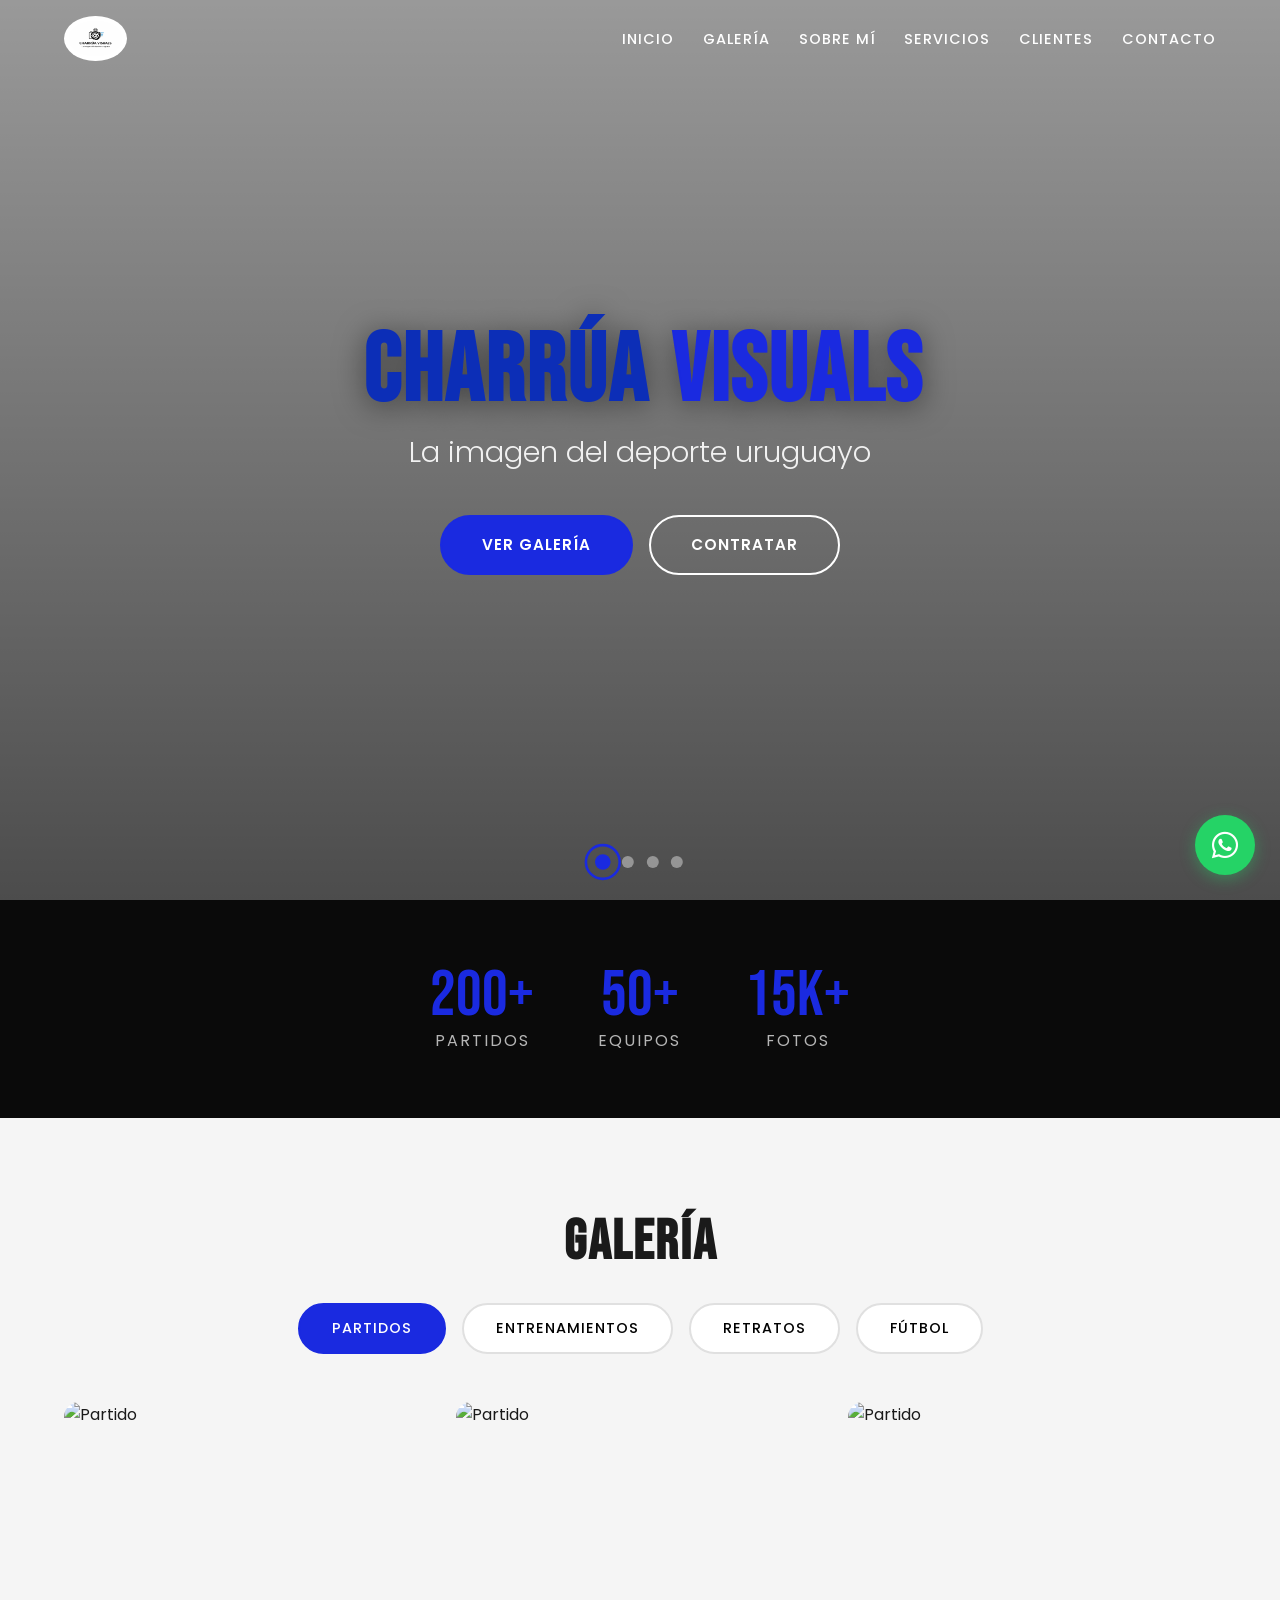
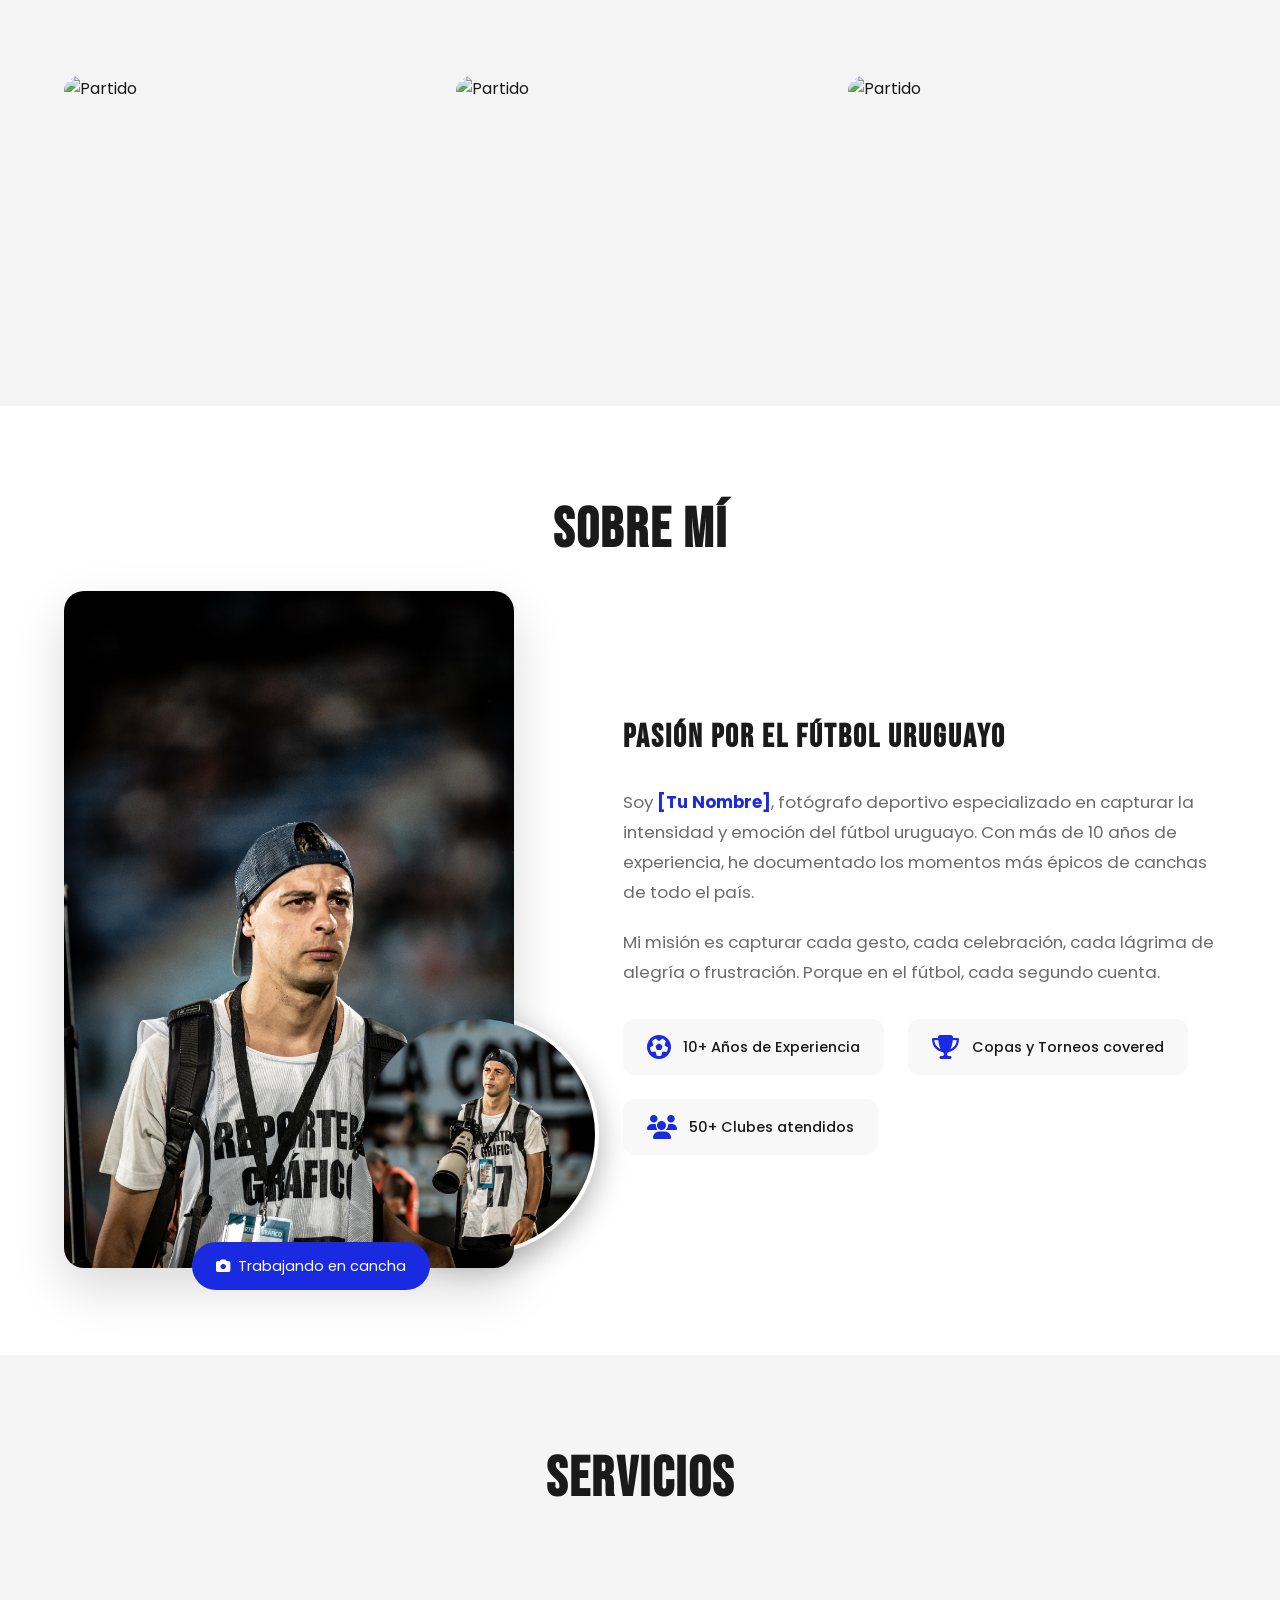
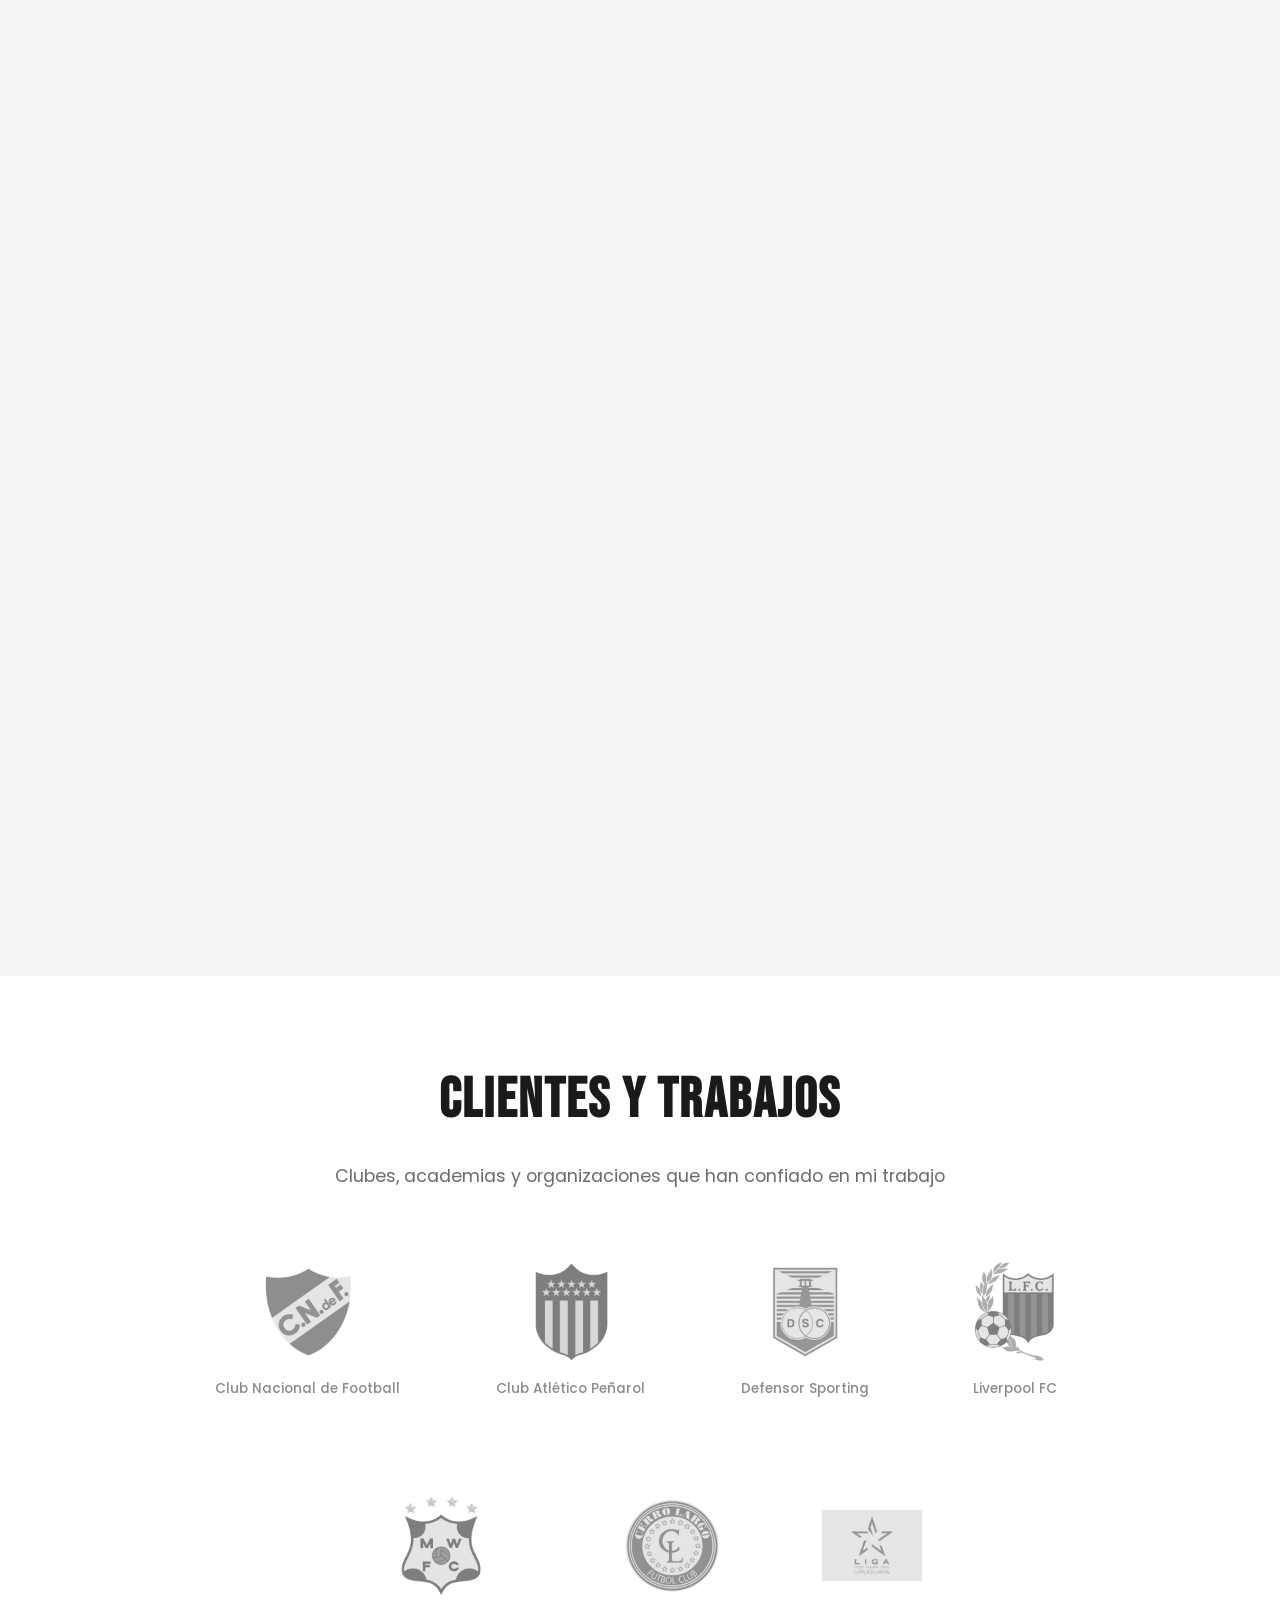
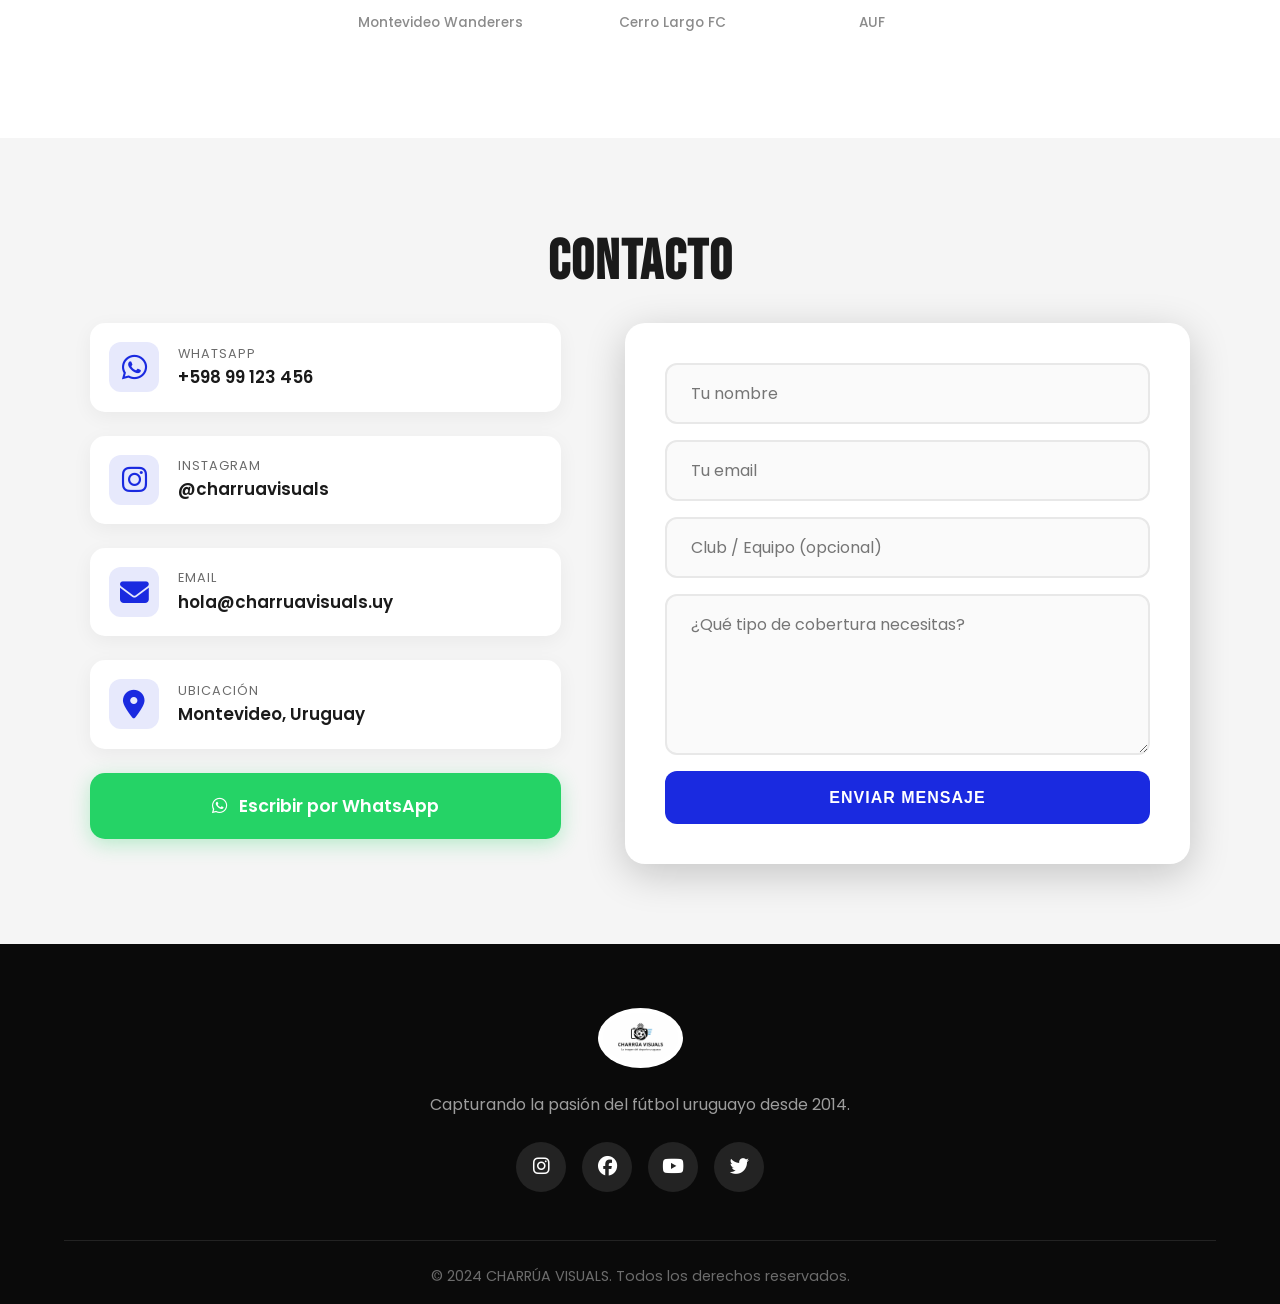
==== index.html @ 2d2169cc "verssiion 2 responsive" ====
<!DOCTYPE html>
<html lang="es">
<head>
    <meta charset="UTF-8">
    <meta name="viewport" content="width=device-width, initial-scale=1.0">
    <title>CHARRÚA VISUALS - Fotografía Deportiva</title>
    <link rel="stylesheet" href="styles.css">
    <link rel="preconnect" href="https://fonts.googleapis.com">
    <link rel="preconnect" href="https://fonts.gstatic.com" crossorigin>
    <link href="https://fonts.googleapis.com/css2?family=Bebas+Neue&family=Montserrat:wght@300;400;500;600;700&family=Poppins:wght@300;400;500;600&display=swap" rel="stylesheet">
    <link rel="stylesheet" href="https://cdnjs.cloudflare.com/ajax/libs/font-awesome/6.4.0/css/all.min.css">
</head>
<body>
    <!-- WhatsApp Flotante -->
    <a href="https://wa.me/59899123456" class="whatsapp-float" target="_blank" aria-label="WhatsApp">
        <i class="fab fa-whatsapp"></i>
    </a>

    <!-- Navigation -->
    <nav class="navbar">
        <div class="logo">
            <img src="logo.jpeg" alt="CHARRÚA VISUALS" class="logo-img">
        </div>
        <ul class="nav-links">
            <li><a href="#inicio">Inicio</a></li>
            <li><a href="#galeria">Galería</a></li>
            <li><a href="#sobre-mi">Sobre Mí</a></li>
            <li><a href="#servicios">Servicios</a></li>
            <li><a href="#clientes">Clientes</a></li>
            <li><a href="#contacto">Contacto</a></li>
        </ul>
        <div class="menu-toggle" id="mobile-menu">
            <span></span>
            <span></span>
            <span></span>
        </div>
    </nav>

    <!-- Hero Section con Slider -->
    <section id="inicio" class="hero">
        <div class="hero-slider">
            <div class="slide active" style="background-image: url('IMG_2617.JPG.jpeg');"></div>
            <div class="slide" style="background-image: url('IMG_2613.JPG.jpeg');"></div>
            <div class="slide" style="background-image: url('IMG_2611.JPG.jpeg');"></div>
            <div class="slide" style="background-image: url('IMG_2622.JPG.jpeg');"></div>
        </div>
        <div class="hero-overlay"></div>
        <div class="hero-content">
            <h1><span class="highlight">CHARRÚA</span> VISUALS</h1>
            <p class="hero-tagline">La imagen del deporte uruguayo</p>
            <div class="hero-buttons">
                <a href="#galeria" class="cta-button primary">Ver Galería</a>
                <a href="#contacto" class="cta-button secondary">Contratar</a>
            </div>
        </div>
        <div class="slider-controls">
            <button class="slider-dot active" data-slide="0"></button>
            <button class="slider-dot" data-slide="1"></button>
            <button class="slider-dot" data-slide="2"></button>
            <button class="slider-dot" data-slide="3"></button>
        </div>
    </section>

    <!-- Stats Section -->
    <section class="stats">
        <div class="stat-item">
            <span class="stat-number">200+</span>
            <span class="stat-label">Partidos</span>
        </div>
        <div class="stat-item">
            <span class="stat-number">50+</span>
            <span class="stat-label">Equipos</span>
        </div>
        <div class="stat-item">
            <span class="stat-number">15K+</span>
            <span class="stat-label">Fotos</span>
        </div>
    </section>

    <!-- Galería Section -->
    <section id="galeria" class="galeria">
        <h2 class="section-title">Galería</h2>
        
        <!-- Tabs de categorías -->
        <div class="gallery-tabs">
            <button class="tab-btn active" data-category="partidos">Partidos</button>
            <button class="tab-btn" data-category="entrenamientos">Entrenamientos</button>
            <button class="tab-btn" data-category="retratos">Retratos</button>
            <button class="tab-btn" data-category="futbol">Fútbol</button>
        </div>

        <!-- Galería Partidos -->
        <div class="gallery-content active" id="partidos">
            <div class="gallery-grid">
                <div class="gallery-item" data-index="0" data-category="partidos">
                    <img src="IMG_2625.JPG.jpeg" alt="Partido">
                    <div class="gallery-watermark">© CHARRÚA VISUALS</div>
                </div>
                <div class="gallery-item" data-index="1" data-category="partidos">
                    <img src="IMG_2624.JPG.jpeg" alt="Partido">
                    <div class="gallery-watermark">© CHARRÚA VISUALS</div>
                </div>
                <div class="gallery-item" data-index="2" data-category="partidos">
                    <img src="IMG_2623.JPG.jpeg" alt="Partido">
                    <div class="gallery-watermark">© CHARRÚA VISUALS</div>
                </div>
                <div class="gallery-item" data-index="3" data-category="partidos">
                    <img src="IMG_2622.JPG.jpeg" alt="Partido">
                    <div class="gallery-watermark">© CHARRÚA VISUALS</div>
                </div>
                <div class="gallery-item" data-index="4" data-category="partidos">
                    <img src="IMG_2621.JPG.jpeg" alt="Partido">
                    <div class="gallery-watermark">© CHARRÚA VISUALS</div>
                </div>
                <div class="gallery-item" data-index="5" data-category="partidos">
                    <img src="IMG_2620.JPG.jpeg" alt="Partido">
                    <div class="gallery-watermark">© CHARRÚA VISUALS</div>
                </div>
            </div>
        </div>

        <!-- Galería Entrenamientos -->
        <div class="gallery-content" id="entrenamientos">
            <div class="gallery-grid">
                <div class="gallery-item" data-index="0" data-category="entrenamientos">
                    <img src="IMG_2619.JPG.jpeg" alt="Entrenamiento">
                    <div class="gallery-watermark">© CHARRÚA VISUALS</div>
                </div>
                <div class="gallery-item" data-index="1" data-category="entrenamientos">
                    <img src="IMG_2618.JPG.jpeg" alt="Entrenamiento">
                    <div class="gallery-watermark">© CHARRÚA VISUALS</div>
                </div>
                <div class="gallery-item" data-index="2" data-category="entrenamientos">
                    <img src="IMG_2617.JPG.jpeg" alt="Entrenamiento">
                    <div class="gallery-watermark">© CHARRÚA VISUALS</div>
                </div>
                <div class="gallery-item" data-index="3" data-category="entrenamientos">
                    <img src="IMG_2616.JPG.jpeg" alt="Entrenamiento">
                    <div class="gallery-watermark">© CHARRÚA VISUALS</div>
                </div>
            </div>
        </div>

        <!-- Galería Retratos -->
        <div class="gallery-content" id="retratos">
            <div class="gallery-grid">
                <div class="gallery-item" data-index="0" data-category="retratos">
                    <img src="yo.jpeg" alt="Retrato">
                    <div class="gallery-watermark">© CHARRÚA VISUALS</div>
                </div>
                <div class="gallery-item" data-index="1" data-category="retratos">
                    <img src="yo1.jpeg" alt="Retrato">
                    <div class="gallery-watermark">© CHARRÚA VISUALS</div>
                </div>
                <div class="gallery-item" data-index="2" data-category="retratos">
                    <img src="yo2.jpeg" alt="Retrato">
                    <div class="gallery-watermark">© CHARRÚA VISUALS</div>
                </div>
            </div>
        </div>

        <!-- Galería Fútbol General -->
        <div class="gallery-content" id="futbol">
            <div class="gallery-grid">
                <div class="gallery-item" data-index="0" data-category="futbol">
                    <img src="IMG_2615.JPG.jpeg" alt="Fútbol">
                    <div class="gallery-watermark">© CHARRÚA VISUALS</div>
                </div>
                <div class="gallery-item" data-index="1" data-category="futbol">
                    <img src="IMG_2614.JPG.jpeg" alt="Fútbol">
                    <div class="gallery-watermark">© CHARRÚA VISUALS</div>
                </div>
                <div class="gallery-item" data-index="2" data-category="futbol">
                    <img src="IMG_2613.JPG.jpeg" alt="Fútbol">
                    <div class="gallery-watermark">© CHARRÚA VISUALS</div>
                </div>
                <div class="gallery-item" data-index="3" data-category="futbol">
                    <img src="IMG_2612.JPG.jpeg" alt="Fútbol">
                    <div class="gallery-watermark">© CHARRÚA VISUALS</div>
                </div>
            </div>
        </div>
    </section>

    <!-- Lightbox -->
    <div class="lightbox" id="lightbox">
        <button class="lightbox-close" id="lightbox-close-btn">&times;</button>
        <button class="lightbox-prev" id="lightbox-prev-btn">&#10094;</button>
        <div class="lightbox-image-container">
            <img src="" alt="Foto ampliada" id="lightbox-img">
            <div class="lightbox-watermark">© CHARRÚA VISUALS</div>
        </div>
        <button class="lightbox-next" id="lightbox-next-btn">&#10095;</button>
    </div>

    <!-- Sobre Mí Section -->
    <section id="sobre-mi" class="sobre-mi">
        <h2 class="section-title">Sobre Mí</h2>
        <div class="sobre-mi-container">
            <div class="sobre-mi-foto">
                <img src="yo.jpeg" alt="Fotógrafo deportivo">
                <img src="yo1.jpeg" alt="Fotógrafo trabajando" class="foto-secundaria">
                <div class="foto-trabajo">
                    <i class="fas fa-camera"></i>
                    <span>Trabajando en cancha</span>
                </div>
            </div>
            <div class="sobre-mi-texto">
                <h3>Pasión por el Fútbol Uruguayo</h3>
                <p>Soy <strong>[Tu Nombre]</strong>, fotógrafo deportivo especializado en capturar la intensidad y emoción del fútbol uruguayo. Con más de 10 años de experiencia, he documentado los momentos más épicos de canchas de todo el país.</p>
                <p>Mi misión es capturar cada gesto, cada celebración, cada lágrima de alegría o frustración. Porque en el fútbol, cada segundo cuenta.</p>
                
                <div class="experiencia-items">
                    <div class="experiencia-item">
                        <i class="fas fa-futbol"></i>
                        <span>10+ Años de Experiencia</span>
                    </div>
                    <div class="experiencia-item">
                        <i class="fas fa-trophy"></i>
                        <span>Copas y Torneos covered</span>
                    </div>
                    <div class="experiencia-item">
                        <i class="fas fa-users"></i>
                        <span>50+ Clubes atendidos</span>
                    </div>
                </div>
            </div>
        </div>
    </section>

    <!-- Servicios Section -->
    <section id="servicios" class="servicios">
        <h2 class="section-title">Servicios</h2>
        <div class="servicios-grid">
            <div class="servicio-card">
                <div class="servicio-img">
                    <img src="IMG_2625.JPG.jpeg" alt="Partidos">
                </div>
                <div class="servicio-content">
                    <i class="fas fa-futbol"></i>
                    <h3>Fotografía de Partidos</h3>
                    <p>Cobertura completa de partidos con alta velocidad de obturación. Capturamos la acción, los goles y las celebraciones.</p>
                </div>
            </div>
            <div class="servicio-card">
                <div class="servicio-img">
                    <img src="yo.jpeg" alt="Sesiones">
                </div>
                <div class="servicio-content">
                    <i class="fas fa-user"></i>
                    <h3>Sesiones para Jugadores</h3>
                    <p>Fotos profesionales para redes sociales, book de jugador, perfiles de representantes y material de marketing.</p>
                </div>
            </div>
            <div class="servicio-card">
                <div class="servicio-img">
                    <img src="IMG_2620.JPG.jpeg" alt="Clubes">
                </div>
                <div class="servicio-content">
                    <i class="fas fa-newspaper"></i>
                    <h3>Contenido para Clubes</h3>
                    <p>Material para prensa, redes sociales, webs oficiales y campañas de los clubes. Diferentes formatos y paquetes.</p>
                </div>
            </div>
            <div class="servicio-card">
                <div class="servicio-img">
                    <img src="IMG_2618.JPG.jpeg" alt="Eventos">
                </div>
                <div class="servicio-content">
                    <i class="fas fa-calendar-alt"></i>
                    <h3>Eventos Deportivos</h3>
                    <p>Cobertura de torneos juveniles, academias, ligas amateur y eventos especiales. Packages adaptados.</p>
                </div>
            </div>
        </div>
    </section>

    <!-- Clientes Section -->
    <section id="clientes" class="clientes">
        <h2 class="section-title">Clientes y Trabajos</h2>
        <p class="clientes-subtitle">Clubes, academias y organizaciones que han confiado en mi trabajo</p>
        <div class="clientes-grid">
            <div class="cliente-item">
                <img src="nacional.png" alt="Nacional">
                <span>Club Nacional de Football</span>
            </div>
            <div class="cliente-item">
                <img src="peñarol.png" alt="Peñarol">
                <span>Club Atlético Peñarol</span>
            </div>
            <div class="cliente-item">
                <img src="defensor.png" alt="Defensor">
                <span>Defensor Sporting</span>
            </div>
            <div class="cliente-item">
                <img src="liverpool.png" alt="Liverpool">
                <span>Liverpool FC</span>
            </div>
            <div class="cliente-item">
                <img src="wanders.png" alt="Wanders">
                <span>Montevideo Wanderers</span>
            </div>
            <div class="cliente-item">
                <img src="cerrolargo.png" alt="Cerro Largo">
                <span>Cerro Largo FC</span>
            </div>
            <div class="cliente-item">
                <img src="auf.png" alt="AUF">
                <span>AUF</span>
            </div>
        </div>
    </section>

    <!-- Contacto Section -->
    <section id="contacto" class="contacto">
        <h2 class="section-title">Contacto</h2>
        <div class="contacto-container">
            <div class="contacto-info">
                <div class="contacto-item">
                    <i class="fab fa-whatsapp"></i>
                    <div>
                        <p class="contacto-label">WhatsApp</p>
                        <p>+598 99 123 456</p>
                    </div>
                </div>
                <div class="contacto-item">
                    <i class="fab fa-instagram"></i>
                    <div>
                        <p class="contacto-label">Instagram</p>
                        <p>@charruavisuals</p>
                    </div>
                </div>
                <div class="contacto-item">
                    <i class="fas fa-envelope"></i>
                    <div>
                        <p class="contacto-label">Email</p>
                        <p>hola@charruavisuals.uy</p>
                    </div>
                </div>
                <div class="contacto-item">
                    <i class="fas fa-map-marker-alt"></i>
                    <div>
                        <p class="contacto-label">Ubicación</p>
                        <p>Montevideo, Uruguay</p>
                    </div>
                </div>
                <a href="https://wa.me/59899123456" class="cta-button-whatsapp">
                    <i class="fab fa-whatsapp"></i> Escribir por WhatsApp
                </a>
            </div>
            <form class="contacto-form">
                <input type="text" name="nombre" id="nombre" placeholder="Tu nombre" required>
                <input type="email" name="email" id="email" placeholder="Tu email" required>
                <input type="text" name="club" id="club" placeholder="Club / Equipo (opcional)">
                <textarea name="mensaje" id="mensaje" placeholder="¿Qué tipo de cobertura necesitas?" rows="5" required></textarea>
                <button type="submit" class="submit-button">Enviar Mensaje</button>
            </form>
        </div>
    </section>

    <!-- Footer -->
    <footer class="footer">
        <div class="footer-content">
            <div class="footer-logo">
                <img src="logo.jpeg" alt="CHARRÚA VISUALS" class="logo-img">
            </div>
            <p>Capturando la pasión del fútbol uruguayo desde 2014.</p>
            <div class="social-links">
                <a href="#"><i class="fab fa-instagram"></i></a>
                <a href="#"><i class="fab fa-facebook"></i></a>
                <a href="#"><i class="fab fa-youtube"></i></a>
                <a href="#"><i class="fab fa-twitter"></i></a>
            </div>
        </div>
        <div class="footer-bottom">
            <p>&copy; 2024 CHARRÚA VISUALS. Todos los derechos reservados.</p>
        </div>
    </footer>

    <script>
        // Deshabilitar clic derecho en imágenes
        document.addEventListener('contextmenu', function(e) {
            if (e.target.tagName === 'IMG') {
                e.preventDefault();
                return false;
            }
        }, false);

        // Prevenir drag and drop de imágenes
        document.addEventListener('dragstart', function(e) {
            if (e.target.tagName === 'IMG') {
                e.preventDefault();
                return false;
            }
        }, false);

        // Deshabilitar menú contextual en lightbox
        const lightboxImg = document.getElementById('lightbox-img');
        if (lightboxImg) {
            lightboxImg.addEventListener('contextmenu', function(e) {
                e.preventDefault();
                return false;
            });
            lightboxImg.addEventListener('dragstart', function(e) {
                e.preventDefault();
                return false;
            });
        }
        // Mobile Menu Toggle
        const mobileMenu = document.getElementById('mobile-menu');
        const navLinks = document.querySelector('.nav-links');

        mobileMenu.addEventListener('click', () => {
            navLinks.classList.toggle('active');
            mobileMenu.classList.toggle('active');
        });

        // Close menu when clicking a link
        document.querySelectorAll('.nav-links a').forEach(link => {
            link.addEventListener('click', () => {
                navLinks.classList.remove('active');
                mobileMenu.classList.remove('active');
            });
        });

        // Smooth scroll for anchor links
        document.querySelectorAll('a[href^="#"]').forEach(anchor => {
            anchor.addEventListener('click', function(e) {
                e.preventDefault();
                const target = document.querySelector(this.getAttribute('href'));
                if (target) {
                    target.scrollIntoView({
                        behavior: 'smooth',
                        block: 'start'
                    });
                }
            });
        });

        // Navbar background on scroll
        const navbar = document.querySelector('.navbar');
        window.addEventListener('scroll', () => {
            if (window.scrollY > 50) {
                navbar.classList.add('scrolled');
            } else {
                navbar.classList.remove('scrolled');
            }
        });

        // Hero Slider
        let currentSlide = 0;
        const slides = document.querySelectorAll('.slide');
        const dots = document.querySelectorAll('.slider-dot');

        function showSlide(n) {
            slides.forEach(slide => slide.classList.remove('active'));
            dots.forEach(dot => dot.classList.remove('active'));
            
            currentSlide = (n + slides.length) % slides.length;
            slides[currentSlide].classList.add('active');
            dots[currentSlide].classList.add('active');
        }

        // Define nextSlide before using it in setInterval
        function nextSlide() {
            showSlide(currentSlide + 1);
        }

        // Manual slide control
        dots.forEach((dot, index) => {
            dot.addEventListener('click', () => showSlide(index));
        });

        // Auto-advance slider every 5 seconds
        // Using setInterval with function reference (CSP compliant)
        let sliderInterval;
        function startSliderInterval() {
            sliderInterval = setInterval(nextSlide, 5000);
        }
        function stopSliderInterval() {
            clearInterval(sliderInterval);
        }
        startSliderInterval();

        // Gallery Tabs
        const tabBtns = document.querySelectorAll('.tab-btn');
        const galleryContents = document.querySelectorAll('.gallery-content');

        tabBtns.forEach(btn => {
            btn.addEventListener('click', () => {
                tabBtns.forEach(b => b.classList.remove('active'));
                galleryContents.forEach(g => g.classList.remove('active'));
                
                btn.classList.add('active');
                const category = btn.dataset.category;
                document.getElementById(category).classList.add('active');
            });
        });

        // Gallery - Event delegation for lightbox (CSP compliant)
        document.querySelectorAll('.gallery-content').forEach(galleryContent => {
            galleryContent.addEventListener('click', (e) => {
                const galleryItem = e.target.closest('.gallery-item');
                if (galleryItem) {
                    const index = parseInt(galleryItem.dataset.index, 10);
                    const category = galleryItem.dataset.category;
                    openLightbox(index, category);
                }
            });
        });

        // Lightbox button event listeners (CSP compliant)
        document.getElementById('lightbox-close-btn').addEventListener('click', closeLightbox);
        document.getElementById('lightbox-prev-btn').addEventListener('click', () => changeSlide(-1));
        document.getElementById('lightbox-next-btn').addEventListener('click', () => changeSlide(1));
        let lightboxIndex = 0;
        let lightboxCategory = 'partidos';

        function openLightbox(index, category) {
            lightboxIndex = index;
            lightboxCategory = category;
            const images = document.querySelectorAll(`#${category} .gallery-item img`);
            const lightbox = document.getElementById('lightbox');
            const lightboxImg = document.getElementById('lightbox-img');
            
            lightboxImg.src = images[index].src;
            lightbox.classList.add('active');
            document.body.style.overflow = 'hidden';
        }

        function closeLightbox() {
            document.getElementById('lightbox').classList.remove('active');
            document.body.style.overflow = 'auto';
        }

        function changeSlide(direction) {
            const images = document.querySelectorAll(`#${lightboxCategory} .gallery-item img`);
            lightboxIndex = (lightboxIndex + direction + images.length) % images.length;
            document.getElementById('lightbox-img').src = images[lightboxIndex].src;
        }

        // Close lightbox on escape key
        document.addEventListener('keydown', (e) => {
            if (e.key === 'Escape') closeLightbox();
            if (e.key === 'ArrowLeft') changeSlide(-1);
            if (e.key === 'ArrowRight') changeSlide(1);
        });

        // Intersection Observer for animations with stagger effect
        const observerOptions = {
            threshold: 0.1,
            rootMargin: '0px 0px -50px 0px'
        };

        const observer = new IntersectionObserver((entries) => {
            entries.forEach(entry => {
                if (entry.isIntersecting) {
                    // Add stagger effect based on parent container
                    const parent = entry.target.closest('.gallery-grid, .servicios-grid, .clientes-grid, .sobre-mi-container');
                    if (parent) {
                        const siblings = parent.querySelectorAll('.gallery-item, .servicio-card, .cliente-item');
                        siblings.forEach((sibling, index) => {
                            const delay = index * 0.1;
                            sibling.style.transitionDelay = `${delay}s`;
                        });
                    }
                    entry.target.classList.add('visible');
                }
            });
        }, observerOptions);

        document.querySelectorAll('.servicio-card, .gallery-item, .cliente-item, .sobre-mi-container').forEach(card => {
            observer.observe(card);
        });

        // Add entrance animations for stats
        const statItems = document.querySelectorAll('.stat-item');
        statItems.forEach((item, index) => {
            item.style.opacity = '0';
            item.style.transform = 'translateY(20px)';
            item.style.transition = 'all 0.6s cubic-bezier(0.4, 0, 0.2, 1)';
            item.style.transitionDelay = `${index * 0.15}s`;
        });

        const statsObserver = new IntersectionObserver((entries) => {
            entries.forEach(entry => {
                if (entry.isIntersecting) {
                    statItems.forEach((item, index) => {
                        setTimeout(() => {
                            item.style.opacity = '1';
                            item.style.transform = 'translateY(0)';
                        }, index * 150);
                    });
                    statsObserver.unobserve(entry.target);
                }
            });
        }, { threshold: 0.5 });

        statsObserver.observe(document.querySelector('.stats'));
    </script>
</body>
</html>
---- styles.css ----
/* Reset y Variables */
:root {
    --primary-color: #0a0a0a;
    --secondary-color: #1a1a1a;
    --accent-color: #1a2ae0;
    --accent-hover: #5FB6DB;
    --text-light: #ffffff;
    --text-dark: #1a1a1a;
    --text-gray: #6b6b6b;
    --gradient-dark: linear-gradient(135deg, #0a0a0a 0%, #1a1a1a 100%);
    --card-shadow: 0 10px 40px rgba(0, 0, 0, 0.2);
    /* Transiciones modernas con cubic-bezier */
    --transition-fast: all 0.2s cubic-bezier(0.4, 0, 0.2, 1);
    --transition: all 0.3s cubic-bezier(0.4, 0, 0.2, 1);
    --transition-slow: all 0.5s cubic-bezier(0.4, 0, 0.2, 1);
    --transition-bounce: all 0.4s cubic-bezier(0.34, 1.56, 0.64, 1);
}

* {
    margin: 0;
    padding: 0;
    box-sizing: border-box;
}

html {
    scroll-behavior: smooth;
}

body {
    font-family: 'Poppins', sans-serif;
    line-height: 1.6;
    color: var(--text-dark);
    overflow-x: hidden;
}

h1, h2, h3 {
    font-family: 'Bebas Neue', sans-serif;
    letter-spacing: 2px;
}

/* WhatsApp Float Button */
.whatsapp-float {
    position: fixed;
    bottom: 25px;
    right: 25px;
    width: 60px;
    height: 60px;
    background: #25d366;
    border-radius: 50%;
    display: flex;
    align-items: center;
    justify-content: center;
    color: white;
    font-size: 30px;
    z-index: 1000;
    box-shadow: 0 4px 15px rgba(37, 211, 102, 0.4);
    transition: var(--transition);
    text-decoration: none;
}

.whatsapp-float:hover {
    transform: scale(1.1) translateY(-3px);
    box-shadow: 0 6px 20px rgba(37, 211, 102, 0.6);
}

/* Navigation */
.navbar {
    position: fixed;
    top: 0;
    left: 0;
    right: 0;
    display: flex;
    justify-content: space-between;
    align-items: center;
    padding: 1rem 5%;
    background: transparent;
    z-index: 1000;
    transition: var(--transition);
}

.navbar.scrolled {
    background: rgba(10, 10, 10, 0.95);
    backdrop-filter: blur(15px);
    box-shadow: 0 2px 30px rgba(0, 0, 0, 0.3);
}

.logo {
    display: flex;
    align-items: center;
    gap: 0.5rem;
}

.logo-img {
    height: 45px;
    width: auto;
    object-fit: contain;
    border-radius: 50%;
    background: white;
    padding: 5px;
    transition: var(--transition-bounce);
}

.navbar.scrolled .logo-img {
    height: 40px;
    transform: scale(0.95);
}

.logo-img:hover {
    transform: scale(1.1) rotate(5deg);
}

.logo-icon {
    font-size: 1.6rem;
}

.logo span {
    font-family: 'Bebas Neue', sans-serif;
    font-size: 1.5rem;
    color: var(--text-light);
    letter-spacing: 2px;
}

.nav-links {
    display: flex;
    list-style: none;
    gap: 1.8rem;
}

.nav-links a {
    color: var(--text-light);
    text-decoration: none;
    font-weight: 500;
    font-size: 0.9rem;
    position: relative;
    transition: var(--transition);
    text-transform: uppercase;
    letter-spacing: 1px;
    padding: 8px 0;
}

.nav-links a::before {
    content: '';
    position: absolute;
    bottom: 0;
    left: 50%;
    width: 0;
    height: 2px;
    background: linear-gradient(90deg, var(--accent-color), var(--accent-hover));
    transition: var(--transition-bounce);
    transform: translateX(-50%);
    border-radius: 2px;
}

.nav-links a::after {
    content: '';
    position: absolute;
    bottom: -5px;
    left: 0;
    width: 0;
    height: 2px;
    background: var(--accent-color);
    transition: var(--transition);
}

.nav-links a:hover::before {
    width: 100%;
}

.nav-links a:hover {
    color: var(--accent-hover);
    text-shadow: 0 0 20px rgba(95, 182, 219, 0.5);
}

/* Mobile Menu Toggle */
.menu-toggle {
    display: none;
    flex-direction: column;
    gap: 5px;
    cursor: pointer;
    z-index: 1001;
}

.menu-toggle span {
    width: 26px;
    height: 2.5px;
    background: var(--text-light);
    transition: var(--transition);
    border-radius: 2px;
}

.menu-toggle.active span:nth-child(1) {
    transform: rotate(45deg) translate(5px, 5px);
}

.menu-toggle.active span:nth-child(2) {
    opacity: 0;
}

.menu-toggle.active span:nth-child(3) {
    transform: rotate(-45deg) translate(5px, -5px);
}

/* Hero Section con Slider */
.hero {
    height: 100vh;
    position: relative;
    display: flex;
    align-items: center;
    justify-content: center;
    overflow: hidden;
}

.hero-slider {
    position: absolute;
    top: 0;
    left: 0;
    width: 100%;
    height: 100%;
}

.slide {
    position: absolute;
    top: 0;
    left: 0;
    width: 100%;
    height: 100%;
    background-size: cover;
    background-position: center 30%;
    opacity: 0;
    transition: opacity 1s ease;
}

.slide.active {
    opacity: 1;
}

.hero-overlay {
    position: absolute;
    top: 0;
    left: 0;
    width: 100%;
    height: 100%;
    background: linear-gradient(180deg, rgba(0,0,0,0.4) 0%, rgba(0,0,0,0.7) 100%);
}

.hero-content {
    position: relative;
    z-index: 10;
    text-align: center;
    padding: 0 5%;
}

.hero-content h1 {
    font-size: clamp(3rem, 10vw, 6rem);
    color: var(--accent-color);
    line-height: 1;
    margin-bottom: 0.5rem;
    text-shadow: 0 4px 30px rgba(0, 0, 0, 0.5);
    animation: fadeInUp 1s cubic-bezier(0.4, 0, 0.2, 1) forwards;
    opacity: 0;
}

.hero-content h1 .highlight {
    color: #0c2eb7;
    padding: 0 5px;
    border-radius: 5px;
    display: inline-block;
    animation: fadeInUp 1s cubic-bezier(0.4, 0, 0.2, 1) 0.3s forwards;
    opacity: 0;
}

.hero-tagline {
    font-size: clamp(1.2rem, 3vw, 1.8rem);
    color: rgba(255, 255, 255, 0.9);
    margin-bottom: 2.5rem;
    font-weight: 300;
    animation: fadeInUp 1s cubic-bezier(0.4, 0, 0.2, 1) 0.5s forwards;
    opacity: 0;
}

@keyframes fadeInUp {
    from {
        opacity: 0;
        transform: translateY(40px);
    }
    to {
        opacity: 1;
        transform: translateY(0);
    }
}

@keyframes fadeInLeft {
    from {
        opacity: 0;
        transform: translateX(-40px);
    }
    to {
        opacity: 1;
        transform: translateX(0);
    }
}

@keyframes fadeInRight {
    from {
        opacity: 0;
        transform: translateX(40px);
    }
    to {
        opacity: 1;
        transform: translateX(0);
    }
}

@keyframes scaleIn {
    from {
        opacity: 0;
        transform: scale(0.8);
    }
    to {
        opacity: 1;
        transform: scale(1);
    }
}

@keyframes shimmer {
    0% {
        background-position: -200% 0;
    }
    100% {
        background-position: 200% 0;
    }
}

@keyframes pulse {
    0%, 100% {
        transform: scale(1);
    }
    50% {
        transform: scale(1.05);
    }
}

@keyframes float {
    0%, 100% {
        transform: translateY(0);
    }
    50% {
        transform: translateY(-10px);
    }
}

.hero-buttons {
    display: flex;
    gap: 1rem;
    justify-content: center;
    flex-wrap: wrap;
    animation: fadeInUp 1s cubic-bezier(0.4, 0, 0.2, 1) 0.7s forwards;
    opacity: 0;
}

.cta-button {
    display: inline-block;
    padding: 1rem 2.5rem;
    text-decoration: none;
    border-radius: 50px;
    font-weight: 600;
    font-size: 0.95rem;
    text-transform: uppercase;
    letter-spacing: 1px;
    transition: var(--transition);
}

.cta-button.primary {
    background: var(--accent-color);
    color: var(--text-light);
    border: 2px solid var(--accent-color);
    position: relative;
    overflow: hidden;
    z-index: 1;
}

.cta-button.primary::before {
    content: '';
    position: absolute;
    top: 0;
    left: -100%;
    width: 100%;
    height: 100%;
    background: linear-gradient(90deg, transparent, rgba(255,255,255,0.2), transparent);
    transition: var(--transition-slow);
    z-index: -1;
}

.cta-button.primary:hover::before {
    left: 100%;
}

.cta-button.primary:hover {
    background: transparent;
    transform: translateY(-3px);
    box-shadow: 0 10px 30px rgba(26, 42, 224, 0.4);
}

.cta-button.secondary {
    background: transparent;
    color: var(--text-light);
    border: 2px solid var(--text-light);
    position: relative;
    overflow: hidden;
    z-index: 1;
}

.cta-button.secondary::before {
    content: '';
    position: absolute;
    top: 0;
    left: 0;
    width: 100%;
    height: 100%;
    background: var(--text-light);
    transform: scaleX(0);
    transform-origin: left;
    transition: var(--transition-bounce);
    z-index: -1;
}

.cta-button.secondary:hover::before {
    transform: scaleX(1);
}

.cta-button.secondary:hover {
    background: var(--text-light);
    color: var(--text-dark);
    transform: translateY(-3px);
}

.slider-controls {
    position: absolute;
    bottom: 2rem;
    left: 50%;
    transform: translateX(-50%);
    display: flex;
    gap: 0.8rem;
    z-index: 10;
}

.slider-dot {
    width: 12px;
    height: 12px;
    border-radius: 50%;
    background: rgba(255, 255, 255, 0.4);
    border: none;
    cursor: pointer;
    transition: var(--transition-bounce);
    position: relative;
}

.slider-dot::before {
    content: '';
    position: absolute;
    top: 50%;
    left: 50%;
    width: 24px;
    height: 24px;
    border: 2px solid var(--accent-color);
    border-radius: 50%;
    transform: translate(-50%, -50%) scale(0);
    transition: var(--transition-bounce);
}

.slider-dot.active,
.slider-dot:hover {
    background: var(--accent-color);
    transform: scale(1.3);
}

.slider-dot.active::before,
.slider-dot:hover::before {
    transform: translate(-50%, -50%) scale(1);
}

/* Stats Section */
.stats {
    display: flex;
    justify-content: center;
    padding: 4rem 5%;
    background: var(--primary-color);
    flex-wrap: wrap;
    gap: 4rem;
}

.stat-item {
    text-align: center;
    color: var(--text-light);
}

.stat-number {
    display: block;
    font-family: 'Bebas Neue', sans-serif;
    font-size: 4rem;
    color: var(--accent-color);
    line-height: 1;
}

.stat-label {
    font-size: 1rem;
    opacity: 0.7;
    text-transform: uppercase;
    letter-spacing: 2px;
}

/* Section Titles */
.section-title {
    text-align: center;
    font-size: clamp(2.5rem, 5vw, 3.5rem);
    color: var(--text-dark);
    margin-bottom: 1rem;
    position: relative;
    display: inline-block;
    left: 50%;
    transform: translateX(-50%);
}

.section-title::before {
    content: '';
    position: absolute;
    bottom: -10px;
    left: 50%;
    width: 0;
    height: 4px;
    background: linear-gradient(90deg, var(--accent-color), var(--accent-hover));
    transition: var(--transition-bounce);
    transform: translateX(-50%);
    border-radius: 2px;
}

.section-title.animate::before {
    width: 80px;
}

/* Galería Section */
.galeria {
    padding: 5rem 5%;
    background: #f5f5f5;
}

.gallery-tabs {
    display: flex;
    justify-content: center;
    gap: 1rem;
    margin-bottom: 3rem;
    flex-wrap: wrap;
}

.tab-btn {
    padding: 0.8rem 2rem;
    background: white;
    border: 2px solid #e0e0e0;
    border-radius: 50px;
    font-family: 'Poppins', sans-serif;
    font-size: 0.9rem;
    font-weight: 500;
    cursor: pointer;
    transition: var(--transition);
    text-transform: uppercase;
    letter-spacing: 1px;
    position: relative;
    overflow: hidden;
}

.tab-btn::before {
    content: '';
    position: absolute;
    top: 0;
    left: 0;
    width: 100%;
    height: 100%;
    background: var(--accent-color);
    transform: translateY(100%);
    transition: var(--transition-bounce);
    z-index: -1;
}

.tab-btn:hover {
    border-color: var(--accent-color);
    color: var(--accent-color);
    transform: translateY(-2px);
    box-shadow: 0 5px 20px rgba(26, 42, 224, 0.2);
}

.tab-btn.active {
    background: var(--accent-color);
    border-color: var(--accent-color);
    color: white;
}

.tab-btn.active::before {
    transform: translateY(0);
}

.gallery-content {
    display: none;
    animation: fadeIn 0.5s ease;
}

.gallery-content.active {
    display: block;
}

@keyframes fadeIn {
    from { opacity: 0; }
    to { opacity: 1; }
}

.gallery-grid {
    display: grid;
    grid-template-columns: repeat(auto-fill, minmax(280px, 1fr));
    gap: 1.5rem;
    max-width: 1400px;
    margin: 0 auto;
}

.gallery-item {
    position: relative;
    height: 250px;
    border-radius: 15px;
    overflow: hidden;
    cursor: pointer;
    transition: var(--transition);
    opacity: 0;
    transform: translateY(30px);
}

.gallery-item.visible {
    opacity: 1;
    transform: translateY(0);
}

.gallery-item:hover {
    transform: translateY(-8px);
    box-shadow: 0 20px 50px rgba(0, 0, 0, 0.3);
}

.gallery-item img {
    width: 100%;
    height: 100%;
    object-fit: cover;
    transition: var(--transition-slow);
    user-select: none;
    -webkit-user-drag: none;
}

.gallery-item:hover img {
    transform: scale(1.15) rotate(2deg);
    filter: brightness(1.1) saturate(1.1);
}

.gallery-watermark {
    position: absolute;
    bottom: 10px;
    right: 10px;
    font-size: 0.7rem;
    color: rgba(255, 255, 255, 0.6);
    background: rgba(0, 0, 0, 0.5);
    padding: 4px 8px;
    border-radius: 4px;
    opacity: 0;
    transform: translateY(10px);
    transition: var(--transition);
}

.gallery-item:hover .gallery-watermark {
    opacity: 1;
    transform: translateY(0);
}

/* Lightbox */
.lightbox {
    position: fixed;
    top: 0;
    left: 0;
    width: 100%;
    height: 100%;
    background: rgba(0, 0, 0, 0.95);
    z-index: 2000;
    display: none;
    align-items: center;
    justify-content: center;
    opacity: 0;
    transition: opacity 0.3s ease;
}

.lightbox.active {
    display: flex;
    opacity: 1;
}

.lightbox-image-container {
    position: relative;
    display: flex;
    align-items: center;
    justify-content: center;
}

.lightbox img {
    max-width: 90%;
    max-height: 85vh;
    object-fit: contain;
    border-radius: 10px;
}

.lightbox-watermark {
    position: absolute;
    bottom: 15px;
    right: 15px;
    color: rgba(255, 255, 255, 0.7);
    font-size: 0.85rem;
    font-weight: 500;
    background: rgba(0, 0, 0, 0.4);
    padding: 6px 10px;
    border-radius: 4px;
    pointer-events: none;
}

.lightbox-close {
    position: absolute;
    top: 20px;
    right: 30px;
    background: none;
    border: none;
    color: white;
    font-size: 40px;
    cursor: pointer;
    transition: var(--transition-bounce);
    z-index: 2001;
    width: 50px;
    height: 50px;
    display: flex;
    align-items: center;
    justify-content: center;
    border-radius: 50%;
}

.lightbox-close:hover {
    color: var(--accent-color);
    transform: scale(1.2) rotate(90deg);
    background: rgba(255, 255, 255, 0.1);
}

.lightbox-prev,
.lightbox-next {
    position: absolute;
    top: 50%;
    transform: translateY(-50%);
    background: rgba(255, 255, 255, 0.1);
    border: none;
    color: white;
    font-size: 30px;
    padding: 15px 20px;
    cursor: pointer;
    transition: var(--transition);
    border-radius: 50%;
    backdrop-filter: blur(5px);
}

.lightbox-prev:hover,
.lightbox-next:hover {
    background: var(--accent-color);
    transform: translateY(-50%) scale(1.1);
    box-shadow: 0 10px 30px rgba(26, 42, 224, 0.4);
}

.lightbox-prev {
    left: 20px;
}

.lightbox-next {
    right: 20px;
}

/* Sobre Mí Section */
.sobre-mi {
    padding: 5rem 5%;
    background: white;
}

.sobre-mi-container {
    display: grid;
    grid-template-columns: 1fr 1.2fr;
    gap: 4rem;
    max-width: 1200px;
    margin: 0 auto;
    align-items: center;
}

.sobre-mi-foto {
    position: relative;
}

.sobre-mi-foto img:first-child {
    width: 100%;
    max-width: 450px;
    border-radius: 20px;
    box-shadow: 0 20px 50px rgba(0, 0, 0, 0.15);
    transition: var(--transition-bounce);
}

.sobre-mi-foto:hover img:first-child {
    transform: translateY(-5px) rotate(-1deg);
    box-shadow: 0 30px 60px rgba(0, 0, 0, 0.2);
}

.foto-secundaria {
    position: absolute;
    bottom: 20px;
    right: -40px;
    width: 240px;
    height: 240px;
    object-fit: cover;
    border-radius: 50%;
    border: 4px solid transparent;
    box-shadow: 0 10px 30px rgba(0, 0, 0, 0.3);
    transition: var(--transition-bounce);
}

.sobre-mi-foto:hover .foto-secundaria {
    transform: translateY(-10px) rotate(5deg) scale(1.05);
    border-color: var(--accent-color);
    box-shadow: 0 20px 40px rgba(26, 42, 224, 0.3);
}

.foto-trabajo {
    position: absolute;
    bottom: -15px;
    left: 50%;
    transform: translateX(-50%);
    background: var(--accent-color);
    color: white;
    padding: 0.8rem 1.5rem;
    border-radius: 50px;
    display: flex;
    align-items: center;
    gap: 0.5rem;
    font-size: 0.9rem;
    white-space: nowrap;
    transition: var(--transition-bounce);
}

.foto-trabajo i {
    transition: var(--transition-bounce);
}

.sobre-mi-foto:hover .foto-trabajo {
    transform: translateX(-50%) translateY(-5px);
    box-shadow: 0 10px 25px rgba(26, 42, 224, 0.4);
}

.sobre-mi-foto:hover .foto-trabajo i {
    animation: pulse 1s infinite;
}

.sobre-mi-texto h3 {
    font-size: 2rem;
    color: var(--text-dark);
    margin-bottom: 1.5rem;
}

.sobre-mi-texto p {
    color: var(--text-gray);
    font-size: 1.05rem;
    margin-bottom: 1.2rem;
    line-height: 1.8;
}

.sobre-mi-texto strong {
    color: var(--accent-color);
}

.experiencia-items {
    display: flex;
    gap: 1.5rem;
    margin-top: 2rem;
    flex-wrap: wrap;
}

.experiencia-item {
    display: flex;
    align-items: center;
    gap: 0.8rem;
    background: #f8f8f8;
    padding: 1rem 1.5rem;
    border-radius: 12px;
    transition: var(--transition);
    position: relative;
    overflow: hidden;
}

.experiencia-item::before {
    content: '';
    position: absolute;
    top: 0;
    left: 0;
    width: 4px;
    height: 100%;
    background: linear-gradient(180deg, var(--accent-color), var(--accent-hover));
    transform: scaleY(0);
    transition: var(--transition-bounce);
}

.experiencia-item:hover::before {
    transform: scaleY(1);
}

.experiencia-item:hover {
    background: var(--accent-color);
    transform: translateX(5px);
    box-shadow: 0 8px 25px rgba(26, 42, 224, 0.3);
}

.experiencia-item i {
    font-size: 1.5rem;
    color: var(--accent-color);
    transition: var(--transition-bounce);
}

.experiencia-item:hover i {
    color: white;
    transform: scale(1.2) rotate(10deg);
}

.experiencia-item span {
    font-weight: 500;
    font-size: 0.9rem;
    transition: var(--transition);
}

.experiencia-item:hover span {
    color: white;
}

/* Servicios Section */
.servicios {
    padding: 5rem 5%;
    background: #f5f5f5;
}

.servicios-grid {
    display: grid;
    grid-template-columns: repeat(auto-fit, minmax(300px, 1fr));
    gap: 2rem;
    max-width: 1300px;
    margin: 0 auto;
}

.servicio-card {
    background: white;
    border-radius: 20px;
    overflow: hidden;
    box-shadow: var(--card-shadow);
    transition: var(--transition);
    opacity: 0;
    transform: translateY(40px);
    position: relative;
}

.servicio-card.visible {
    opacity: 1;
    transform: translateY(0);
}

.servicio-card:hover {
    transform: translateY(-15px);
    box-shadow: 0 30px 60px rgba(0, 0, 0, 0.25);
}

.servicio-img {
    height: 200px;
    overflow: hidden;
    position: relative;
}

.servicio-img::after {
    content: '';
    position: absolute;
    top: 0;
    left: 0;
    width: 100%;
    height: 100%;
    background: linear-gradient(180deg, transparent 50%, rgba(0,0,0,0.3) 100%);
    opacity: 0;
    transition: var(--transition);
}

.servicio-card:hover .servicio-img::after {
    opacity: 1;
}

.servicio-img img {
    width: 100%;
    height: 100%;
    object-fit: cover;
    transition: var(--transition-slow);
}

.servicio-card:hover .servicio-img img {
    transform: scale(1.15) rotate(1deg);
    filter: brightness(1.05);
}

.servicio-content {
    padding: 2rem;
    text-align: center;
    position: relative;
}

.servicio-content::before {
    content: '';
    position: absolute;
    top: 0;
    left: 50%;
    transform: translateX(-50%);
    width: 0;
    height: 3px;
    background: linear-gradient(90deg, var(--accent-color), var(--accent-hover));
    transition: var(--transition);
    border-radius: 2px;
}

.servicio-card:hover .servicio-content::before {
    width: 60px;
}

.servicio-content i {
    font-size: 2.5rem;
    color: var(--accent-color);
    margin-bottom: 1rem;
    transition: var(--transition-bounce);
    display: inline-block;
}

.servicio-card:hover .servicio-content i {
    transform: scale(1.2) rotate(5deg);
    color: var(--accent-hover);
}

.servicio-content h3 {
    font-size: 1.5rem;
    color: var(--text-dark);
    margin-bottom: 0.8rem;
}

.servicio-content p {
    color: var(--text-gray);
    font-size: 0.95rem;
    line-height: 1.7;
}

/* Clientes Section */
.clientes {
    padding: 5rem 5%;
    background: white;
}

.clientes-subtitle {
    text-align: center;
    color: var(--text-gray);
    margin-bottom: 3rem;
    font-size: 1.1rem;
}

.clientes-grid {
    display: flex;
    justify-content: center;
    align-items: center;
    flex-wrap: wrap;
    gap: 3rem;
    max-width: 1200px;
    margin: 0 auto;
}

.cliente-item {
    display: flex;
    flex-direction: column;
    align-items: center;
    gap: 1rem;
    transition: var(--transition);
    opacity: 0.5;
    padding: 1.5rem;
    border-radius: 15px;
    position: relative;
}

.cliente-item::before {
    content: '';
    position: absolute;
    top: 0;
    left: 0;
    width: 100%;
    height: 100%;
    background: linear-gradient(135deg, rgba(26, 42, 224, 0.05), rgba(95, 182, 219, 0.05));
    border-radius: 15px;
    opacity: 0;
    transition: var(--transition);
}

.cliente-item:hover::before {
    opacity: 1;
}

.cliente-item:hover {
    opacity: 1;
    transform: translateY(-8px) scale(1.02);
}

.cliente-item img {
    width: 100px;
    height: 100px;
    object-fit: contain;
    filter: grayscale(100%) brightness(0.8);
    transition: var(--transition-slow);
}

.cliente-item:hover img {
    filter: grayscale(0%);
    transform: scale(1.1);
}

.cliente-item span {
    color: var(--text-dark);
    font-weight: 500;
    font-size: 0.85rem;
    text-align: center;
}

/* Contacto Section */
.contacto {
    padding: 5rem 5%;
    background: #f5f5f5;
}

.contacto-container {
    display: grid;
    grid-template-columns: 1fr 1.2fr;
    gap: 4rem;
    max-width: 1100px;
    margin: 0 auto;
    align-items: start;
}

.contacto-info {
    display: flex;
    flex-direction: column;
    gap: 1.5rem;
}

.contacto-item {
    display: flex;
    align-items: center;
    gap: 1.2rem;
    background: white;
    padding: 1.2rem;
    border-radius: 15px;
    box-shadow: 0 5px 20px rgba(0, 0, 0, 0.05);
    transition: var(--transition);
    position: relative;
    overflow: hidden;
}

.contacto-item::before {
    content: '';
    position: absolute;
    left: 0;
    top: 0;
    height: 100%;
    width: 4px;
    background: linear-gradient(180deg, var(--accent-color), var(--accent-hover));
    transform: scaleY(0);
    transition: var(--transition-bounce);
}

.contacto-item:hover::before {
    transform: scaleY(1);
}

.contacto-item:hover {
    transform: translateX(10px);
    box-shadow: 0 8px 30px rgba(0, 0, 0, 0.1);
}

.contacto-item i {
    font-size: 1.8rem;
    color: var(--accent-color);
    width: 50px;
    height: 50px;
    display: flex;
    align-items: center;
    justify-content: center;
    background: rgba(26, 42, 224, 0.1);
    border-radius: 12px;
    transition: var(--transition-bounce);
}

.contacto-item:hover i {
    transform: scale(1.1) rotate(5deg);
    background: var(--accent-color);
    color: white;
}

.contacto-label {
    font-size: 0.8rem;
    color: var(--text-gray);
    text-transform: uppercase;
    letter-spacing: 1px;
}

.contacto-item p:last-child {
    font-weight: 600;
    color: var(--text-dark);
    font-size: 1.05rem;
}

.cta-button-whatsapp {
    display: flex;
    align-items: center;
    justify-content: center;
    gap: 0.8rem;
    padding: 1.2rem 2rem;
    background: #25d366;
    color: white;
    text-decoration: none;
    border-radius: 15px;
    font-weight: 600;
    font-size: 1.1rem;
    transition: var(--transition);
    box-shadow: 0 5px 20px rgba(37, 211, 102, 0.3);
    position: relative;
    overflow: hidden;
}

.cta-button-whatsapp::before {
    content: '';
    position: absolute;
    top: 50%;
    left: 50%;
    width: 0;
    height: 0;
    background: rgba(255, 255, 255, 0.2);
    border-radius: 50%;
    transform: translate(-50%, -50%);
    transition: width 0.6s, height 0.6s;
}

.cta-button-whatsapp:hover::before {
    width: 300px;
    height: 300px;
}

.cta-button-whatsapp:hover {
    transform: translateY(-5px);
    box-shadow: 0 12px 40px rgba(37, 211, 102, 0.5);
}

.cta-button-whatsapp i {
    transition: var(--transition-bounce);
}

.cta-button-whatsapp:hover i {
    transform: scale(1.2);
}

.contacto-form {
    display: flex;
    flex-direction: column;
    gap: 1rem;
    background: white;
    padding: 2.5rem;
    border-radius: 20px;
    box-shadow: var(--card-shadow);
}

.contacto-form input,
.contacto-form textarea {
    padding: 1rem 1.5rem;
    border: 2px solid #e8e8e8;
    border-radius: 12px;
    font-family: 'Poppins', sans-serif;
    font-size: 1rem;
    transition: var(--transition);
    background: #fafafa;
    position: relative;
}

.contacto-form input:focus,
.contacto-form textarea:focus {
    outline: none;
    border-color: var(--accent-color);
    background: white;
    box-shadow: 0 5px 20px rgba(26, 42, 224, 0.15);
    transform: translateY(-2px);
}

.submit-button {
    padding: 1.1rem 2rem;
    background: var(--accent-color);
    color: white;
    border: none;
    border-radius: 12px;
    font-size: 1rem;
    font-weight: 600;
    text-transform: uppercase;
    letter-spacing: 1px;
    cursor: pointer;
    transition: var(--transition);
    position: relative;
    overflow: hidden;
}

.submit-button::before {
    content: '';
    position: absolute;
    top: 0;
    left: -100%;
    width: 100%;
    height: 100%;
    background: linear-gradient(90deg, transparent, rgba(255,255,255,0.3), transparent);
    transition: var(--transition-slow);
}

.submit-button:hover::before {
    left: 100%;
}

.submit-button:hover {
    background: var(--accent-hover);
    transform: translateY(-3px);
    box-shadow: 0 15px 40px rgba(26, 42, 224, 0.4);
}

.submit-button:active {
    transform: translateY(-1px) scale(0.98);
}

/* Footer */
.footer {
    background: var(--primary-color);
    padding: 4rem 5% 1rem;
    text-align: center;
}

.footer-content {
    max-width: 600px;
    margin: 0 auto;
}

.footer-logo {
    display: flex;
    justify-content: center;
    align-items: center;
    gap: 0.5rem;
    margin-bottom: 1.5rem;
}

.footer-logo .logo-img {
    height: 60px;
    width: auto;
    object-fit: contain;
    border-radius: 50%;
    background: white;
    padding: 5px;
}

.footer-logo .logo-icon {
    font-size: 2rem;
}

.footer-logo span {
    font-family: 'Bebas Neue', sans-serif;
    font-size: 2rem;
    color: var(--text-light);
    letter-spacing: 3px;
}

.footer-content p {
    color: rgba(255, 255, 255, 0.6);
    margin-bottom: 1.5rem;
}

.social-links {
    display: flex;
    justify-content: center;
    gap: 1rem;
}

.social-links a {
    width: 50px;
    height: 50px;
    display: flex;
    align-items: center;
    justify-content: center;
    background: rgba(255, 255, 255, 0.1);
    border-radius: 50%;
    color: var(--text-light);
    font-size: 1.2rem;
    transition: var(--transition);
    text-decoration: none;
    position: relative;
    overflow: hidden;
}

.social-links a::before {
    content: '';
    position: absolute;
    top: 0;
    left: 0;
    width: 100%;
    height: 100%;
    background: var(--accent-color);
    transform: scale(0);
    border-radius: 50%;
    transition: var(--transition-bounce);
    z-index: -1;
}

.social-links a:hover::before {
    transform: scale(1);
}

.social-links a:hover {
    background: var(--accent-color);
    transform: translateY(-8px) rotate(10deg);
    box-shadow: 0 10px 25px rgba(26, 42, 224, 0.4);
}

.footer-bottom {
    margin-top: 3rem;
    padding-top: 1.5rem;
    border-top: 1px solid rgba(255, 255, 255, 0.1);
}

.footer-bottom p {
    color: rgba(255, 255, 255, 0.4);
    font-size: 0.9rem;
}

/* Responsive Design */
@media (max-width: 968px) {
    .sobre-mi-container {
        grid-template-columns: 1fr;
        gap: 3rem;
    }

    .sobre-mi-foto {
        display: flex;
        justify-content: center;
    }

    .foto-secundaria {
        right: 0px;
        bottom: 0px;
        width: 180px;
        height: 180px;
    }

    .contacto-container {
        grid-template-columns: 1fr;
        gap: 3rem;
    }
}

@media (max-width: 768px) {
    .menu-toggle {
        display: flex;
    }

    .nav-links {
        position: fixed;
        top: 0;
        right: -100%;
        width: 80%;
        height: 100vh;
        background: var(--secondary-color);
        flex-direction: column;
        justify-content: center;
        align-items: center;
        transition: var(--transition);
    }

    .nav-links.active {
        right: 0;
    }

    .nav-links li {
        margin: 1rem 0;
    }

    .stats {
        gap: 2.5rem;
    }

    .stat-number {
        font-size: 3rem;
    }

    .section-title {
        font-size: 2.2rem;
    }

    .gallery-tabs {
        gap: 0.5rem;
    }

    .tab-btn {
        padding: 0.6rem 1.2rem;
        font-size: 0.8rem;
    }

    .experiencia-items {
        flex-direction: column;
    }

    .clientes-grid {
        gap: 2rem;
    }

    .cliente-item img {
        width: 70px;
        height: 70px;
    }

    .whatsapp-float {
        width: 55px;
        height: 55px;
        font-size: 26px;
    }

    /* Ajuste para ver rostros en móvil */
    .slide {
        background-position: center 20% !important;
    }
}

@media (max-width: 480px) {
    .navbar {
        padding: 0.8rem 4%;
    }

    .logo span {
        font-size: 1.2rem;
    }

    .hero-content h1 {
        font-size: 2.5rem;
    }

    .hero-tagline {
        font-size: 1rem;
    }

    .cta-button {
        padding: 0.8rem 1.8rem;
        font-size: 0.85rem;
    }

    .hero-buttons {
        flex-direction: column;
        align-items: center;
    }

    .stats {
        flex-direction: column;
        align-items: center;
    }

    .gallery-grid {
        grid-template-columns: 1fr 1fr;
        gap: 10px;
    }

    .gallery-item {
        height: 180px;
    }

    .servicios-grid {
        grid-template-columns: 1fr;
    }

    .contacto-form {
        padding: 1.5rem;
    }

    .lightbox-prev,
    .lightbox-next {
        padding: 10px 15px;
        font-size: 24px;
    }

    /* Ajuste de fotos en Sobre Mí para móviles pequeños */
    .sobre-mi-foto img:first-child {
        max-width: 300px;
    }

    .foto-secundaria {
        width: 140px;
        height: 140px;
    }
}

/* Animations */
@media (prefers-reduced-motion: no-preference) {
    .gallery-item,
    .servicio-card {
        transition: opacity 0.6s ease, transform 0.6s ease;
    }
}

@supports (-webkit-touch-callout: smooth) {
    html {
        -webkit-overflow-scrolling: touch;
    }
}
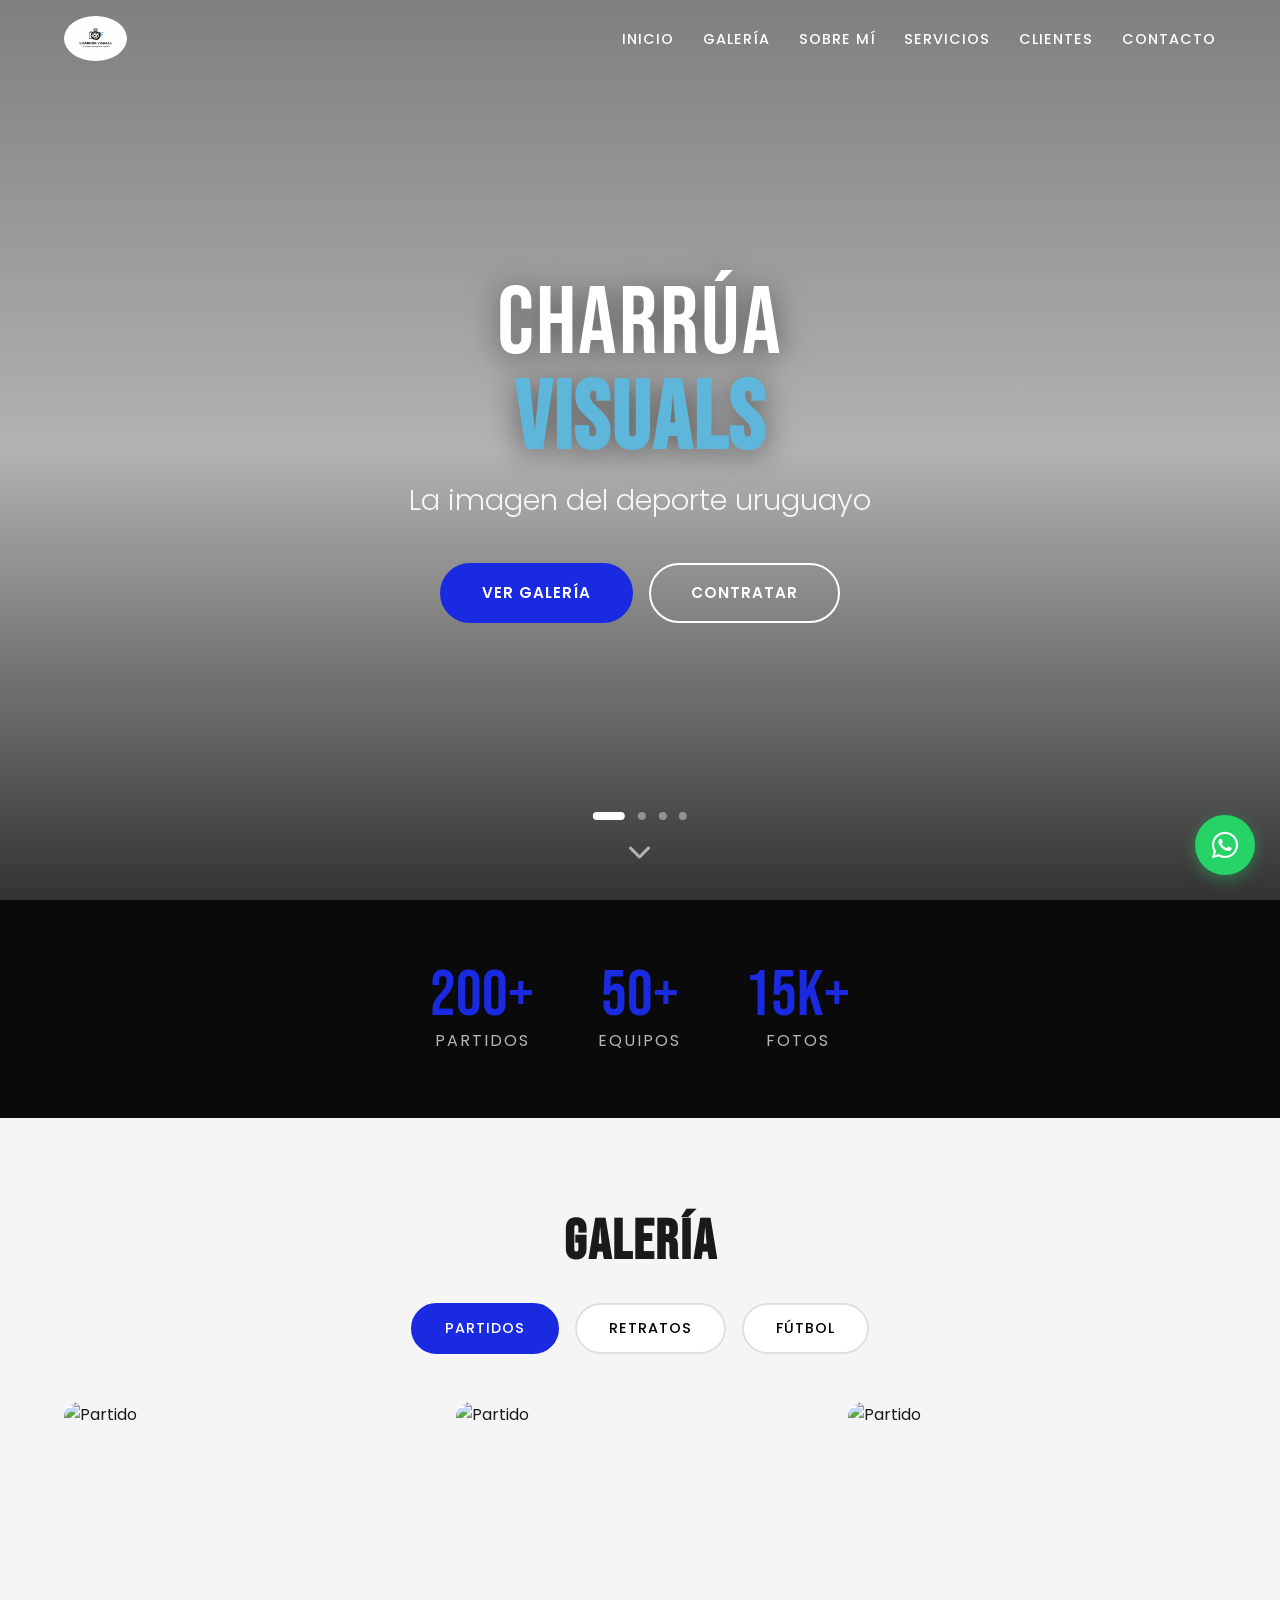
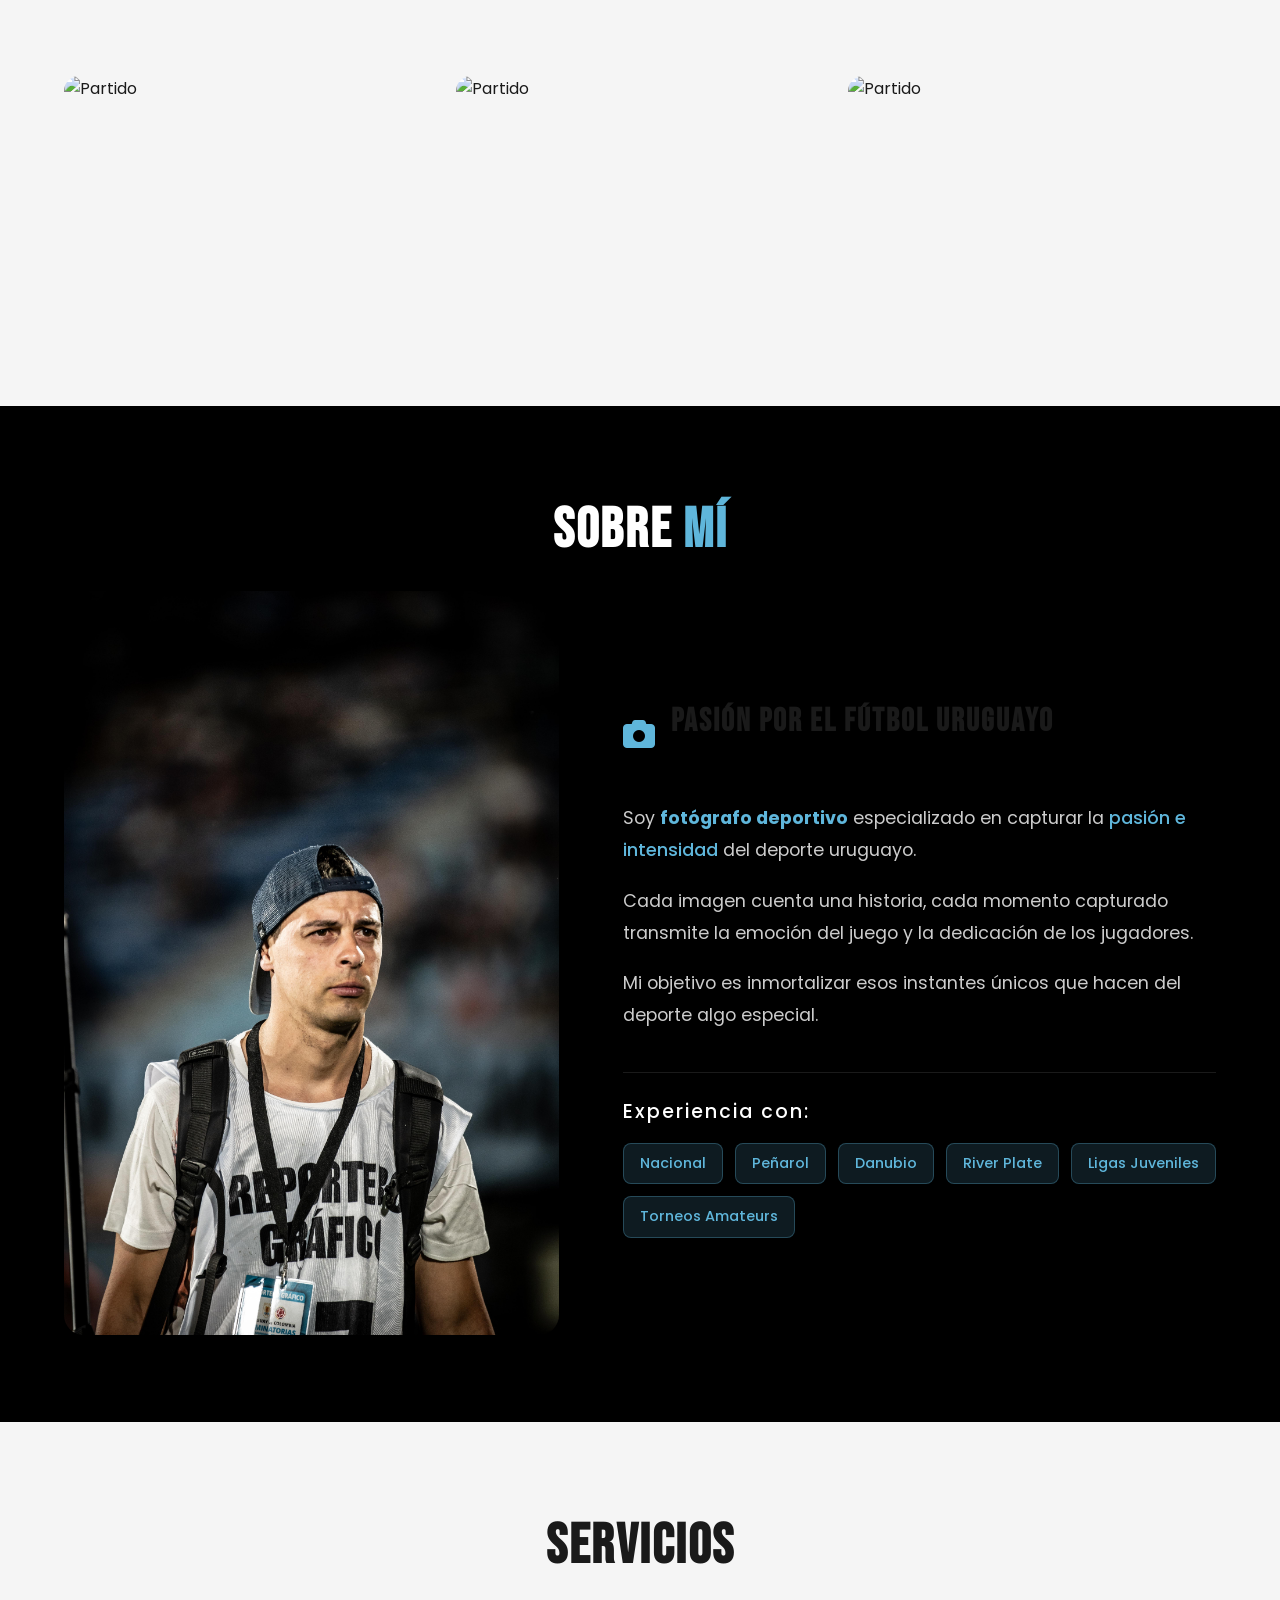
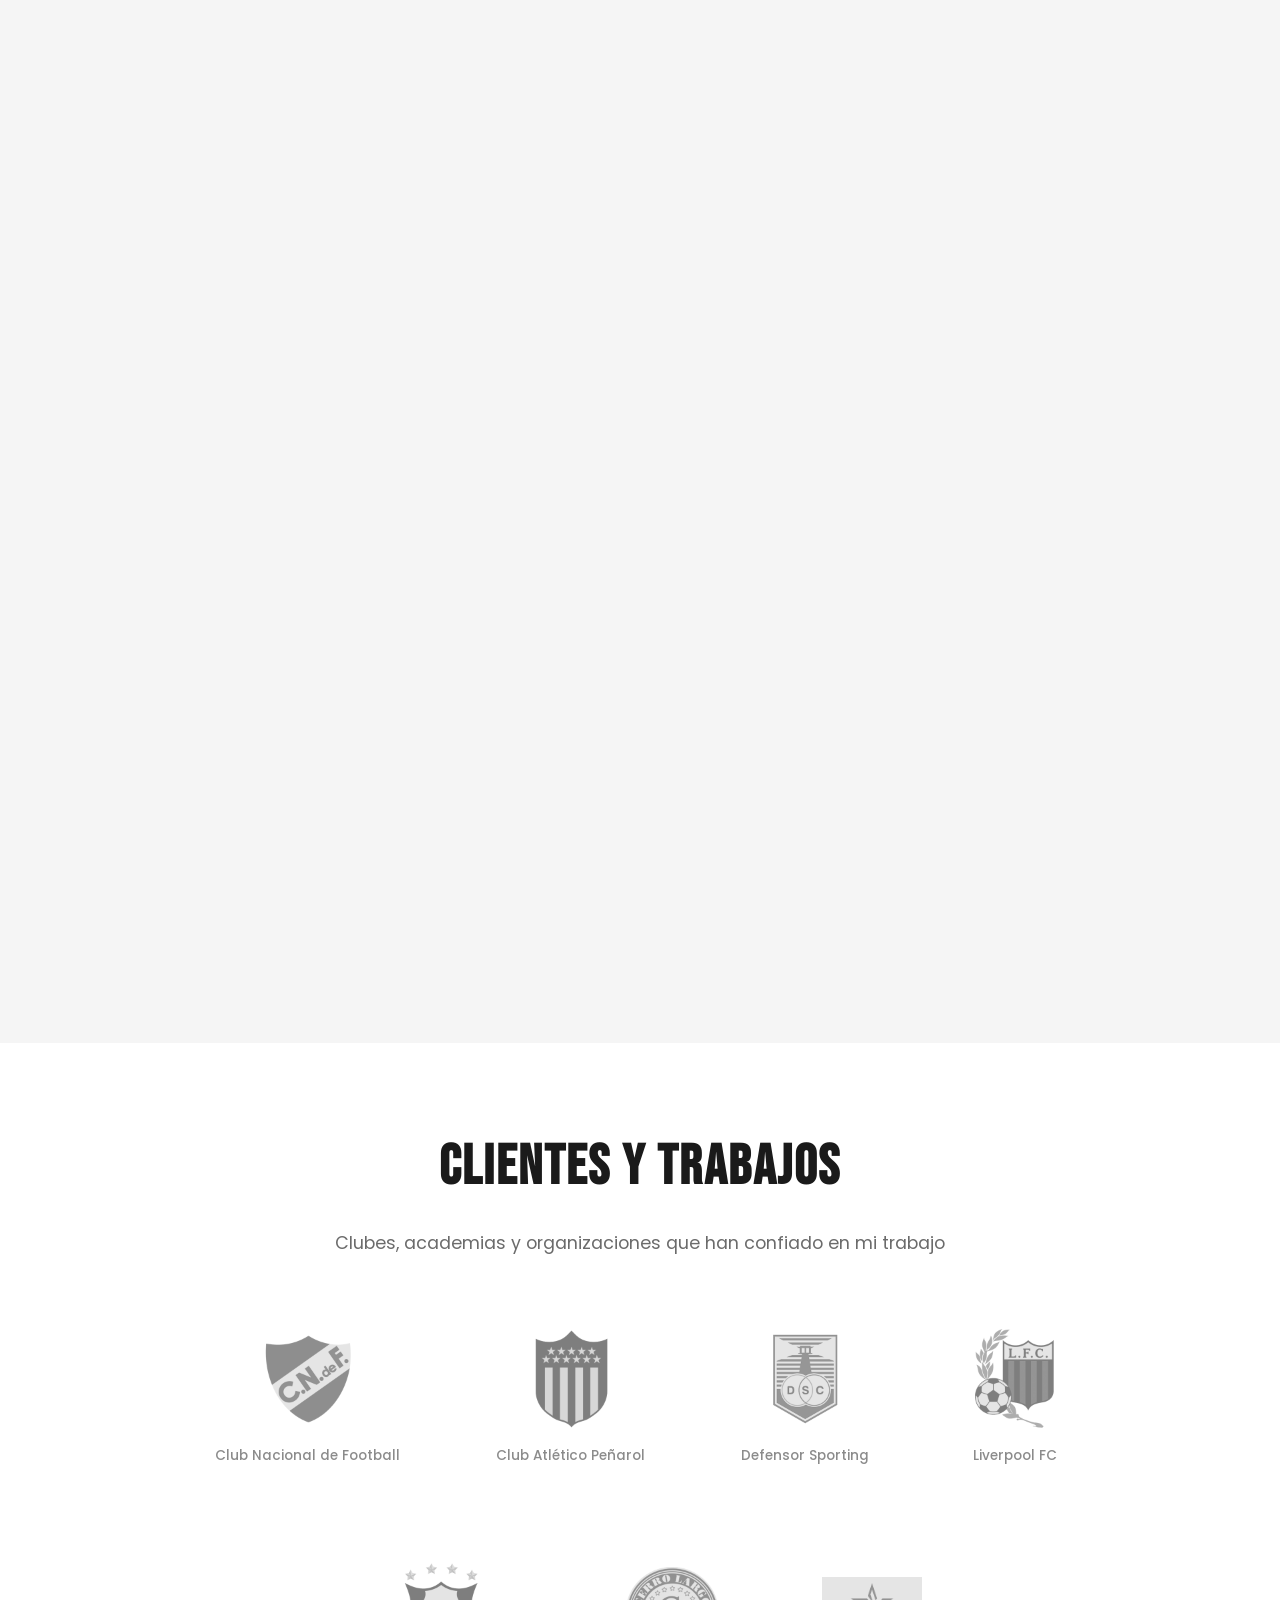
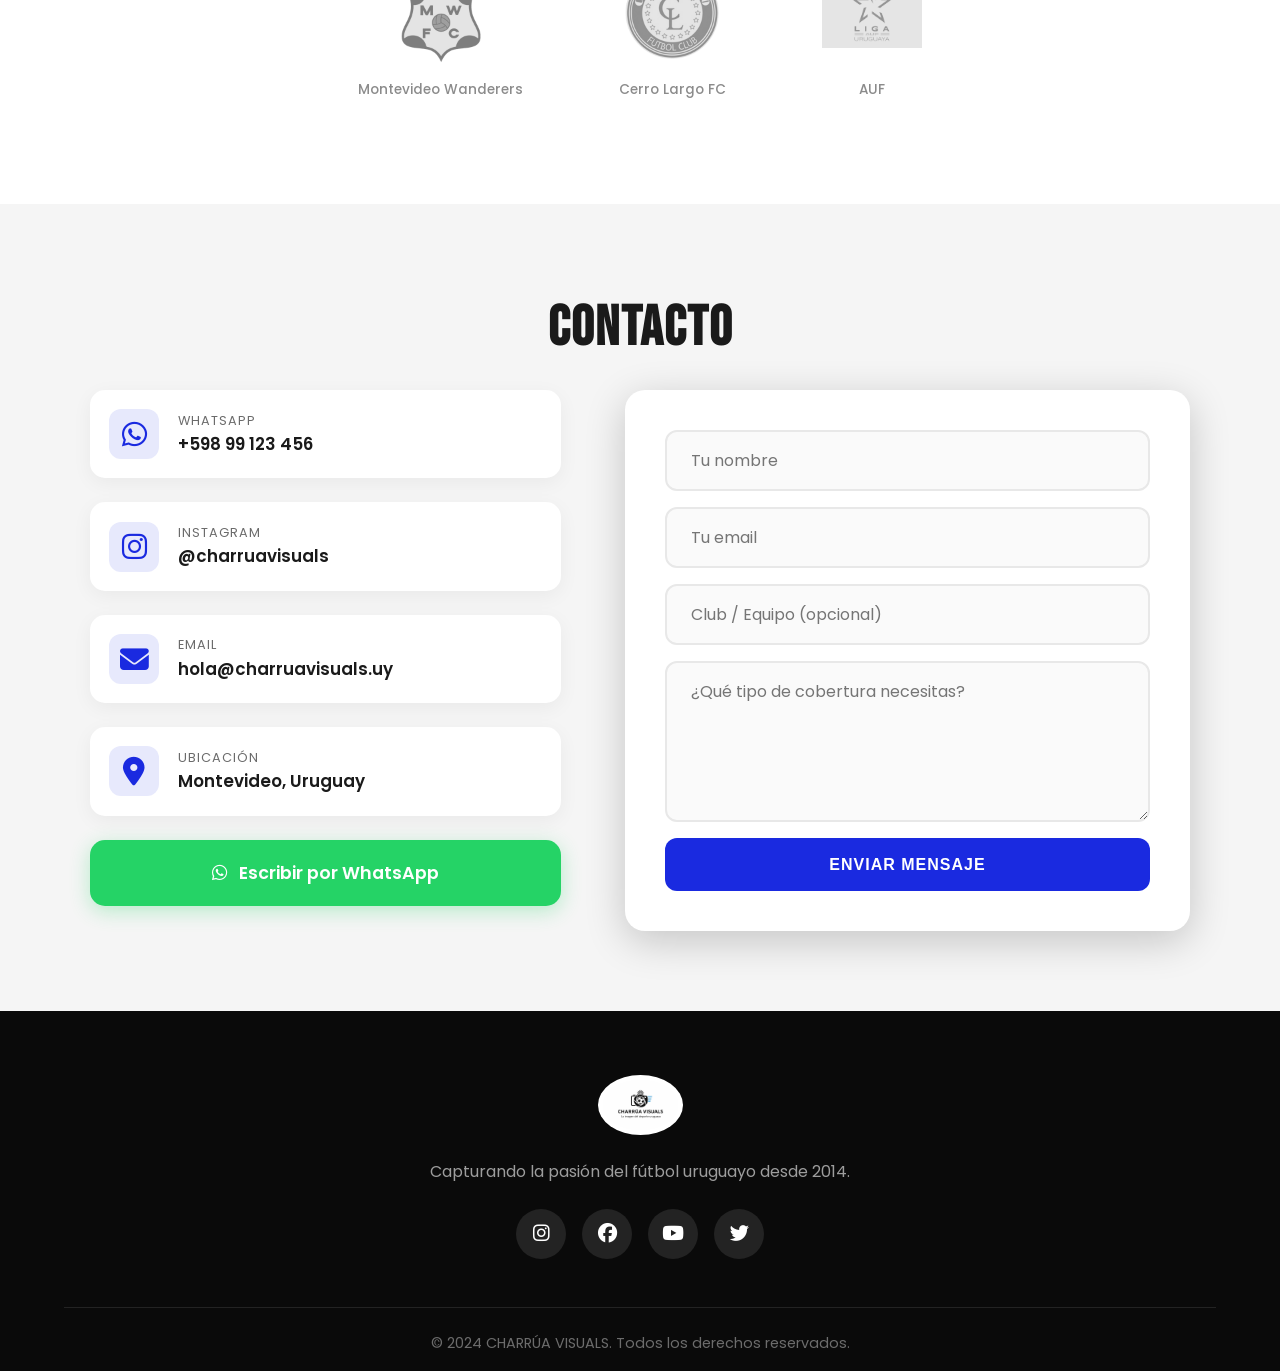
==== commit 3a1fad09: "responsive" ====
--- a/index.html
+++ b/index.html
@@ -38,21 +38,45 @@
 
     <!-- Hero Section con Slider -->
     <section id="inicio" class="hero">
+        <!-- Image Slider -->
         <div class="hero-slider">
-            <div class="slide active" style="background-image: url('IMG_2617.JPG.jpeg');"></div>
-            <div class="slide" style="background-image: url('IMG_2613.JPG.jpeg');"></div>
-            <div class="slide" style="background-image: url('IMG_2611.JPG.jpeg');"></div>
-            <div class="slide" style="background-image: url('IMG_2622.JPG.jpeg');"></div>
+            <div class="slide active" data-index="0">
+                <div class="slide-image" style="background-image: url('IMG_2617.JPG.jpeg');"></div>
+            </div>
+            <div class="slide" data-index="1">
+                <div class="slide-image" style="background-image: url('IMG_2613.JPG.jpeg');"></div>
+            </div>
+            <div class="slide" data-index="2">
+                <div class="slide-image" style="background-image: url('IMG_2611.JPG.jpeg');"></div>
+            </div>
+            <div class="slide" data-index="3">
+                <div class="slide-image" style="background-image: url('IMG_2622.JPG.jpeg');"></div>
+            </div>
         </div>
         <div class="hero-overlay"></div>
+
+        <!-- Content -->
         <div class="hero-content">
-            <h1><span class="highlight">CHARRÚA</span> VISUALS</h1>
+            <h1 class="hero-title">
+                <span class="hero-title-light">CHARRÚA</span>
+                <br>
+                <span class="hero-title-accent">VISUALS</span>
+            </h1>
             <p class="hero-tagline">La imagen del deporte uruguayo</p>
             <div class="hero-buttons">
                 <a href="#galeria" class="cta-button primary">Ver Galería</a>
                 <a href="#contacto" class="cta-button secondary">Contratar</a>
             </div>
         </div>
+
+        <!-- Scroll Indicator -->
+        <div class="scroll-indicator">
+            <div class="scroll-arrow">
+                <i class="fas fa-chevron-down"></i>
+            </div>
+        </div>
+
+        <!-- Slider Indicators -->
         <div class="slider-controls">
             <button class="slider-dot active" data-slide="0"></button>
             <button class="slider-dot" data-slide="1"></button>
@@ -84,7 +108,7 @@
         <!-- Tabs de categorías -->
         <div class="gallery-tabs">
             <button class="tab-btn active" data-category="partidos">Partidos</button>
-            <button class="tab-btn" data-category="entrenamientos">Entrenamientos</button>
+            
             <button class="tab-btn" data-category="retratos">Retratos</button>
             <button class="tab-btn" data-category="futbol">Fútbol</button>
         </div>
@@ -195,33 +219,29 @@
 
     <!-- Sobre Mí Section -->
     <section id="sobre-mi" class="sobre-mi">
-        <h2 class="section-title">Sobre Mí</h2>
+        <h2 class="section-title">Sobre <span class="section-title-accent">Mí</span></h2>
         <div class="sobre-mi-container">
             <div class="sobre-mi-foto">
                 <img src="yo.jpeg" alt="Fotógrafo deportivo">
-                <img src="yo1.jpeg" alt="Fotógrafo trabajando" class="foto-secundaria">
-                <div class="foto-trabajo">
+            </div>
+            <div class="sobre-mi-texto">
+                <div class="sobre-mi-header">
                     <i class="fas fa-camera"></i>
-                    <span>Trabajando en cancha</span>
-                </div>
-            </div>
-            <div class="sobre-mi-texto">
-                <h3>Pasión por el Fútbol Uruguayo</h3>
-                <p>Soy <strong>[Tu Nombre]</strong>, fotógrafo deportivo especializado en capturar la intensidad y emoción del fútbol uruguayo. Con más de 10 años de experiencia, he documentado los momentos más épicos de canchas de todo el país.</p>
-                <p>Mi misión es capturar cada gesto, cada celebración, cada lágrima de alegría o frustración. Porque en el fútbol, cada segundo cuenta.</p>
+                    <h3>Pasión por el Fútbol Uruguayo</h3>
+                </div>
+                <p>Soy <strong>fotógrafo deportivo</strong> especializado en capturar la <span class="text-accent">pasión e intensidad</span> del deporte uruguayo.</p>
+                <p>Cada imagen cuenta una historia, cada momento capturado transmite la emoción del juego y la dedicación de los jugadores.</p>
+                <p>Mi objetivo es inmortalizar esos instantes únicos que hacen del deporte algo especial.</p>
                 
-                <div class="experiencia-items">
-                    <div class="experiencia-item">
-                        <i class="fas fa-futbol"></i>
-                        <span>10+ Años de Experiencia</span>
-                    </div>
-                    <div class="experiencia-item">
-                        <i class="fas fa-trophy"></i>
-                        <span>Copas y Torneos covered</span>
-                    </div>
-                    <div class="experiencia-item">
-                        <i class="fas fa-users"></i>
-                        <span>50+ Clubes atendidos</span>
+                <div class="experiencia-section">
+                    <h3>Experiencia con:</h3>
+                    <div class="experiencia-tags">
+                        <span class="experiencia-tag">Nacional</span>
+                        <span class="experiencia-tag">Peñarol</span>
+                        <span class="experiencia-tag">Danubio</span>
+                        <span class="experiencia-tag">River Plate</span>
+                        <span class="experiencia-tag">Ligas Juveniles</span>
+                        <span class="experiencia-tag">Torneos Amateurs</span>
                     </div>
                 </div>
             </div>
@@ -406,6 +426,26 @@
                 return false;
             });
         }
+        // Prevenir menú contextual en imágenes del hero (solo long press, no scroll)
+        const heroSection = document.querySelector('.hero');
+        if (heroSection) {
+            heroSection.addEventListener('contextmenu', (e) => e.preventDefault());
+            // Permitir scroll pero prevenir menú contextual con touchstart prolongado
+            let touchTimer;
+            heroSection.addEventListener('touchstart', (e) => {
+                if (e.touches.length > 1) return true;
+                touchTimer = setTimeout(() => {
+                    e.preventDefault();
+                }, 500);
+            }, { passive: true });
+            heroSection.addEventListener('touchend', (e) => {
+                clearTimeout(touchTimer);
+            }, { passive: true });
+            heroSection.addEventListener('touchmove', (e) => {
+                clearTimeout(touchTimer);
+            }, { passive: true });
+        }
+
         // Mobile Menu Toggle
         const mobileMenu = document.getElementById('mobile-menu');
         const navLinks = document.querySelector('.nav-links');
@@ -449,14 +489,22 @@
 
         // Hero Slider
         let currentSlide = 0;
-        const slides = document.querySelectorAll('.slide');
+        const slides = document.querySelectorAll('.hero-slider .slide');
         const dots = document.querySelectorAll('.slider-dot');
 
         function showSlide(n) {
-            slides.forEach(slide => slide.classList.remove('active'));
+            // Remove active from all slides
+            slides.forEach(slide => {
+                slide.classList.remove('active');
+            });
+            
+            // Remove active from all dots
             dots.forEach(dot => dot.classList.remove('active'));
             
+            // Calculate new index
             currentSlide = (n + slides.length) % slides.length;
+            
+            // Activate new slide
             slides[currentSlide].classList.add('active');
             dots[currentSlide].classList.add('active');
         }
@@ -516,6 +564,13 @@
         let lightboxIndex = 0;
         let lightboxCategory = 'partidos';
 
+        // Prevenir menú contextual en lightbox (iOS y Android)
+        function preventDefaultTouch(e) {
+            if (e.touches.length > 1) return true;
+            e.preventDefault();
+            return false;
+        }
+
         function openLightbox(index, category) {
             lightboxIndex = index;
             lightboxCategory = category;
@@ -526,6 +581,34 @@
             lightboxImg.src = images[index].src;
             lightbox.classList.add('active');
             document.body.style.overflow = 'hidden';
+            
+            // Protección para iOS y Android
+            // Bloquear arrastre
+            lightboxImg.ondragstart = function() { return false; };
+            lightboxImg.ondrag = function() { return false; };
+            lightboxImg.ondragend = function() { return false; };
+            
+            // Bloquear menú contextual (Android + Desktop)
+            lightboxImg.oncontextmenu = function() { return false; };
+            lightboxImg.addEventListener('contextmenu', (e) => e.preventDefault());
+            
+            // Bloquear gestos táctiles (iOS + Android)
+            lightboxImg.addEventListener('touchstart', preventDefaultTouch, { passive: false });
+            lightboxImg.addEventListener('touchmove', preventDefaultTouch, { passive: false });
+            lightboxImg.addEventListener('touchend', preventDefaultTouch, { passive: false });
+            
+            // Bloquear presión larga (iOS + Android)
+            lightboxImg.addEventListener('longpress', (e) => e.preventDefault());
+            lightboxImg.addEventListener('gesturestart', (e) => e.preventDefault());
+            lightboxImg.addEventListener('gesturechange', (e) => e.preventDefault());
+            lightboxImg.addEventListener('gestureend', (e) => e.preventDefault());
+            
+            // Estilos inline para mayor protección
+            lightboxImg.style.userSelect = 'none';
+            lightboxImg.style.webkitUserSelect = 'none';
+            lightboxImg.style.webkitTouchCallout = 'none';
+            lightboxImg.style.MozUserSelect = 'none';
+            lightboxImg.style.msUserSelect = 'none';
         }
 
         function closeLightbox() {
--- a/styles.css
+++ b/styles.css
@@ -38,6 +38,22 @@
     letter-spacing: 2px;
 }
 
+/* Prevenir descarga de imágenes - CSS Global */
+img {
+    user-select: none;
+    -webkit-user-drag: none;
+    -webkit-touch-callout: none;
+}
+
+/* Para navegadores que soportan prefijos */
+img {
+    -webkit-user-select: none;
+    -khtml-user-select: none;
+    -moz-user-select: none;
+    -o-user-select: none;
+    user-select: none;
+}
+
 /* WhatsApp Float Button */
 .whatsapp-float {
     position: fixed;
@@ -208,39 +224,70 @@
     align-items: center;
     justify-content: center;
     overflow: hidden;
-}
-
-.hero-slider {
+    user-select: none;
+    -webkit-user-select: none;
+}
+
+.hero::after {
+    content: '';
     position: absolute;
     top: 0;
     left: 0;
     width: 100%;
     height: 100%;
-}
-
-.slide {
+    z-index: 5;
+    /* Permitir scroll mientras se previene menú contextual */
+    pointer-events: none;
+}
+
+.hero-slider {
     position: absolute;
     top: 0;
     left: 0;
     width: 100%;
     height: 100%;
-    background-size: cover;
-    background-position: center 30%;
-    opacity: 0;
-    transition: opacity 1s ease;
-}
-
-.slide.active {
-    opacity: 1;
-}
-
-.hero-overlay {
+}
+
+/* Slide container */
+.hero-slider .slide {
     position: absolute;
     top: 0;
     left: 0;
     width: 100%;
     height: 100%;
-    background: linear-gradient(180deg, rgba(0,0,0,0.4) 0%, rgba(0,0,0,0.7) 100%);
+    opacity: 0;
+    transition: opacity 1.2s ease-in-out;
+    /* Protección para prevenir guardado de imagen */
+    -webkit-touch-callout: none;
+    user-select: none;
+    -webkit-user-select: none;
+}
+
+.hero-slider .slide.active {
+    opacity: 1;
+}
+
+/* Imagen del slide */
+.slide-image {
+    width: 100%;
+    height: 100%;
+    background-size: cover;
+    background-position: center 30%;
+    transform: scale(1.1);
+    transition: transform 1.2s ease-in-out;
+}
+
+.hero-slider .slide.active .slide-image {
+    transform: scale(1);
+}
+
+.hero-overlay {
+    position: absolute;
+    top: 0;
+    left: 0;
+    width: 100%;
+    height: 100%;
+    background: linear-gradient(180deg, rgba(0,0,0,0.5) 0%, rgba(0,0,0,0.3) 50%, rgba(0,0,0,0.8) 100%);
 }
 
 .hero-content {
@@ -248,6 +295,35 @@
     z-index: 10;
     text-align: center;
     padding: 0 5%;
+    pointer-events: none;
+}
+
+.hero-content * {
+    pointer-events: auto;
+}
+
+/* New Title Styles */
+.hero-title {
+    font-size: clamp(3.5rem, 12vw, 8rem);
+    line-height: 1;
+    margin-bottom: 1.5rem;
+}
+
+.hero-title-light {
+    color: white;
+    font-weight: 300;
+    display: inline-block;
+    animation: fadeInUp 0.8s cubic-bezier(0.4, 0, 0.2, 1) forwards;
+    opacity: 0;
+    text-shadow: 0 4px 30px rgba(0, 0, 0, 0.5);
+}
+
+.hero-title-accent {
+    color: #5FB6DB;
+    display: inline-block;
+    animation: fadeInUp 0.8s cubic-bezier(0.4, 0, 0.2, 1) 0.2s forwards;
+    opacity: 0;
+    text-shadow: 0 4px 30px rgba(0, 0, 0, 0.5);
 }
 
 .hero-content h1 {
@@ -286,6 +362,33 @@
     to {
         opacity: 1;
         transform: translateY(0);
+    }
+}
+
+/* Scroll Indicator */
+.scroll-indicator {
+    position: absolute;
+    bottom: 2rem;
+    left: 50%;
+    transform: translateX(-50%);
+    z-index: 15;
+}
+
+.scroll-arrow {
+    color: rgba(255, 255, 255, 0.6);
+    animation: scrollBounce 1.5s infinite;
+}
+
+.scroll-arrow i {
+    font-size: 1.5rem;
+}
+
+@keyframes scrollBounce {
+    0%, 100% {
+        transform: translateY(0);
+    }
+    50% {
+        transform: translateY(10px);
     }
 }
 
@@ -436,47 +539,30 @@
 
 .slider-controls {
     position: absolute;
-    bottom: 2rem;
+    bottom: 5rem;
     left: 50%;
     transform: translateX(-50%);
     display: flex;
     gap: 0.8rem;
-    z-index: 10;
+    z-index: 15;
 }
 
 .slider-dot {
-    width: 12px;
-    height: 12px;
+    width: 8px;
+    height: 8px;
     border-radius: 50%;
     background: rgba(255, 255, 255, 0.4);
     border: none;
     cursor: pointer;
-    transition: var(--transition-bounce);
-    position: relative;
-}
-
-.slider-dot::before {
-    content: '';
-    position: absolute;
-    top: 50%;
-    left: 50%;
-    width: 24px;
-    height: 24px;
-    border: 2px solid var(--accent-color);
-    border-radius: 50%;
-    transform: translate(-50%, -50%) scale(0);
-    transition: var(--transition-bounce);
+    transition: all 0.4s cubic-bezier(0.34, 1.56, 0.64, 1);
+    padding: 0;
 }
 
 .slider-dot.active,
 .slider-dot:hover {
-    background: var(--accent-color);
-    transform: scale(1.3);
-}
-
-.slider-dot.active::before,
-.slider-dot:hover::before {
-    transform: translate(-50%, -50%) scale(1);
+    background: white;
+    width: 32px;
+    border-radius: 4px;
 }
 
 /* Stats Section */
@@ -519,6 +605,10 @@
     display: inline-block;
     left: 50%;
     transform: translateX(-50%);
+}
+
+.section-title-accent {
+    color: #5FB6DB;
 }
 
 .section-title::before {
@@ -688,6 +778,10 @@
     justify-content: center;
     opacity: 0;
     transition: opacity 0.3s ease;
+    /* Protección iOS */
+    -webkit-touch-callout: none;
+    user-select: none;
+    -webkit-user-select: none;
 }
 
 .lightbox.active {
@@ -700,6 +794,9 @@
     display: flex;
     align-items: center;
     justify-content: center;
+    -webkit-touch-callout: none;
+    user-select: none;
+    -webkit-user-select: none;
 }
 
 .lightbox img {
@@ -707,6 +804,18 @@
     max-height: 85vh;
     object-fit: contain;
     border-radius: 10px;
+    /* Protección iOS */
+    -webkit-touch-callout: none;
+    -webkit-user-select: none;
+    user-select: none;
+    pointer-events: auto;
+}
+
+/* Para iOS: evitar menú contextual largo */
+.lightbox-image-container {
+    -webkit-touch-callout: none;
+    user-select: none;
+    -webkit-user-select: none;
 }
 
 .lightbox-watermark {
@@ -781,7 +890,11 @@
 /* Sobre Mí Section */
 .sobre-mi {
     padding: 5rem 5%;
-    background: white;
+    background: #000000;
+}
+
+.sobre-mi .section-title {
+    color: white;
 }
 
 .sobre-mi-container {
@@ -799,64 +912,37 @@
 
 .sobre-mi-foto img:first-child {
     width: 100%;
-    max-width: 450px;
+    max-width: 500px;
     border-radius: 20px;
-    box-shadow: 0 20px 50px rgba(0, 0, 0, 0.15);
+    box-shadow: 0 20px 50px rgba(0, 0, 0, 0.4);
     transition: var(--transition-bounce);
 }
 
 .sobre-mi-foto:hover img:first-child {
     transform: translateY(-5px) rotate(-1deg);
-    box-shadow: 0 30px 60px rgba(0, 0, 0, 0.2);
-}
-
-.foto-secundaria {
-    position: absolute;
-    bottom: 20px;
-    right: -40px;
-    width: 240px;
-    height: 240px;
-    object-fit: cover;
-    border-radius: 50%;
-    border: 4px solid transparent;
-    box-shadow: 0 10px 30px rgba(0, 0, 0, 0.3);
-    transition: var(--transition-bounce);
-}
-
-.sobre-mi-foto:hover .foto-secundaria {
-    transform: translateY(-10px) rotate(5deg) scale(1.05);
-    border-color: var(--accent-color);
-    box-shadow: 0 20px 40px rgba(26, 42, 224, 0.3);
-}
-
-.foto-trabajo {
-    position: absolute;
-    bottom: -15px;
-    left: 50%;
-    transform: translateX(-50%);
-    background: var(--accent-color);
+    box-shadow: 0 30px 60px rgba(0, 0, 0, 0.5);
+}
+
+.sobre-mi-texto {
+    color: rgba(255, 255, 255, 0.8);
+}
+
+.sobre-mi-header {
+    display: flex;
+    align-items: center;
+    gap: 1rem;
+    margin-bottom: 2rem;
+}
+
+.sobre-mi-header i {
+    font-size: 2rem;
+    color: #5FB6DB;
+}
+
+.sobre-mi-header h3 {
+    font-size: 2rem;
     color: white;
-    padding: 0.8rem 1.5rem;
-    border-radius: 50px;
-    display: flex;
-    align-items: center;
-    gap: 0.5rem;
-    font-size: 0.9rem;
-    white-space: nowrap;
-    transition: var(--transition-bounce);
-}
-
-.foto-trabajo i {
-    transition: var(--transition-bounce);
-}
-
-.sobre-mi-foto:hover .foto-trabajo {
-    transform: translateX(-50%) translateY(-5px);
-    box-shadow: 0 10px 25px rgba(26, 42, 224, 0.4);
-}
-
-.sobre-mi-foto:hover .foto-trabajo i {
-    animation: pulse 1s infinite;
+    margin: 0;
 }
 
 .sobre-mi-texto h3 {
@@ -866,14 +952,55 @@
 }
 
 .sobre-mi-texto p {
-    color: var(--text-gray);
-    font-size: 1.05rem;
+    color: rgba(255, 255, 255, 0.8);
+    font-size: 1.1rem;
     margin-bottom: 1.2rem;
     line-height: 1.8;
 }
 
 .sobre-mi-texto strong {
-    color: var(--accent-color);
+    color: #5FB6DB;
+}
+
+.sobre-mi-texto .text-accent {
+    color: #5FB6DB;
+    font-weight: 500;
+}
+
+.experiencia-section {
+    margin-top: 2.5rem;
+    padding-top: 1.5rem;
+    border-top: 1px solid rgba(255, 255, 255, 0.1);
+}
+
+.experiencia-section h3 {
+    font-size: 1.2rem;
+    color: white;
+    margin-bottom: 1rem;
+    font-family: 'Poppins', sans-serif;
+    font-weight: 500;
+}
+
+.experiencia-tags {
+    display: flex;
+    flex-wrap: wrap;
+    gap: 0.75rem;
+}
+
+.experiencia-tag {
+    padding: 0.5rem 1rem;
+    background: rgba(95, 182, 219, 0.15);
+    border: 1px solid rgba(95, 182, 219, 0.3);
+    border-radius: 8px;
+    color: #5FB6DB;
+    font-size: 0.9rem;
+    font-weight: 500;
+    transition: var(--transition);
+}
+
+.experiencia-tag:hover {
+    background: rgba(95, 182, 219, 0.25);
+    transform: translateY(-2px);
 }
 
 .experiencia-items {
@@ -1454,11 +1581,8 @@
         justify-content: center;
     }
 
-    .foto-secundaria {
-        right: 0px;
-        bottom: 0px;
-        width: 180px;
-        height: 180px;
+    .sobre-mi-foto img:first-child {
+        max-width: 400px;
     }
 
     .contacto-container {
@@ -1584,8 +1708,43 @@
         grid-template-columns: 1fr;
     }
 
+    /* Formulario de contacto responsive */
+    .contacto-container {
+        gap: 2rem;
+    }
+
     .contacto-form {
         padding: 1.5rem;
+    }
+
+    .contacto-form input,
+    .contacto-form textarea {
+        padding: 0.8rem 1rem;
+        font-size: 0.9rem;
+    }
+
+    .contacto-item {
+        padding: 1rem;
+    }
+
+    .contacto-item i {
+        width: 40px;
+        height: 40px;
+        font-size: 1.4rem;
+    }
+
+    .contacto-item p:last-child {
+        font-size: 0.95rem;
+    }
+
+    .cta-button-whatsapp {
+        padding: 1rem 1.5rem;
+        font-size: 1rem;
+    }
+
+    .submit-button {
+        padding: 0.9rem 1.5rem;
+        font-size: 0.9rem;
     }
 
     .lightbox-prev,
@@ -1613,6 +1772,31 @@
     }
 }
 
+/* Sobre Mí animations */
+.sobre-mi-foto,
+.sobre-mi-texto {
+    opacity: 0;
+    transition: opacity 0.8s ease, transform 0.8s ease;
+}
+
+.sobre-mi-foto {
+    transform: translateX(-30px);
+}
+
+.sobre-mi-texto {
+    transform: translateX(30px);
+}
+
+.sobre-mi-container.visible .sobre-mi-foto,
+.sobre-mi-container.visible .sobre-mi-texto {
+    opacity: 1;
+    transform: translateX(0);
+}
+
+.sobre-mi-container.visible .sobre-mi-texto {
+    transition-delay: 0.2s;
+}
+
 @supports (-webkit-touch-callout: smooth) {
     html {
         -webkit-overflow-scrolling: touch;
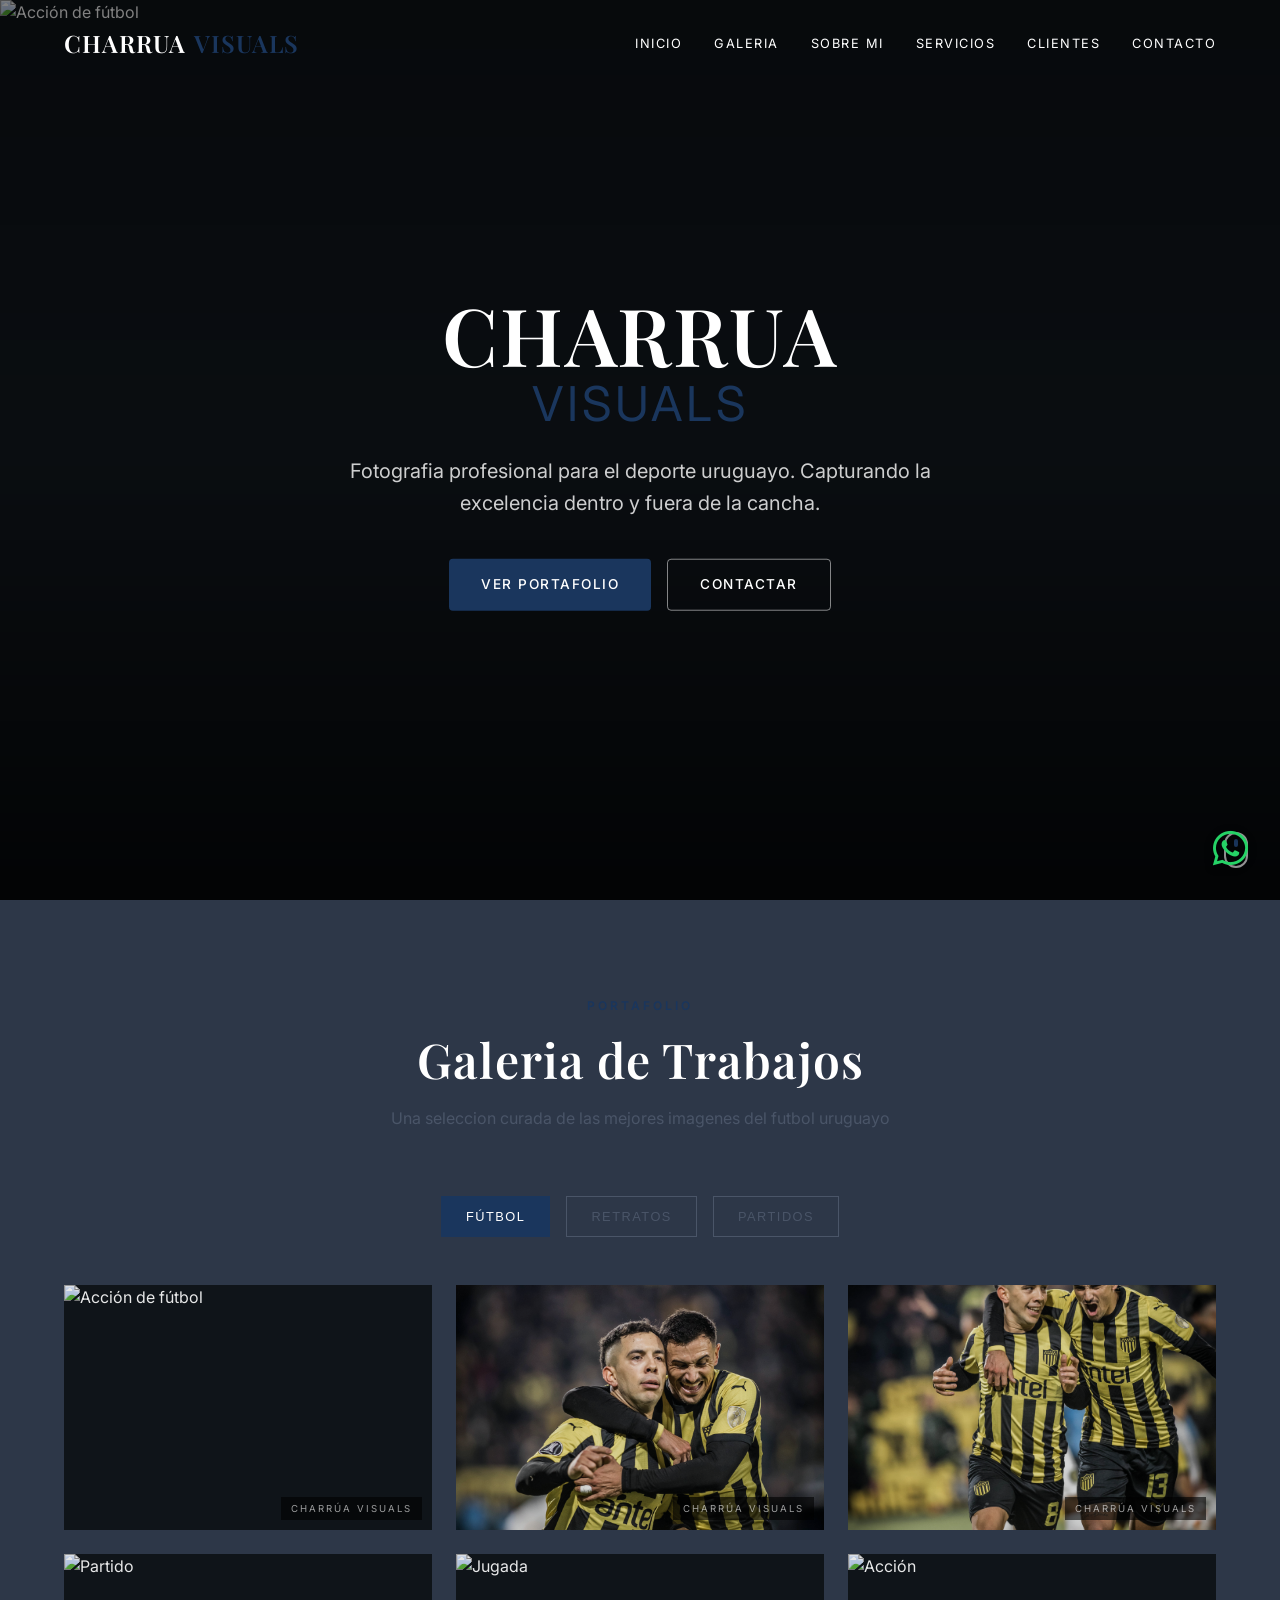
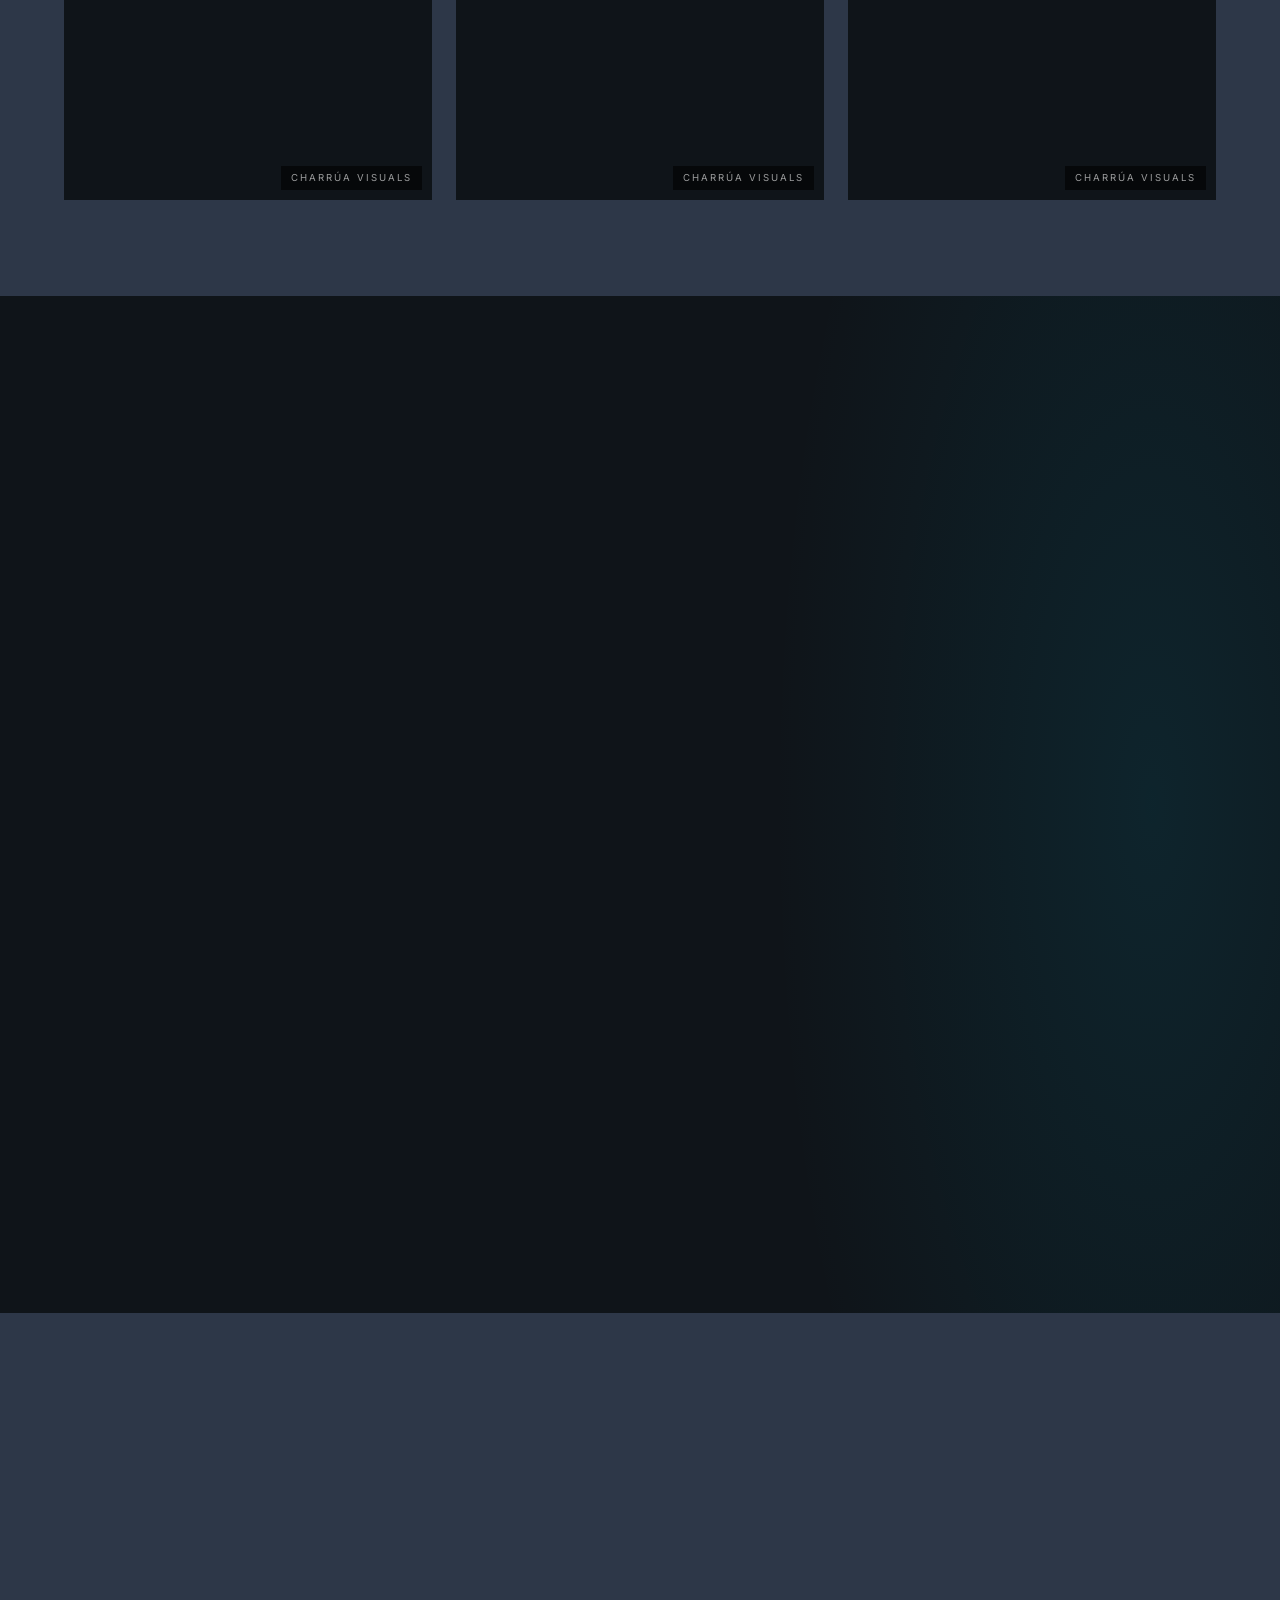
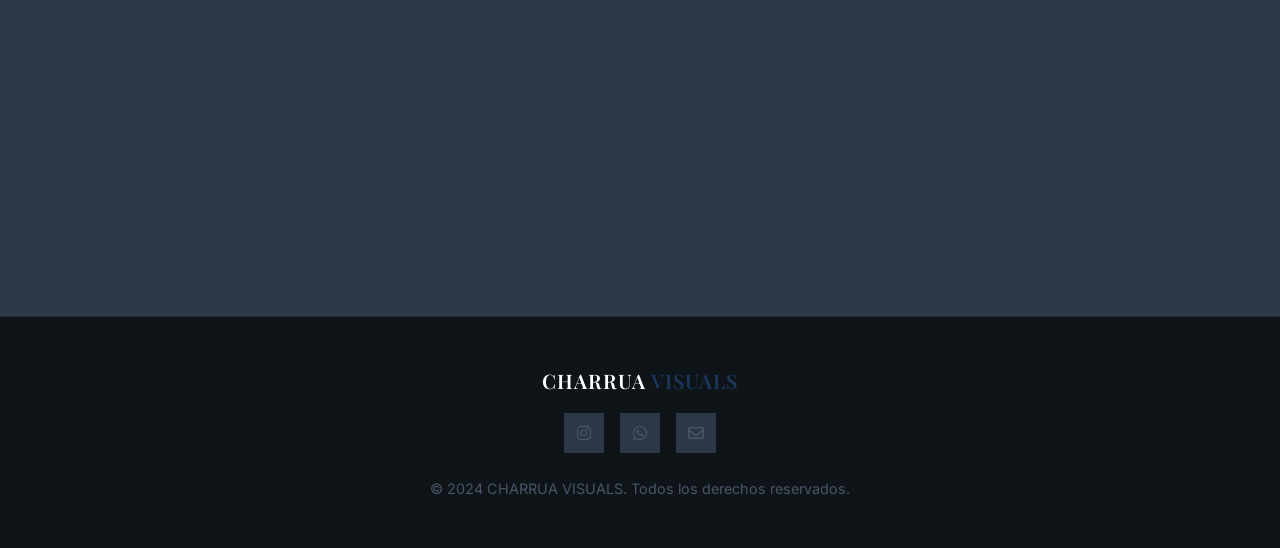
==== commit 7548fea3: "version corporativa" ====
--- a/index.html
+++ b/index.html
@@ -3,402 +3,337 @@
 <head>
     <meta charset="UTF-8">
     <meta name="viewport" content="width=device-width, initial-scale=1.0">
-    <title>CHARRÚA VISUALS - Fotografía Deportiva</title>
-    <link rel="stylesheet" href="styles.css">
+    <title>CHARRUA VISUALS - Fotografia Profesional Uruguaya</title>
     <link rel="preconnect" href="https://fonts.googleapis.com">
     <link rel="preconnect" href="https://fonts.gstatic.com" crossorigin>
-    <link href="https://fonts.googleapis.com/css2?family=Bebas+Neue&family=Montserrat:wght@300;400;500;600;700&family=Poppins:wght@300;400;500;600&display=swap" rel="stylesheet">
-    <link rel="stylesheet" href="https://cdnjs.cloudflare.com/ajax/libs/font-awesome/6.4.0/css/all.min.css">
+    <link href="https://fonts.googleapis.com/css2?family=Playfair+Display:wght@400;500;600;700&family=Inter:wght@300;400;500;600;700&display=swap" rel="stylesheet">
+    <link rel="stylesheet" href="https://cdnjs.cloudflare.com/ajax/libs/font-awesome/6.5.1/css/all.min.css">
+    <link rel="stylesheet" href="style.css">
 </head>
 <body>
-    <!-- WhatsApp Flotante -->
-    <a href="https://wa.me/59899123456" class="whatsapp-float" target="_blank" aria-label="WhatsApp">
-        <i class="fab fa-whatsapp"></i>
-    </a>
-
     <!-- Navigation -->
-    <nav class="navbar">
-        <div class="logo">
-            <img src="logo.jpeg" alt="CHARRÚA VISUALS" class="logo-img">
-        </div>
+    <nav class="nav">
+        <a href="#inicio" class="nav-logo">CHARRUA <span>VISUALS</span></a>
         <ul class="nav-links">
             <li><a href="#inicio">Inicio</a></li>
-            <li><a href="#galeria">Galería</a></li>
-            <li><a href="#sobre-mi">Sobre Mí</a></li>
+            <li><a href="#galeria">Galeria</a></li>
+            <li><a href="#sobre-mi">Sobre Mi</a></li>
             <li><a href="#servicios">Servicios</a></li>
             <li><a href="#clientes">Clientes</a></li>
             <li><a href="#contacto">Contacto</a></li>
         </ul>
-        <div class="menu-toggle" id="mobile-menu">
+        <div class="nav-toggle">
             <span></span>
             <span></span>
             <span></span>
         </div>
     </nav>
 
-    <!-- Hero Section con Slider -->
-    <section id="inicio" class="hero">
-        <!-- Image Slider -->
+    <!-- Hero Section -->
+    <section class="hero" id="inicio">
         <div class="hero-slider">
-            <div class="slide active" data-index="0">
-                <div class="slide-image" style="background-image: url('IMG_2617.JPG.jpeg');"></div>
-            </div>
-            <div class="slide" data-index="1">
-                <div class="slide-image" style="background-image: url('IMG_2613.JPG.jpeg');"></div>
-            </div>
-            <div class="slide" data-index="2">
-                <div class="slide-image" style="background-image: url('IMG_2611.JPG.jpeg');"></div>
-            </div>
-            <div class="slide" data-index="3">
-                <div class="slide-image" style="background-image: url('IMG_2622.JPG.jpeg');"></div>
+            <div class="hero-slide active">
+                <img src="IMG_2617.jpg" alt="Acción de fútbol" loading="eager">
             </div>
         </div>
         <div class="hero-overlay"></div>
-
-        <!-- Content -->
         <div class="hero-content">
-            <h1 class="hero-title">
-                <span class="hero-title-light">CHARRÚA</span>
-                <br>
-                <span class="hero-title-accent">VISUALS</span>
-            </h1>
-            <p class="hero-tagline">La imagen del deporte uruguayo</p>
+            <h1 class="hero-title">CHARRUA <span>VISUALS</span></h1>
+            <p class="hero-subtitle">Fotografia profesional para el deporte uruguayo. Capturando la excelencia dentro y fuera de la cancha.</p>
             <div class="hero-buttons">
-                <a href="#galeria" class="cta-button primary">Ver Galería</a>
-                <a href="#contacto" class="cta-button secondary">Contratar</a>
-            </div>
-        </div>
-
-        <!-- Scroll Indicator -->
+                <a href="#galeria" class="btn btn-primary">Ver Portafolio</a>
+                <a href="#contacto" class="btn btn-outline">Contactar</a>
+            </div>
+        </div>
         <div class="scroll-indicator">
-            <div class="scroll-arrow">
-                <i class="fas fa-chevron-down"></i>
-            </div>
-        </div>
-
-        <!-- Slider Indicators -->
-        <div class="slider-controls">
-            <button class="slider-dot active" data-slide="0"></button>
-            <button class="slider-dot" data-slide="1"></button>
-            <button class="slider-dot" data-slide="2"></button>
-            <button class="slider-dot" data-slide="3"></button>
+            <span></span>
         </div>
     </section>
 
-    <!-- Stats Section -->
-    <section class="stats">
-        <div class="stat-item">
-            <span class="stat-number">200+</span>
-            <span class="stat-label">Partidos</span>
-        </div>
-        <div class="stat-item">
-            <span class="stat-number">50+</span>
-            <span class="stat-label">Equipos</span>
-        </div>
-        <div class="stat-item">
-            <span class="stat-number">15K+</span>
-            <span class="stat-label">Fotos</span>
+    <!-- Gallery Section -->
+    <section class="gallery" id="galeria">
+        <div class="section-header reveal">
+            <span class="section-label">Portafolio</span>
+            <h2 class="section-title">Galeria de Trabajos</h2>
+            <p class="section-subtitle">Una seleccion curada de las mejores imagenes del futbol uruguayo</p>
+        </div>
+        
+        <div class="gallery-tabs reveal">
+            <button class="gallery-tab active" data-category="futbol">Fútbol</button>
+            <button class="gallery-tab" data-category="retratos">Retratos</button>
+            <button class="gallery-tab" data-category="partidos">Partidos</button>
+        </div>
+
+        <!-- Fútbol -->
+        <div class="gallery-content active" data-category="futbol">
+            <div class="gallery-item" data-src="IMG_2611.jpg">
+                <img src="IMG_2611.jpg" alt="Acción de fútbol" loading="lazy">
+                <span class="watermark">CHARRÚA VISUALS</span>
+            </div>
+            <div class="gallery-item" data-src="IMG_2612.jpg">
+                <img src="IMG_2612.jpg" alt="Gol" loading="lazy">
+                <span class="watermark">CHARRÚA VISUALS</span>
+            </div>
+            <div class="gallery-item" data-src="IMG_2613.jpg">
+                <img src="IMG_2613.jpg" alt="Celebración" loading="lazy">
+                <span class="watermark">CHARRÚA VISUALS</span>
+            </div>
+            <div class="gallery-item" data-src="IMG_2614.jpg">
+                <img src="IMG_2614.jpg" alt="Partido" loading="lazy">
+                <span class="watermark">CHARRÚA VISUALS</span>
+            </div>
+            <div class="gallery-item" data-src="IMG_2615.jpg">
+                <img src="IMG_2615.jpg" alt="Jugada" loading="lazy">
+                <span class="watermark">CHARRÚA VISUALS</span>
+            </div>
+            <div class="gallery-item" data-src="IMG_2616.jpg">
+                <img src="IMG_2616.jpg" alt="Acción" loading="lazy">
+                <span class="watermark">CHARRÚA VISUALS</span>
+            </div>
+        </div>
+
+        <!-- Entrenamientos -->
+        <div class="gallery-content" data-category="entrenamientos">
+            <div class="gallery-item" data-src="IMG_2617.jpg">
+                <img src="IMG_2617.jpg" alt="Entrenamiento" loading="lazy">
+                <span class="watermark">CHARRÚA VISUALS</span>
+            </div>
+            <div class="gallery-item" data-src="IMG_2618.jpg">
+                <img src="IMG_2618.jpg" alt="Práctica" loading="lazy">
+                <span class="watermark">CHARRÚA VISUALS</span>
+            </div>
+            <div class="gallery-item" data-src="IMG_2619.jpg">
+                <img src="IMG_2619.jpg" alt="Ejercicio" loading="lazy">
+                <span class="watermark">CHARRÚA VISUALS</span>
+            </div>
+            <div class="gallery-item" data-src="IMG_2620.jpg">
+                <img src="IMG_2620.jpg" alt="Entreno" loading="lazy">
+                <span class="watermark">CHARRÚA VISUALS</span>
+            </div>
+        </div>
+
+        <!-- Retratos -->
+        <div class="gallery-content" data-category="retratos">
+            <div class="gallery-item" data-src="IMG_2621.jpg">
+                <img src="IMG_2621.jpg" alt="Retrato jugador" loading="lazy">
+                <span class="watermark">CHARRÚA VISUALS</span>
+            </div>
+            <div class="gallery-item" data-src="IMG_2622.jpg">
+                <img src="IMG_2622.jpg" alt="Foto profesional" loading="lazy">
+                <span class="watermark">CHARRÚA VISUALS</span>
+            </div>
+            <div class="gallery-item" data-src="IMG_2623.jpg">
+                <img src="IMG_2623.jpg" alt="Retrato" loading="lazy">
+                <span class="watermark">CHARRÚA VISUALS</span>
+            </div>
+            <div class="gallery-item" data-src="IMG_2624.jpg">
+                <img src="IMG_2624.jpg" alt="Jugador" loading="lazy">
+                <span class="watermark">CHARRÚA VISUALS</span>
+            </div>
+            <div class="gallery-item" data-src="IMG_2625.jpg">
+                <img src="IMG_2625.jpg" alt="Perfil" loading="lazy">
+                <span class="watermark">CHARRÚA VISUALS</span>
+            </div>
+        </div>
+
+        <!-- Partidos -->
+        <div class="gallery-content" data-category="partidos">
+            <div class="gallery-item" data-src="IMG_2611.jpg">
+                <img src="IMG_2611.jpg" alt="Partido completo" loading="lazy">
+                <span class="watermark">CHARRÚA VISUALS</span>
+            </div>
+            <div class="gallery-item" data-src="IMG_2614.jpg">
+                <img src="IMG_2614.jpg" alt="Partido" loading="lazy">
+                <span class="watermark">CHARRÚA VISUALS</span>
+            </div>
+            <div class="gallery-item" data-src="IMG_2615.jpg">
+                <img src="IMG_2615.jpg" alt="Encuentro" loading="lazy">
+                <span class="watermark">CHARRÚA VISUALS</span>
+            </div>
+            <div class="gallery-item" data-src="IMG_2616.jpg">
+                <img src="IMG_2616.jpg" alt="Partido" loading="lazy">
+                <span class="watermark">CHARRÚA VISUALS</span>
+            </div>
+            <div class="gallery-item" data-src="IMG_2618.jpg">
+                <img src="IMG_2618.jpg" alt="Partido" loading="lazy">
+                <span class="watermark">CHARRÚA VISUALS</span>
+            </div>
         </div>
     </section>
 
-    <!-- Galería Section -->
-    <section id="galeria" class="galeria">
-        <h2 class="section-title">Galería</h2>
-        
-        <!-- Tabs de categorías -->
-        <div class="gallery-tabs">
-            <button class="tab-btn active" data-category="partidos">Partidos</button>
-            
-            <button class="tab-btn" data-category="retratos">Retratos</button>
-            <button class="tab-btn" data-category="futbol">Fútbol</button>
-        </div>
-
-        <!-- Galería Partidos -->
-        <div class="gallery-content active" id="partidos">
-            <div class="gallery-grid">
-                <div class="gallery-item" data-index="0" data-category="partidos">
-                    <img src="IMG_2625.JPG.jpeg" alt="Partido">
-                    <div class="gallery-watermark">© CHARRÚA VISUALS</div>
+    <!-- About Section -->
+    <section class="about" id="sobre-mi">
+        <div class="about-container">
+            <div class="about-image reveal">
+                <img src="yo.jpeg" alt="Fotógrafo deportivo" loading="lazy">
+            </div>
+            <div class="about-content reveal">
+                <h3>Sobre Mi</h3>
+                <h2>Profesionalismo en cada captura</h2>
+                <p>Con mas de 8 anos de experiencia en fotografia deportiva, me especializo en documentar la intensidad y emocion del futbol uruguayo. Desde encuentros decisive hasta sesiones profesionales, mi compromiso es entregar imagenes que narran historias.</p>
+                <p>He tenido el privilegio de trabajar con los principales clubes y entidades del pais, construyendo un portafolio solido que refleja la pasion de nuestro deporte.</p>
+                <div class="about-stats">
+                    <div class="stat">
+                        <div class="stat-number">500+</div>
+                        <div class="stat-label">Partidos</div>
+                    </div>
+                    <div class="stat">
+                        <div class="stat-number">50+</div>
+                        <div class="stat-label">Clubes</div>
+                    </div>
+                    <div class="stat">
+                        <div class="stat-number">8+</div>
+                        <div class="stat-label">Años</div>
+                    </div>
                 </div>
-                <div class="gallery-item" data-index="1" data-category="partidos">
-                    <img src="IMG_2624.JPG.jpeg" alt="Partido">
-                    <div class="gallery-watermark">© CHARRÚA VISUALS</div>
+            </div>
+        </div>
+    </section>
+
+    <!-- Services Section -->
+    <section class="services" id="servicios">
+        <div class="section-header reveal">
+            <span class="section-label">Servicios</span>
+            <h2 class="section-title">Servicios Profesional</h2>
+            <p class="section-subtitle">Soluciones fotograficas integrales para el mundo del futbol</p>
+        </div>
+
+        <div class="services-grid">
+            <div class="service-card reveal">
+                <div class="service-icon">&#9917;</div>
+                <h3>Fotografia de Partidos</h3>
+                <p>Cobertura completa de partidos con captura de todos los momentos clave, goles y jugadas decisive.</p>
+            </div>
+            <div class="service-card reveal">
+                <div class="service-icon">&#128247;</div>
+                <h3>Sesiones para Jugadores</h3>
+                <p>Fotos profesionales para redes sociales, portafolios personales o presentaciones a clubes.</p>
+            </div>
+            <div class="service-card reveal">
+                <div class="service-icon">&#127909;</div>
+                <h3>Cobertura de Torneos</h3>
+                <p>Documentacion completa de torneos juveniles, amateur y profesional en todo el pais.</p>
+            </div>
+            <div class="service-card reveal">
+                <div class="service-icon">&#128444;</div>
+                <h3>Galeria Premium</h3>
+                <p>Edicion profesional de imagenes con entrega en alta resolucion para uso comercial.</p>
+            </div>
+        </div>
+    </section>
+
+    <!-- Clients Section -->
+    <section class="clients" id="clientes">
+        <div class="section-header reveal">
+            <span class="section-label">Colaboraciones</span>
+            <h2 class="section-title">Clientes y Clubes</h2>
+            <p class="section-subtitle">Instituciones y clubes que han confiado en mis servicios</p>
+        </div>
+
+        <div class="clients-grid reveal">
+            <div class="client-logo">
+                <img src="nacional.png" alt="Club Nacional" loading="lazy">
+            </div>
+            <div class="client-logo">
+                <img src="peñarol.png" alt="Club Atlético Peñarol" loading="lazy">
+            </div>
+            <div class="client-logo">
+                <img src="defensor.png" alt="Defensor Sporting" loading="lazy">
+            </div>
+            <div class="client-logo">
+                <img src="liverpool.png" alt="Liverpool FC" loading="lazy">
+            </div>
+            <div class="client-logo">
+                <img src="cerrolargo.png" alt="Cerro Largo" loading="lazy">
+            </div>
+            <div class="client-logo">
+                <img src="auf.png" alt="AUF" loading="lazy">
+            </div>
+        </div>
+    </section>
+
+    <!-- Contact Section -->
+    <section class="contact" id="contacto">
+        <div class="contact-container">
+            <div class="contact-info reveal">
+                <h3>Contacto</h3>
+                <h2>Hablemos de su proyecto</h2>
+                <p>¿Necesita cobertura fotografica para su club, sesion profesional para su equipo o contenido para redes sociales? Escribame y cotizamos juntos.</p>
+                
+                <div class="contact-methods">
+                    <a href="https://wa.me/59800000000" class="contact-method" target="_blank">
+                        <div class="contact-method-icon"><i class="fab fa-whatsapp"></i></div>
+                        <div class="contact-method-text">
+                            <span>WhatsApp</span>
+                            +598 XX XXX XXX
+                        </div>
+                    </a>
+                    <a href="https://instagram.com" class="contact-method" target="_blank">
+                        <div class="contact-method-icon"><i class="fab fa-instagram"></i></div>
+                        <div class="contact-method-text">
+                            <span>Instagram</span>
+                            @charruavisuals
+                        </div>
+                    </a>
+                    <a href="mailto:contacto@charruavisuals.com" class="contact-method">
+                        <div class="contact-method-icon"><i class="far fa-envelope"></i></div>
+                        <div class="contact-method-text">
+                            <span>Email</span>
+                            contacto@charruavisuals.com
+                        </div>
+                    </a>
                 </div>
-                <div class="gallery-item" data-index="2" data-category="partidos">
-                    <img src="IMG_2623.JPG.jpeg" alt="Partido">
-                    <div class="gallery-watermark">© CHARRÚA VISUALS</div>
-                </div>
-                <div class="gallery-item" data-index="3" data-category="partidos">
-                    <img src="IMG_2622.JPG.jpeg" alt="Partido">
-                    <div class="gallery-watermark">© CHARRÚA VISUALS</div>
-                </div>
-                <div class="gallery-item" data-index="4" data-category="partidos">
-                    <img src="IMG_2621.JPG.jpeg" alt="Partido">
-                    <div class="gallery-watermark">© CHARRÚA VISUALS</div>
-                </div>
-                <div class="gallery-item" data-index="5" data-category="partidos">
-                    <img src="IMG_2620.JPG.jpeg" alt="Partido">
-                    <div class="gallery-watermark">© CHARRÚA VISUALS</div>
-                </div>
-            </div>
-        </div>
-
-        <!-- Galería Entrenamientos -->
-        <div class="gallery-content" id="entrenamientos">
-            <div class="gallery-grid">
-                <div class="gallery-item" data-index="0" data-category="entrenamientos">
-                    <img src="IMG_2619.JPG.jpeg" alt="Entrenamiento">
-                    <div class="gallery-watermark">© CHARRÚA VISUALS</div>
-                </div>
-                <div class="gallery-item" data-index="1" data-category="entrenamientos">
-                    <img src="IMG_2618.JPG.jpeg" alt="Entrenamiento">
-                    <div class="gallery-watermark">© CHARRÚA VISUALS</div>
-                </div>
-                <div class="gallery-item" data-index="2" data-category="entrenamientos">
-                    <img src="IMG_2617.JPG.jpeg" alt="Entrenamiento">
-                    <div class="gallery-watermark">© CHARRÚA VISUALS</div>
-                </div>
-                <div class="gallery-item" data-index="3" data-category="entrenamientos">
-                    <img src="IMG_2616.JPG.jpeg" alt="Entrenamiento">
-                    <div class="gallery-watermark">© CHARRÚA VISUALS</div>
-                </div>
-            </div>
-        </div>
-
-        <!-- Galería Retratos -->
-        <div class="gallery-content" id="retratos">
-            <div class="gallery-grid">
-                <div class="gallery-item" data-index="0" data-category="retratos">
-                    <img src="yo.jpeg" alt="Retrato">
-                    <div class="gallery-watermark">© CHARRÚA VISUALS</div>
-                </div>
-                <div class="gallery-item" data-index="1" data-category="retratos">
-                    <img src="yo1.jpeg" alt="Retrato">
-                    <div class="gallery-watermark">© CHARRÚA VISUALS</div>
-                </div>
-                <div class="gallery-item" data-index="2" data-category="retratos">
-                    <img src="yo2.jpeg" alt="Retrato">
-                    <div class="gallery-watermark">© CHARRÚA VISUALS</div>
-                </div>
-            </div>
-        </div>
-
-        <!-- Galería Fútbol General -->
-        <div class="gallery-content" id="futbol">
-            <div class="gallery-grid">
-                <div class="gallery-item" data-index="0" data-category="futbol">
-                    <img src="IMG_2615.JPG.jpeg" alt="Fútbol">
-                    <div class="gallery-watermark">© CHARRÚA VISUALS</div>
-                </div>
-                <div class="gallery-item" data-index="1" data-category="futbol">
-                    <img src="IMG_2614.JPG.jpeg" alt="Fútbol">
-                    <div class="gallery-watermark">© CHARRÚA VISUALS</div>
-                </div>
-                <div class="gallery-item" data-index="2" data-category="futbol">
-                    <img src="IMG_2613.JPG.jpeg" alt="Fútbol">
-                    <div class="gallery-watermark">© CHARRÚA VISUALS</div>
-                </div>
-                <div class="gallery-item" data-index="3" data-category="futbol">
-                    <img src="IMG_2612.JPG.jpeg" alt="Fútbol">
-                    <div class="gallery-watermark">© CHARRÚA VISUALS</div>
-                </div>
+            </div>
+
+            <div class="contact-form reveal">
+                <form id="contactForm">
+                    <div class="form-group">
+                        <label for="name">Nombre completo</label>
+                        <input type="text" id="name" name="name" placeholder="Tu nombre" required>
+                    </div>
+                    <div class="form-group">
+                        <label for="email">Email</label>
+                        <input type="email" id="email" name="email" placeholder="tu@email.com" required>
+                    </div>
+                    <div class="form-group">
+                        <label for="message">Mensaje</label>
+                        <textarea id="message" name="message" placeholder="¿Qué tipo de sesión necesitas?" required></textarea>
+                    </div>
+                    <button type="submit" class="btn btn-primary">Enviar Mensaje</button>
+                </form>
             </div>
         </div>
     </section>
+
+    <!-- Footer -->
+    <footer>
+        <div class="footer-logo">CHARRUA <span>VISUALS</span></div>
+        <div class="footer-social">
+            <a href="https://instagram.com" target="_blank" title="Instagram"><i class="fab fa-instagram"></i></a>
+            <a href="https://wa.me/59800000000" target="_blank" title="WhatsApp"><i class="fab fa-whatsapp"></i></a>
+            <a href="mailto:contacto@charruavisuals.com" title="Email"><i class="far fa-envelope"></i></a>
+        </div>
+        <p class="footer-text">&copy; 2024 CHARRUA VISUALS. Todos los derechos reservados.</p>
+    </footer>
+
+    <!-- WhatsApp Float -->
+    <a href="https://wa.me/59800000000" class="whatsapp-float" target="_blank" title="Escribenos por WhatsApp">
+        <i class="fab fa-whatsapp"></i>
+    </a>
 
     <!-- Lightbox -->
     <div class="lightbox" id="lightbox">
-        <button class="lightbox-close" id="lightbox-close-btn">&times;</button>
-        <button class="lightbox-prev" id="lightbox-prev-btn">&#10094;</button>
-        <div class="lightbox-image-container">
-            <img src="" alt="Foto ampliada" id="lightbox-img">
-            <div class="lightbox-watermark">© CHARRÚA VISUALS</div>
-        </div>
-        <button class="lightbox-next" id="lightbox-next-btn">&#10095;</button>
+        <button class="lightbox-close" id="lightboxClose">✕</button>
+        <button class="lightbox-nav lightbox-prev" id="lightboxPrev">❮</button>
+        <button class="lightbox-nav lightbox-next" id="lightboxNext">❯</button>
+        <div class="lightbox-content">
+            <img src="" alt="Galería" id="lightboxImg">
+            <div class="lightbox-watermark">CHARRÚA VISUALS</div>
+        </div>
     </div>
 
-    <!-- Sobre Mí Section -->
-    <section id="sobre-mi" class="sobre-mi">
-        <h2 class="section-title">Sobre <span class="section-title-accent">Mí</span></h2>
-        <div class="sobre-mi-container">
-            <div class="sobre-mi-foto">
-                <img src="yo.jpeg" alt="Fotógrafo deportivo">
-            </div>
-            <div class="sobre-mi-texto">
-                <div class="sobre-mi-header">
-                    <i class="fas fa-camera"></i>
-                    <h3>Pasión por el Fútbol Uruguayo</h3>
-                </div>
-                <p>Soy <strong>fotógrafo deportivo</strong> especializado en capturar la <span class="text-accent">pasión e intensidad</span> del deporte uruguayo.</p>
-                <p>Cada imagen cuenta una historia, cada momento capturado transmite la emoción del juego y la dedicación de los jugadores.</p>
-                <p>Mi objetivo es inmortalizar esos instantes únicos que hacen del deporte algo especial.</p>
-                
-                <div class="experiencia-section">
-                    <h3>Experiencia con:</h3>
-                    <div class="experiencia-tags">
-                        <span class="experiencia-tag">Nacional</span>
-                        <span class="experiencia-tag">Peñarol</span>
-                        <span class="experiencia-tag">Danubio</span>
-                        <span class="experiencia-tag">River Plate</span>
-                        <span class="experiencia-tag">Ligas Juveniles</span>
-                        <span class="experiencia-tag">Torneos Amateurs</span>
-                    </div>
-                </div>
-            </div>
-        </div>
-    </section>
-
-    <!-- Servicios Section -->
-    <section id="servicios" class="servicios">
-        <h2 class="section-title">Servicios</h2>
-        <div class="servicios-grid">
-            <div class="servicio-card">
-                <div class="servicio-img">
-                    <img src="IMG_2625.JPG.jpeg" alt="Partidos">
-                </div>
-                <div class="servicio-content">
-                    <i class="fas fa-futbol"></i>
-                    <h3>Fotografía de Partidos</h3>
-                    <p>Cobertura completa de partidos con alta velocidad de obturación. Capturamos la acción, los goles y las celebraciones.</p>
-                </div>
-            </div>
-            <div class="servicio-card">
-                <div class="servicio-img">
-                    <img src="yo.jpeg" alt="Sesiones">
-                </div>
-                <div class="servicio-content">
-                    <i class="fas fa-user"></i>
-                    <h3>Sesiones para Jugadores</h3>
-                    <p>Fotos profesionales para redes sociales, book de jugador, perfiles de representantes y material de marketing.</p>
-                </div>
-            </div>
-            <div class="servicio-card">
-                <div class="servicio-img">
-                    <img src="IMG_2620.JPG.jpeg" alt="Clubes">
-                </div>
-                <div class="servicio-content">
-                    <i class="fas fa-newspaper"></i>
-                    <h3>Contenido para Clubes</h3>
-                    <p>Material para prensa, redes sociales, webs oficiales y campañas de los clubes. Diferentes formatos y paquetes.</p>
-                </div>
-            </div>
-            <div class="servicio-card">
-                <div class="servicio-img">
-                    <img src="IMG_2618.JPG.jpeg" alt="Eventos">
-                </div>
-                <div class="servicio-content">
-                    <i class="fas fa-calendar-alt"></i>
-                    <h3>Eventos Deportivos</h3>
-                    <p>Cobertura de torneos juveniles, academias, ligas amateur y eventos especiales. Packages adaptados.</p>
-                </div>
-            </div>
-        </div>
-    </section>
-
-    <!-- Clientes Section -->
-    <section id="clientes" class="clientes">
-        <h2 class="section-title">Clientes y Trabajos</h2>
-        <p class="clientes-subtitle">Clubes, academias y organizaciones que han confiado en mi trabajo</p>
-        <div class="clientes-grid">
-            <div class="cliente-item">
-                <img src="nacional.png" alt="Nacional">
-                <span>Club Nacional de Football</span>
-            </div>
-            <div class="cliente-item">
-                <img src="peñarol.png" alt="Peñarol">
-                <span>Club Atlético Peñarol</span>
-            </div>
-            <div class="cliente-item">
-                <img src="defensor.png" alt="Defensor">
-                <span>Defensor Sporting</span>
-            </div>
-            <div class="cliente-item">
-                <img src="liverpool.png" alt="Liverpool">
-                <span>Liverpool FC</span>
-            </div>
-            <div class="cliente-item">
-                <img src="wanders.png" alt="Wanders">
-                <span>Montevideo Wanderers</span>
-            </div>
-            <div class="cliente-item">
-                <img src="cerrolargo.png" alt="Cerro Largo">
-                <span>Cerro Largo FC</span>
-            </div>
-            <div class="cliente-item">
-                <img src="auf.png" alt="AUF">
-                <span>AUF</span>
-            </div>
-        </div>
-    </section>
-
-    <!-- Contacto Section -->
-    <section id="contacto" class="contacto">
-        <h2 class="section-title">Contacto</h2>
-        <div class="contacto-container">
-            <div class="contacto-info">
-                <div class="contacto-item">
-                    <i class="fab fa-whatsapp"></i>
-                    <div>
-                        <p class="contacto-label">WhatsApp</p>
-                        <p>+598 99 123 456</p>
-                    </div>
-                </div>
-                <div class="contacto-item">
-                    <i class="fab fa-instagram"></i>
-                    <div>
-                        <p class="contacto-label">Instagram</p>
-                        <p>@charruavisuals</p>
-                    </div>
-                </div>
-                <div class="contacto-item">
-                    <i class="fas fa-envelope"></i>
-                    <div>
-                        <p class="contacto-label">Email</p>
-                        <p>hola@charruavisuals.uy</p>
-                    </div>
-                </div>
-                <div class="contacto-item">
-                    <i class="fas fa-map-marker-alt"></i>
-                    <div>
-                        <p class="contacto-label">Ubicación</p>
-                        <p>Montevideo, Uruguay</p>
-                    </div>
-                </div>
-                <a href="https://wa.me/59899123456" class="cta-button-whatsapp">
-                    <i class="fab fa-whatsapp"></i> Escribir por WhatsApp
-                </a>
-            </div>
-            <form class="contacto-form">
-                <input type="text" name="nombre" id="nombre" placeholder="Tu nombre" required>
-                <input type="email" name="email" id="email" placeholder="Tu email" required>
-                <input type="text" name="club" id="club" placeholder="Club / Equipo (opcional)">
-                <textarea name="mensaje" id="mensaje" placeholder="¿Qué tipo de cobertura necesitas?" rows="5" required></textarea>
-                <button type="submit" class="submit-button">Enviar Mensaje</button>
-            </form>
-        </div>
-    </section>
-
-    <!-- Footer -->
-    <footer class="footer">
-        <div class="footer-content">
-            <div class="footer-logo">
-                <img src="logo.jpeg" alt="CHARRÚA VISUALS" class="logo-img">
-            </div>
-            <p>Capturando la pasión del fútbol uruguayo desde 2014.</p>
-            <div class="social-links">
-                <a href="#"><i class="fab fa-instagram"></i></a>
-                <a href="#"><i class="fab fa-facebook"></i></a>
-                <a href="#"><i class="fab fa-youtube"></i></a>
-                <a href="#"><i class="fab fa-twitter"></i></a>
-            </div>
-        </div>
-        <div class="footer-bottom">
-            <p>&copy; 2024 CHARRÚA VISUALS. Todos los derechos reservados.</p>
-        </div>
-    </footer>
-
     <script>
-        // Deshabilitar clic derecho en imágenes
+        // Prevent image download - Disable right click
         document.addEventListener('contextmenu', function(e) {
             if (e.target.tagName === 'IMG') {
                 e.preventDefault();
@@ -406,7 +341,7 @@
             }
         }, false);
 
-        // Prevenir drag and drop de imágenes
+        // Disable dragging images
         document.addEventListener('dragstart', function(e) {
             if (e.target.tagName === 'IMG') {
                 e.preventDefault();
@@ -414,53 +349,144 @@
             }
         }, false);
 
-        // Deshabilitar menú contextual en lightbox
-        const lightboxImg = document.getElementById('lightbox-img');
-        if (lightboxImg) {
-            lightboxImg.addEventListener('contextmenu', function(e) {
+        // Disable keyboard shortcuts for saving images
+        document.addEventListener('keydown', function(e) {
+            // Disable Ctrl+S, Ctrl+U, Ctrl+Shift+I, F12
+            if ((e.ctrlKey && (e.key === 's' || e.key === 'u' || e.key === 'i')) ||
+                (e.ctrlKey && e.shiftKey && e.key === 'I') ||
+                e.key === 'F12') {
                 e.preventDefault();
                 return false;
+            }
+        });
+
+        // Navigation
+        const nav = document.querySelector('.nav');
+        const navToggle = document.querySelector('.nav-toggle');
+        const navLinks = document.querySelector('.nav-links');
+
+        window.addEventListener('scroll', () => {
+            if (window.scrollY > 100) {
+                nav.classList.add('scrolled');
+            } else {
+                nav.classList.remove('scrolled');
+            }
+        });
+
+        navToggle.addEventListener('click', () => {
+            navToggle.classList.toggle('active');
+            navLinks.classList.toggle('active');
+        });
+
+        // Close mobile menu when clicking a link
+        document.querySelectorAll('.nav-links a').forEach(link => {
+            link.addEventListener('click', () => {
+                navToggle.classList.remove('active');
+                navLinks.classList.remove('active');
             });
-            lightboxImg.addEventListener('dragstart', function(e) {
-                e.preventDefault();
-                return false;
+        });
+
+        // Gallery Tabs
+        const tabs = document.querySelectorAll('.gallery-tab');
+        const galleryContents = document.querySelectorAll('.gallery-content');
+
+        tabs.forEach(tab => {
+            tab.addEventListener('click', () => {
+                tabs.forEach(t => t.classList.remove('active'));
+                tab.classList.add('active');
+                
+                const category = tab.dataset.category;
+                galleryContents.forEach(content => {
+                    content.classList.remove('active');
+                    if (content.dataset.category === category) {
+                        content.classList.add('active');
+                    }
+                });
+            });
+        });
+
+        // Lightbox
+        const lightbox = document.getElementById('lightbox');
+        const lightboxImg = document.getElementById('lightboxImg');
+        const lightboxClose = document.getElementById('lightboxClose');
+        const lightboxPrev = document.getElementById('lightboxPrev');
+        const lightboxNext = document.getElementById('lightboxNext');
+        let currentGalleryImages = [];
+        let currentImageIndex = 0;
+
+        document.querySelectorAll('.gallery-content').forEach(gallery => {
+            gallery.querySelectorAll('.gallery-item').forEach(item => {
+                item.addEventListener('click', () => {
+                    const src = item.dataset.src;
+                    currentGalleryImages = Array.from(gallery.querySelectorAll('.gallery-item')).map(i => i.dataset.src);
+                    currentImageIndex = currentGalleryImages.indexOf(src);
+                    
+                    lightboxImg.src = src;
+                    lightbox.classList.add('active');
+                    document.body.style.overflow = 'hidden';
+                });
+            });
+        });
+
+        function closeLightbox() {
+            lightbox.classList.remove('active');
+            document.body.style.overflow = 'auto';
+        }
+
+        function navigateLightbox(direction) {
+            currentImageIndex += direction;
+            if (currentImageIndex < 0) currentImageIndex = currentGalleryImages.length - 1;
+            if (currentImageIndex >= currentGalleryImages.length) currentImageIndex = 0;
+            
+            lightboxImg.src = currentGalleryImages[currentImageIndex];
+        }
+
+        lightboxClose.addEventListener('click', closeLightbox);
+        lightboxPrev.addEventListener('click', () => navigateLightbox(-1));
+        lightboxNext.addEventListener('click', () => navigateLightbox(1));
+
+        lightbox.addEventListener('click', (e) => {
+            if (e.target === lightbox) closeLightbox();
+        });
+
+        // Keyboard navigation for lightbox
+        document.addEventListener('keydown', (e) => {
+            if (!lightbox.classList.contains('active')) return;
+            if (e.key === 'Escape') closeLightbox();
+            if (e.key === 'ArrowLeft') navigateLightbox(-1);
+            if (e.key === 'ArrowRight') navigateLightbox(1);
+        });
+
+        // Scroll Reveal
+        const revealElements = document.querySelectorAll('.reveal');
+
+        function checkReveal() {
+            const triggerBottom = window.innerHeight * 0.85;
+            
+            revealElements.forEach(element => {
+                const elementTop = element.getBoundingClientRect().top;
+                
+                if (elementTop < triggerBottom) {
+                    element.classList.add('active');
+                }
             });
         }
-        // Prevenir menú contextual en imágenes del hero (solo long press, no scroll)
-        const heroSection = document.querySelector('.hero');
-        if (heroSection) {
-            heroSection.addEventListener('contextmenu', (e) => e.preventDefault());
-            // Permitir scroll pero prevenir menú contextual con touchstart prolongado
-            let touchTimer;
-            heroSection.addEventListener('touchstart', (e) => {
-                if (e.touches.length > 1) return true;
-                touchTimer = setTimeout(() => {
-                    e.preventDefault();
-                }, 500);
-            }, { passive: true });
-            heroSection.addEventListener('touchend', (e) => {
-                clearTimeout(touchTimer);
-            }, { passive: true });
-            heroSection.addEventListener('touchmove', (e) => {
-                clearTimeout(touchTimer);
-            }, { passive: true });
-        }
-
-        // Mobile Menu Toggle
-        const mobileMenu = document.getElementById('mobile-menu');
-        const navLinks = document.querySelector('.nav-links');
-
-        mobileMenu.addEventListener('click', () => {
-            navLinks.classList.toggle('active');
-            mobileMenu.classList.toggle('active');
-        });
-
-        // Close menu when clicking a link
-        document.querySelectorAll('.nav-links a').forEach(link => {
-            link.addEventListener('click', () => {
-                navLinks.classList.remove('active');
-                mobileMenu.classList.remove('active');
-            });
+
+        window.addEventListener('scroll', checkReveal);
+        checkReveal();
+
+        // Form Submission
+        document.getElementById('contactForm').addEventListener('submit', (e) => {
+            e.preventDefault();
+            
+            const name = document.getElementById('name').value;
+            const email = document.getElementById('email').value;
+            const message = document.getElementById('message').value;
+            
+            // Simple validation feedback
+            alert(`Gracias ${name}! Tu mensaje ha sido enviado. Te contactare pronto a ${email}.`);
+            
+            e.target.reset();
         });
 
         // Smooth scroll for anchor links
@@ -476,210 +502,6 @@
                 }
             });
         });
-
-        // Navbar background on scroll
-        const navbar = document.querySelector('.navbar');
-        window.addEventListener('scroll', () => {
-            if (window.scrollY > 50) {
-                navbar.classList.add('scrolled');
-            } else {
-                navbar.classList.remove('scrolled');
-            }
-        });
-
-        // Hero Slider
-        let currentSlide = 0;
-        const slides = document.querySelectorAll('.hero-slider .slide');
-        const dots = document.querySelectorAll('.slider-dot');
-
-        function showSlide(n) {
-            // Remove active from all slides
-            slides.forEach(slide => {
-                slide.classList.remove('active');
-            });
-            
-            // Remove active from all dots
-            dots.forEach(dot => dot.classList.remove('active'));
-            
-            // Calculate new index
-            currentSlide = (n + slides.length) % slides.length;
-            
-            // Activate new slide
-            slides[currentSlide].classList.add('active');
-            dots[currentSlide].classList.add('active');
-        }
-
-        // Define nextSlide before using it in setInterval
-        function nextSlide() {
-            showSlide(currentSlide + 1);
-        }
-
-        // Manual slide control
-        dots.forEach((dot, index) => {
-            dot.addEventListener('click', () => showSlide(index));
-        });
-
-        // Auto-advance slider every 5 seconds
-        // Using setInterval with function reference (CSP compliant)
-        let sliderInterval;
-        function startSliderInterval() {
-            sliderInterval = setInterval(nextSlide, 5000);
-        }
-        function stopSliderInterval() {
-            clearInterval(sliderInterval);
-        }
-        startSliderInterval();
-
-        // Gallery Tabs
-        const tabBtns = document.querySelectorAll('.tab-btn');
-        const galleryContents = document.querySelectorAll('.gallery-content');
-
-        tabBtns.forEach(btn => {
-            btn.addEventListener('click', () => {
-                tabBtns.forEach(b => b.classList.remove('active'));
-                galleryContents.forEach(g => g.classList.remove('active'));
-                
-                btn.classList.add('active');
-                const category = btn.dataset.category;
-                document.getElementById(category).classList.add('active');
-            });
-        });
-
-        // Gallery - Event delegation for lightbox (CSP compliant)
-        document.querySelectorAll('.gallery-content').forEach(galleryContent => {
-            galleryContent.addEventListener('click', (e) => {
-                const galleryItem = e.target.closest('.gallery-item');
-                if (galleryItem) {
-                    const index = parseInt(galleryItem.dataset.index, 10);
-                    const category = galleryItem.dataset.category;
-                    openLightbox(index, category);
-                }
-            });
-        });
-
-        // Lightbox button event listeners (CSP compliant)
-        document.getElementById('lightbox-close-btn').addEventListener('click', closeLightbox);
-        document.getElementById('lightbox-prev-btn').addEventListener('click', () => changeSlide(-1));
-        document.getElementById('lightbox-next-btn').addEventListener('click', () => changeSlide(1));
-        let lightboxIndex = 0;
-        let lightboxCategory = 'partidos';
-
-        // Prevenir menú contextual en lightbox (iOS y Android)
-        function preventDefaultTouch(e) {
-            if (e.touches.length > 1) return true;
-            e.preventDefault();
-            return false;
-        }
-
-        function openLightbox(index, category) {
-            lightboxIndex = index;
-            lightboxCategory = category;
-            const images = document.querySelectorAll(`#${category} .gallery-item img`);
-            const lightbox = document.getElementById('lightbox');
-            const lightboxImg = document.getElementById('lightbox-img');
-            
-            lightboxImg.src = images[index].src;
-            lightbox.classList.add('active');
-            document.body.style.overflow = 'hidden';
-            
-            // Protección para iOS y Android
-            // Bloquear arrastre
-            lightboxImg.ondragstart = function() { return false; };
-            lightboxImg.ondrag = function() { return false; };
-            lightboxImg.ondragend = function() { return false; };
-            
-            // Bloquear menú contextual (Android + Desktop)
-            lightboxImg.oncontextmenu = function() { return false; };
-            lightboxImg.addEventListener('contextmenu', (e) => e.preventDefault());
-            
-            // Bloquear gestos táctiles (iOS + Android)
-            lightboxImg.addEventListener('touchstart', preventDefaultTouch, { passive: false });
-            lightboxImg.addEventListener('touchmove', preventDefaultTouch, { passive: false });
-            lightboxImg.addEventListener('touchend', preventDefaultTouch, { passive: false });
-            
-            // Bloquear presión larga (iOS + Android)
-            lightboxImg.addEventListener('longpress', (e) => e.preventDefault());
-            lightboxImg.addEventListener('gesturestart', (e) => e.preventDefault());
-            lightboxImg.addEventListener('gesturechange', (e) => e.preventDefault());
-            lightboxImg.addEventListener('gestureend', (e) => e.preventDefault());
-            
-            // Estilos inline para mayor protección
-            lightboxImg.style.userSelect = 'none';
-            lightboxImg.style.webkitUserSelect = 'none';
-            lightboxImg.style.webkitTouchCallout = 'none';
-            lightboxImg.style.MozUserSelect = 'none';
-            lightboxImg.style.msUserSelect = 'none';
-        }
-
-        function closeLightbox() {
-            document.getElementById('lightbox').classList.remove('active');
-            document.body.style.overflow = 'auto';
-        }
-
-        function changeSlide(direction) {
-            const images = document.querySelectorAll(`#${lightboxCategory} .gallery-item img`);
-            lightboxIndex = (lightboxIndex + direction + images.length) % images.length;
-            document.getElementById('lightbox-img').src = images[lightboxIndex].src;
-        }
-
-        // Close lightbox on escape key
-        document.addEventListener('keydown', (e) => {
-            if (e.key === 'Escape') closeLightbox();
-            if (e.key === 'ArrowLeft') changeSlide(-1);
-            if (e.key === 'ArrowRight') changeSlide(1);
-        });
-
-        // Intersection Observer for animations with stagger effect
-        const observerOptions = {
-            threshold: 0.1,
-            rootMargin: '0px 0px -50px 0px'
-        };
-
-        const observer = new IntersectionObserver((entries) => {
-            entries.forEach(entry => {
-                if (entry.isIntersecting) {
-                    // Add stagger effect based on parent container
-                    const parent = entry.target.closest('.gallery-grid, .servicios-grid, .clientes-grid, .sobre-mi-container');
-                    if (parent) {
-                        const siblings = parent.querySelectorAll('.gallery-item, .servicio-card, .cliente-item');
-                        siblings.forEach((sibling, index) => {
-                            const delay = index * 0.1;
-                            sibling.style.transitionDelay = `${delay}s`;
-                        });
-                    }
-                    entry.target.classList.add('visible');
-                }
-            });
-        }, observerOptions);
-
-        document.querySelectorAll('.servicio-card, .gallery-item, .cliente-item, .sobre-mi-container').forEach(card => {
-            observer.observe(card);
-        });
-
-        // Add entrance animations for stats
-        const statItems = document.querySelectorAll('.stat-item');
-        statItems.forEach((item, index) => {
-            item.style.opacity = '0';
-            item.style.transform = 'translateY(20px)';
-            item.style.transition = 'all 0.6s cubic-bezier(0.4, 0, 0.2, 1)';
-            item.style.transitionDelay = `${index * 0.15}s`;
-        });
-
-        const statsObserver = new IntersectionObserver((entries) => {
-            entries.forEach(entry => {
-                if (entry.isIntersecting) {
-                    statItems.forEach((item, index) => {
-                        setTimeout(() => {
-                            item.style.opacity = '1';
-                            item.style.transform = 'translateY(0)';
-                        }, index * 150);
-                    });
-                    statsObserver.unobserve(entry.target);
-                }
-            });
-        }, { threshold: 0.5 });
-
-        statsObserver.observe(document.querySelector('.stats'));
     </script>
 </body>
 </html>
--- a/style.css
+++ b/style.css
@@ -0,0 +1,1225 @@
+:root {
+            --primary: #1a365d;
+            --primary-dark: #0d1f3c;
+            --secondary: #2d3748;
+            --dark: #0f1419;
+            --light: #ffffff;
+            --gray: #4a5568;
+            --gray-light: #e2e8f0;
+            --accent: #00B4D8;
+            --gradient: linear-gradient(135deg, #1a365d 0%, #2d4a7c 100%);
+            --gradient-dark: linear-gradient(180deg, rgba(15,20,25,0) 0%, rgba(15,20,25,0.95) 100%);
+            --shadow: 0 4px 20px rgba(0,0,0,0.15);
+            --shadow-lg: 0 10px 40px rgba(0,0,0,0.2);
+            --transition: all 0.3s ease;
+        }
+
+        * {
+            margin: 0;
+            padding: 0;
+            box-sizing: border-box;
+        }
+
+        html {
+            scroll-behavior: smooth;
+        }
+
+        body {
+            font-family: 'Inter', sans-serif;
+            background: var(--dark);
+            color: var(--light);
+            overflow-x: hidden;
+            line-height: 1.6;
+        }
+
+        /* Custom Scrollbar */
+        ::-webkit-scrollbar {
+            width: 8px;
+        }
+
+        ::-webkit-scrollbar-track {
+            background: var(--dark);
+        }
+
+        ::-webkit-scrollbar-thumb {
+            background: var(--primary);
+            border-radius: 4px;
+        }
+
+        /* Prevent image download */
+        img {
+            -webkit-user-select: none;
+            -moz-user-select: none;
+            -ms-user-select: none;
+            user-select: none;
+            pointer-events: none;
+            -webkit-user-drag: none;
+            -khtml-user-drag: none;
+            -moz-user-drag: none;
+            -o-user-drag: none;
+            user-drag: none;
+        }
+
+        .gallery-item img,
+        .hero-slide img,
+        .about-image img,
+        .client-logo img {
+            pointer-events: auto;
+            cursor: pointer;
+        }
+
+        /* Disable context menu */
+        body {
+            -webkit-touch-callout: none;
+            -webkit-user-select: none;
+            user-select: none;
+        }
+
+        /* Navigation */
+        .nav {
+            position: fixed;
+            top: 0;
+            left: 0;
+            right: 0;
+            z-index: 1000;
+            padding: 1.5rem 5%;
+            display: flex;
+            justify-content: space-between;
+            align-items: center;
+            transition: var(--transition);
+        }
+
+        .nav.scrolled {
+            background: rgba(10, 10, 10, 0.95);
+            backdrop-filter: blur(20px);
+            padding: 1rem 5%;
+            box-shadow: var(--shadow);
+        }
+
+        .nav-logo {
+            font-family: 'Playfair Display', serif;
+            font-size: 1.5rem;
+            font-weight: 600;
+            color: var(--light);
+            text-decoration: none;
+            letter-spacing: 1px;
+            display: flex;
+            align-items: center;
+            gap: 0.5rem;
+        }
+
+        .nav-logo span {
+            color: var(--primary);
+        }
+
+        .nav-links {
+            display: flex;
+            gap: 2rem;
+            list-style: none;
+        }
+
+        .nav-links a {
+            color: var(--light);
+            text-decoration: none;
+            font-weight: 400;
+            font-size: 0.8rem;
+            text-transform: uppercase;
+            letter-spacing: 1.5px;
+            position: relative;
+            transition: var(--transition);
+        }
+
+        .nav-links a::after {
+            content: '';
+            position: absolute;
+            bottom: -5px;
+            left: 0;
+            width: 0;
+            height: 2px;
+            background: var(--primary);
+            transition: var(--transition);
+        }
+
+        .nav-links a:hover::after {
+            width: 100%;
+        }
+
+        .nav-toggle {
+            display: none;
+            flex-direction: column;
+            gap: 5px;
+            cursor: pointer;
+            z-index: 1001;
+        }
+
+        .nav-toggle span {
+            width: 25px;
+            height: 2px;
+            background: var(--light);
+            transition: var(--transition);
+        }
+
+        /* Hero Section */
+        .hero {
+            height: 100vh;
+            position: relative;
+            display: flex;
+            align-items: center;
+            justify-content: center;
+            overflow: hidden;
+            user-select: none;
+            -webkit-user-select: none;
+        }
+
+        .hero-slider {
+            position: absolute;
+            top: 0;
+            left: 0;
+            width: 100%;
+            height: 100%;
+        }
+
+        .hero-slider::after {
+            content: '';
+            position: absolute;
+            top: 0;
+            left: 0;
+            width: 100%;
+            height: 100%;
+            pointer-events: none;
+            z-index: 5;
+        }
+
+        .hero-slide {
+            position: absolute;
+            top: 0;
+            left: 0;
+            width: 100%;
+            height: 100%;
+            opacity: 0;
+            transition: ease 1s;
+        }
+
+        .hero-slide.active {
+            opacity: 1;
+        }
+
+        .hero-slide img {
+            width: 100%;
+            height: 100%;
+            object-fit: cover;  
+            object-position: center center;
+            animation: zoomOut 2.5s ease-out forwards;
+        }
+
+        @keyframes zoomOut {
+            0% {
+                transform: scale(1.05);
+            }
+            100% {
+                transform: scale(1);
+            }
+        }
+
+        .hero-overlay {
+            position: absolute;
+            top: 0;
+            left: 0;
+            width: 100%;
+            height: 100%;
+            background: linear-gradient(180deg, rgba(0, 0, 0, 0.5) 0%, rgba(0, 0, 0, 0.3) 50%, rgba(0, 0, 0, 0.8) 100%);
+        }
+
+        .hero-content {
+            position: absolute;
+            top: 50%;
+            left: 50%;
+            transform: translate(-50%, -50%);
+            text-align: center;
+            z-index: 10;
+            width: 90%;
+            max-width: 900px;
+        }
+
+        .hero-title {
+            font-family: 'Playfair Display', serif;
+            font-size: clamp(2.5rem, 8vw, 5rem);
+            font-weight: 600;
+            line-height: 1.1;
+            letter-spacing: 2px;
+            margin-bottom: 1.5rem;
+            opacity: 0;
+            transform: translateY(30px);
+            animation: fadeInUp 1s ease forwards 0.5s;
+        }
+
+        .hero-title span {
+            color: var(--primary);
+            display: block;
+            font-size: 0.6em;
+            font-family: 'Inter', sans-serif;
+            font-weight: 400;
+            letter-spacing: 4px;
+            text-transform: uppercase;
+        }
+
+        .hero-subtitle {
+            font-size: clamp(1rem, 2vw, 1.25rem);
+            color: rgba(255, 255, 255, 0.8);
+            margin-bottom: 2.5rem;
+            font-weight: 400;
+            max-width: 600px;
+            margin-left: auto;
+            margin-right: auto;
+            opacity: 0;
+            transform: translateY(30px);
+            animation: fadeInUp 1s ease forwards 0.7s;
+        }
+
+        .hero-buttons {
+            display: flex;
+            gap: 1rem;
+            justify-content: center;
+            flex-wrap: wrap;
+            opacity: 0;
+            transform: translateY(30px);
+            animation: fadeInUp 1s ease forwards 0.9s;
+        }
+
+        .btn {
+            padding: 0.875rem 2rem;
+            border: none;
+            border-radius: 4px;
+            font-size: 0.85rem;
+            font-weight: 500;
+            text-transform: uppercase;
+            letter-spacing: 1.5px;
+            cursor: pointer;
+            transition: var(--transition);
+            text-decoration: none;
+            display: inline-flex;
+            align-items: center;
+            gap: 0.5rem;
+        }
+
+        .btn-primary {
+            background: var(--primary);
+            color: var(--light);
+        }
+
+        .btn-primary:hover {
+            background: var(--primary-dark);
+            transform: translateY(-2px);
+            box-shadow: var(--shadow);
+        }
+
+        .btn-outline {
+            background: transparent;
+            color: var(--light);
+            border: 1px solid rgba(255, 255, 255, 0.5);
+        }
+
+        .btn-outline:hover {
+            background: var(--light);
+            color: var(--dark);
+            transform: translateY(-2px);
+        }
+
+        .hero-nav {
+            position: absolute;
+            bottom: 2rem;
+            left: 50%;
+            transform: translateX(-50%);
+            display: flex;
+            gap: 1rem;
+            z-index: 20;
+        }
+
+        .hero-dot {
+            width: 12px;
+            height: 12px;
+            border-radius: 50%;
+            background: rgba(255, 255, 255, 0.4);
+            cursor: pointer;
+            transition: var(--transition);
+            border: 2px solid rgba(255, 255, 255, 0.3);
+        }
+
+        .hero-dot.active {
+            background: var(--primary);
+            transform: scale(1.3);
+            border-color: var(--primary);
+        }
+
+        .scroll-indicator {
+            position: absolute;
+            bottom: 2rem;
+            right: 2rem;
+            z-index: 20;
+            animation: bounce 2s infinite;
+        }
+
+        .scroll-indicator span {
+            display: block;
+            width: 24px;
+            height: 36px;
+            border: 2px solid rgba(255, 255, 255, 0.6);
+            border-radius: 12px;
+            position: relative;
+        }
+
+        .scroll-indicator span::before {
+            content: '';
+            position: absolute;
+            top: 5px;
+            left: 50%;
+            transform: translateX(-50%);
+            width: 4px;
+            height: 8px;
+            background: var(--primary);
+            border-radius: 2px;
+            animation: scrollDot 2s infinite;
+        }
+
+        /* Sections */
+        section {
+            padding: 6rem 5%;
+        }
+
+        .section-header {
+            text-align: center;
+            margin-bottom: 4rem;
+        }
+
+        .section-label {
+            font-size: 0.75rem;
+            color: var(--primary);
+            text-transform: uppercase;
+            letter-spacing: 3px;
+            font-weight: 600;
+            margin-bottom: 1rem;
+            display: block;
+        }
+
+        .section-title {
+            font-family: 'Playfair Display', serif;
+            font-size: clamp(2rem, 5vw, 3rem);
+            font-weight: 600;
+            letter-spacing: 1px;
+            line-height: 1.2;
+            color: var(--light);
+        }
+
+        .section-subtitle {
+            color: var(--gray);
+            max-width: 600px;
+            margin: 1rem auto 0;
+            font-size: 1rem;
+            line-height: 1.7;
+        }
+
+        /* Gallery Section */
+        .gallery {
+            background: var(--secondary);
+        }
+
+        .gallery-tabs {
+            display: flex;
+            justify-content: center;
+            gap: 1rem;
+            margin-bottom: 3rem;
+            flex-wrap: wrap;
+        }
+
+        .gallery-tab {
+            padding: 0.75rem 1.5rem;
+            background: transparent;
+            border: 1px solid var(--gray);
+            color: var(--gray);
+            border-radius: 0;
+            font-size: 0.8rem;
+            font-weight: 500;
+            text-transform: uppercase;
+            letter-spacing: 1.5px;
+            cursor: pointer;
+            transition: var(--transition);
+        }
+
+        .gallery-tab.active,
+        .gallery-tab:hover {
+            background: var(--primary);
+            border-color: var(--primary);
+            color: var(--light);
+        }
+
+        .gallery-grid {
+            display: grid;
+            grid-template-columns: repeat(auto-fill, minmax(280px, 1fr));
+            gap: 1.5rem;
+        }
+
+        .gallery-item {
+            position: relative;
+            aspect-ratio: 3/2;
+            overflow: hidden;
+            border-radius: 0;
+            cursor: pointer;
+            background: var(--dark);
+        }
+
+        .gallery-item img {
+            width: 100%;
+            height: 100%;
+            object-fit: cover;
+            transition: transform 0.6s ease;
+            opacity: 0.9;
+        }
+
+        .gallery-item::before {
+            content: '';
+            position: absolute;
+            top: 0;
+            left: 0;
+            width: 100%;
+            height: 100%;
+            background: linear-gradient(180deg, transparent 50%, rgba(10,10,10,0.9) 100%);
+            z-index: 1;
+            opacity: 0;
+            transition: var(--transition);
+        }
+
+        .gallery-item::after {
+            content: 'Ver';
+            position: absolute;
+            top: 50%;
+            left: 50%;
+            transform: translate(-50%, -50%) scale(0);
+            font-size: 0.75rem;
+            text-transform: uppercase;
+            letter-spacing: 2px;
+            color: var(--light);
+            border: 1px solid var(--light);
+            padding: 0.5rem 1.5rem;
+            z-index: 2;
+            transition: var(--transition);
+        }
+
+        .gallery-item:hover img {
+            transform: scale(1.1);
+        }
+
+        .gallery-item:hover::before,
+        .gallery-item:hover::after {
+            opacity: 1;
+        }
+
+        .gallery-item:hover::after {
+            transform: translate(-50%, -50%) scale(1);
+        }
+
+        .gallery-item .watermark {
+            position: absolute;
+            bottom: 10px;
+            right: 10px;
+            font-size: 0.6rem;
+            color: rgba(255,255,255,0.6);
+            z-index: 2;
+            font-family: 'Inter', sans-serif;
+            letter-spacing: 2px;
+            text-transform: uppercase;
+            background: rgba(0,0,0,0.6);
+            padding: 4px 10px;
+        }
+
+        .gallery-content {
+            display: none;
+        }
+
+        .gallery-content.active {
+            display: grid;
+            grid-template-columns: repeat(auto-fill, minmax(280px, 1fr));
+            gap: 1.5rem;
+            animation: fadeIn 0.5s ease;
+        }
+
+        /* About Section */
+        .about {
+            background: var(--dark);
+            position: relative;
+            overflow: hidden;
+        }
+
+        .about::before {
+            content: '';
+            position: absolute;
+            top: -50%;
+            right: -20%;
+            width: 60%;
+            height: 200%;
+            background: radial-gradient(ellipse, rgba(0, 180, 216, 0.1) 0%, transparent 70%);
+            pointer-events: none;
+        }
+
+        .about-container {
+            display: grid;
+            grid-template-columns: 1fr 1fr;
+            gap: 4rem;
+            align-items: center;
+            max-width: 1200px;
+            margin: 0 auto;
+        }
+
+        .about-image {
+            position: relative;
+        }
+
+        .about-image img {
+            width: 100%;
+            border-radius: 0;
+            box-shadow: var(--shadow);
+        }
+
+        .about-image::before {
+            content: '';
+            position: absolute;
+            top: 15px;
+            left: 15px;
+            width: 100%;
+            height: 100%;
+            border: 2px solid var(--primary);
+            border-radius: 0;
+            z-index: -1;
+        }
+
+        .about-content h3 {
+            font-family: 'Playfair Display', serif;
+            font-size: 1rem;
+            font-weight: 500;
+            letter-spacing: 3px;
+            text-transform: uppercase;
+            margin-bottom: 1rem;
+            color: var(--primary);
+        }
+
+        .about-content h2 {
+            font-family: 'Playfair Display', serif;
+            font-size: 2rem;
+            font-weight: 600;
+            margin-bottom: 1.5rem;
+            line-height: 1.3;
+            color: var(--light);
+        }
+
+        .about-content p {
+            color: var(--gray);
+            margin-bottom: 1.5rem;
+            line-height: 1.8;
+        }
+
+        .about-stats {
+            display: flex;
+            gap: 2rem;
+            margin-top: 2rem;
+        }
+
+        .stat {
+            text-align: center;
+        }
+
+        .stat-number {
+            font-family: 'Playfair Display', serif;
+            font-size: 2.5rem;
+            color: var(--primary);
+            font-weight: 600;
+            line-height: 1;
+        }
+
+        .stat-label {
+            font-size: 0.75rem;
+            color: var(--gray);
+            text-transform: uppercase;
+            letter-spacing: 2px;
+            margin-top: 0.5rem;
+        }
+
+        /* Services Section */
+        .services {
+            background: var(--secondary);
+        }
+
+        .services-grid {
+            display: grid;
+            grid-template-columns: repeat(auto-fit, minmax(300px, 1fr));
+            gap: 2rem;
+            max-width: 1200px;
+            margin: 0 auto;
+        }
+
+        .service-card {
+            background: var(--dark);
+            padding: 2.5rem 2rem;
+            border-radius: 0;
+            text-align: left;
+            transition: var(--transition);
+            position: relative;
+            overflow: hidden;
+            border: 1px solid rgba(255,255,255,0.05);
+        }
+
+        .service-card::before {
+            content: '';
+            position: absolute;
+            top: 0;
+            left: 0;
+            width: 3px;
+            height: 100%;
+            background: var(--primary);
+            transform: scaleY(0);
+            transition: var(--transition);
+        }
+
+        .service-card:hover {
+            transform: translateY(-5px);
+            border-color: rgba(255,255,255,0.1);
+        }
+
+        .service-card:hover::before {
+            transform: scaleY(1);
+        }
+
+        .service-icon {
+            width: 50px;
+            height: 50px;
+            margin-bottom: 1.5rem;
+            background: transparent;
+            border: 1px solid var(--primary);
+            border-radius: 0;
+            display: flex;
+            align-items: center;
+            justify-content: center;
+            font-size: 1.5rem;
+            color: var(--primary);
+            transition: var(--transition);
+        }
+
+        .service-card:hover .service-icon {
+            background: var(--primary);
+            color: var(--light);
+        }
+
+        .service-card h3 {
+            font-family: 'Playfair Display', serif;
+            font-size: 1.25rem;
+            font-weight: 600;
+            margin-bottom: 1rem;
+            letter-spacing: 0.5px;
+            color: var(--light);
+        }
+
+        .service-card p {
+            color: var(--gray);
+            font-size: 0.9rem;
+            line-height: 1.7;
+        }
+
+        /* Clients Section */
+        .clients {
+            background: var(--dark);
+        }
+
+        .clients-grid {
+            display: flex;
+            justify-content: center;
+            align-items: center;
+            flex-wrap: wrap;
+            gap: 3rem;
+            max-width: 1000px;
+            margin: 0 auto;
+        }
+
+        .client-logo {
+            width: 100px;
+            height: 80px;
+            display: flex;
+            align-items: center;
+            justify-content: center;
+            opacity: 0.6;
+            filter: grayscale(100%);
+            transition: var(--transition);
+        }
+
+        .client-logo:hover {
+            opacity: 1;
+            filter: grayscale(0%);
+        }
+
+        .client-logo img {
+            max-width: 100%;
+            max-height: 100%;
+            object-fit: contain;
+        }
+
+        /* Contact Section */
+        .contact {
+            background: var(--secondary);
+            position: relative;
+        }
+
+        .contact-container {
+            display: grid;
+            grid-template-columns: 1fr 1fr;
+            gap: 4rem;
+            max-width: 1200px;
+            margin: 0 auto;
+        }
+
+        .contact-info h3 {
+            font-family: 'Playfair Display', serif;
+            font-size: 1rem;
+            font-weight: 500;
+            letter-spacing: 3px;
+            text-transform: uppercase;
+            margin-bottom: 1rem;
+            color: var(--primary);
+        }
+
+        .contact-info h2 {
+            font-family: 'Playfair Display', serif;
+            font-size: 2rem;
+            font-weight: 600;
+            margin-bottom: 1.5rem;
+            color: var(--light);
+        }
+
+        .contact-info p {
+            color: var(--gray);
+            margin-bottom: 2rem;
+            line-height: 1.8;
+        }
+
+        .contact-methods {
+            display: flex;
+            flex-direction: column;
+            gap: 1.5rem;
+        }
+
+        .contact-method {
+            display: flex;
+            align-items: center;
+            gap: 1rem;
+            padding: 1rem;
+            background: var(--dark);
+            border-radius: 10px;
+            transition: var(--transition);
+            text-decoration: none;
+            color: var(--light);
+        }
+
+        .contact-method:hover {
+            background: var(--primary);
+            transform: translateX(10px);
+        }
+
+        .contact-method-icon {
+            width: 50px;
+            height: 50px;
+            background: rgba(26, 54, 93, 0.3);
+            border-radius: 0;
+            display: flex;
+            align-items: center;
+            justify-content: center;
+            font-size: 1.25rem;
+            color: var(--primary);
+            transition: var(--transition);
+        }
+
+        .contact-method:hover .contact-method-icon {
+            background: var(--primary);
+            color: var(--light);
+        }
+
+        .contact-method-text span {
+            display: block;
+            font-size: 0.85rem;
+            color: var(--gray);
+            margin-bottom: 0.3rem;
+        }
+
+        .contact-form {
+            background: var(--dark);
+            padding: 2.5rem;
+            border-radius: 0;
+            border: 1px solid rgba(255,255,255,0.05);
+        }
+
+        .form-group {
+            margin-bottom: 1.5rem;
+        }
+
+        .form-group label {
+            display: block;
+            margin-bottom: 0.5rem;
+            font-size: 0.9rem;
+            font-weight: 500;
+            color: var(--gray);
+        }
+
+        .form-group input,
+        .form-group textarea {
+            width: 100%;
+            padding: 1rem 1.5rem;
+            background: var(--secondary);
+            border: 2px solid transparent;
+            border-radius: 10px;
+            color: var(--light);
+            font-size: 1rem;
+            font-family: 'Inter', sans-serif;
+            transition: var(--transition);
+        }
+
+        .form-group input:focus,
+        .form-group textarea:focus {
+            outline: none;
+            border-color: var(--primary);
+            background: var(--dark);
+        }
+
+        .form-group textarea {
+            min-height: 150px;
+            resize: vertical;
+        }
+
+        .contact-form .btn {
+            width: 100%;
+            justify-content: center;
+        }
+
+        /* WhatsApp Float */
+        /* WhatsApp Float */
+        .whatsapp-float {
+            position: fixed;
+            bottom: 2rem;
+            right: 2rem;
+            left: auto;
+            z-index: 1000;
+            width: auto;
+            height: auto;
+            background: transparent;
+            border-radius: 0;
+            display: flex;
+            align-items: center;
+            justify-content: center;
+            font-size: 2.5rem;
+            text-decoration: none;
+            box-shadow: none;
+            transition: var(--transition);
+        }
+
+        .whatsapp-float:hover {
+            transform: scale(1.1);
+        }
+
+        .whatsapp-float i {
+            color: #25D366;
+            filter: drop-shadow(0 2px 4px rgba(0,0,0,0.3));
+        }
+
+        /* Lightbox */
+        .lightbox {
+            position: fixed;
+            top: 0;
+            left: 0;
+            width: 100%;
+            height: 100%;
+            background: rgba(0, 0, 0, 0.95);
+            z-index: 2000;
+            display: none;
+            align-items: center;
+            justify-content: center;
+            opacity: 0;
+            transition: opacity 0.3s ease;
+        }
+
+        .lightbox.active {
+            display: flex;
+            opacity: 1;
+        }
+
+        .lightbox-content {
+            max-width: 90%;
+            max-height: 90%;
+            position: relative;
+        }
+
+        .lightbox-content img {
+            max-width: 100%;
+            max-height: 85vh;
+            object-fit: contain;
+            border-radius: 10px;
+            pointer-events: none;
+            -webkit-user-drag: none;
+        }
+
+        .lightbox-close {
+            position: absolute;
+            top: 2rem;
+            right: 2rem;
+            width: 50px;
+            height: 50px;
+            background: rgba(255, 255, 255, 0.1);
+            border: none;
+            border-radius: 50%;
+            color: var(--light);
+            font-size: 1.5rem;
+            cursor: pointer;
+            transition: var(--transition);
+        }
+
+        .lightbox-close:hover {
+            background: var(--primary);
+            transform: rotate(90deg);
+        }
+
+        .lightbox-nav {
+            position: absolute;
+            top: 50%;
+            transform: translateY(-50%);
+            width: 50px;
+            height: 50px;
+            background: rgba(255, 255, 255, 0.1);
+            border: none;
+            border-radius: 50%;
+            color: var(--light);
+            font-size: 1.5rem;
+            cursor: pointer;
+            transition: var(--transition);
+        }
+
+        .lightbox-nav:hover {
+            background: var(--primary);
+        }
+
+        .lightbox-prev {
+            left: 2rem;
+        }
+
+        .lightbox-next {
+            right: 2rem;
+        }
+
+        .lightbox-watermark {
+            position: absolute;
+            bottom: 1rem;
+            left: 50%;
+            transform: translateX(-50%);
+            font-family: 'Inter', sans-serif;
+            font-size: 0.75rem;
+            color: rgba(255, 255, 255, 0.6);
+            letter-spacing: 2px;
+            text-transform: uppercase;
+            background: rgba(0, 0, 0, 0.8);
+            padding: 6px 16px;
+            border-radius: 0;
+            z-index: 10;
+        }
+
+        /* Footer */
+        footer {
+            background: var(--dark);
+            padding: 3rem 5%;
+            text-align: center;
+            border-top: 1px solid rgba(255, 255, 255, 0.1);
+        }
+
+        .footer-logo {
+            font-family: 'Playfair Display', serif;
+            font-size: 1.25rem;
+            font-weight: 600;
+            letter-spacing: 1px;
+            margin-bottom: 1rem;
+            color: var(--light);
+        }
+
+        .footer-logo span {
+            color: var(--primary);
+        }
+
+        .footer-social {
+            display: flex;
+            justify-content: center;
+            gap: 1rem;
+            margin-bottom: 1.5rem;
+        }
+
+        .footer-social a {
+            width: 40px;
+            height: 40px;
+            background: var(--secondary);
+            border-radius: 0;
+            display: flex;
+            align-items: center;
+            justify-content: center;
+            text-decoration: none;
+            font-size: 1rem;
+            color: var(--gray);
+            transition: var(--transition);
+        }
+
+        .footer-social a:hover {
+            background: var(--primary);
+            color: var(--light);
+        }
+
+        .footer-text {
+            color: var(--gray);
+            font-size: 0.9rem;
+        }
+
+        /* Animations */
+        @keyframes fadeInUp {
+            to {
+                opacity: 1;
+                transform: translateY(0);
+            }
+        }
+
+        @keyframes fadeIn {
+            from {
+                opacity: 0;
+            }
+            to {
+                opacity: 1;
+            }
+        }
+
+        @keyframes bounce {
+            0%, 100% {
+                transform: translateY(0);
+            }
+            50% {
+                transform: translateY(10px);
+            }
+        }
+
+        @keyframes scrollDot {
+            0% {
+                opacity: 1;
+                transform: translateX(-50%) translateY(0);
+            }
+            100% {
+                opacity: 0;
+                transform: translateX(-50%) translateY(15px);
+            }
+        }
+
+        @keyframes pulse {
+            0% {
+                box-shadow: 0 0 0 0 rgba(37, 211, 102, 0.7);
+            }
+            70% {
+                box-shadow: 0 0 0 15px rgba(37, 211, 102, 0);
+            }
+            100% {
+                box-shadow: 0 0 0 0 rgba(37, 211, 102, 0);
+            }
+        }
+
+        /* Responsive */
+        @media (max-width: 968px) {
+            .about-container,
+            .contact-container {
+                grid-template-columns: 1fr;
+                gap: 3rem;
+            }
+
+            .about-image {
+                order: -1;
+            }
+        }
+
+        @media (max-width: 768px) {
+            .nav-links {
+                position: fixed;
+                top: 0;
+                right: -100%;
+                width: 80%;
+                height: 100vh;
+                background: var(--dark);
+                flex-direction: column;
+                justify-content: center;
+                align-items: center;
+                transition: var(--transition);
+            }
+
+            .nav-links.active {
+                right: 0;
+            }
+
+            .nav-toggle {
+                display: flex;
+            }
+
+            .nav-toggle.active span:nth-child(1) {
+                transform: rotate(45deg) translate(5px, 5px);
+            }
+
+            .nav-toggle.active span:nth-child(2) {
+                opacity: 0;
+            }
+
+            .nav-toggle.active span:nth-child(3) {
+                transform: rotate(-45deg) translate(5px, -5px);
+            }
+
+            section {
+                padding: 4rem 5%;
+            }
+
+            .about-stats {
+                justify-content: center;
+            }
+
+            .whatsapp-float {
+                bottom: 1rem;
+                right: 1rem;
+            }
+        }
+
+        @media (max-width: 480px) {
+            .hero-buttons {
+                flex-direction: column;
+            }
+
+            .btn {
+                width: 100%;
+                justify-content: center;
+            }
+
+            .gallery-tabs {
+                gap: 0.5rem;
+            }
+
+            .gallery-tab {
+                padding: 0.6rem 1rem;
+                font-size: 0.75rem;
+            }
+
+            .about-stats {
+                flex-direction: column;
+                gap: 1rem;
+            }
+
+            .services-grid {
+                grid-template-columns: 1fr;
+            }
+        }
+
+        /* Scroll Reveal */
+        .reveal {
+            opacity: 0;
+            transition: all 0.8s ease;
+        }
+
+        .reveal.active {
+            opacity: 1;
+        }
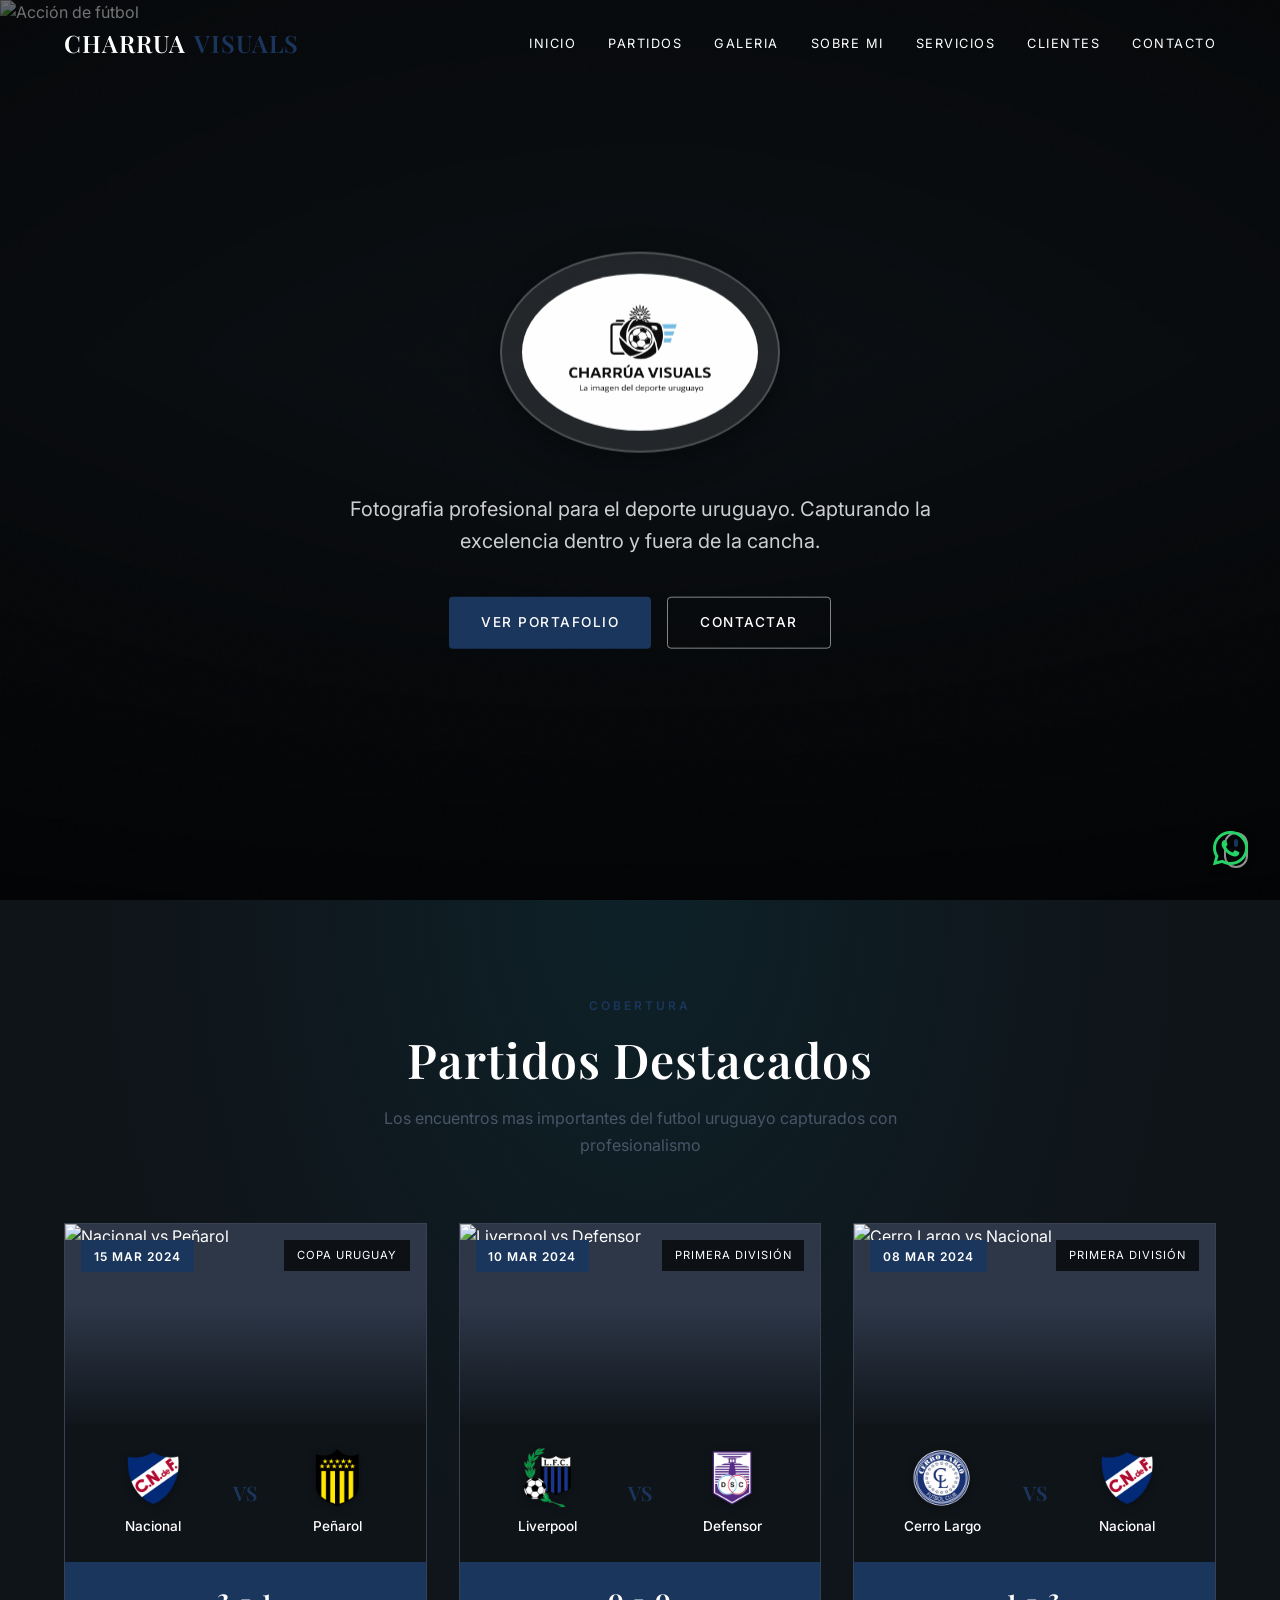
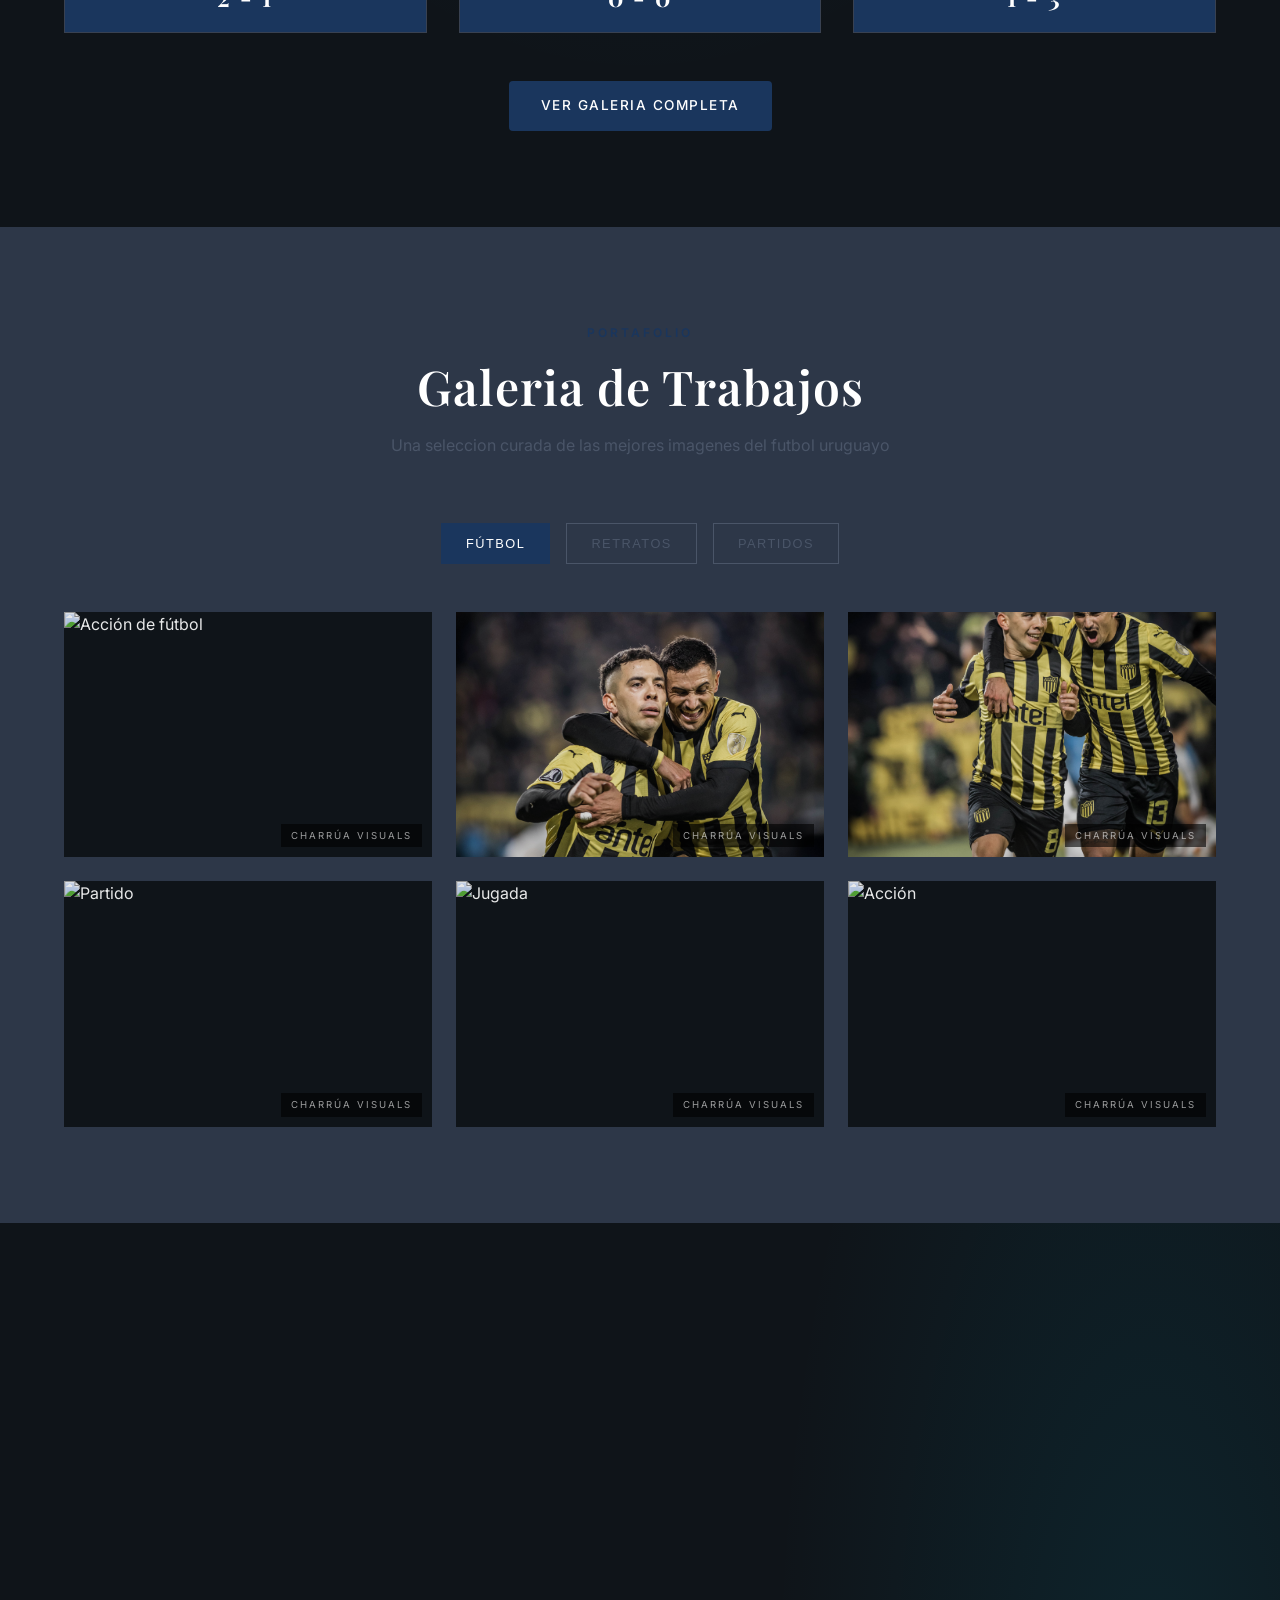
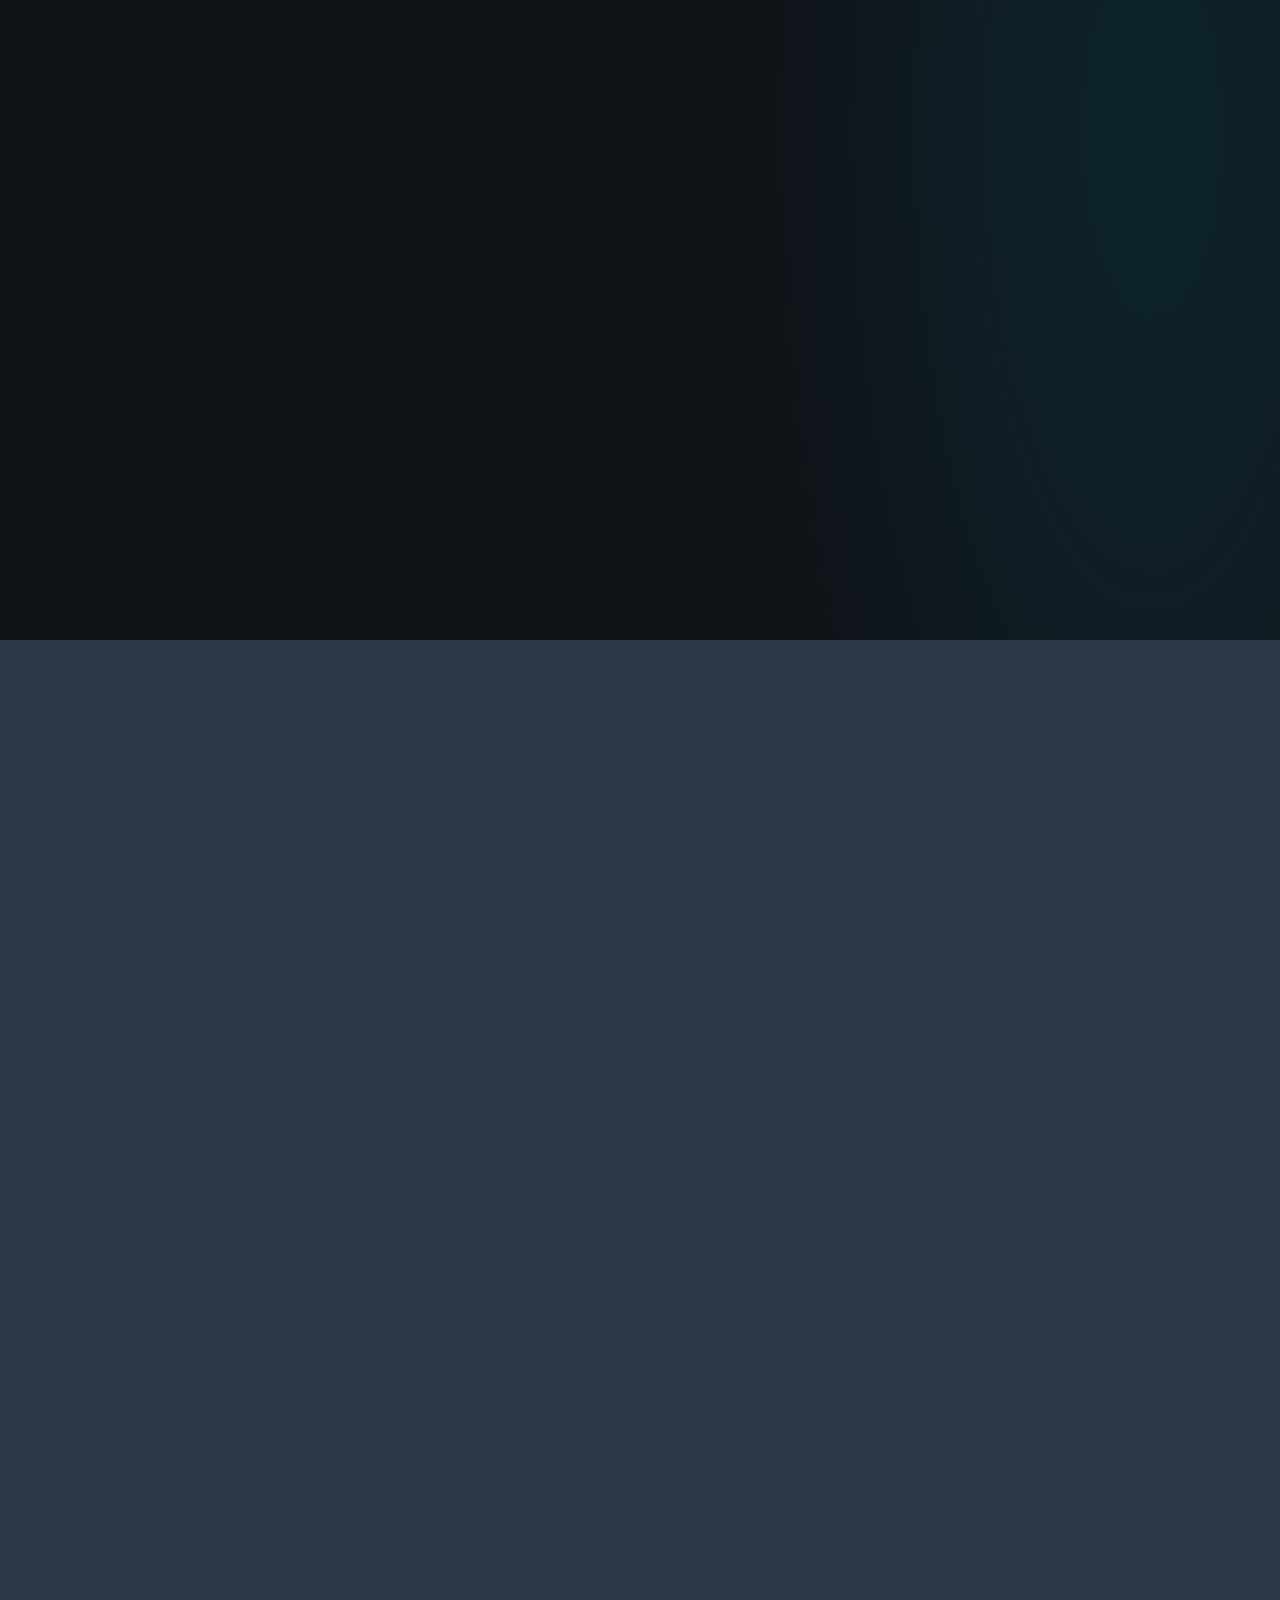
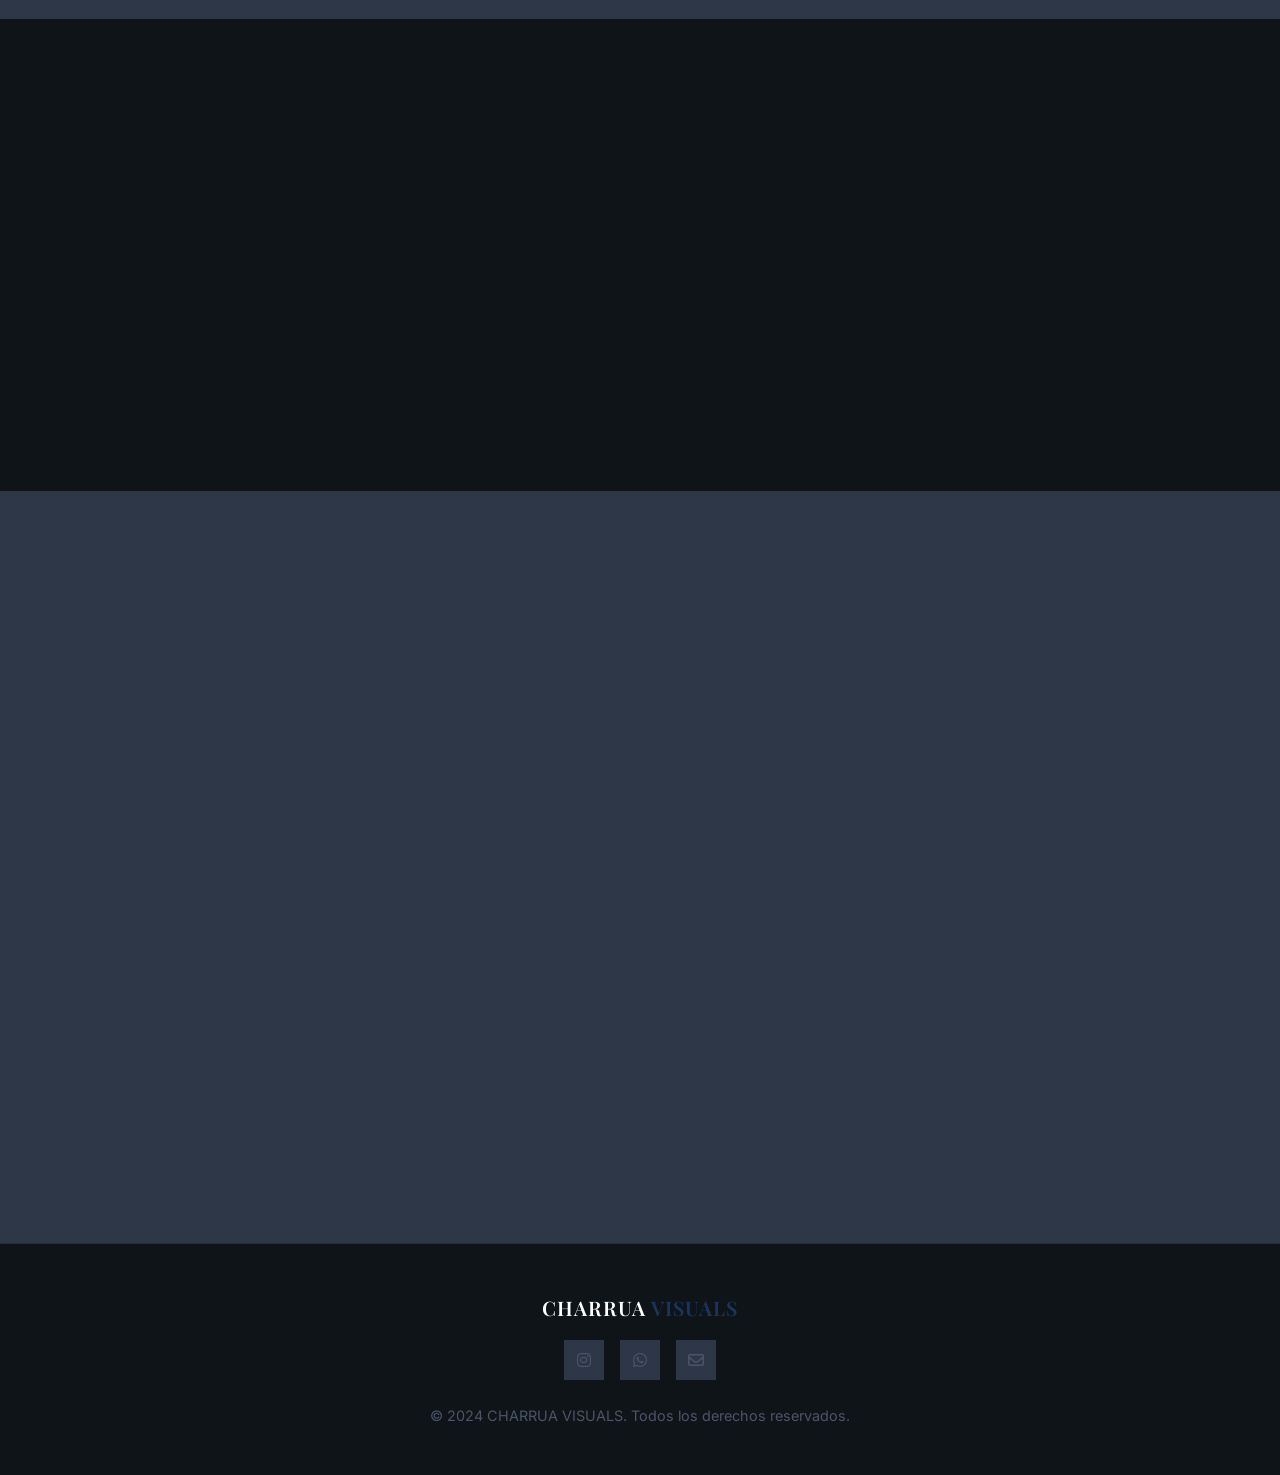
==== commit a35064b4: "version corporativa 1.0" ====
--- a/index.html
+++ b/index.html
@@ -16,6 +16,7 @@
         <a href="#inicio" class="nav-logo">CHARRUA <span>VISUALS</span></a>
         <ul class="nav-links">
             <li><a href="#inicio">Inicio</a></li>
+            <li><a href="#partidos">Partidos</a></li>
             <li><a href="#galeria">Galeria</a></li>
             <li><a href="#sobre-mi">Sobre Mi</a></li>
             <li><a href="#servicios">Servicios</a></li>
@@ -38,7 +39,9 @@
         </div>
         <div class="hero-overlay"></div>
         <div class="hero-content">
-            <h1 class="hero-title">CHARRUA <span>VISUALS</span></h1>
+            <div class="hero-logo">
+                <img src="logo.jpeg" alt="CHARRUA VISUALS" loading="eager">
+            </div>
             <p class="hero-subtitle">Fotografia profesional para el deporte uruguayo. Capturando la excelencia dentro y fuera de la cancha.</p>
             <div class="hero-buttons">
                 <a href="#galeria" class="btn btn-primary">Ver Portafolio</a>
@@ -47,6 +50,90 @@
         </div>
         <div class="scroll-indicator">
             <span></span>
+        </div>
+    </section>
+
+    <!-- Featured Matches Section -->
+    <section class="featured-matches" id="partidos">
+        <div class="section-header reveal">
+            <span class="section-label">Cobertura</span>
+            <h2 class="section-title">Partidos Destacados</h2>
+            <p class="section-subtitle">Los encuentros mas importantes del futbol uruguayo capturados con profesionalismo</p>
+        </div>
+        
+        <div class="matches-grid">
+            <div class="match-card reveal">
+                <div class="match-image">
+                    <img src="IMG_2611.jpg" alt="Nacional vs Peñarol" loading="lazy">
+                    <div class="match-overlay"></div>
+                    <span class="match-date">15 Mar 2024</span>
+                    <span class="match-competition">Copa Uruguay</span>
+                </div>
+                <div class="match-teams">
+                    <div class="team">
+                        <img src="nacional.png" alt="Nacional">
+                        <span class="team-name">Nacional</span>
+                    </div>
+                    <div class="match-vs">VS</div>
+                    <div class="team">
+                        <img src="peñarol.png" alt="Peñarol">
+                        <span class="team-name">Peñarol</span>
+                    </div>
+                </div>
+                <div class="match-score">
+                    <span>2 - 1</span>
+                </div>
+            </div>
+            
+            <div class="match-card reveal">
+                <div class="match-image">
+                    <img src="IMG_2614.jpg" alt="Liverpool vs Defensor" loading="lazy">
+                    <div class="match-overlay"></div>
+                    <span class="match-date">10 Mar 2024</span>
+                    <span class="match-competition">Primera División</span>
+                </div>
+                <div class="match-teams">
+                    <div class="team">
+                        <img src="liverpool.png" alt="Liverpool">
+                        <span class="team-name">Liverpool</span>
+                    </div>
+                    <div class="match-vs">VS</div>
+                    <div class="team">
+                        <img src="defensor.png" alt="Defensor">
+                        <span class="team-name">Defensor</span>
+                    </div>
+                </div>
+                <div class="match-score">
+                    <span>0 - 0</span>
+                </div>
+            </div>
+            
+            <div class="match-card reveal">
+                <div class="match-image">
+                    <img src="IMG_2616.jpg" alt="Cerro Largo vs Nacional" loading="lazy">
+                    <div class="match-overlay"></div>
+                    <span class="match-date">08 Mar 2024</span>
+                    <span class="match-competition">Primera División</span>
+                </div>
+                <div class="match-teams">
+                    <div class="team">
+                        <img src="cerrolargo.png" alt="Cerro Largo">
+                        <span class="team-name">Cerro Largo</span>
+                    </div>
+                    <div class="match-vs">VS</div>
+                    <div class="team">
+                        <img src="nacional.png" alt="Nacional">
+                        <span class="team-name">Nacional</span>
+                    </div>
+                </div>
+                <div class="match-score">
+                    <span>1 - 3</span>
+                </div>
+            </div>
+        </div>
+        
+        <div class="matches-cta reveal">
+            <a href="#galeria" class="btn btn-primary">Ver Galeria Completa</a>
         </div>
     </section>
 
@@ -475,6 +562,16 @@
         window.addEventListener('scroll', checkReveal);
         checkReveal();
 
+        // Parallax Effect
+        const heroSlide = document.querySelector('.hero-slide');
+        
+        window.addEventListener('scroll', () => {
+            const scrolled = window.pageYOffset;
+            if (heroSlide && scrolled < window.innerHeight) {
+                heroSlide.style.transform = `translateY(${scrolled * 0.4}px)`;
+            }
+        });
+
         // Form Submission
         document.getElementById('contactForm').addEventListener('submit', (e) => {
             e.preventDefault();
--- a/style.css
+++ b/style.css
@@ -227,7 +227,36 @@
             left: 0;
             width: 100%;
             height: 100%;
-            background: linear-gradient(180deg, rgba(0, 0, 0, 0.5) 0%, rgba(0, 0, 0, 0.3) 50%, rgba(0, 0, 0, 0.8) 100%);
+            background: linear-gradient(180deg, rgba(0, 0, 0, 0.3) 0%, rgba(0, 0, 0, 0.2) 40%, rgba(0, 0, 0, 0.7) 100%);
+            z-index: 5;
+        }
+
+        /* Vignette Effect */
+        .hero::after {
+            content: '';
+            position: absolute;
+            top: 0;
+            left: 0;
+            width: 100%;
+            height: 100%;
+            background: radial-gradient(ellipse at center, transparent 0%, rgba(0, 0, 0, 0.4) 100%);
+            pointer-events: none;
+            z-index: 6;
+        }
+
+        /* Film Grain Effect */
+        .hero::before {
+            content: '';
+            position: absolute;
+            top: 0;
+            left: 0;
+            width: 100%;
+            height: 100%;
+            background-image: url("data:image/svg+xml,%3Csvg viewBox='0 0 200 200' xmlns='http://www.w3.org/2000/svg'%3E%3Cfilter id='noise'%3E%3CfeTurbulence type='fractalNoise' baseFrequency='0.9' numOctaves='4' stitchTiles='stitch'/%3E%3C/filter%3E%3Crect width='100%25' height='100%25' filter='url(%23noise)'/%3E%3C/svg%3E");
+            opacity: 0.03;
+            pointer-events: none;
+            z-index: 7;
+            mix-blend-mode: overlay;
         }
 
         .hero-content {
@@ -239,6 +268,39 @@
             z-index: 10;
             width: 90%;
             max-width: 900px;
+        }
+
+        .hero-logo {
+            margin-bottom: 2rem;
+            opacity: 0;
+            transform: translateY(30px);
+            animation: fadeInUp 1s ease forwards 0.5s;
+        }
+
+        .hero-logo img {
+            max-width: 280px;
+            width: 100%;
+            height: auto;
+            border-radius: 50%;
+            background: rgba(255, 255, 255, 0.1);
+            padding: 20px;
+            backdrop-filter: blur(10px);
+            border: 2px solid rgba(255, 255, 255, 0.2);
+            box-shadow: 0 8px 32px rgba(0, 0, 0, 0.4);
+        }
+
+        @media (max-width: 768px) {
+            .hero-logo img {
+                max-width: 200px;
+                padding: 15px;
+            }
+        }
+
+        @media (max-width: 480px) {
+            .hero-logo img {
+                max-width: 160px;
+                padding: 12px;
+            }
         }
 
         .hero-title {
@@ -467,25 +529,31 @@
             background: var(--dark);
         }
 
+        .gallery-item::before {
+            content: '';
+            position: absolute;
+            top: 0;
+            left: 0;
+            width: 100%;
+            height: 100%;
+            background: linear-gradient(135deg, rgba(26, 54, 93, 0.3) 0%, rgba(0, 0, 0, 0.6) 100%);
+            z-index: 1;
+            opacity: 0;
+            transition: var(--transition);
+        }
+
         .gallery-item img {
             width: 100%;
             height: 100%;
             object-fit: cover;
-            transition: transform 0.6s ease;
+            transition: transform 0.6s ease, filter 0.6s ease;
             opacity: 0.9;
-        }
-
-        .gallery-item::before {
-            content: '';
-            position: absolute;
-            top: 0;
-            left: 0;
-            width: 100%;
-            height: 100%;
-            background: linear-gradient(180deg, transparent 50%, rgba(10,10,10,0.9) 100%);
-            z-index: 1;
-            opacity: 0;
-            transition: var(--transition);
+            filter: contrast(1) saturate(1);
+        }
+
+        .gallery-item:hover img {
+            transform: scale(1.1);
+            filter: contrast(1.1) saturate(1.2) brightness(1.1);
         }
 
         .gallery-item::after {
@@ -502,10 +570,8 @@
             padding: 0.5rem 1.5rem;
             z-index: 2;
             transition: var(--transition);
-        }
-
-        .gallery-item:hover img {
-            transform: scale(1.1);
+            backdrop-filter: blur(4px);
+            background: rgba(26, 54, 93, 0.8);
         }
 
         .gallery-item:hover::before,
@@ -1217,9 +1283,263 @@
         /* Scroll Reveal */
         .reveal {
             opacity: 0;
-            transition: all 0.8s ease;
+            transform: translateY(50px);
+            transition: all 0.8s cubic-bezier(0.5, 0, 0, 1);
         }
 
         .reveal.active {
             opacity: 1;
+            transform: translateY(0);
+        }
+
+        .reveal-left {
+            opacity: 0;
+            transform: translateX(-50px);
+            transition: all 0.8s cubic-bezier(0.5, 0, 0, 1);
+        }
+
+        .reveal-left.active {
+            opacity: 1;
+            transform: translateX(0);
+        }
+
+        .reveal-right {
+            opacity: 0;
+            transform: translateX(50px);
+            transition: all 0.8s cubic-bezier(0.5, 0, 0, 1);
+        }
+
+        .reveal-right.active {
+            opacity: 1;
+            transform: translateX(0);
+        }
+
+        .reveal-scale {
+            opacity: 0;
+            transform: scale(0.9);
+            transition: all 0.8s cubic-bezier(0.5, 0, 0, 1);
+        }
+
+        .reveal-scale.active {
+            opacity: 1;
+            transform: scale(1);
+        }
+
+        /* Featured Matches Section */
+        .featured-matches {
+            background: var(--dark);
+            position: relative;
+        }
+
+        .featured-matches::before {
+            content: '';
+            position: absolute;
+            top: 0;
+            left: 0;
+            right: 0;
+            bottom: 0;
+            background: radial-gradient(ellipse at center top, rgba(0, 180, 216, 0.08) 0%, transparent 60%);
+            pointer-events: none;
+        }
+
+        .matches-grid {
+            display: grid;
+            grid-template-columns: repeat(auto-fit, minmax(350px, 1fr));
+            gap: 2rem;
+            max-width: 1200px;
+            margin: 0 auto;
+            position: relative;
+        }
+
+        .match-card {
+            background: var(--secondary);
+            border-radius: 0;
+            overflow: hidden;
+            transition: var(--transition);
+            border: 1px solid rgba(255, 255, 255, 0.05);
+            position: relative;
+        }
+
+        .match-card::before {
+            content: '';
+            position: absolute;
+            top: 0;
+            left: 0;
+            width: 100%;
+            height: 100%;
+            background: linear-gradient(135deg, rgba(26, 54, 93, 0.1) 0%, transparent 50%);
+            opacity: 0;
+            transition: var(--transition);
+            z-index: 1;
+            pointer-events: none;
+        }
+
+        .match-card:hover {
+            transform: translateY(-8px);
+            box-shadow: var(--shadow-lg);
+            border-color: rgba(255, 255, 255, 0.1);
+        }
+
+        .match-card:hover::before {
+            opacity: 1;
+        }
+
+        .match-card:hover .match-image img {
+            transform: scale(1.1);
+            filter: contrast(1.1) saturate(1.1);
+        }
+
+        .match-image {
+            position: relative;
+            height: 200px;
+            overflow: hidden;
+        }
+
+        .match-image img {
+            width: 100%;
+            height: 100%;
+            object-fit: cover;
+            transition: transform 0.6s ease;
+        }
+
+        .match-card:hover .match-image img {
+            transform: scale(1.1);
+        }
+
+        .match-overlay {
+            position: absolute;
+            top: 0;
+            left: 0;
+            width: 100%;
+            height: 100%;
+            background: linear-gradient(180deg, transparent 40%, rgba(15, 20, 25, 0.95) 100%);
+        }
+
+        .match-date {
+            position: absolute;
+            top: 1rem;
+            left: 1rem;
+            background: var(--primary);
+            color: var(--light);
+            padding: 0.4rem 0.8rem;
+            font-size: 0.75rem;
+            font-weight: 600;
+            text-transform: uppercase;
+            letter-spacing: 1px;
+            border-radius: 0;
+        }
+
+        .match-competition {
+            position: absolute;
+            top: 1rem;
+            right: 1rem;
+            background: rgba(0, 0, 0, 0.7);
+            color: var(--light);
+            padding: 0.4rem 0.8rem;
+            font-size: 0.7rem;
+            text-transform: uppercase;
+            letter-spacing: 1px;
+            border-radius: 0;
+        }
+
+        .match-teams {
+            display: flex;
+            align-items: center;
+            justify-content: space-between;
+            padding: 1.5rem;
+            background: var(--dark);
+        }
+
+        .team {
+            display: flex;
+            flex-direction: column;
+            align-items: center;
+            gap: 0.5rem;
+            flex: 1;
+        }
+
+        .team img {
+            width: 60px;
+            height: 60px;
+            object-fit: contain;
+            filter: drop-shadow(0 2px 4px rgba(0, 0, 0, 0.3));
+        }
+
+        .team-name {
+            font-size: 0.85rem;
+            font-weight: 500;
+            color: var(--light);
+            text-align: center;
+        }
+
+        .match-vs {
+            font-family: 'Playfair Display', serif;
+            font-size: 1.25rem;
+            font-weight: 600;
+            color: var(--primary);
+            padding: 0 1rem;
+        }
+
+        .match-score {
+            background: var(--primary);
+            padding: 1rem;
+            text-align: center;
+        }
+
+        .match-score span {
+            font-family: 'Playfair Display', serif;
+            font-size: 1.5rem;
+            font-weight: 700;
+            color: var(--light);
+            letter-spacing: 2px;
+        }
+
+        .matches-cta {
+            text-align: center;
+            margin-top: 3rem;
+            position: relative;
+        }
+
+        @media (max-width: 768px) {
+            .matches-grid {
+                grid-template-columns: 1fr;
+            }
+        }
+
+        /* Parallax Effect */
+        .parallax {
+            background-attachment: fixed;
+            background-position: center;
+            background-repeat: no-repeat;
+            background-size: cover;
+        }
+
+        /* Smooth Scroll Enhancement */
+        html {
+            scroll-behavior: smooth;
+            scroll-padding-top: 80px;
+        }
+
+        /* Staggered Animation Delays */
+        .reveal:nth-child(1) { transition-delay: 0s; }
+        .reveal:nth-child(2) { transition-delay: 0.1s; }
+        .reveal:nth-child(3) { transition-delay: 0.2s; }
+        .reveal:nth-child(4) { transition-delay: 0.3s; }
+        .reveal:nth-child(5) { transition-delay: 0.4s; }
+
+        /* Float Animation for Cards */
+        @keyframes float {
+            0%, 100% { transform: translateY(0); }
+            50% { transform: translateY(-10px); }
+        }
+
+        .float-animation {
+            animation: float 3s ease-in-out infinite;
+        }
+
+        /* Gradient Border Animation */
+        @keyframes gradientBorder {
+            0% { background-position: 0% 50%; }
+            50% { background-position: 100% 50%; }
+            100% { background-position: 0% 50%; }
         }
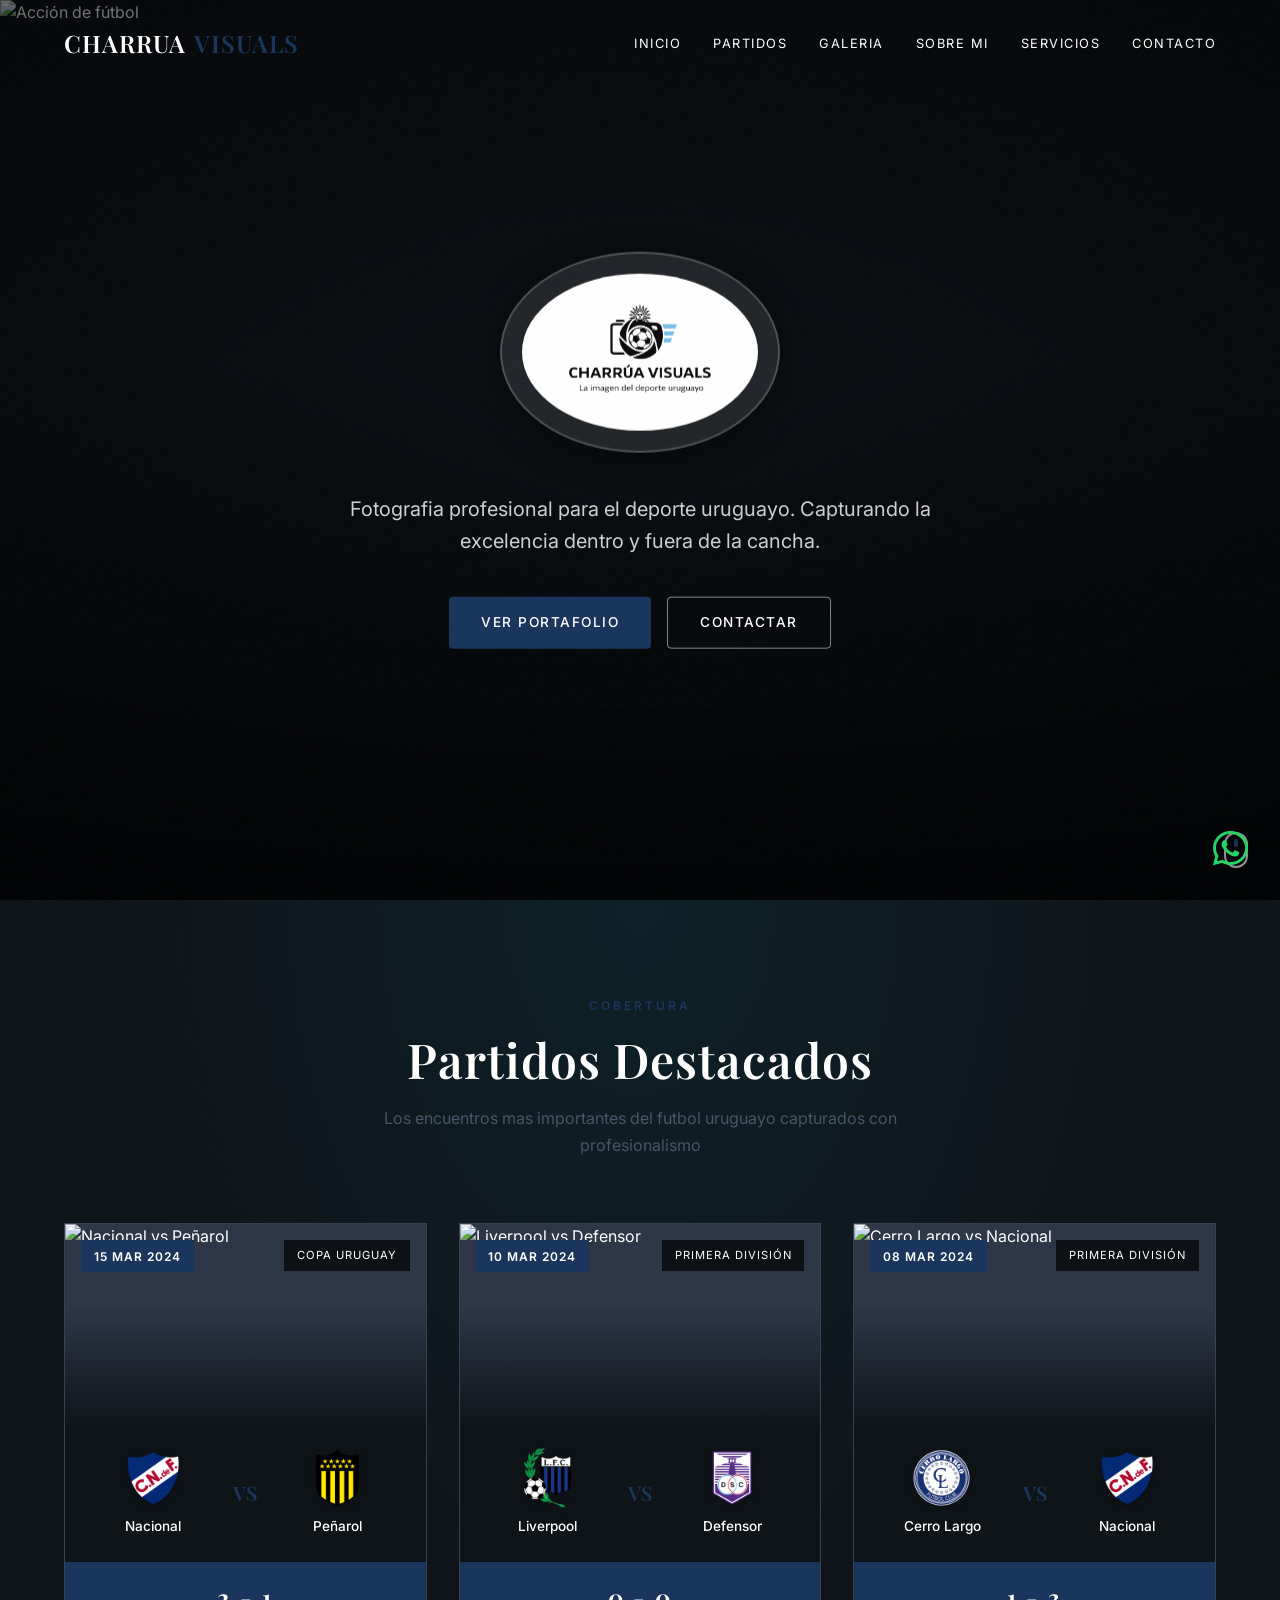
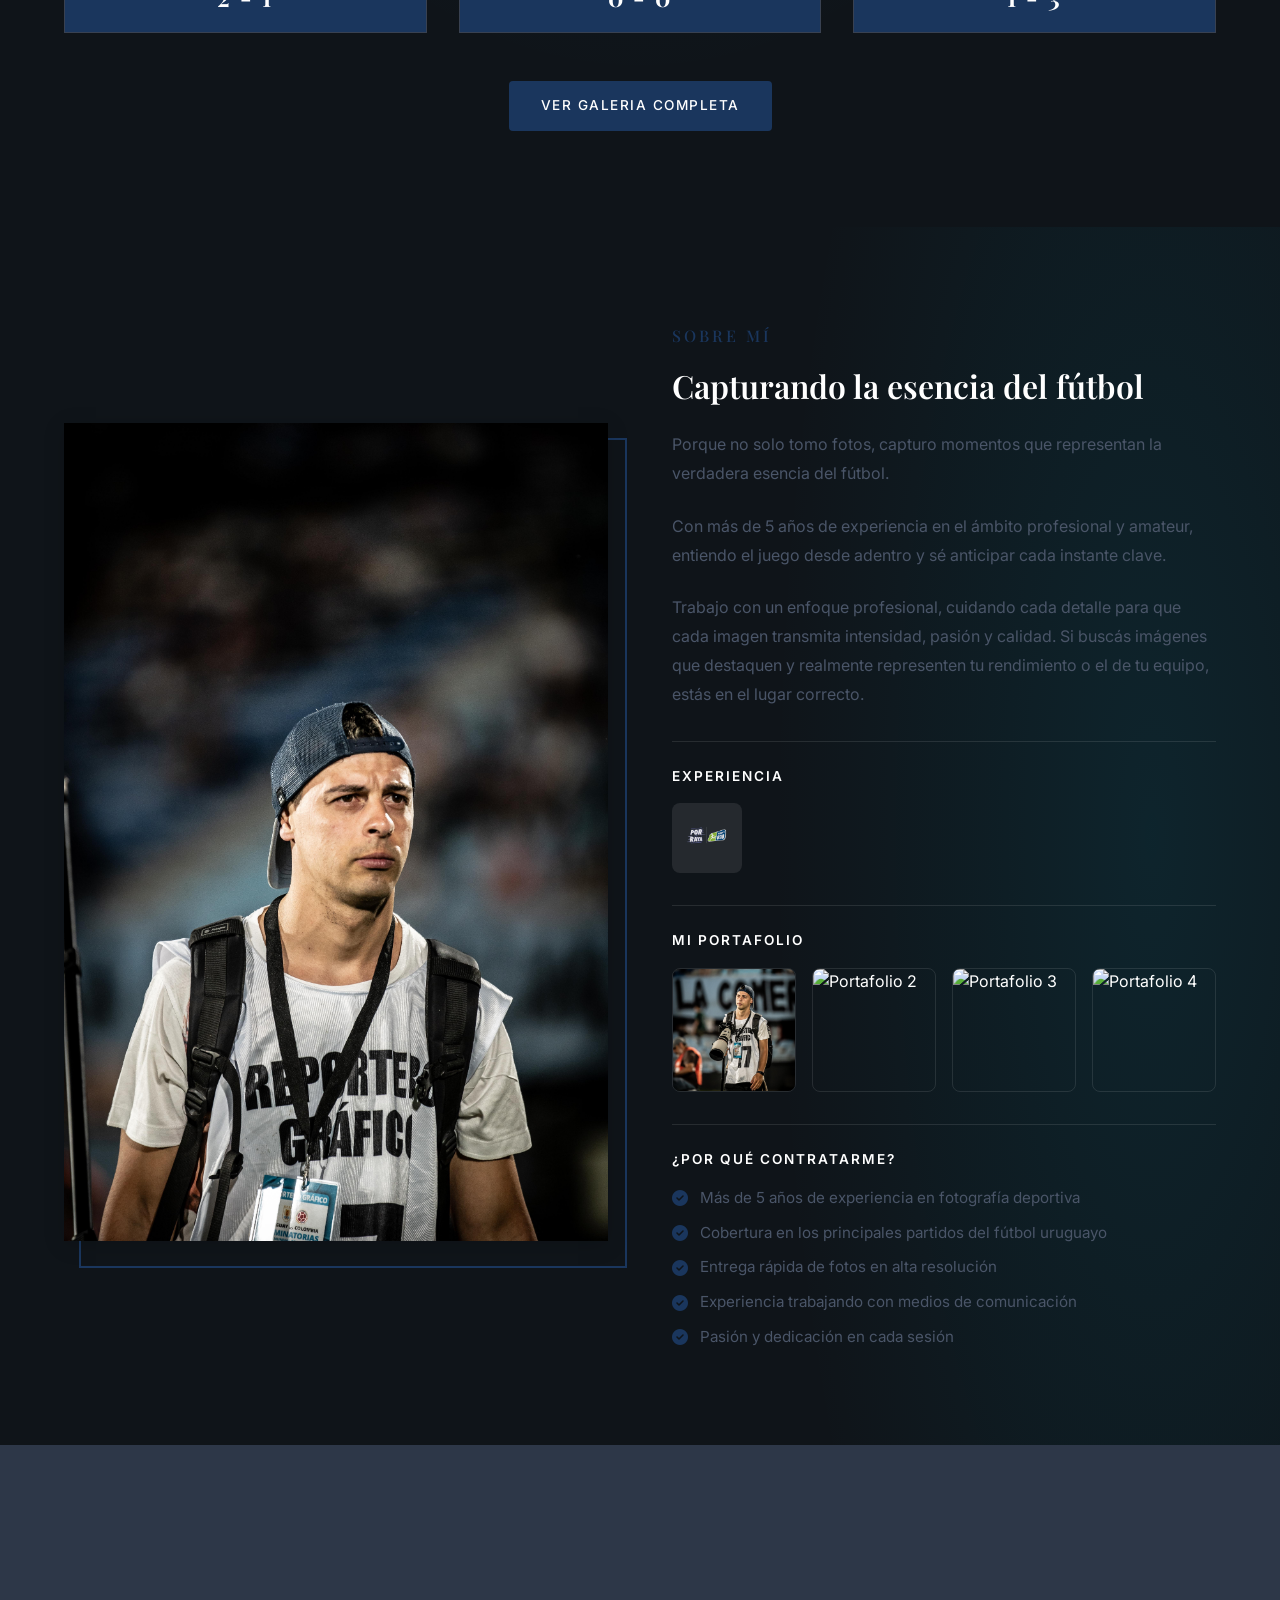
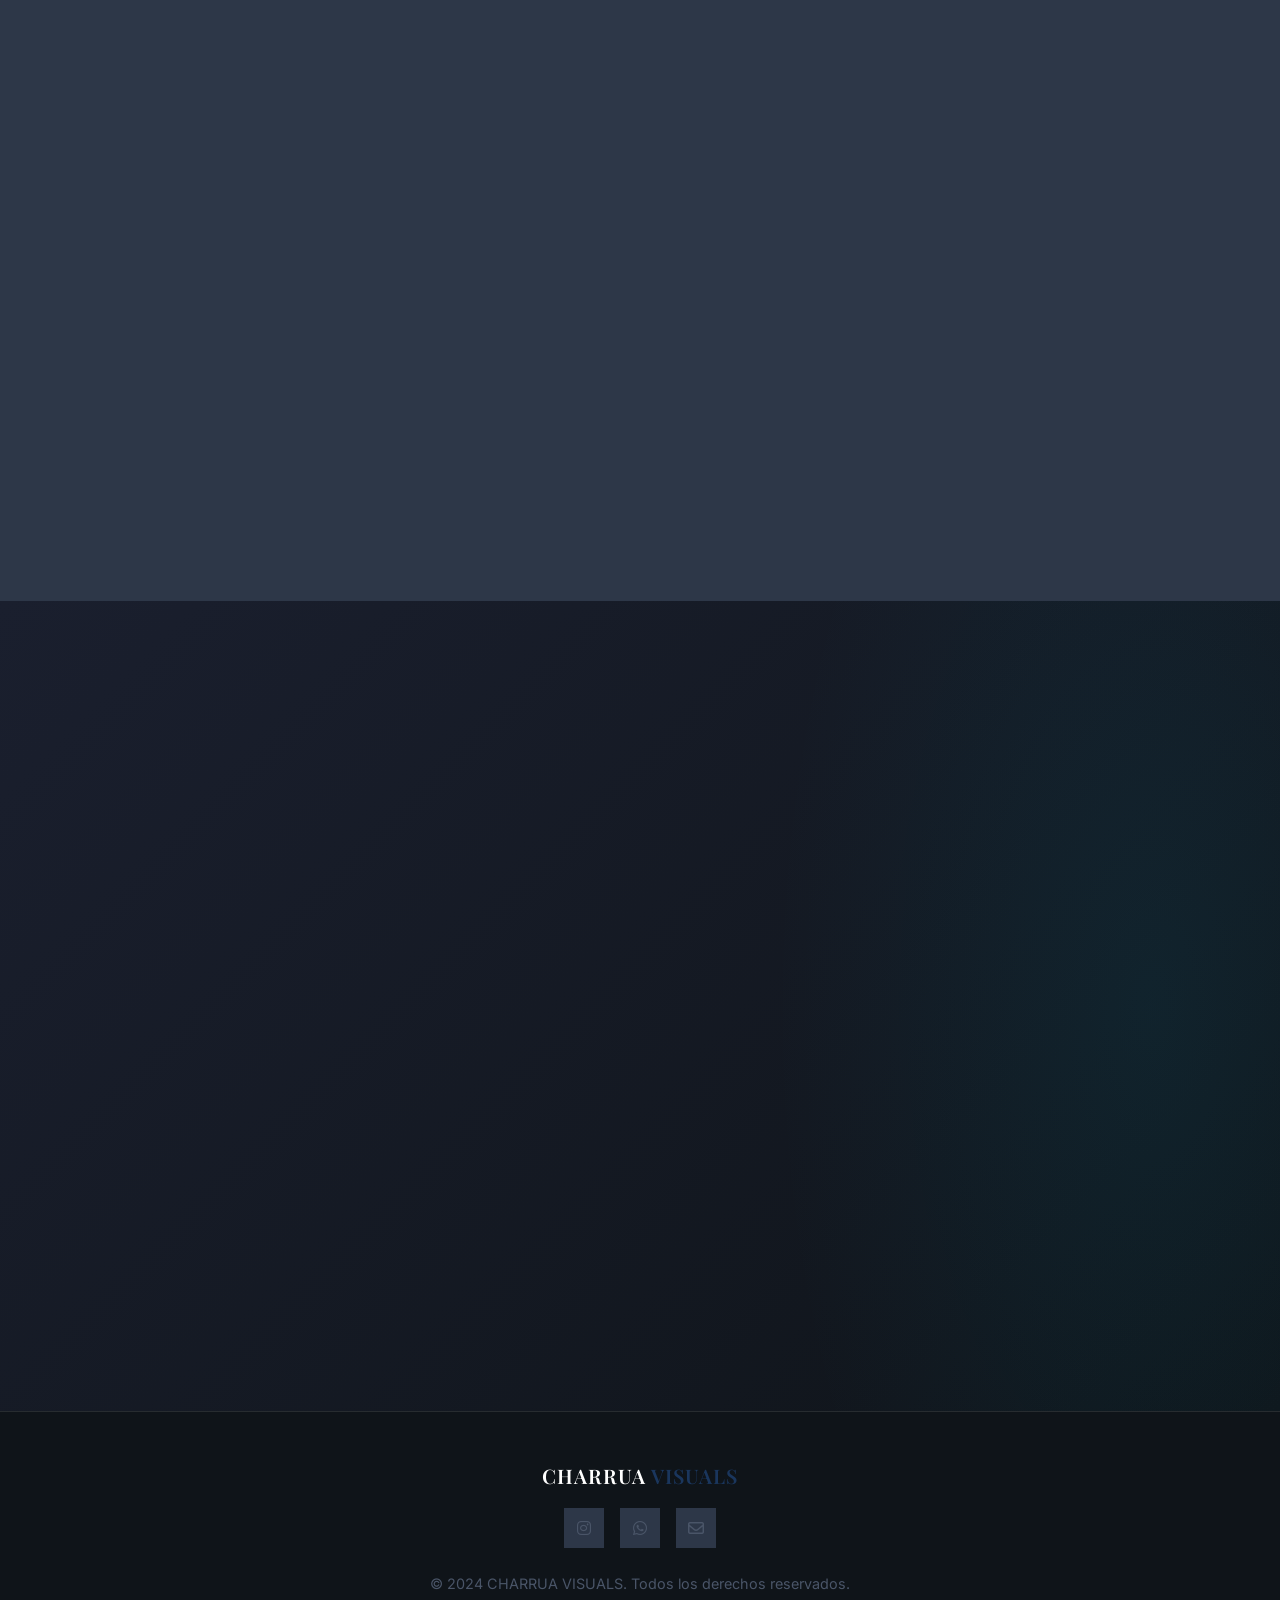
==== commit 92d98724: "actualizacion" ====
--- a/index.html
+++ b/index.html
@@ -17,10 +17,9 @@
         <ul class="nav-links">
             <li><a href="#inicio">Inicio</a></li>
             <li><a href="#partidos">Partidos</a></li>
-            <li><a href="#galeria">Galeria</a></li>
+            <li><a href="galeria.html">Galeria</a></li>
             <li><a href="#sobre-mi">Sobre Mi</a></li>
             <li><a href="#servicios">Servicios</a></li>
-            <li><a href="#clientes">Clientes</a></li>
             <li><a href="#contacto">Contacto</a></li>
         </ul>
         <div class="nav-toggle">
@@ -44,7 +43,7 @@
             </div>
             <p class="hero-subtitle">Fotografia profesional para el deporte uruguayo. Capturando la excelencia dentro y fuera de la cancha.</p>
             <div class="hero-buttons">
-                <a href="#galeria" class="btn btn-primary">Ver Portafolio</a>
+                <a href="galeria.html" class="btn btn-primary">Ver Portafolio</a>
                 <a href="#contacto" class="btn btn-outline">Contactar</a>
             </div>
         </div>
@@ -133,118 +132,7 @@
         </div>
         
         <div class="matches-cta reveal">
-            <a href="#galeria" class="btn btn-primary">Ver Galeria Completa</a>
-        </div>
-    </section>
-
-    <!-- Gallery Section -->
-    <section class="gallery" id="galeria">
-        <div class="section-header reveal">
-            <span class="section-label">Portafolio</span>
-            <h2 class="section-title">Galeria de Trabajos</h2>
-            <p class="section-subtitle">Una seleccion curada de las mejores imagenes del futbol uruguayo</p>
-        </div>
-        
-        <div class="gallery-tabs reveal">
-            <button class="gallery-tab active" data-category="futbol">Fútbol</button>
-            <button class="gallery-tab" data-category="retratos">Retratos</button>
-            <button class="gallery-tab" data-category="partidos">Partidos</button>
-        </div>
-
-        <!-- Fútbol -->
-        <div class="gallery-content active" data-category="futbol">
-            <div class="gallery-item" data-src="IMG_2611.jpg">
-                <img src="IMG_2611.jpg" alt="Acción de fútbol" loading="lazy">
-                <span class="watermark">CHARRÚA VISUALS</span>
-            </div>
-            <div class="gallery-item" data-src="IMG_2612.jpg">
-                <img src="IMG_2612.jpg" alt="Gol" loading="lazy">
-                <span class="watermark">CHARRÚA VISUALS</span>
-            </div>
-            <div class="gallery-item" data-src="IMG_2613.jpg">
-                <img src="IMG_2613.jpg" alt="Celebración" loading="lazy">
-                <span class="watermark">CHARRÚA VISUALS</span>
-            </div>
-            <div class="gallery-item" data-src="IMG_2614.jpg">
-                <img src="IMG_2614.jpg" alt="Partido" loading="lazy">
-                <span class="watermark">CHARRÚA VISUALS</span>
-            </div>
-            <div class="gallery-item" data-src="IMG_2615.jpg">
-                <img src="IMG_2615.jpg" alt="Jugada" loading="lazy">
-                <span class="watermark">CHARRÚA VISUALS</span>
-            </div>
-            <div class="gallery-item" data-src="IMG_2616.jpg">
-                <img src="IMG_2616.jpg" alt="Acción" loading="lazy">
-                <span class="watermark">CHARRÚA VISUALS</span>
-            </div>
-        </div>
-
-        <!-- Entrenamientos -->
-        <div class="gallery-content" data-category="entrenamientos">
-            <div class="gallery-item" data-src="IMG_2617.jpg">
-                <img src="IMG_2617.jpg" alt="Entrenamiento" loading="lazy">
-                <span class="watermark">CHARRÚA VISUALS</span>
-            </div>
-            <div class="gallery-item" data-src="IMG_2618.jpg">
-                <img src="IMG_2618.jpg" alt="Práctica" loading="lazy">
-                <span class="watermark">CHARRÚA VISUALS</span>
-            </div>
-            <div class="gallery-item" data-src="IMG_2619.jpg">
-                <img src="IMG_2619.jpg" alt="Ejercicio" loading="lazy">
-                <span class="watermark">CHARRÚA VISUALS</span>
-            </div>
-            <div class="gallery-item" data-src="IMG_2620.jpg">
-                <img src="IMG_2620.jpg" alt="Entreno" loading="lazy">
-                <span class="watermark">CHARRÚA VISUALS</span>
-            </div>
-        </div>
-
-        <!-- Retratos -->
-        <div class="gallery-content" data-category="retratos">
-            <div class="gallery-item" data-src="IMG_2621.jpg">
-                <img src="IMG_2621.jpg" alt="Retrato jugador" loading="lazy">
-                <span class="watermark">CHARRÚA VISUALS</span>
-            </div>
-            <div class="gallery-item" data-src="IMG_2622.jpg">
-                <img src="IMG_2622.jpg" alt="Foto profesional" loading="lazy">
-                <span class="watermark">CHARRÚA VISUALS</span>
-            </div>
-            <div class="gallery-item" data-src="IMG_2623.jpg">
-                <img src="IMG_2623.jpg" alt="Retrato" loading="lazy">
-                <span class="watermark">CHARRÚA VISUALS</span>
-            </div>
-            <div class="gallery-item" data-src="IMG_2624.jpg">
-                <img src="IMG_2624.jpg" alt="Jugador" loading="lazy">
-                <span class="watermark">CHARRÚA VISUALS</span>
-            </div>
-            <div class="gallery-item" data-src="IMG_2625.jpg">
-                <img src="IMG_2625.jpg" alt="Perfil" loading="lazy">
-                <span class="watermark">CHARRÚA VISUALS</span>
-            </div>
-        </div>
-
-        <!-- Partidos -->
-        <div class="gallery-content" data-category="partidos">
-            <div class="gallery-item" data-src="IMG_2611.jpg">
-                <img src="IMG_2611.jpg" alt="Partido completo" loading="lazy">
-                <span class="watermark">CHARRÚA VISUALS</span>
-            </div>
-            <div class="gallery-item" data-src="IMG_2614.jpg">
-                <img src="IMG_2614.jpg" alt="Partido" loading="lazy">
-                <span class="watermark">CHARRÚA VISUALS</span>
-            </div>
-            <div class="gallery-item" data-src="IMG_2615.jpg">
-                <img src="IMG_2615.jpg" alt="Encuentro" loading="lazy">
-                <span class="watermark">CHARRÚA VISUALS</span>
-            </div>
-            <div class="gallery-item" data-src="IMG_2616.jpg">
-                <img src="IMG_2616.jpg" alt="Partido" loading="lazy">
-                <span class="watermark">CHARRÚA VISUALS</span>
-            </div>
-            <div class="gallery-item" data-src="IMG_2618.jpg">
-                <img src="IMG_2618.jpg" alt="Partido" loading="lazy">
-                <span class="watermark">CHARRÚA VISUALS</span>
-            </div>
+            <a href="galeria.html" class="btn btn-primary">Ver Galeria Completa</a>
         </div>
     </section>
 
@@ -255,23 +143,49 @@
                 <img src="yo.jpeg" alt="Fotógrafo deportivo" loading="lazy">
             </div>
             <div class="about-content reveal">
-                <h3>Sobre Mi</h3>
-                <h2>Profesionalismo en cada captura</h2>
-                <p>Con mas de 8 anos de experiencia en fotografia deportiva, me especializo en documentar la intensidad y emocion del futbol uruguayo. Desde encuentros decisive hasta sesiones profesionales, mi compromiso es entregar imagenes que narran historias.</p>
-                <p>He tenido el privilegio de trabajar con los principales clubes y entidades del pais, construyendo un portafolio solido que refleja la pasion de nuestro deporte.</p>
-                <div class="about-stats">
-                    <div class="stat">
-                        <div class="stat-number">500+</div>
-                        <div class="stat-label">Partidos</div>
-                    </div>
-                    <div class="stat">
-                        <div class="stat-number">50+</div>
-                        <div class="stat-label">Clubes</div>
-                    </div>
-                    <div class="stat">
-                        <div class="stat-number">8+</div>
-                        <div class="stat-label">Años</div>
-                    </div>
+                <h3>Sobre mí</h3>
+                <h2>Capturando la esencia del fútbol</h2>
+                <p>Porque no solo tomo fotos, capturo momentos que representan la verdadera esencia del fútbol.</p>
+                <p>Con más de 5 años de experiencia en el ámbito profesional y amateur, entiendo el juego desde adentro y sé anticipar cada instante clave.</p>
+                <p>Trabajo con un enfoque profesional, cuidando cada detalle para que cada imagen transmita intensidad, pasión y calidad. Si buscás imágenes que destaquen y realmente representen tu rendimiento o el de tu equipo, estás en el lugar correcto.</p>
+                
+                <!-- Experiencia / Equipos -->
+                <div class="about-experience">
+                    <h4>Experiencia</h4>
+                    <div class="experience-logos">
+                        <img src="Logo 2022 blanco por la raya .png" alt="Club Nacional" class="experience-logo" title="Club Nacional de Football">
+                    </div>
+                </div>
+                
+                <!-- Portafolio -->
+                <div class="about-portfolio">
+                    <h4>Mi Portafolio</h4>
+                    <div class="portfolio-grid">
+                        <div class="portfolio-item">
+                            <img src="yo1.jpeg" alt="Portafolio 1" loading="lazy">
+                        </div>
+                        <div class="portfolio-item">
+                            <img src="yo2.jpeg" alt="Portafolio 2" loading="lazy">
+                        </div>
+                        <div class="portfolio-item">
+                            <img src="IMG_2617.jpg" alt="Portafolio 3" loading="lazy">
+                        </div>
+                        <div class="portfolio-item">
+                            <img src="IMG_2611.jpg" alt="Portafolio 4" loading="lazy">
+                        </div>
+                    </div>
+                </div>
+                
+                <!-- Por qué contratarme -->
+                <div class="about-why-hire">
+                    <h4>¿Por qué contratarme?</h4>
+                    <ul class="why-hire-list">
+                        <li><i class="fas fa-check-circle"></i> Más de 5 años de experiencia en fotografía deportiva</li>
+                        <li><i class="fas fa-check-circle"></i> Cobertura en los principales partidos del fútbol uruguayo</li>
+                        <li><i class="fas fa-check-circle"></i> Entrega rápida de fotos en alta resolución</li>
+                        <li><i class="fas fa-check-circle"></i> Experiencia trabajando con medios de comunicación</li>
+                        <li><i class="fas fa-check-circle"></i> Pasión y dedicación en cada sesión</li>
+                    </ul>
                 </div>
             </div>
         </div>
@@ -287,106 +201,130 @@
 
         <div class="services-grid">
             <div class="service-card reveal">
-                <div class="service-icon">&#9917;</div>
+                <div class="service-icon">
+                    <i class="fas fa-futbol"></i>
+                </div>
                 <h3>Fotografia de Partidos</h3>
                 <p>Cobertura completa de partidos con captura de todos los momentos clave, goles y jugadas decisive.</p>
+                <div class="service-card-hover">
+                    <span>Ver más</span>
+                </div>
             </div>
             <div class="service-card reveal">
-                <div class="service-icon">&#128247;</div>
+                <div class="service-icon">
+                    <i class="fas fa-camera"></i>
+                </div>
                 <h3>Sesiones para Jugadores</h3>
                 <p>Fotos profesionales para redes sociales, portafolios personales o presentaciones a clubes.</p>
+                <div class="service-card-hover">
+                    <span>Ver más</span>
+                </div>
             </div>
             <div class="service-card reveal">
-                <div class="service-icon">&#127909;</div>
+                <div class="service-icon">
+                    <i class="fas fa-trophy"></i>
+                </div>
                 <h3>Cobertura de Torneos</h3>
                 <p>Documentacion completa de torneos juveniles, amateur y profesional en todo el pais.</p>
+                <div class="service-card-hover">
+                    <span>Ver más</span>
+                </div>
             </div>
             <div class="service-card reveal">
-                <div class="service-icon">&#128444;</div>
+                <div class="service-icon">
+                    <i class="fas fa-images"></i>
+                </div>
                 <h3>Galeria Premium</h3>
                 <p>Edicion profesional de imagenes con entrega en alta resolucion para uso comercial.</p>
-            </div>
-        </div>
-    </section>
-
-    <!-- Clients Section -->
-    <section class="clients" id="clientes">
-        <div class="section-header reveal">
-            <span class="section-label">Colaboraciones</span>
-            <h2 class="section-title">Clientes y Clubes</h2>
-            <p class="section-subtitle">Instituciones y clubes que han confiado en mis servicios</p>
-        </div>
-
-        <div class="clients-grid reveal">
-            <div class="client-logo">
-                <img src="nacional.png" alt="Club Nacional" loading="lazy">
-            </div>
-            <div class="client-logo">
-                <img src="peñarol.png" alt="Club Atlético Peñarol" loading="lazy">
-            </div>
-            <div class="client-logo">
-                <img src="defensor.png" alt="Defensor Sporting" loading="lazy">
-            </div>
-            <div class="client-logo">
-                <img src="liverpool.png" alt="Liverpool FC" loading="lazy">
-            </div>
-            <div class="client-logo">
-                <img src="cerrolargo.png" alt="Cerro Largo" loading="lazy">
-            </div>
-            <div class="client-logo">
-                <img src="auf.png" alt="AUF" loading="lazy">
+                <div class="service-card-hover">
+                    <span>Ver más</span>
+                </div>
             </div>
         </div>
     </section>
 
     <!-- Contact Section -->
     <section class="contact" id="contacto">
+        <div class="contact-bg-decoration"></div>
         <div class="contact-container">
             <div class="contact-info reveal">
-                <h3>Contacto</h3>
-                <h2>Hablemos de su proyecto</h2>
-                <p>¿Necesita cobertura fotografica para su club, sesion profesional para su equipo o contenido para redes sociales? Escribame y cotizamos juntos.</p>
+                <div class="contact-label">
+                    <span class="contact-label-line"></span>
+                    <span>Contacto</span>
+                </div>
+                <h2>Hablemos de<br>tu proyecto</h2>
+                <p>¿Necesitas cobertura fotográfica para tu club, sesión profesional para tu equipo o contenido para redes sociales? Escríbeme y cotizamos juntos.</p>
                 
                 <div class="contact-methods">
                     <a href="https://wa.me/59800000000" class="contact-method" target="_blank">
-                        <div class="contact-method-icon"><i class="fab fa-whatsapp"></i></div>
+                        <div class="contact-method-icon">
+                            <i class="fab fa-whatsapp"></i>
+                        </div>
                         <div class="contact-method-text">
                             <span>WhatsApp</span>
-                            +598 XX XXX XXX
+                            <p>+598 XX XXX XXX</p>
+                        </div>
+                        <div class="contact-method-arrow">
+                            <i class="fas fa-arrow-right"></i>
                         </div>
                     </a>
                     <a href="https://instagram.com" class="contact-method" target="_blank">
-                        <div class="contact-method-icon"><i class="fab fa-instagram"></i></div>
+                        <div class="contact-method-icon">
+                            <i class="fab fa-instagram"></i>
+                        </div>
                         <div class="contact-method-text">
                             <span>Instagram</span>
-                            @charruavisuals
+                            <p>@charruavisuals</p>
+                        </div>
+                        <div class="contact-method-arrow">
+                            <i class="fas fa-arrow-right"></i>
                         </div>
                     </a>
                     <a href="mailto:contacto@charruavisuals.com" class="contact-method">
-                        <div class="contact-method-icon"><i class="far fa-envelope"></i></div>
+                        <div class="contact-method-icon">
+                            <i class="far fa-envelope"></i>
+                        </div>
                         <div class="contact-method-text">
                             <span>Email</span>
-                            contacto@charruavisuals.com
+                            <p>contacto@charruavisuals.com</p>
+                        </div>
+                        <div class="contact-method-arrow">
+                            <i class="fas fa-arrow-right"></i>
                         </div>
                     </a>
                 </div>
             </div>
 
             <div class="contact-form reveal">
+                <div class="form-header">
+                    <h3>Envía un mensaje</h3>
+                    <p>Completa el formulario y te contactaré pronto</p>
+                </div>
                 <form id="contactForm">
+                    <div class="form-row">
+                        <div class="form-group">
+                            <input type="text" id="name" name="name" placeholder="Tu nombre" required>
+                            <div class="form-group-icon">
+                                <i class="far fa-user"></i>
+                            </div>
+                        </div>
+                        <div class="form-group">
+                            <input type="email" id="email" name="email" placeholder="tu@email.com" required>
+                            <div class="form-group-icon">
+                                <i class="far fa-envelope"></i>
+                            </div>
+                        </div>
+                    </div>
                     <div class="form-group">
-                        <label for="name">Nombre completo</label>
-                        <input type="text" id="name" name="name" placeholder="Tu nombre" required>
-                    </div>
-                    <div class="form-group">
-                        <label for="email">Email</label>
-                        <input type="email" id="email" name="email" placeholder="tu@email.com" required>
-                    </div>
-                    <div class="form-group">
-                        <label for="message">Mensaje</label>
                         <textarea id="message" name="message" placeholder="¿Qué tipo de sesión necesitas?" required></textarea>
-                    </div>
-                    <button type="submit" class="btn btn-primary">Enviar Mensaje</button>
+                        <div class="form-group-icon">
+                            <i class="far fa-comment"></i>
+                        </div>
+                    </div>
+                    <button type="submit" class="btn btn-primary btn-submit">
+                        <span>Enviar Mensaje</span>
+                        <i class="fas fa-paper-plane"></i>
+                    </button>
                 </form>
             </div>
         </div>
--- a/style.css
+++ b/style.css
@@ -212,6 +212,13 @@
             animation: zoomOut 2.5s ease-out forwards;
         }
 
+        /* Desktop: show upper part of hero image (faces) */
+        @media (min-width: 969px) {
+            .hero-slide img {
+                object-position: center 15%;
+            }
+        }
+
         @keyframes zoomOut {
             0% {
                 transform: scale(1.05);
@@ -682,6 +689,151 @@
             line-height: 1.8;
         }
 
+        /* Experiencia en Clubes - Sobre Mi */
+        .about-experience {
+            margin-top: 2rem;
+            padding-top: 1.5rem;
+            border-top: 1px solid rgba(255, 255, 255, 0.1);
+        }
+
+        .about-experience h4 {
+            color: var(--light);
+            font-family: 'Inter', sans-serif;
+            font-size: 0.85rem;
+            font-weight: 600;
+            letter-spacing: 2px;
+            text-transform: uppercase;
+            margin-bottom: 1rem;
+        }
+
+        .experience-logos {
+            display: flex;
+            gap: 15px;
+            flex-wrap: wrap;
+            align-items: center;
+        }
+
+        .experience-logo {
+            width: 70px;
+            height: 70px;
+            object-fit: contain;
+            opacity: 0.9;
+            transition: all 0.3s ease;
+            background: rgba(255, 255, 255, 0.1);
+            padding: 5px;
+            border-radius: 8px;
+        }
+
+        .experience-logo:hover {
+            opacity: 1;
+            transform: scale(1.1);
+        }
+
+        /* Portafolio en Sobre Mi */
+        .about-portfolio {
+            margin-top: 2rem;
+            padding-top: 1.5rem;
+            border-top: 1px solid rgba(255, 255, 255, 0.1);
+        }
+
+        .about-portfolio h4 {
+            color: var(--light);
+            font-family: 'Inter', sans-serif;
+            font-size: 0.85rem;
+            font-weight: 600;
+            letter-spacing: 2px;
+            text-transform: uppercase;
+            margin-bottom: 1rem;
+        }
+
+        .portfolio-grid {
+            display: grid;
+            grid-template-columns: repeat(4, 1fr);
+            gap: 1rem;
+        }
+
+        .portfolio-item {
+            position: relative;
+            aspect-ratio: 1;
+            overflow: hidden;
+            border-radius: 8px;
+            cursor: pointer;
+            border: 1px solid rgba(255, 255, 255, 0.1);
+        }
+
+        .portfolio-item img {
+            width: 100%;
+            height: 100%;
+            object-fit: cover;
+            transition: all 0.4s ease;
+        }
+
+        .portfolio-item:hover img {
+            transform: scale(1.15);
+            filter: brightness(1.1) contrast(1.1);
+        }
+
+        .portfolio-item::after {
+            content: '';
+            position: absolute;
+            top: 0;
+            left: 0;
+            width: 100%;
+            height: 100%;
+            background: linear-gradient(135deg, rgba(26, 54, 93, 0.2) 0%, rgba(0, 0, 0, 0.4) 100%);
+            opacity: 0;
+            transition: all 0.3s ease;
+        }
+
+        .portfolio-item:hover::after {
+            opacity: 1;
+        }
+
+        /* Por qué contratarme */
+        .about-why-hire {
+            margin-top: 2rem;
+            padding-top: 1.5rem;
+            border-top: 1px solid rgba(255, 255, 255, 0.1);
+        }
+
+        .about-why-hire h4 {
+            color: var(--light);
+            font-family: 'Inter', sans-serif;
+            font-size: 0.85rem;
+            font-weight: 600;
+            letter-spacing: 2px;
+            text-transform: uppercase;
+            margin-bottom: 1rem;
+        }
+
+        .why-hire-list {
+            list-style: none;
+            display: flex;
+            flex-direction: column;
+            gap: 0.75rem;
+        }
+
+        .why-hire-list li {
+            display: flex;
+            align-items: center;
+            gap: 0.75rem;
+            color: var(--gray);
+            font-size: 0.95rem;
+            line-height: 1.5;
+        }
+
+        .why-hire-list li i {
+            color: var(--primary);
+            font-size: 1rem;
+            flex-shrink: 0;
+        }
+
+        @media (max-width: 768px) {
+            .portfolio-grid {
+                grid-template-columns: repeat(2, 1fr);
+            }
+        }
+
         .about-stats {
             display: flex;
             gap: 2rem;
@@ -715,7 +867,7 @@
 
         .services-grid {
             display: grid;
-            grid-template-columns: repeat(auto-fit, minmax(300px, 1fr));
+            grid-template-columns: repeat(4, 1fr);
             gap: 2rem;
             max-width: 1200px;
             margin: 0 auto;
@@ -726,7 +878,7 @@
             padding: 2.5rem 2rem;
             border-radius: 0;
             text-align: left;
-            transition: var(--transition);
+            transition: all 0.5s cubic-bezier(0.4, 0, 0.2, 1);
             position: relative;
             overflow: hidden;
             border: 1px solid rgba(255,255,255,0.05);
@@ -737,55 +889,113 @@
             position: absolute;
             top: 0;
             left: 0;
-            width: 3px;
-            height: 100%;
-            background: var(--primary);
-            transform: scaleY(0);
-            transition: var(--transition);
+            width: 100%;
+            height: 4px;
+            background: linear-gradient(90deg, var(--primary), var(--accent));
+            transform: scaleX(0);
+            transform-origin: left;
+            transition: transform 0.5s cubic-bezier(0.4, 0, 0.2, 1);
         }
 
         .service-card:hover {
-            transform: translateY(-5px);
-            border-color: rgba(255,255,255,0.1);
+            transform: translateY(-10px);
+            border-color: rgba(255,255,255,0.15);
+            box-shadow: 0 20px 40px rgba(0, 0, 0, 0.4);
         }
 
         .service-card:hover::before {
-            transform: scaleY(1);
+            transform: scaleX(1);
         }
 
         .service-icon {
-            width: 50px;
-            height: 50px;
+            width: 70px;
+            height: 70px;
             margin-bottom: 1.5rem;
-            background: transparent;
+            background: linear-gradient(135deg, rgba(26, 54, 93, 0.3) 0%, rgba(0, 180, 216, 0.1) 100%);
             border: 1px solid var(--primary);
-            border-radius: 0;
+            border-radius: 50%;
             display: flex;
             align-items: center;
             justify-content: center;
-            font-size: 1.5rem;
+            font-size: 1.75rem;
             color: var(--primary);
-            transition: var(--transition);
+            transition: all 0.4s ease;
+            position: relative;
+        }
+
+        .service-icon::after {
+            content: '';
+            position: absolute;
+            width: 100%;
+            height: 100%;
+            border-radius: 50%;
+            border: 1px solid var(--primary);
+            opacity: 0;
+            transform: scale(1.3);
+            transition: all 0.4s ease;
         }
 
         .service-card:hover .service-icon {
             background: var(--primary);
             color: var(--light);
+            transform: scale(1.1);
+            box-shadow: 0 10px 30px rgba(26, 54, 93, 0.4);
+        }
+
+        .service-card:hover .service-icon::after {
+            opacity: 0.5;
+            transform: scale(1.6);
+            border-color: var(--accent);
         }
 
         .service-card h3 {
             font-family: 'Playfair Display', serif;
-            font-size: 1.25rem;
+            font-size: 1.35rem;
             font-weight: 600;
             margin-bottom: 1rem;
             letter-spacing: 0.5px;
             color: var(--light);
+            transition: color 0.3s ease;
+        }
+
+        .service-card:hover h3 {
+            color: var(--accent);
         }
 
         .service-card p {
             color: var(--gray);
-            font-size: 0.9rem;
+            font-size: 0.95rem;
             line-height: 1.7;
+            transition: color 0.3s ease;
+        }
+
+        .service-card:hover p {
+            color: var(--light);
+        }
+
+        .service-card-hover {
+            position: absolute;
+            bottom: 0;
+            left: 0;
+            width: 100%;
+            padding: 1rem;
+            background: linear-gradient(180deg, transparent 0%, rgba(26, 54, 93, 0.8) 100%);
+            display: flex;
+            justify-content: center;
+            transform: translateY(100%);
+            transition: transform 0.4s cubic-bezier(0.4, 0, 0.2, 1);
+        }
+
+        .service-card:hover .service-card-hover {
+            transform: translateY(0);
+        }
+
+        .service-card-hover span {
+            color: var(--light);
+            font-size: 0.8rem;
+            text-transform: uppercase;
+            letter-spacing: 2px;
+            font-weight: 500;
         }
 
         /* Clients Section */
@@ -827,8 +1037,19 @@
 
         /* Contact Section */
         .contact {
-            background: var(--secondary);
-            position: relative;
+            background: linear-gradient(135deg, #1a1f2e 0%, #0f1419 100%);
+            position: relative;
+            overflow: hidden;
+        }
+
+        .contact-bg-decoration {
+            position: absolute;
+            top: -50%;
+            right: -20%;
+            width: 60%;
+            height: 200%;
+            background: radial-gradient(ellipse, rgba(0, 180, 216, 0.08) 0%, transparent 70%);
+            pointer-events: none;
         }
 
         .contact-container {
@@ -837,127 +1058,327 @@
             gap: 4rem;
             max-width: 1200px;
             margin: 0 auto;
-        }
-
-        .contact-info h3 {
-            font-family: 'Playfair Display', serif;
-            font-size: 1rem;
-            font-weight: 500;
+            position: relative;
+            z-index: 1;
+        }
+
+        .contact-label {
+            display: flex;
+            align-items: center;
+            gap: 1rem;
+            margin-bottom: 1.5rem;
+        }
+
+        .contact-label-line {
+            width: 40px;
+            height: 2px;
+            background: var(--primary);
+        }
+
+        .contact-label span {
+            font-size: 0.8rem;
+            color: var(--primary);
+            text-transform: uppercase;
             letter-spacing: 3px;
-            text-transform: uppercase;
-            margin-bottom: 1rem;
-            color: var(--primary);
+            font-weight: 600;
         }
 
         .contact-info h2 {
             font-family: 'Playfair Display', serif;
-            font-size: 2rem;
+            font-size: 2.5rem;
             font-weight: 600;
             margin-bottom: 1.5rem;
             color: var(--light);
+            line-height: 1.2;
         }
 
         .contact-info p {
-            color: var(--gray);
-            margin-bottom: 2rem;
+            color: rgba(255, 255, 255, 0.7);
+            margin-bottom: 2.5rem;
             line-height: 1.8;
+            font-size: 1.05rem;
         }
 
         .contact-methods {
             display: flex;
             flex-direction: column;
-            gap: 1.5rem;
+            gap: 1rem;
         }
 
         .contact-method {
             display: flex;
             align-items: center;
-            gap: 1rem;
-            padding: 1rem;
-            background: var(--dark);
-            border-radius: 10px;
-            transition: var(--transition);
+            gap: 1.25rem;
+            padding: 1.25rem 1.5rem;
+            background: rgba(255, 255, 255, 0.03);
+            border-radius: 16px;
+            transition: all 0.4s cubic-bezier(0.4, 0, 0.2, 1);
             text-decoration: none;
             color: var(--light);
+            border: 1px solid rgba(255, 255, 255, 0.05);
+            position: relative;
+            overflow: hidden;
+        }
+
+        .contact-method::before {
+            content: '';
+            position: absolute;
+            top: 0;
+            left: 0;
+            width: 100%;
+            height: 100%;
+            background: linear-gradient(135deg, var(--primary) 0%, var(--primary-dark) 100%);
+            opacity: 0;
+            transition: opacity 0.4s ease;
         }
 
         .contact-method:hover {
-            background: var(--primary);
             transform: translateX(10px);
+            border-color: var(--primary);
+            box-shadow: 0 10px 30px rgba(26, 54, 93, 0.3);
+        }
+
+        .contact-method:hover::before {
+            opacity: 1;
+        }
+
+        .contact-method > * {
+            position: relative;
+            z-index: 1;
         }
 
         .contact-method-icon {
-            width: 50px;
-            height: 50px;
-            background: rgba(26, 54, 93, 0.3);
-            border-radius: 0;
+            width: 55px;
+            height: 55px;
+            background: linear-gradient(135deg, rgba(26, 54, 93, 0.5) 0%, rgba(0, 180, 216, 0.2) 100%);
+            border-radius: 14px;
             display: flex;
             align-items: center;
             justify-content: center;
-            font-size: 1.25rem;
+            font-size: 1.35rem;
+            color: var(--accent);
+            transition: all 0.4s ease;
+            flex-shrink: 0;
+        }
+
+        .contact-method:hover .contact-method-icon {
+            background: var(--light);
             color: var(--primary);
-            transition: var(--transition);
-        }
-
-        .contact-method:hover .contact-method-icon {
-            background: var(--primary);
-            color: var(--light);
+            transform: scale(1.1);
+        }
+
+        .contact-method-text {
+            flex: 1;
         }
 
         .contact-method-text span {
             display: block;
-            font-size: 0.85rem;
-            color: var(--gray);
+            font-size: 0.75rem;
+            color: var(--accent);
             margin-bottom: 0.3rem;
+            text-transform: uppercase;
+            letter-spacing: 1.5px;
+            font-weight: 600;
+        }
+
+        .contact-method-text p {
+            font-size: 1rem;
+            color: var(--light);
+            font-weight: 500;
+            margin: 0;
+        }
+
+        .contact-method-arrow {
+            width: 35px;
+            height: 35px;
+            display: flex;
+            align-items: center;
+            justify-content: center;
+            color: rgba(255, 255, 255, 0.3);
+            font-size: 0.9rem;
+            transition: all 0.4s ease;
+        }
+
+        .contact-method:hover .contact-method-arrow {
+            color: var(--light);
+            transform: translateX(5px);
         }
 
         .contact-form {
-            background: var(--dark);
-            padding: 2.5rem;
-            border-radius: 0;
-            border: 1px solid rgba(255,255,255,0.05);
+            background: rgba(255, 255, 255, 0.02);
+            padding: 3rem;
+            border-radius: 24px;
+            border: 1px solid rgba(255, 255, 255, 0.08);
+            position: relative;
+            overflow: hidden;
+            backdrop-filter: blur(10px);
+        }
+
+        .contact-form::before {
+            content: '';
+            position: absolute;
+            top: 0;
+            left: 0;
+            width: 100%;
+            height: 4px;
+            background: linear-gradient(90deg, var(--primary), var(--accent));
+        }
+
+        .contact-form::after {
+            content: '';
+            position: absolute;
+            top: 0;
+            right: 0;
+            width: 150px;
+            height: 150px;
+            background: radial-gradient(circle, rgba(0, 180, 216, 0.1) 0%, transparent 70%);
+            pointer-events: none;
+        }
+
+        .form-header {
+            margin-bottom: 2rem;
+        }
+
+        .form-header h3 {
+            font-family: 'Playfair Display', serif;
+            font-size: 1.5rem;
+            font-weight: 600;
+            color: var(--light);
+            margin-bottom: 0.5rem;
+        }
+
+        .form-header p {
+            font-size: 0.9rem;
+            color: rgba(255, 255, 255, 0.5);
+        }
+
+        .form-row {
+            display: grid;
+            grid-template-columns: 1fr 1fr;
+            gap: 1rem;
         }
 
         .form-group {
             margin-bottom: 1.5rem;
-        }
-
-        .form-group label {
-            display: block;
-            margin-bottom: 0.5rem;
-            font-size: 0.9rem;
-            font-weight: 500;
-            color: var(--gray);
+            position: relative;
         }
 
         .form-group input,
         .form-group textarea {
             width: 100%;
-            padding: 1rem 1.5rem;
-            background: var(--secondary);
-            border: 2px solid transparent;
-            border-radius: 10px;
+            padding: 1.25rem 1.5rem 1.25rem 3.5rem;
+            background: rgba(255, 255, 255, 0.03);
+            border: 2px solid rgba(255, 255, 255, 0.08);
+            border-radius: 12px;
             color: var(--light);
             font-size: 1rem;
             font-family: 'Inter', sans-serif;
-            transition: var(--transition);
+            transition: all 0.3s ease;
         }
 
         .form-group input:focus,
         .form-group textarea:focus {
             outline: none;
             border-color: var(--primary);
-            background: var(--dark);
+            background: rgba(26, 54, 93, 0.2);
+            box-shadow: 0 0 0 4px rgba(26, 54, 93, 0.2);
+        }
+
+        .form-group input::placeholder,
+        .form-group textarea::placeholder {
+            color: rgba(255, 255, 255, 0.3);
         }
 
         .form-group textarea {
-            min-height: 150px;
+            min-height: 140px;
             resize: vertical;
         }
 
-        .contact-form .btn {
+        .form-group-icon {
+            position: absolute;
+            left: 1.25rem;
+            top: 50%;
+            transform: translateY(-50%);
+            color: rgba(255, 255, 255, 0.3);
+            font-size: 1rem;
+            transition: all 0.3s ease;
+            pointer-events: none;
+        }
+
+        .form-group textarea + .form-group-icon {
+            top: 1.5rem;
+            transform: none;
+        }
+
+        .form-group:focus-within .form-group-icon {
+            color: var(--primary);
+        }
+
+        .btn-submit {
             width: 100%;
             justify-content: center;
+            padding: 1.25rem 2rem;
+            font-size: 1rem;
+            position: relative;
+            overflow: hidden;
+            background: linear-gradient(135deg, var(--primary) 0%, #2d4a7c 100%);
+            border: none;
+            border-radius: 12px;
+            cursor: pointer;
+            transition: all 0.4s ease;
+        }
+
+        .btn-submit span {
+            position: relative;
+            z-index: 1;
+        }
+
+        .btn-submit i {
+            margin-left: 0.5rem;
+            transition: transform 0.3s ease;
+        }
+
+        .btn-submit:hover {
+            transform: translateY(-3px);
+            box-shadow: 0 15px 30px rgba(26, 54, 93, 0.4);
+        }
+
+        .btn-submit:hover i {
+            transform: translateX(5px);
+        }
+
+        .btn-submit::before {
+            content: '';
+            position: absolute;
+            top: 0;
+            left: -100%;
+            width: 100%;
+            height: 100%;
+            background: linear-gradient(90deg, transparent, rgba(255,255,255,0.2), transparent);
+            transition: 0.5s;
+        }
+
+        .btn-submit:hover::before {
+            left: 100%;
+        }
+
+        @media (max-width: 968px) {
+            .contact-container {
+                grid-template-columns: 1fr;
+                gap: 2rem;
+            }
+
+            .contact-form {
+                padding: 2rem;
+            }
+
+            .form-row {
+                grid-template-columns: 1fr;
+            }
+
+            .contact-info h2 {
+                font-size: 2rem;
+            }
         }
 
         /* WhatsApp Float */
@@ -1190,16 +1611,49 @@
             }
         }
 
-        /* Responsive */
         @media (max-width: 968px) {
             .about-container,
             .contact-container {
                 grid-template-columns: 1fr;
-                gap: 3rem;
+                gap: 2rem;
             }
 
             .about-image {
                 order: -1;
+            }
+
+            .about-content h2 {
+                font-size: 1.75rem;
+            }
+
+            .about-content p {
+                font-size: 0.95rem;
+            }
+
+            .contact-form {
+                padding: 2rem;
+            }
+
+            .contact-method {
+                padding: 1rem;
+            }
+
+            .contact-method-icon {
+                width: 45px;
+                height: 45px;
+                font-size: 1.1rem;
+            }
+
+            .contact-info h2 {
+                font-size: 2rem;
+            }
+
+            .section-title {
+                font-size: 2rem;
+            }
+
+            .section-subtitle {
+                font-size: 0.9rem;
             }
         }
 
@@ -1209,18 +1663,47 @@
                 top: 0;
                 right: -100%;
                 width: 80%;
+                max-width: 300px;
                 height: 100vh;
-                background: var(--dark);
+                background: rgba(15, 20, 25, 0.98);
+                backdrop-filter: blur(20px);
                 flex-direction: column;
                 justify-content: center;
                 align-items: center;
-                transition: var(--transition);
+                gap: 2rem;
+                transition: all 0.4s ease;
+                box-shadow: -10px 0 30px rgba(0, 0, 0, 0.5);
             }
 
             .nav-links.active {
                 right: 0;
             }
 
+            .nav-links li {
+                opacity: 0;
+                transform: translateX(30px);
+                animation: navLinkFade 0.4s ease forwards;
+            }
+
+            .nav-links.active li:nth-child(1) { animation-delay: 0.1s; }
+            .nav-links.active li:nth-child(2) { animation-delay: 0.2s; }
+            .nav-links.active li:nth-child(3) { animation-delay: 0.3s; }
+            .nav-links.active li:nth-child(4) { animation-delay: 0.4s; }
+            .nav-links.active li:nth-child(5) { animation-delay: 0.5s; }
+            .nav-links.active li:nth-child(6) { animation-delay: 0.6s; }
+
+            @keyframes navLinkFade {
+                to {
+                    opacity: 1;
+                    transform: translateX(0);
+                }
+            }
+
+            .nav-links a {
+                font-size: 1.1rem;
+                padding: 0.5rem 1rem;
+            }
+
             .nav-toggle {
                 display: flex;
             }
@@ -1241,42 +1724,170 @@
                 padding: 4rem 5%;
             }
 
+            .section-header {
+                margin-bottom: 2.5rem;
+            }
+
             .about-stats {
                 justify-content: center;
+                gap: 1.5rem;
+            }
+
+            .stat-number {
+                font-size: 2rem;
             }
 
             .whatsapp-float {
                 bottom: 1rem;
                 right: 1rem;
             }
-        }
-
-        @media (max-width: 480px) {
+
+            .whatsapp-float i {
+                font-size: 2rem;
+            }
+
+            .hero-subtitle {
+                font-size: 1rem;
+                padding: 0 1rem;
+            }
+
             .hero-buttons {
                 flex-direction: column;
+                align-items: center;
+                gap: 0.75rem;
             }
 
             .btn {
                 width: 100%;
+                max-width: 250px;
                 justify-content: center;
             }
-
-            .gallery-tabs {
-                gap: 0.5rem;
-            }
-
-            .gallery-tab {
-                padding: 0.6rem 1rem;
-                font-size: 0.75rem;
-            }
-
-            .about-stats {
-                flex-direction: column;
-                gap: 1rem;
-            }
-
+        }
+
+        @media (max-width: 968px) {
+            .services-grid {
+                grid-template-columns: repeat(2, 1fr);
+                gap: 1.5rem;
+            }
+
+            .service-card {
+                padding: 1.5rem;
+            }
+
+            .service-icon {
+                width: 55px;
+                height: 55px;
+                font-size: 1.5rem;
+            }
+
+            .service-card h3 {
+                font-size: 1.1rem;
+            }
+
+            .service-card p {
+                font-size: 0.85rem;
+            }
+        }
+
+        @media (max-width: 480px) {
             .services-grid {
                 grid-template-columns: 1fr;
+            }
+
+            .service-card {
+                padding: 2rem 1.5rem;
+            }
+
+            .contact-form {
+                padding: 1.5rem;
+                border-radius: 16px;
+            }
+
+            .form-group {
+                margin-bottom: 1rem;
+            }
+
+            .form-group input,
+            .form-group textarea {
+                padding: 1rem 1rem 1rem 3rem;
+                font-size: 0.9rem;
+            }
+
+            .form-group textarea {
+                min-height: 120px;
+            }
+
+            .contact-method-text p {
+                font-size: 0.85rem;
+            }
+
+            .contact-method {
+                padding: 1rem;
+                border-radius: 12px;
+            }
+
+            .btn-submit {
+                padding: 1rem;
+                font-size: 0.9rem;
+            }
+
+            .about-image::before {
+                display: none;
+            }
+
+            .portfolio-grid {
+                gap: 0.75rem;
+            }
+
+            .experience-logo {
+                width: 50px;
+                height: 50px;
+            }
+        }
+
+        @media (max-width: 768px) {
+            .matches-grid {
+                grid-template-columns: 1fr;
+                gap: 1.5rem;
+            }
+
+            .match-card {
+                border-radius: 12px;
+            }
+
+            .match-image {
+                height: 180px;
+            }
+
+            .match-teams {
+                padding: 1rem;
+            }
+
+            .team img {
+                width: 45px;
+                height: 45px;
+            }
+
+            .team-name {
+                font-size: 0.75rem;
+            }
+
+            .match-vs {
+                font-size: 1rem;
+            }
+
+            .match-score {
+                padding: 0.75rem;
+            }
+
+            .match-score span {
+                font-size: 1.25rem;
+            }
+
+            .match-date,
+            .match-competition {
+                font-size: 0.65rem;
+                padding: 0.3rem 0.6rem;
             }
         }
 
@@ -1318,11 +1929,6 @@
             opacity: 0;
             transform: scale(0.9);
             transition: all 0.8s cubic-bezier(0.5, 0, 0, 1);
-        }
-
-        .reveal-scale.active {
-            opacity: 1;
-            transform: scale(1);
         }
 
         /* Featured Matches Section */
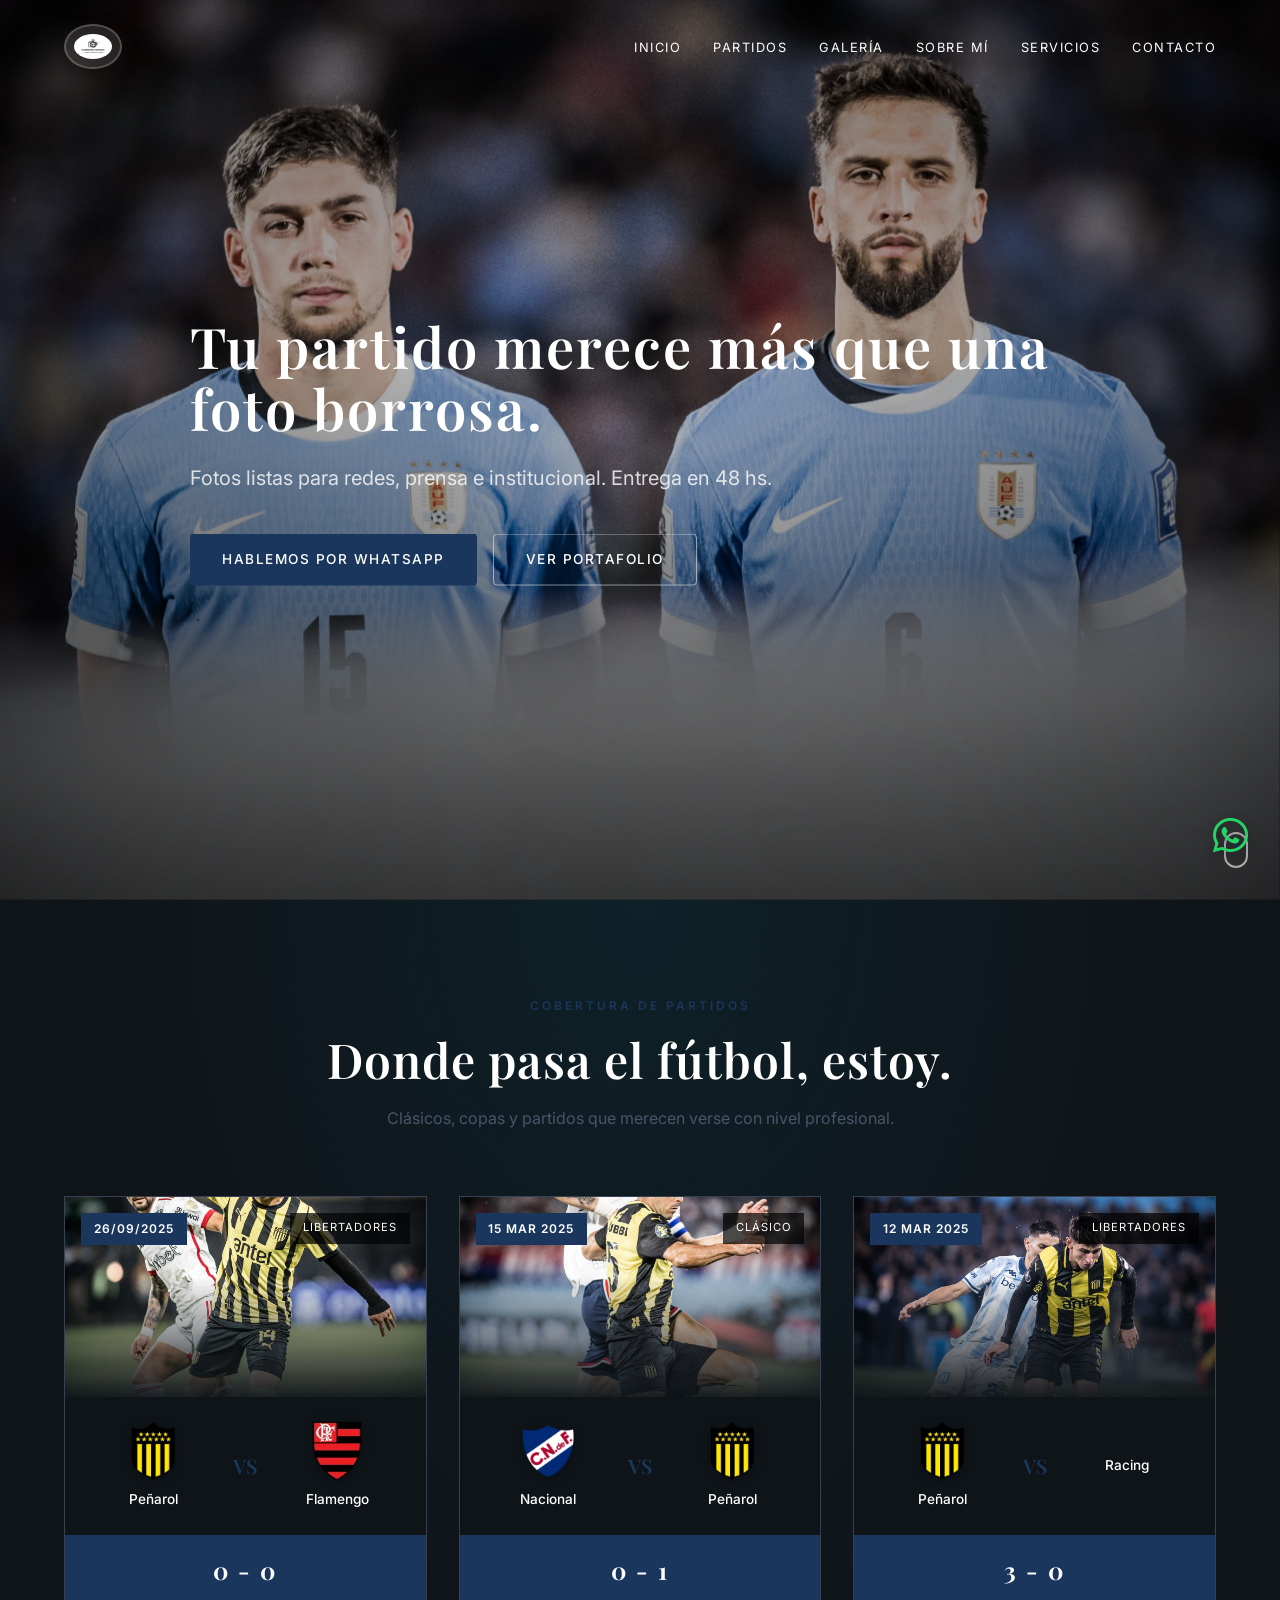
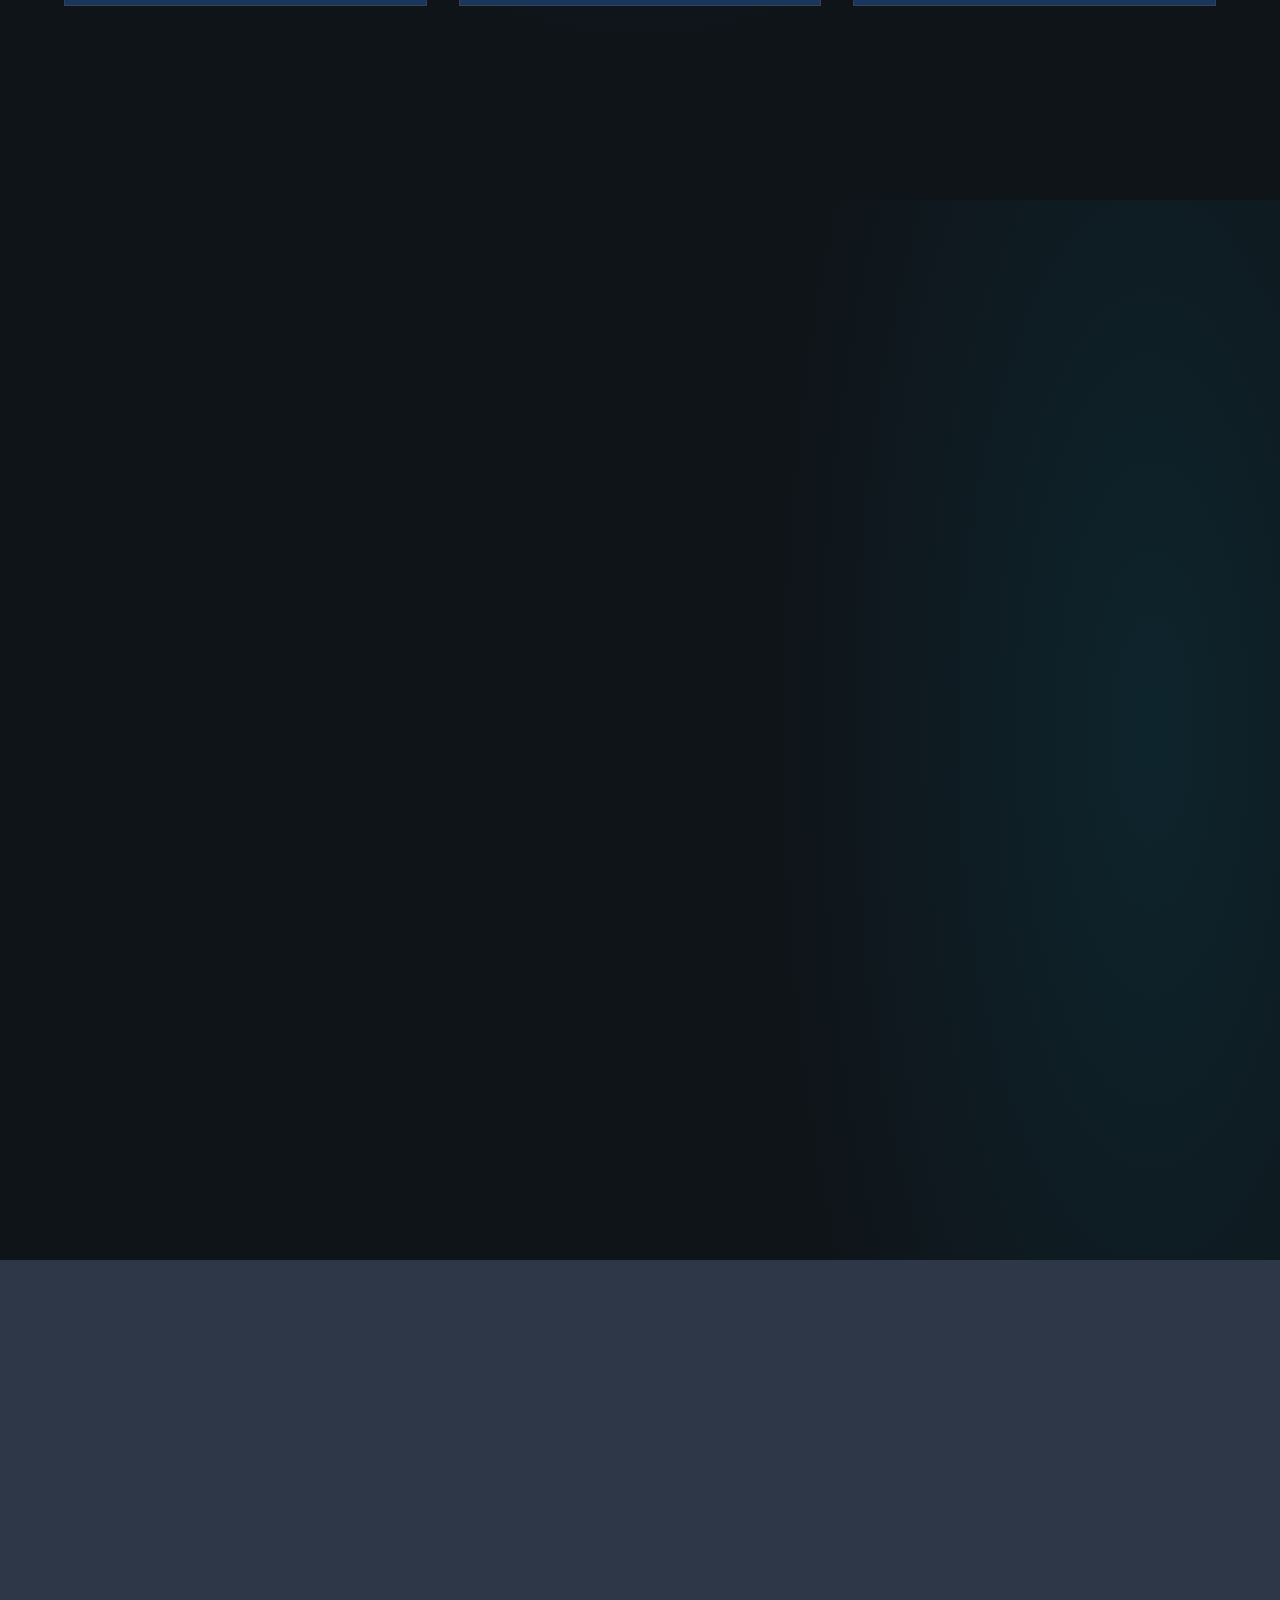
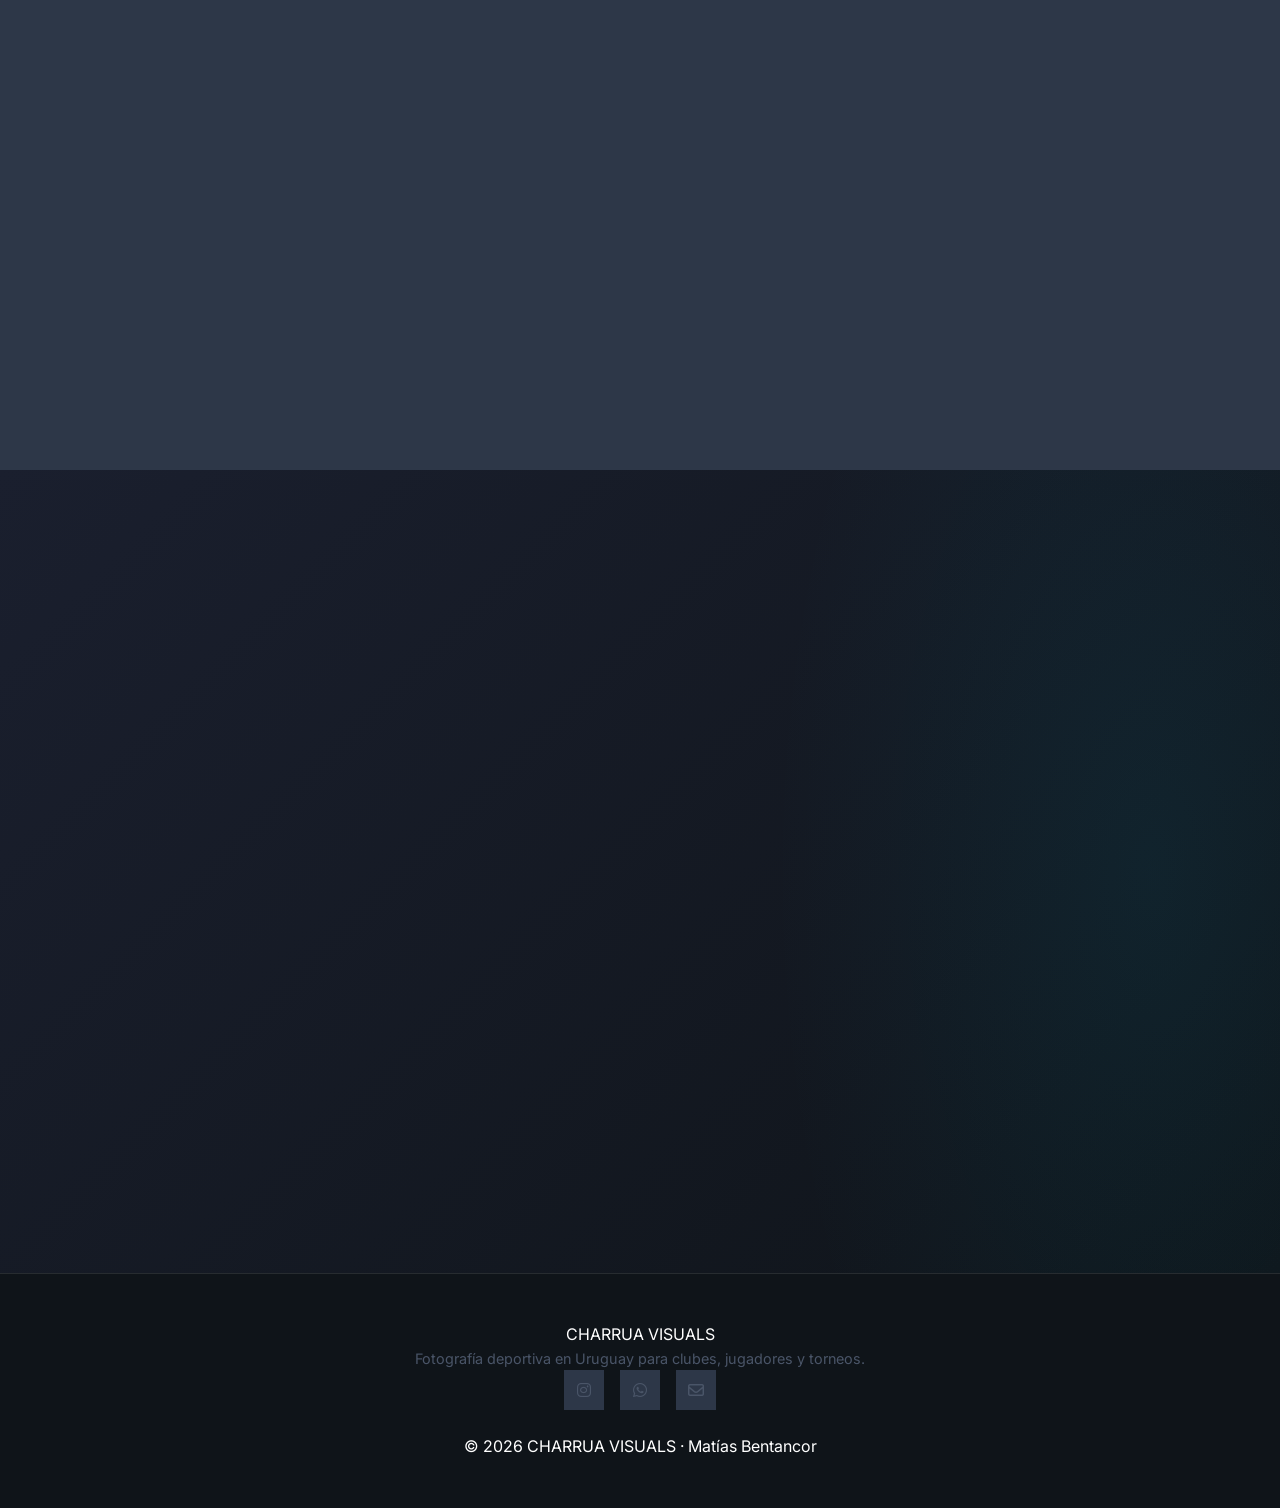
==== commit beb19e9c: "actualizacion 1" ====
--- a/index.html
+++ b/index.html
@@ -3,540 +3,538 @@
 <head>
     <meta charset="UTF-8">
     <meta name="viewport" content="width=device-width, initial-scale=1.0">
-    <title>CHARRUA VISUALS - Fotografia Profesional Uruguaya</title>
+    <title>Fotografía Deportiva en Uruguay · Matías Bentancor | Charrua Visuals</title>
+    <meta name="description" content="Fotógrafo deportivo en Uruguay. Cobertura de partidos, sesiones para jugadores y torneos. Entrega en 48 hs. Trato directo con Matías Bentancor.">
+    
+    <!-- Open Graph -->
+    <meta property="og:type" content="website">
+    <meta property="og:title" content="CHARRUA VISUALS - Fotógrafo Deportivo Uruguay">
+    <meta property="og:description" content="Fotografía deportiva que hace que tu club, tu partido o tu marca se vea como merece.">
+    <meta property="og:image" content="https://charruavisuals.com/seleccion/Hero.webp">
+    <meta property="og:url" content="https://charruavisuals.com">
+    <meta property="og:site_name" content="CHARRUA VISUALS">
+    
+    <!-- Twitter Card -->
+    <meta name="twitter:card" content="summary_large_image">
+    <meta name="twitter:title" content="CHARRUA VISUALS - Fotógrafo Deportivo Uruguay">
+    <meta name="twitter:description" content="Fotografía deportiva que hace que tu club, tu partido o tu marca se vea como merece.">
+    <meta name="twitter:image" content="https://charruavisuals.com/seleccion/Hero.webp">
+    
+    <!-- Schema.org LocalBusiness -->
+    <script type="application/ld+json">
+    {
+        "@context": "https://schema.org",
+        "@type": "LocalBusiness",
+        "name": "CHARRUA VISUALS",
+        "description": "Fotografía deportiva profesional en Uruguay. Cobertura de partidos de fútbol, sesiones para jugadores y clubes.",
+        "image": "https://charruavisuals.com/logo.webp",
+        "address": {
+            "@type": "PostalAddress",
+            "addressLocality": "Montevideo",
+            "addressCountry": "UY"
+        },
+        "areaServed": {
+            "@type": "Country",
+            "name": "Uruguay"
+        },
+        "priceRange": "$$",
+        "telephone": "+59896574736",
+        "email": "contacto@charruavisuals.com",
+        "url": "https://charruavisuals.com",
+        "sameAs": [
+            "https://instagram.com/charruavisuals"
+        ]
+    }
+    </script>
+    
     <link rel="preconnect" href="https://fonts.googleapis.com">
     <link rel="preconnect" href="https://fonts.gstatic.com" crossorigin>
     <link href="https://fonts.googleapis.com/css2?family=Playfair+Display:wght@400;500;600;700&family=Inter:wght@300;400;500;600;700&display=swap" rel="stylesheet">
     <link rel="stylesheet" href="https://cdnjs.cloudflare.com/ajax/libs/font-awesome/6.5.1/css/all.min.css">
+    <link rel="preload" href="seleccion/Hero.webp" as="image">
+    <link rel="canonical" href="https://charruavisuals.com/">
     <link rel="stylesheet" href="style.css">
 </head>
 <body>
     <!-- Navigation -->
     <nav class="nav">
-        <a href="#inicio" class="nav-logo">CHARRUA <span>VISUALS</span></a>
+        <a href="#inicio" class="nav-logo">
+            <img src="logoyyo/logo.webp" alt="CHARRUA VISUALS" width="45" height="45">
+        </a>
         <ul class="nav-links">
             <li><a href="#inicio">Inicio</a></li>
             <li><a href="#partidos">Partidos</a></li>
-            <li><a href="galeria.html">Galeria</a></li>
-            <li><a href="#sobre-mi">Sobre Mi</a></li>
+            <li><a href="galeria.html">Galería</a></li>
+            <li><a href="#sobre-mi">Sobre mí</a></li>
             <li><a href="#servicios">Servicios</a></li>
             <li><a href="#contacto">Contacto</a></li>
         </ul>
-        <div class="nav-toggle">
+        <div class="nav-toggle" aria-expanded="false" aria-label="Abrir menú de navegación">
             <span></span>
             <span></span>
             <span></span>
         </div>
     </nav>
 
-    <!-- Hero Section -->
     <section class="hero" id="inicio">
-        <div class="hero-slider">
-            <div class="hero-slide active">
-                <img src="IMG_2617.jpg" alt="Acción de fútbol" loading="eager">
-            </div>
-        </div>
-        <div class="hero-overlay"></div>
-        <div class="hero-content">
-            <div class="hero-logo">
-                <img src="logo.jpeg" alt="CHARRUA VISUALS" loading="eager">
-            </div>
-            <p class="hero-subtitle">Fotografia profesional para el deporte uruguayo. Capturando la excelencia dentro y fuera de la cancha.</p>
-            <div class="hero-buttons">
-                <a href="galeria.html" class="btn btn-primary">Ver Portafolio</a>
-                <a href="#contacto" class="btn btn-outline">Contactar</a>
-            </div>
-        </div>
-        <div class="scroll-indicator">
-            <span></span>
-        </div>
-    </section>
-
-    <!-- Featured Matches Section -->
+    <div class="hero-slider">
+        <div class="hero-slide active">
+            <img src="seleccion/Hero.webp" alt="Matías Bentancor fotografiando fútbol profesional en Uruguay" loading="eager" fetchpriority="high" width="1920" height="1080">
+        </div>
+    </div>
+    <div class="hero-overlay"></div>
+    <div class="hero-content">
+        <h1 class="hero-title">Tu partido merece más que una foto borrosa.</h1>
+        <p class="hero-subtitle">
+            Fotos listas para redes, prensa e institucional. Entrega en 48 hs.
+        </p>
+        <div class="hero-buttons">
+            <a href="#contacto" class="btn btn-primary">Hablemos por WhatsApp</a>
+            <a href="galeria.html" class="btn btn-outline">Ver portafolio</a>
+        </div>
+    </div>
+    <div class="scroll-indicator">
+        <span></span>
+    </div>
+</section>
+
     <section class="featured-matches" id="partidos">
-        <div class="section-header reveal">
-            <span class="section-label">Cobertura</span>
-            <h2 class="section-title">Partidos Destacados</h2>
-            <p class="section-subtitle">Los encuentros mas importantes del futbol uruguayo capturados con profesionalismo</p>
-        </div>
-        
-        <div class="matches-grid">
-            <div class="match-card reveal">
-                <div class="match-image">
-                    <img src="IMG_2611.jpg" alt="Nacional vs Peñarol" loading="lazy">
-                    <div class="match-overlay"></div>
-                    <span class="match-date">15 Mar 2024</span>
-                    <span class="match-competition">Copa Uruguay</span>
-                </div>
-                <div class="match-teams">
-                    <div class="team">
-                        <img src="nacional.png" alt="Nacional">
-                        <span class="team-name">Nacional</span>
-                    </div>
-                    <div class="match-vs">VS</div>
-                    <div class="team">
-                        <img src="peñarol.png" alt="Peñarol">
-                        <span class="team-name">Peñarol</span>
-                    </div>
-                </div>
-                <div class="match-score">
-                    <span>2 - 1</span>
-                </div>
-            </div>
-            
-            <div class="match-card reveal">
-                <div class="match-image">
-                    <img src="IMG_2614.jpg" alt="Liverpool vs Defensor" loading="lazy">
-                    <div class="match-overlay"></div>
-                    <span class="match-date">10 Mar 2024</span>
-                    <span class="match-competition">Primera División</span>
-                </div>
-                <div class="match-teams">
-                    <div class="team">
-                        <img src="liverpool.png" alt="Liverpool">
-                        <span class="team-name">Liverpool</span>
-                    </div>
-                    <div class="match-vs">VS</div>
-                    <div class="team">
-                        <img src="defensor.png" alt="Defensor">
-                        <span class="team-name">Defensor</span>
-                    </div>
-                </div>
-                <div class="match-score">
-                    <span>0 - 0</span>
-                </div>
-            </div>
-            
-            <div class="match-card reveal">
-                <div class="match-image">
-                    <img src="IMG_2616.jpg" alt="Cerro Largo vs Nacional" loading="lazy">
-                    <div class="match-overlay"></div>
-                    <span class="match-date">08 Mar 2024</span>
-                    <span class="match-competition">Primera División</span>
-                </div>
-                <div class="match-teams">
-                    <div class="team">
-                        <img src="cerrolargo.png" alt="Cerro Largo">
-                        <span class="team-name">Cerro Largo</span>
-                    </div>
-                    <div class="match-vs">VS</div>
-                    <div class="team">
-                        <img src="nacional.png" alt="Nacional">
-                        <span class="team-name">Nacional</span>
-                    </div>
-                </div>
-                <div class="match-score">
-                    <span>1 - 3</span>
-                </div>
-            </div>
-        </div>
-        
-        <div class="matches-cta reveal">
-            <a href="galeria.html" class="btn btn-primary">Ver Galeria Completa</a>
-        </div>
-    </section>
-
-    <!-- About Section -->
+    <div class="section-header reveal">
+        <span class="section-label">Cobertura de partidos</span>
+        <h2 class="section-title">Donde pasa el fútbol, estoy.</h2>
+        <p class="section-subtitle">
+            Clásicos, copas y partidos que merecen verse con nivel profesional.
+        </p>
+    </div>
+
+    <div class="matches-grid">
+        <div class="match-card reveal-left">
+            <div class="match-image">
+                <img src="libertadores/peñvsfla.webp" alt="Peñarol vs Flamengo por Copa Libertadores — foto de Charrua Visuals" loading="lazy" width="600" height="400">
+                <div class="match-overlay"></div>
+                <span class="match-date">26/09/2025</span>
+                <span class="match-competition">Libertadores</span>
+            </div>
+            <div class="match-teams">
+                <div class="team">
+                    <img src="clubes/peñarol.webp" alt="Escudo de Peñarol" width="50" height="50">
+                    <span class="team-name">Peñarol</span>
+                </div>
+                <div class="match-vs">VS</div>
+                <div class="team">
+                    <img src="clubes/flamengo.webp" alt="Escudo de Flamengo" width="50" height="50">
+                    <span class="team-name">Flamengo</span>
+                </div>
+            </div>
+            <div class="match-score">
+                <span>0 - 0</span>
+            </div>
+        </div>
+
+        <div class="match-card reveal-left">
+            <div class="match-image">
+                <img src="clasico/clasico1.webp" alt="Clásico Nacional vs Peñarol — foto de Charrua Visuals" loading="lazy" width="600" height="400">
+                <div class="match-overlay"></div>
+                <span class="match-date">15 Mar 2025</span>
+                <span class="match-competition">Clásico</span>
+            </div>
+            <div class="match-teams">
+                <div class="team">
+                    <img src="clubes/nacional.webp" alt="Escudo de Nacional" width="50" height="50">
+                    <span class="team-name">Nacional</span>
+                </div>
+                <div class="match-vs">VS</div>
+                <div class="team">
+                    <img src="clubes/peñarol.webp" alt="Escudo de Peñarol" width="50" height="50">
+                    <span class="team-name">Peñarol</span>
+                </div>
+            </div>
+            <div class="match-score">
+                <span>0 - 1</span>
+            </div>
+        </div>
+
+        <div class="match-card reveal-left">
+            <div class="match-image">
+                <img src="libertadores/peñvsrac.webp" alt="Peñarol vs Racing por Copa Libertadores — foto de Charrua Visuals" loading="lazy" width="600" height="400">
+                <div class="match-overlay"></div>
+                <span class="match-date">12 Mar 2025</span>
+                <span class="match-competition">Libertadores</span>
+            </div>
+            <div class="match-teams">
+                <div class="team">
+                    <img src="clubes/peñarol.webp" alt="Escudo de Peñarol" width="50" height="50">
+                    <span class="team-name">Peñarol</span>
+                </div>
+                <div class="match-vs">VS</div>
+                <div class="team">
+                    <span class="team-name">Racing</span>
+                </div>
+            </div>
+            <div class="match-score">
+                <span>3 - 0</span>
+            </div>
+        </div>
+    </div>
+
+    <div class="matches-cta reveal">
+        <a href="galeria.html" class="btn btn-primary">Ver más partidos</a>
+    </div>
+</section>
+
     <section class="about" id="sobre-mi">
-        <div class="about-container">
-            <div class="about-image reveal">
-                <img src="yo.jpeg" alt="Fotógrafo deportivo" loading="lazy">
-            </div>
-            <div class="about-content reveal">
-                <h3>Sobre mí</h3>
-                <h2>Capturando la esencia del fútbol</h2>
-                <p>Porque no solo tomo fotos, capturo momentos que representan la verdadera esencia del fútbol.</p>
-                <p>Con más de 5 años de experiencia en el ámbito profesional y amateur, entiendo el juego desde adentro y sé anticipar cada instante clave.</p>
-                <p>Trabajo con un enfoque profesional, cuidando cada detalle para que cada imagen transmita intensidad, pasión y calidad. Si buscás imágenes que destaquen y realmente representen tu rendimiento o el de tu equipo, estás en el lugar correcto.</p>
-                
-                <!-- Experiencia / Equipos -->
-                <div class="about-experience">
-                    <h4>Experiencia</h4>
-                    <div class="experience-logos">
-                        <img src="Logo 2022 blanco por la raya .png" alt="Club Nacional" class="experience-logo" title="Club Nacional de Football">
-                    </div>
-                </div>
-                
-                <!-- Portafolio -->
-                <div class="about-portfolio">
-                    <h4>Mi Portafolio</h4>
-                    <div class="portfolio-grid">
-                        <div class="portfolio-item">
-                            <img src="yo1.jpeg" alt="Portafolio 1" loading="lazy">
-                        </div>
-                        <div class="portfolio-item">
-                            <img src="yo2.jpeg" alt="Portafolio 2" loading="lazy">
-                        </div>
-                        <div class="portfolio-item">
-                            <img src="IMG_2617.jpg" alt="Portafolio 3" loading="lazy">
-                        </div>
-                        <div class="portfolio-item">
-                            <img src="IMG_2611.jpg" alt="Portafolio 4" loading="lazy">
-                        </div>
-                    </div>
-                </div>
-                
-                <!-- Por qué contratarme -->
-                <div class="about-why-hire">
-                    <h4>¿Por qué contratarme?</h4>
-                    <ul class="why-hire-list">
-                        <li><i class="fas fa-check-circle"></i> Más de 5 años de experiencia en fotografía deportiva</li>
-                        <li><i class="fas fa-check-circle"></i> Cobertura en los principales partidos del fútbol uruguayo</li>
-                        <li><i class="fas fa-check-circle"></i> Entrega rápida de fotos en alta resolución</li>
-                        <li><i class="fas fa-check-circle"></i> Experiencia trabajando con medios de comunicación</li>
-                        <li><i class="fas fa-check-circle"></i> Pasión y dedicación en cada sesión</li>
-                    </ul>
-                </div>
-            </div>
-        </div>
-    </section>
-
-    <!-- Services Section -->
+    <div class="about-container">
+        <div class="about-image reveal">
+            <img src="logoyyo/yo.webp" alt="Matías Bentancor, fotógrafo deportivo en Uruguay" loading="lazy" width="400" height="600">
+        </div>
+
+        <div class="about-content reveal">
+            <h3>Sobre mí</h3>
+            <h2>Matías Bentancor, fotógrafo deportivo en Uruguay.</h2>
+            <p>Empecé con una cámara prestada. Hoy cubro partidos de alto nivel en Uruguay y Copa Libertadores.</p>
+            <p>Busco la jugada antes de que pase, para entregar fotos que el club realmente quiera usar.</p>
+
+            <div class="about-experience">
+                <h4>Experiencia</h4>
+                <div class="experience-logos">
+                    <img src="clubes/Logo 2022 blanco por la raya .webp" alt="Club Nacional de Football" class="experience-logo" title="Club Nacional de Football" width="50" height="50">
+                </div>
+            </div>
+
+            <div class="about-trust-images">
+                <img src="logoyyo/yo1.webp" alt="Matías Bentancor en cancha" class="trust-photo" loading="lazy" width="300" height="200">
+                <img src="logoyyo/yo2.webp" alt="Matías Bentancor cubriendo partido" class="trust-photo" loading="lazy" width="300" height="200">
+            </div>
+
+            <div class="about-why-hire">
+                <h4>Por qué contratarme</h4>
+                <ul class="why-hire-list">
+                    <li><i class="fas fa-check-circle"></i> Cobertura completa desde el calentamiento hasta el final.</li>
+                    <li><i class="fas fa-check-circle"></i> Entrega en menos de 48 hs.</li>
+                    <li><i class="fas fa-check-circle"></i> Trato directo, sin agencias ni intermediarios.</li>
+                </ul>
+            </div>
+        </div>
+    </div>
+</section>
+
     <section class="services" id="servicios">
-        <div class="section-header reveal">
-            <span class="section-label">Servicios</span>
-            <h2 class="section-title">Servicios Profesional</h2>
-            <p class="section-subtitle">Soluciones fotograficas integrales para el mundo del futbol</p>
-        </div>
-
-        <div class="services-grid">
-            <div class="service-card reveal">
-                <div class="service-icon">
-                    <i class="fas fa-futbol"></i>
-                </div>
-                <h3>Fotografia de Partidos</h3>
-                <p>Cobertura completa de partidos con captura de todos los momentos clave, goles y jugadas decisive.</p>
-                <div class="service-card-hover">
-                    <span>Ver más</span>
-                </div>
-            </div>
-            <div class="service-card reveal">
-                <div class="service-icon">
-                    <i class="fas fa-camera"></i>
-                </div>
-                <h3>Sesiones para Jugadores</h3>
-                <p>Fotos profesionales para redes sociales, portafolios personales o presentaciones a clubes.</p>
-                <div class="service-card-hover">
-                    <span>Ver más</span>
-                </div>
-            </div>
-            <div class="service-card reveal">
-                <div class="service-icon">
-                    <i class="fas fa-trophy"></i>
-                </div>
-                <h3>Cobertura de Torneos</h3>
-                <p>Documentacion completa de torneos juveniles, amateur y profesional en todo el pais.</p>
-                <div class="service-card-hover">
-                    <span>Ver más</span>
-                </div>
-            </div>
-            <div class="service-card reveal">
-                <div class="service-icon">
-                    <i class="fas fa-images"></i>
-                </div>
-                <h3>Galeria Premium</h3>
-                <p>Edicion profesional de imagenes con entrega en alta resolucion para uso comercial.</p>
-                <div class="service-card-hover">
-                    <span>Ver más</span>
-                </div>
-            </div>
-        </div>
-    </section>
-
-    <!-- Contact Section -->
+    <div class="section-header reveal">
+        <span class="section-label">Servicios de fotografía deportiva</span>
+        <h2 class="section-title">Soluciones para clubes, jugadores y torneos.</h2>
+        <p class="section-subtitle">
+            Cobertura profesional, entrega rápida y material listo para redes, prensa e institucional.
+        </p>
+    </div>
+
+<div class="services-grid">
+        <div class="service-card reveal-left">
+            <div class="service-icon">
+                <i class="fas fa-futbol"></i>
+            </div>
+            <h3>Cobertura de partidos</h3>
+            <p>Del calentamiento al pitazo final, con imágenes listas para club, prensa y redes.</p>
+            <p>Galería completa en 48 hs por Wetransfer o Drive.</p>
+            <div class="service-card-hover">
+                <span>Ver más</span>
+            </div>
+        </div>
+
+        <div class="service-card reveal-right">
+            <div class="service-icon">
+                <i class="fas fa-camera"></i>
+            </div>
+            <h3>Sesiones para jugadores</h3>
+            <p>Fotos pensadas para Transfermarkt, Instagram y currículum deportivo.</p>
+            <p>Una sesión para renovar tu imagen profesional.</p>
+            <div class="service-card-hover">
+                <span>Ver más</span>
+            </div>
+        </div>
+
+        <div class="service-card reveal-left">
+            <div class="service-icon">
+                <i class="fas fa-trophy"></i>
+            </div>
+            <h3>Torneos y ligas</h3>
+            <p>Documentación completa de toda la jornada, desde categorías infantiles hasta la final.</p>
+            <div class="service-card-hover">
+                <span>Ver más</span>
+            </div>
+        </div>
+
+        <div class="service-card reveal-right">
+            <div class="service-icon">
+                <i class="fas fa-images"></i>
+            </div>
+            <h3>Edición profesional</h3>
+            <p>Alta resolución lista para imprimir, publicar o vender. Cada imagen tratada a mano.</p>
+            <div class="service-card-hover">
+                <span>Ver más</span>
+            </div>
+        </div>
+    </div>
+</section>
+
     <section class="contact" id="contacto">
-        <div class="contact-bg-decoration"></div>
-        <div class="contact-container">
-            <div class="contact-info reveal">
-                <div class="contact-label">
-                    <span class="contact-label-line"></span>
-                    <span>Contacto</span>
-                </div>
-                <h2>Hablemos de<br>tu proyecto</h2>
-                <p>¿Necesitas cobertura fotográfica para tu club, sesión profesional para tu equipo o contenido para redes sociales? Escríbeme y cotizamos juntos.</p>
-                
-                <div class="contact-methods">
-                    <a href="https://wa.me/59800000000" class="contact-method" target="_blank">
-                        <div class="contact-method-icon">
-                            <i class="fab fa-whatsapp"></i>
-                        </div>
-                        <div class="contact-method-text">
-                            <span>WhatsApp</span>
-                            <p>+598 XX XXX XXX</p>
-                        </div>
-                        <div class="contact-method-arrow">
-                            <i class="fas fa-arrow-right"></i>
-                        </div>
-                    </a>
-                    <a href="https://instagram.com" class="contact-method" target="_blank">
-                        <div class="contact-method-icon">
-                            <i class="fab fa-instagram"></i>
-                        </div>
-                        <div class="contact-method-text">
-                            <span>Instagram</span>
-                            <p>@charruavisuals</p>
-                        </div>
-                        <div class="contact-method-arrow">
-                            <i class="fas fa-arrow-right"></i>
-                        </div>
-                    </a>
-                    <a href="mailto:contacto@charruavisuals.com" class="contact-method">
-                        <div class="contact-method-icon">
-                            <i class="far fa-envelope"></i>
-                        </div>
-                        <div class="contact-method-text">
-                            <span>Email</span>
-                            <p>contacto@charruavisuals.com</p>
-                        </div>
-                        <div class="contact-method-arrow">
-                            <i class="fas fa-arrow-right"></i>
-                        </div>
-                    </a>
-                </div>
-            </div>
-
-            <div class="contact-form reveal">
-                <div class="form-header">
-                    <h3>Envía un mensaje</h3>
-                    <p>Completa el formulario y te contactaré pronto</p>
-                </div>
-                <form id="contactForm">
-                    <div class="form-row">
-                        <div class="form-group">
-                            <input type="text" id="name" name="name" placeholder="Tu nombre" required>
-                            <div class="form-group-icon">
-                                <i class="far fa-user"></i>
-                            </div>
-                        </div>
-                        <div class="form-group">
-                            <input type="email" id="email" name="email" placeholder="tu@email.com" required>
-                            <div class="form-group-icon">
-                                <i class="far fa-envelope"></i>
-                            </div>
-                        </div>
-                    </div>
-                    <div class="form-group">
-                        <textarea id="message" name="message" placeholder="¿Qué tipo de sesión necesitas?" required></textarea>
-                        <div class="form-group-icon">
-                            <i class="far fa-comment"></i>
-                        </div>
-                    </div>
-                    <button type="submit" class="btn btn-primary btn-submit">
-                        <span>Enviar Mensaje</span>
-                        <i class="fas fa-paper-plane"></i>
-                    </button>
-                </form>
-            </div>
-        </div>
-    </section>
-
-    <!-- Footer -->
-    <footer>
-        <div class="footer-logo">CHARRUA <span>VISUALS</span></div>
-        <div class="footer-social">
-            <a href="https://instagram.com" target="_blank" title="Instagram"><i class="fab fa-instagram"></i></a>
-            <a href="https://wa.me/59800000000" target="_blank" title="WhatsApp"><i class="fab fa-whatsapp"></i></a>
-            <a href="mailto:contacto@charruavisuals.com" title="Email"><i class="far fa-envelope"></i></a>
-        </div>
-        <p class="footer-text">&copy; 2024 CHARRUA VISUALS. Todos los derechos reservados.</p>
-    </footer>
+    <div class="contact-bg-decoration"></div>
+    <div class="contact-container">
+        <div class="contact-info reveal">
+            <div class="contact-label">
+                <span class="contact-label-line"></span>
+                <span>Contacto</span>
+            </div>
+            <h2>Hablemos de tu próxima cobertura.</h2>
+            <p>
+                Escríbeme y te paso disponibilidad, formato y presupuesto. Respuesta rápida y trato directo.
+            </p>
+
+            <div class="contact-methods">
+                <a href="https://wa.me/59896574736" class="contact-method" target="_blank" rel="noopener">
+                    <div class="contact-method-icon">
+                        <i class="fab fa-whatsapp"></i>
+                    </div>
+                    <div class="contact-method-text">
+                        <span>WhatsApp</span>
+                        <p>+598 96 574 736</p>
+                    </div>
+                    <div class="contact-method-arrow">
+                        <i class="fas fa-arrow-right"></i>
+                    </div>
+                </a>
+
+                <a href="https://instagram.com/charruavisuals" class="contact-method" target="_blank" rel="noopener">
+                    <div class="contact-method-icon">
+                        <i class="fab fa-instagram"></i>
+                    </div>
+                    <div class="contact-method-text">
+                        <span>Instagram</span>
+                        <p>@charruavisuals</p>
+                    </div>
+                    <div class="contact-method-arrow">
+                        <i class="fas fa-arrow-right"></i>
+                    </div>
+                </a>
+
+                <a href="mailto:contacto@charruavisuals.com" class="contact-method">
+                    <div class="contact-method-icon">
+                        <i class="far fa-envelope"></i>
+                    </div>
+                    <div class="contact-method-text">
+                        <span>Email</span>
+                        <p>contacto@charruavisuals.com</p>
+                    </div>
+                    <div class="contact-method-arrow">
+                        <i class="fas fa-arrow-right"></i>
+                    </div>
+                </a>
+            </div>
+        </div>
+
+        <div class="contact-form reveal">
+            <div class="form-header">
+                <h3>Enviá un mensaje</h3>
+                <p>Te respondo en menos de 24 hs.</p>
+            </div>
+            <form id="contactForm">
+                <div class="form-group">
+                    <input type="text" id="name" name="name" placeholder="Tu nombre" required>
+                </div>
+                <div class="form-group">
+                    <input type="email" id="email" name="email" placeholder="Tu email" required>
+                </div>
+                <div class="form-group">
+                    <textarea id="message" name="message" placeholder="¿Qué tenés en mente? Un partido, un torneo, fotos para tu perfil..." required></textarea>
+                </div>
+                <button type="submit" class="btn btn-primary btn-submit">
+                    <span>Pedir presupuesto</span>
+                    <i class="fas fa-paper-plane"></i>
+                </button>
+                <p class="form-response-time">Respuesta en menos de 24 hs.</p>
+            </form>
+        </div>
+    </div>
+</section>
+
+    <footer class="footer">
+    <div class="footer-brand">CHARRUA VISUALS</div>
+
+    <p class="footer-text">
+        Fotografía deportiva en Uruguay para clubes, jugadores y torneos.
+    </p>
+
+    <div class="footer-social">
+        <a href="https://instagram.com/charruavisuals" target="_blank" rel="noopener" title="Instagram" aria-label="Instagram">
+            <i class="fab fa-instagram"></i>
+        </a>
+        <a href="https://wa.me/59896574736" target="_blank" rel="noopener" title="WhatsApp" aria-label="WhatsApp">
+            <i class="fab fa-whatsapp"></i>
+        </a>
+        <a href="mailto:contacto@charruavisuals.com" title="Email" aria-label="Email">
+            <i class="far fa-envelope"></i>
+        </a>
+    </div>
+
+    <p class="footer-copy">
+        &copy; 2026 CHARRUA VISUALS · Matías Bentancor
+    </p>
+</footer>
 
     <!-- WhatsApp Float -->
-    <a href="https://wa.me/59800000000" class="whatsapp-float" target="_blank" title="Escribenos por WhatsApp">
-        <i class="fab fa-whatsapp"></i>
-    </a>
-
-    <!-- Lightbox -->
-    <div class="lightbox" id="lightbox">
-        <button class="lightbox-close" id="lightboxClose">✕</button>
-        <button class="lightbox-nav lightbox-prev" id="lightboxPrev">❮</button>
-        <button class="lightbox-nav lightbox-next" id="lightboxNext">❯</button>
-        <div class="lightbox-content">
-            <img src="" alt="Galería" id="lightboxImg">
-            <div class="lightbox-watermark">CHARRÚA VISUALS</div>
-        </div>
-    </div>
-
+<a href="https://wa.me/59896574736" class="whatsapp-float" target="_blank" rel="noopener" aria-label="Escribinos por WhatsApp" title="Escribinos por WhatsApp">
+    <i class="fab fa-whatsapp"></i>
+</a>
+
+<!-- Lightbox -->
+<div class="lightbox" id="lightbox" aria-hidden="true">
+    <button type="button" class="lightbox-close" id="lightboxClose" aria-label="Cerrar imagen">✕</button>
+    <button type="button" class="lightbox-nav lightbox-prev" id="lightboxPrev" aria-label="Imagen anterior">❮</button>
+    <button type="button" class="lightbox-nav lightbox-next" id="lightboxNext" aria-label="Siguiente imagen">❯</button>
+    <div class="lightbox-content">
+        <img src="" alt="Galería de fotografía deportiva de Charrua Visuals" id="lightboxImg">
+        <div class="lightbox-watermark">CHARRÚA VISUALS</div>
+    </div>
+</div>
     <script>
-        // Prevent image download - Disable right click
-        document.addEventListener('contextmenu', function(e) {
-            if (e.target.tagName === 'IMG') {
-                e.preventDefault();
-                return false;
-            }
-        }, false);
-
-        // Disable dragging images
-        document.addEventListener('dragstart', function(e) {
-            if (e.target.tagName === 'IMG') {
-                e.preventDefault();
-                return false;
-            }
-        }, false);
-
-        // Disable keyboard shortcuts for saving images
-        document.addEventListener('keydown', function(e) {
-            // Disable Ctrl+S, Ctrl+U, Ctrl+Shift+I, F12
-            if ((e.ctrlKey && (e.key === 's' || e.key === 'u' || e.key === 'i')) ||
-                (e.ctrlKey && e.shiftKey && e.key === 'I') ||
-                e.key === 'F12') {
-                e.preventDefault();
-                return false;
-            }
+const nav = document.querySelector('.nav');
+const navToggle = document.querySelector('.nav-toggle');
+const navLinks = document.querySelector('.nav-links');
+const lightbox = document.getElementById('lightbox');
+const lightboxImg = document.getElementById('lightboxImg');
+const lightboxClose = document.getElementById('lightboxClose');
+const lightboxPrev = document.getElementById('lightboxPrev');
+const lightboxNext = document.getElementById('lightboxNext');
+const heroSlide = document.querySelector('.hero-slide');
+const contactForm = document.getElementById('contactForm');
+const revealElements = document.querySelectorAll('.reveal, .reveal-left, .reveal-right');
+
+let currentGalleryImages = [];
+let currentImageIndex = 0;
+
+const closeNav = () => {
+    navToggle.classList.remove('active');
+    navLinks.classList.remove('active');
+    navToggle.setAttribute('aria-expanded', 'false');
+};
+
+const openNav = () => {
+    navToggle.classList.add('active');
+    navLinks.classList.add('active');
+    navToggle.setAttribute('aria-expanded', 'true');
+};
+
+const closeLightbox = () => {
+    lightbox.classList.remove('active');
+    document.body.style.overflow = 'auto';
+};
+
+const navigateLightbox = (direction) => {
+    if (!currentGalleryImages.length) return;
+    currentImageIndex = (currentImageIndex + direction + currentGalleryImages.length) % currentGalleryImages.length;
+    lightboxImg.src = currentGalleryImages[currentImageIndex];
+};
+
+navToggle?.addEventListener('click', () => {
+    navLinks.classList.contains('active') ? closeNav() : openNav();
+});
+
+document.querySelectorAll('.nav-links a').forEach(link => {
+    link.addEventListener('click', closeNav);
+});
+
+document.addEventListener('keydown', (e) => {
+    if (e.key === 'Escape') {
+        if (navLinks.classList.contains('active')) closeNav();
+        if (lightbox.classList.contains('active')) closeLightbox();
+    }
+
+    if (!lightbox.classList.contains('active')) return;
+    if (e.key === 'ArrowLeft') navigateLightbox(-1);
+    if (e.key === 'ArrowRight') navigateLightbox(1);
+});
+
+document.addEventListener('click', (e) => {
+    if (!nav.contains(e.target) && navLinks.classList.contains('active')) closeNav();
+});
+
+window.addEventListener('scroll', () => {
+    nav.classList.toggle('scrolled', window.scrollY > 100);
+
+    if (navLinks.classList.contains('active')) closeNav();
+
+    if (heroSlide && window.innerWidth > 768) {
+        const scrolled = window.pageYOffset;
+        heroSlide.style.transform = scrolled < window.innerHeight
+            ? `translateY(${scrolled * 0.4}px)`
+            : 'translateY(0)';
+    }
+
+    revealElements.forEach(element => {
+        const triggerBottom = window.innerHeight * 0.85;
+        if (element.getBoundingClientRect().top < triggerBottom) {
+            element.classList.add('active');
+        }
+    });
+}, { passive: true });
+
+document.querySelectorAll('.gallery-tab').forEach(tab => {
+    tab.addEventListener('click', () => {
+        document.querySelectorAll('.gallery-tab').forEach(t => t.classList.remove('active'));
+        tab.classList.add('active');
+
+        const category = tab.dataset.category;
+        document.querySelectorAll('.gallery-content').forEach(content => {
+            content.classList.toggle('active', content.dataset.category === category);
         });
-
-        // Navigation
-        const nav = document.querySelector('.nav');
-        const navToggle = document.querySelector('.nav-toggle');
-        const navLinks = document.querySelector('.nav-links');
-
-        window.addEventListener('scroll', () => {
-            if (window.scrollY > 100) {
-                nav.classList.add('scrolled');
-            } else {
-                nav.classList.remove('scrolled');
-            }
+    });
+});
+
+document.querySelectorAll('.gallery-content').forEach(gallery => {
+    gallery.querySelectorAll('.gallery-item').forEach(item => {
+        item.addEventListener('click', () => {
+            const src = item.dataset.src;
+            currentGalleryImages = [...gallery.querySelectorAll('.gallery-item')].map(i => i.dataset.src);
+            currentImageIndex = currentGalleryImages.indexOf(src);
+            lightboxImg.src = src;
+            lightbox.classList.add('active');
+            document.body.style.overflow = 'hidden';
         });
-
-        navToggle.addEventListener('click', () => {
-            navToggle.classList.toggle('active');
-            navLinks.classList.toggle('active');
-        });
-
-        // Close mobile menu when clicking a link
-        document.querySelectorAll('.nav-links a').forEach(link => {
-            link.addEventListener('click', () => {
-                navToggle.classList.remove('active');
-                navLinks.classList.remove('active');
-            });
-        });
-
-        // Gallery Tabs
-        const tabs = document.querySelectorAll('.gallery-tab');
-        const galleryContents = document.querySelectorAll('.gallery-content');
-
-        tabs.forEach(tab => {
-            tab.addEventListener('click', () => {
-                tabs.forEach(t => t.classList.remove('active'));
-                tab.classList.add('active');
-                
-                const category = tab.dataset.category;
-                galleryContents.forEach(content => {
-                    content.classList.remove('active');
-                    if (content.dataset.category === category) {
-                        content.classList.add('active');
-                    }
-                });
-            });
-        });
-
-        // Lightbox
-        const lightbox = document.getElementById('lightbox');
-        const lightboxImg = document.getElementById('lightboxImg');
-        const lightboxClose = document.getElementById('lightboxClose');
-        const lightboxPrev = document.getElementById('lightboxPrev');
-        const lightboxNext = document.getElementById('lightboxNext');
-        let currentGalleryImages = [];
-        let currentImageIndex = 0;
-
-        document.querySelectorAll('.gallery-content').forEach(gallery => {
-            gallery.querySelectorAll('.gallery-item').forEach(item => {
-                item.addEventListener('click', () => {
-                    const src = item.dataset.src;
-                    currentGalleryImages = Array.from(gallery.querySelectorAll('.gallery-item')).map(i => i.dataset.src);
-                    currentImageIndex = currentGalleryImages.indexOf(src);
-                    
-                    lightboxImg.src = src;
-                    lightbox.classList.add('active');
-                    document.body.style.overflow = 'hidden';
-                });
-            });
-        });
-
-        function closeLightbox() {
-            lightbox.classList.remove('active');
-            document.body.style.overflow = 'auto';
+    });
+});
+
+lightboxClose?.addEventListener('click', closeLightbox);
+lightboxPrev?.addEventListener('click', () => navigateLightbox(-1));
+lightboxNext?.addEventListener('click', () => navigateLightbox(1));
+
+lightbox?.addEventListener('click', (e) => {
+    if (e.target === lightbox) closeLightbox();
+});
+
+contactForm?.addEventListener('submit', (e) => {
+    e.preventDefault();
+    const name = document.getElementById('name').value.trim();
+    const email = document.getElementById('email').value.trim();
+    const message = document.getElementById('message').value.trim();
+    const whatsappMessage = `Hola, soy ${name}. Email: ${email}. ${message}`;
+    window.location.href = `https://wa.me/59896574736?text=${encodeURIComponent(whatsappMessage)}`;
+});
+
+document.querySelectorAll('a[href^="#"]:not([href="#"])').forEach(anchor => {
+    anchor.addEventListener('click', function(e) {
+        const target = document.querySelector(this.getAttribute('href'));
+        if (target) {
+            e.preventDefault();
+            target.scrollIntoView({ behavior: 'smooth', block: 'start' });
         }
-
-        function navigateLightbox(direction) {
-            currentImageIndex += direction;
-            if (currentImageIndex < 0) currentImageIndex = currentGalleryImages.length - 1;
-            if (currentImageIndex >= currentGalleryImages.length) currentImageIndex = 0;
-            
-            lightboxImg.src = currentGalleryImages[currentImageIndex];
-        }
-
-        lightboxClose.addEventListener('click', closeLightbox);
-        lightboxPrev.addEventListener('click', () => navigateLightbox(-1));
-        lightboxNext.addEventListener('click', () => navigateLightbox(1));
-
-        lightbox.addEventListener('click', (e) => {
-            if (e.target === lightbox) closeLightbox();
-        });
-
-        // Keyboard navigation for lightbox
-        document.addEventListener('keydown', (e) => {
-            if (!lightbox.classList.contains('active')) return;
-            if (e.key === 'Escape') closeLightbox();
-            if (e.key === 'ArrowLeft') navigateLightbox(-1);
-            if (e.key === 'ArrowRight') navigateLightbox(1);
-        });
-
-        // Scroll Reveal
-        const revealElements = document.querySelectorAll('.reveal');
-
-        function checkReveal() {
-            const triggerBottom = window.innerHeight * 0.85;
-            
-            revealElements.forEach(element => {
-                const elementTop = element.getBoundingClientRect().top;
-                
-                if (elementTop < triggerBottom) {
-                    element.classList.add('active');
-                }
-            });
-        }
-
-        window.addEventListener('scroll', checkReveal);
-        checkReveal();
-
-        // Parallax Effect
-        const heroSlide = document.querySelector('.hero-slide');
-        
-        window.addEventListener('scroll', () => {
-            const scrolled = window.pageYOffset;
-            if (heroSlide && scrolled < window.innerHeight) {
-                heroSlide.style.transform = `translateY(${scrolled * 0.4}px)`;
-            }
-        });
-
-        // Form Submission
-        document.getElementById('contactForm').addEventListener('submit', (e) => {
-            e.preventDefault();
-            
-            const name = document.getElementById('name').value;
-            const email = document.getElementById('email').value;
-            const message = document.getElementById('message').value;
-            
-            // Simple validation feedback
-            alert(`Gracias ${name}! Tu mensaje ha sido enviado. Te contactare pronto a ${email}.`);
-            
-            e.target.reset();
-        });
-
-        // Smooth scroll for anchor links
-        document.querySelectorAll('a[href^="#"]').forEach(anchor => {
-            anchor.addEventListener('click', function(e) {
-                e.preventDefault();
-                const target = document.querySelector(this.getAttribute('href'));
-                if (target) {
-                    target.scrollIntoView({
-                        behavior: 'smooth',
-                        block: 'start'
-                    });
-                }
-            });
-        });
-    </script>
+    });
+});
+
+revealElements.forEach(element => {
+    const triggerBottom = window.innerHeight * 0.85;
+    if (element.getBoundingClientRect().top < triggerBottom) {
+        element.classList.add('active');
+    }
+});
+</script>
 </body>
-</html>
+</html>
--- a/style.css
+++ b/style.css
@@ -1,2151 +1,1707 @@
+/* ================================================
+   CHARRUA VISUALS - Estilos Principales
+   Fotografía Deportiva Uruguay
+   ================================================ */
+
+/* ================================================
+   VARIABLES
+   ================================================ */
 :root {
-            --primary: #1a365d;
-            --primary-dark: #0d1f3c;
-            --secondary: #2d3748;
-            --dark: #0f1419;
-            --light: #ffffff;
-            --gray: #4a5568;
-            --gray-light: #e2e8f0;
-            --accent: #00B4D8;
-            --gradient: linear-gradient(135deg, #1a365d 0%, #2d4a7c 100%);
-            --gradient-dark: linear-gradient(180deg, rgba(15,20,25,0) 0%, rgba(15,20,25,0.95) 100%);
-            --shadow: 0 4px 20px rgba(0,0,0,0.15);
-            --shadow-lg: 0 10px 40px rgba(0,0,0,0.2);
-            --transition: all 0.3s ease;
-        }
-
-        * {
-            margin: 0;
-            padding: 0;
-            box-sizing: border-box;
-        }
-
-        html {
-            scroll-behavior: smooth;
-        }
-
-        body {
-            font-family: 'Inter', sans-serif;
-            background: var(--dark);
-            color: var(--light);
-            overflow-x: hidden;
-            line-height: 1.6;
-        }
-
-        /* Custom Scrollbar */
-        ::-webkit-scrollbar {
-            width: 8px;
-        }
-
-        ::-webkit-scrollbar-track {
-            background: var(--dark);
-        }
-
-        ::-webkit-scrollbar-thumb {
-            background: var(--primary);
-            border-radius: 4px;
-        }
-
-        /* Prevent image download */
-        img {
-            -webkit-user-select: none;
-            -moz-user-select: none;
-            -ms-user-select: none;
-            user-select: none;
-            pointer-events: none;
-            -webkit-user-drag: none;
-            -khtml-user-drag: none;
-            -moz-user-drag: none;
-            -o-user-drag: none;
-            user-drag: none;
-        }
-
-        .gallery-item img,
-        .hero-slide img,
-        .about-image img,
-        .client-logo img {
-            pointer-events: auto;
-            cursor: pointer;
-        }
-
-        /* Disable context menu */
-        body {
-            -webkit-touch-callout: none;
-            -webkit-user-select: none;
-            user-select: none;
-        }
-
-        /* Navigation */
-        .nav {
-            position: fixed;
-            top: 0;
-            left: 0;
-            right: 0;
-            z-index: 1000;
-            padding: 1.5rem 5%;
-            display: flex;
-            justify-content: space-between;
-            align-items: center;
-            transition: var(--transition);
-        }
-
-        .nav.scrolled {
-            background: rgba(10, 10, 10, 0.95);
-            backdrop-filter: blur(20px);
-            padding: 1rem 5%;
-            box-shadow: var(--shadow);
-        }
-
-        .nav-logo {
-            font-family: 'Playfair Display', serif;
-            font-size: 1.5rem;
-            font-weight: 600;
-            color: var(--light);
-            text-decoration: none;
-            letter-spacing: 1px;
-            display: flex;
-            align-items: center;
-            gap: 0.5rem;
-        }
-
-        .nav-logo span {
-            color: var(--primary);
-        }
-
-        .nav-links {
-            display: flex;
-            gap: 2rem;
-            list-style: none;
-        }
-
-        .nav-links a {
-            color: var(--light);
-            text-decoration: none;
-            font-weight: 400;
-            font-size: 0.8rem;
-            text-transform: uppercase;
-            letter-spacing: 1.5px;
-            position: relative;
-            transition: var(--transition);
-        }
-
-        .nav-links a::after {
-            content: '';
-            position: absolute;
-            bottom: -5px;
-            left: 0;
-            width: 0;
-            height: 2px;
-            background: var(--primary);
-            transition: var(--transition);
-        }
-
-        .nav-links a:hover::after {
-            width: 100%;
-        }
-
-        .nav-toggle {
-            display: none;
-            flex-direction: column;
-            gap: 5px;
-            cursor: pointer;
-            z-index: 1001;
-        }
-
-        .nav-toggle span {
-            width: 25px;
-            height: 2px;
-            background: var(--light);
-            transition: var(--transition);
-        }
-
-        /* Hero Section */
-        .hero {
-            height: 100vh;
-            position: relative;
-            display: flex;
-            align-items: center;
-            justify-content: center;
-            overflow: hidden;
-            user-select: none;
-            -webkit-user-select: none;
-        }
-
-        .hero-slider {
-            position: absolute;
-            top: 0;
-            left: 0;
-            width: 100%;
-            height: 100%;
-        }
-
-        .hero-slider::after {
-            content: '';
-            position: absolute;
-            top: 0;
-            left: 0;
-            width: 100%;
-            height: 100%;
-            pointer-events: none;
-            z-index: 5;
-        }
-
-        .hero-slide {
-            position: absolute;
-            top: 0;
-            left: 0;
-            width: 100%;
-            height: 100%;
-            opacity: 0;
-            transition: ease 1s;
-        }
-
-        .hero-slide.active {
-            opacity: 1;
-        }
-
-        .hero-slide img {
-            width: 100%;
-            height: 100%;
-            object-fit: cover;  
-            object-position: center center;
-            animation: zoomOut 2.5s ease-out forwards;
-        }
-
-        /* Desktop: show upper part of hero image (faces) */
-        @media (min-width: 969px) {
-            .hero-slide img {
-                object-position: center 15%;
-            }
-        }
-
-        @keyframes zoomOut {
-            0% {
-                transform: scale(1.05);
-            }
-            100% {
-                transform: scale(1);
-            }
-        }
-
-        .hero-overlay {
-            position: absolute;
-            top: 0;
-            left: 0;
-            width: 100%;
-            height: 100%;
-            background: linear-gradient(180deg, rgba(0, 0, 0, 0.3) 0%, rgba(0, 0, 0, 0.2) 40%, rgba(0, 0, 0, 0.7) 100%);
-            z-index: 5;
-        }
-
-        /* Vignette Effect */
-        .hero::after {
-            content: '';
-            position: absolute;
-            top: 0;
-            left: 0;
-            width: 100%;
-            height: 100%;
-            background: radial-gradient(ellipse at center, transparent 0%, rgba(0, 0, 0, 0.4) 100%);
-            pointer-events: none;
-            z-index: 6;
-        }
-
-        /* Film Grain Effect */
-        .hero::before {
-            content: '';
-            position: absolute;
-            top: 0;
-            left: 0;
-            width: 100%;
-            height: 100%;
-            background-image: url("data:image/svg+xml,%3Csvg viewBox='0 0 200 200' xmlns='http://www.w3.org/2000/svg'%3E%3Cfilter id='noise'%3E%3CfeTurbulence type='fractalNoise' baseFrequency='0.9' numOctaves='4' stitchTiles='stitch'/%3E%3C/filter%3E%3Crect width='100%25' height='100%25' filter='url(%23noise)'/%3E%3C/svg%3E");
-            opacity: 0.03;
-            pointer-events: none;
-            z-index: 7;
-            mix-blend-mode: overlay;
-        }
-
-        .hero-content {
-            position: absolute;
-            top: 50%;
-            left: 50%;
-            transform: translate(-50%, -50%);
-            text-align: center;
-            z-index: 10;
-            width: 90%;
-            max-width: 900px;
-        }
-
-        .hero-logo {
-            margin-bottom: 2rem;
-            opacity: 0;
-            transform: translateY(30px);
-            animation: fadeInUp 1s ease forwards 0.5s;
-        }
-
-        .hero-logo img {
-            max-width: 280px;
-            width: 100%;
-            height: auto;
-            border-radius: 50%;
-            background: rgba(255, 255, 255, 0.1);
-            padding: 20px;
-            backdrop-filter: blur(10px);
-            border: 2px solid rgba(255, 255, 255, 0.2);
-            box-shadow: 0 8px 32px rgba(0, 0, 0, 0.4);
-        }
-
-        @media (max-width: 768px) {
-            .hero-logo img {
-                max-width: 200px;
-                padding: 15px;
-            }
-        }
-
-        @media (max-width: 480px) {
-            .hero-logo img {
-                max-width: 160px;
-                padding: 12px;
-            }
-        }
-
-        .hero-title {
-            font-family: 'Playfair Display', serif;
-            font-size: clamp(2.5rem, 8vw, 5rem);
-            font-weight: 600;
-            line-height: 1.1;
-            letter-spacing: 2px;
-            margin-bottom: 1.5rem;
-            opacity: 0;
-            transform: translateY(30px);
-            animation: fadeInUp 1s ease forwards 0.5s;
-        }
-
-        .hero-title span {
-            color: var(--primary);
-            display: block;
-            font-size: 0.6em;
-            font-family: 'Inter', sans-serif;
-            font-weight: 400;
-            letter-spacing: 4px;
-            text-transform: uppercase;
-        }
-
-        .hero-subtitle {
-            font-size: clamp(1rem, 2vw, 1.25rem);
-            color: rgba(255, 255, 255, 0.8);
-            margin-bottom: 2.5rem;
-            font-weight: 400;
-            max-width: 600px;
-            margin-left: auto;
-            margin-right: auto;
-            opacity: 0;
-            transform: translateY(30px);
-            animation: fadeInUp 1s ease forwards 0.7s;
-        }
-
-        .hero-buttons {
-            display: flex;
-            gap: 1rem;
-            justify-content: center;
-            flex-wrap: wrap;
-            opacity: 0;
-            transform: translateY(30px);
-            animation: fadeInUp 1s ease forwards 0.9s;
-        }
-
-        .btn {
-            padding: 0.875rem 2rem;
-            border: none;
-            border-radius: 4px;
-            font-size: 0.85rem;
-            font-weight: 500;
-            text-transform: uppercase;
-            letter-spacing: 1.5px;
-            cursor: pointer;
-            transition: var(--transition);
-            text-decoration: none;
-            display: inline-flex;
-            align-items: center;
-            gap: 0.5rem;
-        }
-
-        .btn-primary {
-            background: var(--primary);
-            color: var(--light);
-        }
-
-        .btn-primary:hover {
-            background: var(--primary-dark);
-            transform: translateY(-2px);
-            box-shadow: var(--shadow);
-        }
-
-        .btn-outline {
-            background: transparent;
-            color: var(--light);
-            border: 1px solid rgba(255, 255, 255, 0.5);
-        }
-
-        .btn-outline:hover {
-            background: var(--light);
-            color: var(--dark);
-            transform: translateY(-2px);
-        }
-
-        .hero-nav {
-            position: absolute;
-            bottom: 2rem;
-            left: 50%;
-            transform: translateX(-50%);
-            display: flex;
-            gap: 1rem;
-            z-index: 20;
-        }
-
-        .hero-dot {
-            width: 12px;
-            height: 12px;
-            border-radius: 50%;
-            background: rgba(255, 255, 255, 0.4);
-            cursor: pointer;
-            transition: var(--transition);
-            border: 2px solid rgba(255, 255, 255, 0.3);
-        }
-
-        .hero-dot.active {
-            background: var(--primary);
-            transform: scale(1.3);
-            border-color: var(--primary);
-        }
-
-        .scroll-indicator {
-            position: absolute;
-            bottom: 2rem;
-            right: 2rem;
-            z-index: 20;
-            animation: bounce 2s infinite;
-        }
-
-        .scroll-indicator span {
-            display: block;
-            width: 24px;
-            height: 36px;
-            border: 2px solid rgba(255, 255, 255, 0.6);
-            border-radius: 12px;
-            position: relative;
-        }
-
-        .scroll-indicator span::before {
-            content: '';
-            position: absolute;
-            top: 5px;
-            left: 50%;
-            transform: translateX(-50%);
-            width: 4px;
-            height: 8px;
-            background: var(--primary);
-            border-radius: 2px;
-            animation: scrollDot 2s infinite;
-        }
-
-        /* Sections */
-        section {
-            padding: 6rem 5%;
-        }
-
-        .section-header {
-            text-align: center;
-            margin-bottom: 4rem;
-        }
-
-        .section-label {
-            font-size: 0.75rem;
-            color: var(--primary);
-            text-transform: uppercase;
-            letter-spacing: 3px;
-            font-weight: 600;
-            margin-bottom: 1rem;
-            display: block;
-        }
-
-        .section-title {
-            font-family: 'Playfair Display', serif;
-            font-size: clamp(2rem, 5vw, 3rem);
-            font-weight: 600;
-            letter-spacing: 1px;
-            line-height: 1.2;
-            color: var(--light);
-        }
-
-        .section-subtitle {
-            color: var(--gray);
-            max-width: 600px;
-            margin: 1rem auto 0;
-            font-size: 1rem;
-            line-height: 1.7;
-        }
-
-        /* Gallery Section */
-        .gallery {
-            background: var(--secondary);
-        }
-
-        .gallery-tabs {
-            display: flex;
-            justify-content: center;
-            gap: 1rem;
-            margin-bottom: 3rem;
-            flex-wrap: wrap;
-        }
-
-        .gallery-tab {
-            padding: 0.75rem 1.5rem;
-            background: transparent;
-            border: 1px solid var(--gray);
-            color: var(--gray);
-            border-radius: 0;
-            font-size: 0.8rem;
-            font-weight: 500;
-            text-transform: uppercase;
-            letter-spacing: 1.5px;
-            cursor: pointer;
-            transition: var(--transition);
-        }
-
-        .gallery-tab.active,
-        .gallery-tab:hover {
-            background: var(--primary);
-            border-color: var(--primary);
-            color: var(--light);
-        }
-
-        .gallery-grid {
-            display: grid;
-            grid-template-columns: repeat(auto-fill, minmax(280px, 1fr));
-            gap: 1.5rem;
-        }
-
-        .gallery-item {
-            position: relative;
-            aspect-ratio: 3/2;
-            overflow: hidden;
-            border-radius: 0;
-            cursor: pointer;
-            background: var(--dark);
-        }
-
-        .gallery-item::before {
-            content: '';
-            position: absolute;
-            top: 0;
-            left: 0;
-            width: 100%;
-            height: 100%;
-            background: linear-gradient(135deg, rgba(26, 54, 93, 0.3) 0%, rgba(0, 0, 0, 0.6) 100%);
-            z-index: 1;
-            opacity: 0;
-            transition: var(--transition);
-        }
-
-        .gallery-item img {
-            width: 100%;
-            height: 100%;
-            object-fit: cover;
-            transition: transform 0.6s ease, filter 0.6s ease;
-            opacity: 0.9;
-            filter: contrast(1) saturate(1);
-        }
-
-        .gallery-item:hover img {
-            transform: scale(1.1);
-            filter: contrast(1.1) saturate(1.2) brightness(1.1);
-        }
-
-        .gallery-item::after {
-            content: 'Ver';
-            position: absolute;
-            top: 50%;
-            left: 50%;
-            transform: translate(-50%, -50%) scale(0);
-            font-size: 0.75rem;
-            text-transform: uppercase;
-            letter-spacing: 2px;
-            color: var(--light);
-            border: 1px solid var(--light);
-            padding: 0.5rem 1.5rem;
-            z-index: 2;
-            transition: var(--transition);
-            backdrop-filter: blur(4px);
-            background: rgba(26, 54, 93, 0.8);
-        }
-
-        .gallery-item:hover::before,
-        .gallery-item:hover::after {
-            opacity: 1;
-        }
-
-        .gallery-item:hover::after {
-            transform: translate(-50%, -50%) scale(1);
-        }
-
-        .gallery-item .watermark {
-            position: absolute;
-            bottom: 10px;
-            right: 10px;
-            font-size: 0.6rem;
-            color: rgba(255,255,255,0.6);
-            z-index: 2;
-            font-family: 'Inter', sans-serif;
-            letter-spacing: 2px;
-            text-transform: uppercase;
-            background: rgba(0,0,0,0.6);
-            padding: 4px 10px;
-        }
-
-        .gallery-content {
-            display: none;
-        }
-
-        .gallery-content.active {
-            display: grid;
-            grid-template-columns: repeat(auto-fill, minmax(280px, 1fr));
-            gap: 1.5rem;
-            animation: fadeIn 0.5s ease;
-        }
-
-        /* About Section */
-        .about {
-            background: var(--dark);
-            position: relative;
-            overflow: hidden;
-        }
-
-        .about::before {
-            content: '';
-            position: absolute;
-            top: -50%;
-            right: -20%;
-            width: 60%;
-            height: 200%;
-            background: radial-gradient(ellipse, rgba(0, 180, 216, 0.1) 0%, transparent 70%);
-            pointer-events: none;
-        }
-
-        .about-container {
-            display: grid;
-            grid-template-columns: 1fr 1fr;
-            gap: 4rem;
-            align-items: center;
-            max-width: 1200px;
-            margin: 0 auto;
-        }
-
-        .about-image {
-            position: relative;
-        }
-
-        .about-image img {
-            width: 100%;
-            border-radius: 0;
-            box-shadow: var(--shadow);
-        }
-
-        .about-image::before {
-            content: '';
-            position: absolute;
-            top: 15px;
-            left: 15px;
-            width: 100%;
-            height: 100%;
-            border: 2px solid var(--primary);
-            border-radius: 0;
-            z-index: -1;
-        }
-
-        .about-content h3 {
-            font-family: 'Playfair Display', serif;
-            font-size: 1rem;
-            font-weight: 500;
-            letter-spacing: 3px;
-            text-transform: uppercase;
-            margin-bottom: 1rem;
-            color: var(--primary);
-        }
-
-        .about-content h2 {
-            font-family: 'Playfair Display', serif;
-            font-size: 2rem;
-            font-weight: 600;
-            margin-bottom: 1.5rem;
-            line-height: 1.3;
-            color: var(--light);
-        }
-
-        .about-content p {
-            color: var(--gray);
-            margin-bottom: 1.5rem;
-            line-height: 1.8;
-        }
-
-        /* Experiencia en Clubes - Sobre Mi */
-        .about-experience {
-            margin-top: 2rem;
-            padding-top: 1.5rem;
-            border-top: 1px solid rgba(255, 255, 255, 0.1);
-        }
-
-        .about-experience h4 {
-            color: var(--light);
-            font-family: 'Inter', sans-serif;
-            font-size: 0.85rem;
-            font-weight: 600;
-            letter-spacing: 2px;
-            text-transform: uppercase;
-            margin-bottom: 1rem;
-        }
-
-        .experience-logos {
-            display: flex;
-            gap: 15px;
-            flex-wrap: wrap;
-            align-items: center;
-        }
-
-        .experience-logo {
-            width: 70px;
-            height: 70px;
-            object-fit: contain;
-            opacity: 0.9;
-            transition: all 0.3s ease;
-            background: rgba(255, 255, 255, 0.1);
-            padding: 5px;
-            border-radius: 8px;
-        }
-
-        .experience-logo:hover {
-            opacity: 1;
-            transform: scale(1.1);
-        }
-
-        /* Portafolio en Sobre Mi */
-        .about-portfolio {
-            margin-top: 2rem;
-            padding-top: 1.5rem;
-            border-top: 1px solid rgba(255, 255, 255, 0.1);
-        }
-
-        .about-portfolio h4 {
-            color: var(--light);
-            font-family: 'Inter', sans-serif;
-            font-size: 0.85rem;
-            font-weight: 600;
-            letter-spacing: 2px;
-            text-transform: uppercase;
-            margin-bottom: 1rem;
-        }
-
-        .portfolio-grid {
-            display: grid;
-            grid-template-columns: repeat(4, 1fr);
-            gap: 1rem;
-        }
-
-        .portfolio-item {
-            position: relative;
-            aspect-ratio: 1;
-            overflow: hidden;
-            border-radius: 8px;
-            cursor: pointer;
-            border: 1px solid rgba(255, 255, 255, 0.1);
-        }
-
-        .portfolio-item img {
-            width: 100%;
-            height: 100%;
-            object-fit: cover;
-            transition: all 0.4s ease;
-        }
-
-        .portfolio-item:hover img {
-            transform: scale(1.15);
-            filter: brightness(1.1) contrast(1.1);
-        }
-
-        .portfolio-item::after {
-            content: '';
-            position: absolute;
-            top: 0;
-            left: 0;
-            width: 100%;
-            height: 100%;
-            background: linear-gradient(135deg, rgba(26, 54, 93, 0.2) 0%, rgba(0, 0, 0, 0.4) 100%);
-            opacity: 0;
-            transition: all 0.3s ease;
-        }
-
-        .portfolio-item:hover::after {
-            opacity: 1;
-        }
-
-        /* Por qué contratarme */
-        .about-why-hire {
-            margin-top: 2rem;
-            padding-top: 1.5rem;
-            border-top: 1px solid rgba(255, 255, 255, 0.1);
-        }
-
-        .about-why-hire h4 {
-            color: var(--light);
-            font-family: 'Inter', sans-serif;
-            font-size: 0.85rem;
-            font-weight: 600;
-            letter-spacing: 2px;
-            text-transform: uppercase;
-            margin-bottom: 1rem;
-        }
-
-        .why-hire-list {
-            list-style: none;
-            display: flex;
-            flex-direction: column;
-            gap: 0.75rem;
-        }
-
-        .why-hire-list li {
-            display: flex;
-            align-items: center;
-            gap: 0.75rem;
-            color: var(--gray);
-            font-size: 0.95rem;
-            line-height: 1.5;
-        }
-
-        .why-hire-list li i {
-            color: var(--primary);
-            font-size: 1rem;
-            flex-shrink: 0;
-        }
-
-        @media (max-width: 768px) {
-            .portfolio-grid {
-                grid-template-columns: repeat(2, 1fr);
-            }
-        }
-
-        .about-stats {
-            display: flex;
-            gap: 2rem;
-            margin-top: 2rem;
-        }
-
-        .stat {
-            text-align: center;
-        }
-
-        .stat-number {
-            font-family: 'Playfair Display', serif;
-            font-size: 2.5rem;
-            color: var(--primary);
-            font-weight: 600;
-            line-height: 1;
-        }
-
-        .stat-label {
-            font-size: 0.75rem;
-            color: var(--gray);
-            text-transform: uppercase;
-            letter-spacing: 2px;
-            margin-top: 0.5rem;
-        }
-
-        /* Services Section */
-        .services {
-            background: var(--secondary);
-        }
-
-        .services-grid {
-            display: grid;
-            grid-template-columns: repeat(4, 1fr);
-            gap: 2rem;
-            max-width: 1200px;
-            margin: 0 auto;
-        }
-
-        .service-card {
-            background: var(--dark);
-            padding: 2.5rem 2rem;
-            border-radius: 0;
-            text-align: left;
-            transition: all 0.5s cubic-bezier(0.4, 0, 0.2, 1);
-            position: relative;
-            overflow: hidden;
-            border: 1px solid rgba(255,255,255,0.05);
-        }
-
-        .service-card::before {
-            content: '';
-            position: absolute;
-            top: 0;
-            left: 0;
-            width: 100%;
-            height: 4px;
-            background: linear-gradient(90deg, var(--primary), var(--accent));
-            transform: scaleX(0);
-            transform-origin: left;
-            transition: transform 0.5s cubic-bezier(0.4, 0, 0.2, 1);
-        }
-
-        .service-card:hover {
-            transform: translateY(-10px);
-            border-color: rgba(255,255,255,0.15);
-            box-shadow: 0 20px 40px rgba(0, 0, 0, 0.4);
-        }
-
-        .service-card:hover::before {
-            transform: scaleX(1);
-        }
-
-        .service-icon {
-            width: 70px;
-            height: 70px;
-            margin-bottom: 1.5rem;
-            background: linear-gradient(135deg, rgba(26, 54, 93, 0.3) 0%, rgba(0, 180, 216, 0.1) 100%);
-            border: 1px solid var(--primary);
-            border-radius: 50%;
-            display: flex;
-            align-items: center;
-            justify-content: center;
-            font-size: 1.75rem;
-            color: var(--primary);
-            transition: all 0.4s ease;
-            position: relative;
-        }
-
-        .service-icon::after {
-            content: '';
-            position: absolute;
-            width: 100%;
-            height: 100%;
-            border-radius: 50%;
-            border: 1px solid var(--primary);
-            opacity: 0;
-            transform: scale(1.3);
-            transition: all 0.4s ease;
-        }
-
-        .service-card:hover .service-icon {
-            background: var(--primary);
-            color: var(--light);
-            transform: scale(1.1);
-            box-shadow: 0 10px 30px rgba(26, 54, 93, 0.4);
-        }
-
-        .service-card:hover .service-icon::after {
-            opacity: 0.5;
-            transform: scale(1.6);
-            border-color: var(--accent);
-        }
-
-        .service-card h3 {
-            font-family: 'Playfair Display', serif;
-            font-size: 1.35rem;
-            font-weight: 600;
-            margin-bottom: 1rem;
-            letter-spacing: 0.5px;
-            color: var(--light);
-            transition: color 0.3s ease;
-        }
-
-        .service-card:hover h3 {
-            color: var(--accent);
-        }
-
-        .service-card p {
-            color: var(--gray);
-            font-size: 0.95rem;
-            line-height: 1.7;
-            transition: color 0.3s ease;
-        }
-
-        .service-card:hover p {
-            color: var(--light);
-        }
-
-        .service-card-hover {
-            position: absolute;
-            bottom: 0;
-            left: 0;
-            width: 100%;
-            padding: 1rem;
-            background: linear-gradient(180deg, transparent 0%, rgba(26, 54, 93, 0.8) 100%);
-            display: flex;
-            justify-content: center;
-            transform: translateY(100%);
-            transition: transform 0.4s cubic-bezier(0.4, 0, 0.2, 1);
-        }
-
-        .service-card:hover .service-card-hover {
-            transform: translateY(0);
-        }
-
-        .service-card-hover span {
-            color: var(--light);
-            font-size: 0.8rem;
-            text-transform: uppercase;
-            letter-spacing: 2px;
-            font-weight: 500;
-        }
-
-        /* Clients Section */
-        .clients {
-            background: var(--dark);
-        }
-
-        .clients-grid {
-            display: flex;
-            justify-content: center;
-            align-items: center;
-            flex-wrap: wrap;
-            gap: 3rem;
-            max-width: 1000px;
-            margin: 0 auto;
-        }
-
-        .client-logo {
-            width: 100px;
-            height: 80px;
-            display: flex;
-            align-items: center;
-            justify-content: center;
-            opacity: 0.6;
-            filter: grayscale(100%);
-            transition: var(--transition);
-        }
-
-        .client-logo:hover {
-            opacity: 1;
-            filter: grayscale(0%);
-        }
-
-        .client-logo img {
-            max-width: 100%;
-            max-height: 100%;
-            object-fit: contain;
-        }
-
-        /* Contact Section */
-        .contact {
-            background: linear-gradient(135deg, #1a1f2e 0%, #0f1419 100%);
-            position: relative;
-            overflow: hidden;
-        }
-
-        .contact-bg-decoration {
-            position: absolute;
-            top: -50%;
-            right: -20%;
-            width: 60%;
-            height: 200%;
-            background: radial-gradient(ellipse, rgba(0, 180, 216, 0.08) 0%, transparent 70%);
-            pointer-events: none;
-        }
-
-        .contact-container {
-            display: grid;
-            grid-template-columns: 1fr 1fr;
-            gap: 4rem;
-            max-width: 1200px;
-            margin: 0 auto;
-            position: relative;
-            z-index: 1;
-        }
-
-        .contact-label {
-            display: flex;
-            align-items: center;
-            gap: 1rem;
-            margin-bottom: 1.5rem;
-        }
-
-        .contact-label-line {
-            width: 40px;
-            height: 2px;
-            background: var(--primary);
-        }
-
-        .contact-label span {
-            font-size: 0.8rem;
-            color: var(--primary);
-            text-transform: uppercase;
-            letter-spacing: 3px;
-            font-weight: 600;
-        }
-
-        .contact-info h2 {
-            font-family: 'Playfair Display', serif;
-            font-size: 2.5rem;
-            font-weight: 600;
-            margin-bottom: 1.5rem;
-            color: var(--light);
-            line-height: 1.2;
-        }
-
-        .contact-info p {
-            color: rgba(255, 255, 255, 0.7);
-            margin-bottom: 2.5rem;
-            line-height: 1.8;
-            font-size: 1.05rem;
-        }
-
-        .contact-methods {
-            display: flex;
-            flex-direction: column;
-            gap: 1rem;
-        }
-
-        .contact-method {
-            display: flex;
-            align-items: center;
-            gap: 1.25rem;
-            padding: 1.25rem 1.5rem;
-            background: rgba(255, 255, 255, 0.03);
-            border-radius: 16px;
-            transition: all 0.4s cubic-bezier(0.4, 0, 0.2, 1);
-            text-decoration: none;
-            color: var(--light);
-            border: 1px solid rgba(255, 255, 255, 0.05);
-            position: relative;
-            overflow: hidden;
-        }
-
-        .contact-method::before {
-            content: '';
-            position: absolute;
-            top: 0;
-            left: 0;
-            width: 100%;
-            height: 100%;
-            background: linear-gradient(135deg, var(--primary) 0%, var(--primary-dark) 100%);
-            opacity: 0;
-            transition: opacity 0.4s ease;
-        }
-
-        .contact-method:hover {
-            transform: translateX(10px);
-            border-color: var(--primary);
-            box-shadow: 0 10px 30px rgba(26, 54, 93, 0.3);
-        }
-
-        .contact-method:hover::before {
-            opacity: 1;
-        }
-
-        .contact-method > * {
-            position: relative;
-            z-index: 1;
-        }
-
-        .contact-method-icon {
-            width: 55px;
-            height: 55px;
-            background: linear-gradient(135deg, rgba(26, 54, 93, 0.5) 0%, rgba(0, 180, 216, 0.2) 100%);
-            border-radius: 14px;
-            display: flex;
-            align-items: center;
-            justify-content: center;
-            font-size: 1.35rem;
-            color: var(--accent);
-            transition: all 0.4s ease;
-            flex-shrink: 0;
-        }
-
-        .contact-method:hover .contact-method-icon {
-            background: var(--light);
-            color: var(--primary);
-            transform: scale(1.1);
-        }
-
-        .contact-method-text {
-            flex: 1;
-        }
-
-        .contact-method-text span {
-            display: block;
-            font-size: 0.75rem;
-            color: var(--accent);
-            margin-bottom: 0.3rem;
-            text-transform: uppercase;
-            letter-spacing: 1.5px;
-            font-weight: 600;
-        }
-
-        .contact-method-text p {
-            font-size: 1rem;
-            color: var(--light);
-            font-weight: 500;
-            margin: 0;
-        }
-
-        .contact-method-arrow {
-            width: 35px;
-            height: 35px;
-            display: flex;
-            align-items: center;
-            justify-content: center;
-            color: rgba(255, 255, 255, 0.3);
-            font-size: 0.9rem;
-            transition: all 0.4s ease;
-        }
-
-        .contact-method:hover .contact-method-arrow {
-            color: var(--light);
-            transform: translateX(5px);
-        }
-
-        .contact-form {
-            background: rgba(255, 255, 255, 0.02);
-            padding: 3rem;
-            border-radius: 24px;
-            border: 1px solid rgba(255, 255, 255, 0.08);
-            position: relative;
-            overflow: hidden;
-            backdrop-filter: blur(10px);
-        }
-
-        .contact-form::before {
-            content: '';
-            position: absolute;
-            top: 0;
-            left: 0;
-            width: 100%;
-            height: 4px;
-            background: linear-gradient(90deg, var(--primary), var(--accent));
-        }
-
-        .contact-form::after {
-            content: '';
-            position: absolute;
-            top: 0;
-            right: 0;
-            width: 150px;
-            height: 150px;
-            background: radial-gradient(circle, rgba(0, 180, 216, 0.1) 0%, transparent 70%);
-            pointer-events: none;
-        }
-
-        .form-header {
-            margin-bottom: 2rem;
-        }
-
-        .form-header h3 {
-            font-family: 'Playfair Display', serif;
-            font-size: 1.5rem;
-            font-weight: 600;
-            color: var(--light);
-            margin-bottom: 0.5rem;
-        }
-
-        .form-header p {
-            font-size: 0.9rem;
-            color: rgba(255, 255, 255, 0.5);
-        }
-
-        .form-row {
-            display: grid;
-            grid-template-columns: 1fr 1fr;
-            gap: 1rem;
-        }
-
-        .form-group {
-            margin-bottom: 1.5rem;
-            position: relative;
-        }
-
-        .form-group input,
-        .form-group textarea {
-            width: 100%;
-            padding: 1.25rem 1.5rem 1.25rem 3.5rem;
-            background: rgba(255, 255, 255, 0.03);
-            border: 2px solid rgba(255, 255, 255, 0.08);
-            border-radius: 12px;
-            color: var(--light);
-            font-size: 1rem;
-            font-family: 'Inter', sans-serif;
-            transition: all 0.3s ease;
-        }
-
-        .form-group input:focus,
-        .form-group textarea:focus {
-            outline: none;
-            border-color: var(--primary);
-            background: rgba(26, 54, 93, 0.2);
-            box-shadow: 0 0 0 4px rgba(26, 54, 93, 0.2);
-        }
-
-        .form-group input::placeholder,
-        .form-group textarea::placeholder {
-            color: rgba(255, 255, 255, 0.3);
-        }
-
-        .form-group textarea {
-            min-height: 140px;
-            resize: vertical;
-        }
-
-        .form-group-icon {
-            position: absolute;
-            left: 1.25rem;
-            top: 50%;
-            transform: translateY(-50%);
-            color: rgba(255, 255, 255, 0.3);
-            font-size: 1rem;
-            transition: all 0.3s ease;
-            pointer-events: none;
-        }
-
-        .form-group textarea + .form-group-icon {
-            top: 1.5rem;
-            transform: none;
-        }
-
-        .form-group:focus-within .form-group-icon {
-            color: var(--primary);
-        }
-
-        .btn-submit {
-            width: 100%;
-            justify-content: center;
-            padding: 1.25rem 2rem;
-            font-size: 1rem;
-            position: relative;
-            overflow: hidden;
-            background: linear-gradient(135deg, var(--primary) 0%, #2d4a7c 100%);
-            border: none;
-            border-radius: 12px;
-            cursor: pointer;
-            transition: all 0.4s ease;
-        }
-
-        .btn-submit span {
-            position: relative;
-            z-index: 1;
-        }
-
-        .btn-submit i {
-            margin-left: 0.5rem;
-            transition: transform 0.3s ease;
-        }
-
-        .btn-submit:hover {
-            transform: translateY(-3px);
-            box-shadow: 0 15px 30px rgba(26, 54, 93, 0.4);
-        }
-
-        .btn-submit:hover i {
-            transform: translateX(5px);
-        }
-
-        .btn-submit::before {
-            content: '';
-            position: absolute;
-            top: 0;
-            left: -100%;
-            width: 100%;
-            height: 100%;
-            background: linear-gradient(90deg, transparent, rgba(255,255,255,0.2), transparent);
-            transition: 0.5s;
-        }
-
-        .btn-submit:hover::before {
-            left: 100%;
-        }
-
-        @media (max-width: 968px) {
-            .contact-container {
-                grid-template-columns: 1fr;
-                gap: 2rem;
-            }
-
-            .contact-form {
-                padding: 2rem;
-            }
-
-            .form-row {
-                grid-template-columns: 1fr;
-            }
-
-            .contact-info h2 {
-                font-size: 2rem;
-            }
-        }
-
-        /* WhatsApp Float */
-        /* WhatsApp Float */
-        .whatsapp-float {
-            position: fixed;
-            bottom: 2rem;
-            right: 2rem;
-            left: auto;
-            z-index: 1000;
-            width: auto;
-            height: auto;
-            background: transparent;
-            border-radius: 0;
-            display: flex;
-            align-items: center;
-            justify-content: center;
-            font-size: 2.5rem;
-            text-decoration: none;
-            box-shadow: none;
-            transition: var(--transition);
-        }
-
-        .whatsapp-float:hover {
-            transform: scale(1.1);
-        }
-
-        .whatsapp-float i {
-            color: #25D366;
-            filter: drop-shadow(0 2px 4px rgba(0,0,0,0.3));
-        }
-
-        /* Lightbox */
-        .lightbox {
-            position: fixed;
-            top: 0;
-            left: 0;
-            width: 100%;
-            height: 100%;
-            background: rgba(0, 0, 0, 0.95);
-            z-index: 2000;
-            display: none;
-            align-items: center;
-            justify-content: center;
-            opacity: 0;
-            transition: opacity 0.3s ease;
-        }
-
-        .lightbox.active {
-            display: flex;
-            opacity: 1;
-        }
-
-        .lightbox-content {
-            max-width: 90%;
-            max-height: 90%;
-            position: relative;
-        }
-
-        .lightbox-content img {
-            max-width: 100%;
-            max-height: 85vh;
-            object-fit: contain;
-            border-radius: 10px;
-            pointer-events: none;
-            -webkit-user-drag: none;
-        }
-
-        .lightbox-close {
-            position: absolute;
-            top: 2rem;
-            right: 2rem;
-            width: 50px;
-            height: 50px;
-            background: rgba(255, 255, 255, 0.1);
-            border: none;
-            border-radius: 50%;
-            color: var(--light);
-            font-size: 1.5rem;
-            cursor: pointer;
-            transition: var(--transition);
-        }
-
-        .lightbox-close:hover {
-            background: var(--primary);
-            transform: rotate(90deg);
-        }
-
-        .lightbox-nav {
-            position: absolute;
-            top: 50%;
-            transform: translateY(-50%);
-            width: 50px;
-            height: 50px;
-            background: rgba(255, 255, 255, 0.1);
-            border: none;
-            border-radius: 50%;
-            color: var(--light);
-            font-size: 1.5rem;
-            cursor: pointer;
-            transition: var(--transition);
-        }
-
-        .lightbox-nav:hover {
-            background: var(--primary);
-        }
-
-        .lightbox-prev {
-            left: 2rem;
-        }
-
-        .lightbox-next {
-            right: 2rem;
-        }
-
-        .lightbox-watermark {
-            position: absolute;
-            bottom: 1rem;
-            left: 50%;
-            transform: translateX(-50%);
-            font-family: 'Inter', sans-serif;
-            font-size: 0.75rem;
-            color: rgba(255, 255, 255, 0.6);
-            letter-spacing: 2px;
-            text-transform: uppercase;
-            background: rgba(0, 0, 0, 0.8);
-            padding: 6px 16px;
-            border-radius: 0;
-            z-index: 10;
-        }
-
-        /* Footer */
-        footer {
-            background: var(--dark);
-            padding: 3rem 5%;
-            text-align: center;
-            border-top: 1px solid rgba(255, 255, 255, 0.1);
-        }
-
-        .footer-logo {
-            font-family: 'Playfair Display', serif;
-            font-size: 1.25rem;
-            font-weight: 600;
-            letter-spacing: 1px;
-            margin-bottom: 1rem;
-            color: var(--light);
-        }
-
-        .footer-logo span {
-            color: var(--primary);
-        }
-
-        .footer-social {
-            display: flex;
-            justify-content: center;
-            gap: 1rem;
-            margin-bottom: 1.5rem;
-        }
-
-        .footer-social a {
-            width: 40px;
-            height: 40px;
-            background: var(--secondary);
-            border-radius: 0;
-            display: flex;
-            align-items: center;
-            justify-content: center;
-            text-decoration: none;
-            font-size: 1rem;
-            color: var(--gray);
-            transition: var(--transition);
-        }
-
-        .footer-social a:hover {
-            background: var(--primary);
-            color: var(--light);
-        }
-
-        .footer-text {
-            color: var(--gray);
-            font-size: 0.9rem;
-        }
-
-        /* Animations */
-        @keyframes fadeInUp {
-            to {
-                opacity: 1;
-                transform: translateY(0);
-            }
-        }
-
-        @keyframes fadeIn {
-            from {
-                opacity: 0;
-            }
-            to {
-                opacity: 1;
-            }
-        }
-
-        @keyframes bounce {
-            0%, 100% {
-                transform: translateY(0);
-            }
-            50% {
-                transform: translateY(10px);
-            }
-        }
-
-        @keyframes scrollDot {
-            0% {
-                opacity: 1;
-                transform: translateX(-50%) translateY(0);
-            }
-            100% {
-                opacity: 0;
-                transform: translateX(-50%) translateY(15px);
-            }
-        }
-
-        @keyframes pulse {
-            0% {
-                box-shadow: 0 0 0 0 rgba(37, 211, 102, 0.7);
-            }
-            70% {
-                box-shadow: 0 0 0 15px rgba(37, 211, 102, 0);
-            }
-            100% {
-                box-shadow: 0 0 0 0 rgba(37, 211, 102, 0);
-            }
-        }
-
-        @media (max-width: 968px) {
-            .about-container,
-            .contact-container {
-                grid-template-columns: 1fr;
-                gap: 2rem;
-            }
-
-            .about-image {
-                order: -1;
-            }
-
-            .about-content h2 {
-                font-size: 1.75rem;
-            }
-
-            .about-content p {
-                font-size: 0.95rem;
-            }
-
-            .contact-form {
-                padding: 2rem;
-            }
-
-            .contact-method {
-                padding: 1rem;
-            }
-
-            .contact-method-icon {
-                width: 45px;
-                height: 45px;
-                font-size: 1.1rem;
-            }
-
-            .contact-info h2 {
-                font-size: 2rem;
-            }
-
-            .section-title {
-                font-size: 2rem;
-            }
-
-            .section-subtitle {
-                font-size: 0.9rem;
-            }
-        }
-
-        @media (max-width: 768px) {
-            .nav-links {
-                position: fixed;
-                top: 0;
-                right: -100%;
-                width: 80%;
-                max-width: 300px;
-                height: 100vh;
-                background: rgba(15, 20, 25, 0.98);
-                backdrop-filter: blur(20px);
-                flex-direction: column;
-                justify-content: center;
-                align-items: center;
-                gap: 2rem;
-                transition: all 0.4s ease;
-                box-shadow: -10px 0 30px rgba(0, 0, 0, 0.5);
-            }
-
-            .nav-links.active {
-                right: 0;
-            }
-
-            .nav-links li {
-                opacity: 0;
-                transform: translateX(30px);
-                animation: navLinkFade 0.4s ease forwards;
-            }
-
-            .nav-links.active li:nth-child(1) { animation-delay: 0.1s; }
-            .nav-links.active li:nth-child(2) { animation-delay: 0.2s; }
-            .nav-links.active li:nth-child(3) { animation-delay: 0.3s; }
-            .nav-links.active li:nth-child(4) { animation-delay: 0.4s; }
-            .nav-links.active li:nth-child(5) { animation-delay: 0.5s; }
-            .nav-links.active li:nth-child(6) { animation-delay: 0.6s; }
-
-            @keyframes navLinkFade {
-                to {
-                    opacity: 1;
-                    transform: translateX(0);
-                }
-            }
-
-            .nav-links a {
-                font-size: 1.1rem;
-                padding: 0.5rem 1rem;
-            }
-
-            .nav-toggle {
-                display: flex;
-            }
-
-            .nav-toggle.active span:nth-child(1) {
-                transform: rotate(45deg) translate(5px, 5px);
-            }
-
-            .nav-toggle.active span:nth-child(2) {
-                opacity: 0;
-            }
-
-            .nav-toggle.active span:nth-child(3) {
-                transform: rotate(-45deg) translate(5px, -5px);
-            }
-
-            section {
-                padding: 4rem 5%;
-            }
-
-            .section-header {
-                margin-bottom: 2.5rem;
-            }
-
-            .about-stats {
-                justify-content: center;
-                gap: 1.5rem;
-            }
-
-            .stat-number {
-                font-size: 2rem;
-            }
-
-            .whatsapp-float {
-                bottom: 1rem;
-                right: 1rem;
-            }
-
-            .whatsapp-float i {
-                font-size: 2rem;
-            }
-
-            .hero-subtitle {
-                font-size: 1rem;
-                padding: 0 1rem;
-            }
-
-            .hero-buttons {
-                flex-direction: column;
-                align-items: center;
-                gap: 0.75rem;
-            }
-
-            .btn {
-                width: 100%;
-                max-width: 250px;
-                justify-content: center;
-            }
-        }
-
-        @media (max-width: 968px) {
-            .services-grid {
-                grid-template-columns: repeat(2, 1fr);
-                gap: 1.5rem;
-            }
-
-            .service-card {
-                padding: 1.5rem;
-            }
-
-            .service-icon {
-                width: 55px;
-                height: 55px;
-                font-size: 1.5rem;
-            }
-
-            .service-card h3 {
-                font-size: 1.1rem;
-            }
-
-            .service-card p {
-                font-size: 0.85rem;
-            }
-        }
-
-        @media (max-width: 480px) {
-            .services-grid {
-                grid-template-columns: 1fr;
-            }
-
-            .service-card {
-                padding: 2rem 1.5rem;
-            }
-
-            .contact-form {
-                padding: 1.5rem;
-                border-radius: 16px;
-            }
-
-            .form-group {
-                margin-bottom: 1rem;
-            }
-
-            .form-group input,
-            .form-group textarea {
-                padding: 1rem 1rem 1rem 3rem;
-                font-size: 0.9rem;
-            }
-
-            .form-group textarea {
-                min-height: 120px;
-            }
-
-            .contact-method-text p {
-                font-size: 0.85rem;
-            }
-
-            .contact-method {
-                padding: 1rem;
-                border-radius: 12px;
-            }
-
-            .btn-submit {
-                padding: 1rem;
-                font-size: 0.9rem;
-            }
-
-            .about-image::before {
-                display: none;
-            }
-
-            .portfolio-grid {
-                gap: 0.75rem;
-            }
-
-            .experience-logo {
-                width: 50px;
-                height: 50px;
-            }
-        }
-
-        @media (max-width: 768px) {
-            .matches-grid {
-                grid-template-columns: 1fr;
-                gap: 1.5rem;
-            }
-
-            .match-card {
-                border-radius: 12px;
-            }
-
-            .match-image {
-                height: 180px;
-            }
-
-            .match-teams {
-                padding: 1rem;
-            }
-
-            .team img {
-                width: 45px;
-                height: 45px;
-            }
-
-            .team-name {
-                font-size: 0.75rem;
-            }
-
-            .match-vs {
-                font-size: 1rem;
-            }
-
-            .match-score {
-                padding: 0.75rem;
-            }
-
-            .match-score span {
-                font-size: 1.25rem;
-            }
-
-            .match-date,
-            .match-competition {
-                font-size: 0.65rem;
-                padding: 0.3rem 0.6rem;
-            }
-        }
-
-        /* Scroll Reveal */
-        .reveal {
-            opacity: 0;
-            transform: translateY(50px);
-            transition: all 0.8s cubic-bezier(0.5, 0, 0, 1);
-        }
-
-        .reveal.active {
-            opacity: 1;
-            transform: translateY(0);
-        }
-
-        .reveal-left {
-            opacity: 0;
-            transform: translateX(-50px);
-            transition: all 0.8s cubic-bezier(0.5, 0, 0, 1);
-        }
-
-        .reveal-left.active {
-            opacity: 1;
-            transform: translateX(0);
-        }
-
-        .reveal-right {
-            opacity: 0;
-            transform: translateX(50px);
-            transition: all 0.8s cubic-bezier(0.5, 0, 0, 1);
-        }
-
-        .reveal-right.active {
-            opacity: 1;
-            transform: translateX(0);
-        }
-
-        .reveal-scale {
-            opacity: 0;
-            transform: scale(0.9);
-            transition: all 0.8s cubic-bezier(0.5, 0, 0, 1);
-        }
-
-        /* Featured Matches Section */
-        .featured-matches {
-            background: var(--dark);
-            position: relative;
-        }
-
-        .featured-matches::before {
-            content: '';
-            position: absolute;
-            top: 0;
-            left: 0;
-            right: 0;
-            bottom: 0;
-            background: radial-gradient(ellipse at center top, rgba(0, 180, 216, 0.08) 0%, transparent 60%);
-            pointer-events: none;
-        }
-
-        .matches-grid {
-            display: grid;
-            grid-template-columns: repeat(auto-fit, minmax(350px, 1fr));
-            gap: 2rem;
-            max-width: 1200px;
-            margin: 0 auto;
-            position: relative;
-        }
-
-        .match-card {
-            background: var(--secondary);
-            border-radius: 0;
-            overflow: hidden;
-            transition: var(--transition);
-            border: 1px solid rgba(255, 255, 255, 0.05);
-            position: relative;
-        }
-
-        .match-card::before {
-            content: '';
-            position: absolute;
-            top: 0;
-            left: 0;
-            width: 100%;
-            height: 100%;
-            background: linear-gradient(135deg, rgba(26, 54, 93, 0.1) 0%, transparent 50%);
-            opacity: 0;
-            transition: var(--transition);
-            z-index: 1;
-            pointer-events: none;
-        }
-
-        .match-card:hover {
-            transform: translateY(-8px);
-            box-shadow: var(--shadow-lg);
-            border-color: rgba(255, 255, 255, 0.1);
-        }
-
-        .match-card:hover::before {
-            opacity: 1;
-        }
-
-        .match-card:hover .match-image img {
-            transform: scale(1.1);
-            filter: contrast(1.1) saturate(1.1);
-        }
-
-        .match-image {
-            position: relative;
-            height: 200px;
-            overflow: hidden;
-        }
-
-        .match-image img {
-            width: 100%;
-            height: 100%;
-            object-fit: cover;
-            transition: transform 0.6s ease;
-        }
-
-        .match-card:hover .match-image img {
-            transform: scale(1.1);
-        }
-
-        .match-overlay {
-            position: absolute;
-            top: 0;
-            left: 0;
-            width: 100%;
-            height: 100%;
-            background: linear-gradient(180deg, transparent 40%, rgba(15, 20, 25, 0.95) 100%);
-        }
-
-        .match-date {
-            position: absolute;
-            top: 1rem;
-            left: 1rem;
-            background: var(--primary);
-            color: var(--light);
-            padding: 0.4rem 0.8rem;
-            font-size: 0.75rem;
-            font-weight: 600;
-            text-transform: uppercase;
-            letter-spacing: 1px;
-            border-radius: 0;
-        }
-
-        .match-competition {
-            position: absolute;
-            top: 1rem;
-            right: 1rem;
-            background: rgba(0, 0, 0, 0.7);
-            color: var(--light);
-            padding: 0.4rem 0.8rem;
-            font-size: 0.7rem;
-            text-transform: uppercase;
-            letter-spacing: 1px;
-            border-radius: 0;
-        }
-
-        .match-teams {
-            display: flex;
-            align-items: center;
-            justify-content: space-between;
-            padding: 1.5rem;
-            background: var(--dark);
-        }
-
-        .team {
-            display: flex;
-            flex-direction: column;
-            align-items: center;
-            gap: 0.5rem;
-            flex: 1;
-        }
-
-        .team img {
-            width: 60px;
-            height: 60px;
-            object-fit: contain;
-            filter: drop-shadow(0 2px 4px rgba(0, 0, 0, 0.3));
-        }
-
-        .team-name {
-            font-size: 0.85rem;
-            font-weight: 500;
-            color: var(--light);
-            text-align: center;
-        }
-
-        .match-vs {
-            font-family: 'Playfair Display', serif;
-            font-size: 1.25rem;
-            font-weight: 600;
-            color: var(--primary);
-            padding: 0 1rem;
-        }
-
-        .match-score {
-            background: var(--primary);
-            padding: 1rem;
-            text-align: center;
-        }
-
-        .match-score span {
-            font-family: 'Playfair Display', serif;
-            font-size: 1.5rem;
-            font-weight: 700;
-            color: var(--light);
-            letter-spacing: 2px;
-        }
-
-        .matches-cta {
-            text-align: center;
-            margin-top: 3rem;
-            position: relative;
-        }
-
-        @media (max-width: 768px) {
-            .matches-grid {
-                grid-template-columns: 1fr;
-            }
-        }
-
-        /* Parallax Effect */
-        .parallax {
-            background-attachment: fixed;
-            background-position: center;
-            background-repeat: no-repeat;
-            background-size: cover;
-        }
-
-        /* Smooth Scroll Enhancement */
-        html {
-            scroll-behavior: smooth;
-            scroll-padding-top: 80px;
-        }
-
-        /* Staggered Animation Delays */
-        .reveal:nth-child(1) { transition-delay: 0s; }
-        .reveal:nth-child(2) { transition-delay: 0.1s; }
-        .reveal:nth-child(3) { transition-delay: 0.2s; }
-        .reveal:nth-child(4) { transition-delay: 0.3s; }
-        .reveal:nth-child(5) { transition-delay: 0.4s; }
-
-        /* Float Animation for Cards */
-        @keyframes float {
-            0%, 100% { transform: translateY(0); }
-            50% { transform: translateY(-10px); }
-        }
-
-        .float-animation {
-            animation: float 3s ease-in-out infinite;
-        }
-
-        /* Gradient Border Animation */
-        @keyframes gradientBorder {
-            0% { background-position: 0% 50%; }
-            50% { background-position: 100% 50%; }
-            100% { background-position: 0% 50%; }
-        }+    --primary: #1a365d;
+    --primary-dark: #0d1f3c;
+    --secondary: #2d3748;
+    --dark: #0f1419;
+    --light: #ffffff;
+    --gray: #4a5568;
+    --accent: #00B4D8;
+    --shadow: 0 4px 20px rgba(0,0,0,0.15);
+    --shadow-lg: 0 10px 40px rgba(0,0,0,0.2);
+    --transition: background-color 0.3s, color 0.3s, transform 0.3s, box-shadow 0.3s;
+}
+
+/* ================================================
+   RESET
+   ================================================ */
+* {
+    margin: 0;
+    padding: 0;
+    box-sizing: border-box;
+}
+
+html {
+    scroll-behavior: smooth;
+    scroll-padding-top: 80px;
+}
+
+body {
+    font-family: 'Inter', sans-serif;
+    background: var(--dark);
+    color: var(--light);
+    overflow-x: hidden;
+    line-height: 1.6;
+    -webkit-touch-callout: none;
+    -webkit-user-select: none;
+    user-select: none;
+}
+
+::-webkit-scrollbar {
+    width: 8px;
+}
+
+::-webkit-scrollbar-track {
+    background: var(--dark);
+}
+
+::-webkit-scrollbar-thumb {
+    background: var(--primary);
+    border-radius: 4px;
+}
+
+/* Imágenes */
+img {
+    -webkit-user-select: none;
+    user-select: none;
+    pointer-events: none;
+    -webkit-user-drag: none;
+}
+
+.gallery-item img,
+.hero-slide img,
+.about-image img {
+    pointer-events: auto;
+    cursor: pointer;
+}
+
+/* ================================================
+   NAVIGATION
+   ================================================ */
+.nav {
+    position: fixed;
+    top: 0;
+    left: 0;
+    right: 0;
+    z-index: 1000;
+    padding: 1.5rem 5%;
+    display: flex;
+    justify-content: space-between;
+    align-items: center;
+    transition: var(--transition);
+}
+
+.nav.scrolled {
+    background: rgba(10, 10, 10, 0.95);
+    backdrop-filter: blur(20px);
+    padding: 1rem 5%;
+    box-shadow: var(--shadow);
+}
+
+.nav-logo {
+    font-family: 'Playfair Display', serif;
+    font-size: 1.5rem;
+    font-weight: 600;
+    color: var(--light);
+    text-decoration: none;
+    display: flex;
+    align-items: center;
+    gap: 0.5rem;
+}
+
+.nav-logo img {
+    height: 45px;
+    width: auto;
+    border-radius: 50%;
+    background: rgba(255, 255, 255, 0.1);
+    padding: 8px;
+    backdrop-filter: blur(10px);
+    border: 2px solid rgba(255, 255, 255, 0.2);
+    box-shadow: 0 4px 16px rgba(0, 0, 0, 0.3);
+}
+
+.nav-links {
+    display: flex;
+    gap: 2rem;
+    list-style: none;
+}
+
+.nav-links a {
+    color: var(--light);
+    text-decoration: none;
+    font-weight: 400;
+    font-size: 0.8rem;
+    text-transform: uppercase;
+    letter-spacing: 1.5px;
+    position: relative;
+    transition: var(--transition);
+}
+
+.nav-links a::after {
+    content: '';
+    position: absolute;
+    bottom: -5px;
+    left: 0;
+    width: 0;
+    height: 2px;
+    background: var(--primary);
+    transition: var(--transition);
+}
+
+.nav-links a:hover::after {
+    width: 100%;
+}
+
+.nav-toggle {
+    display: none;
+    flex-direction: column;
+    gap: 5px;
+    cursor: pointer;
+    z-index: 1001;
+}
+
+.nav-toggle span {
+    width: 25px;
+    height: 2px;
+    background: var(--light);
+    transition: var(--transition);
+}
+
+/* ================================================
+   HERO
+   ================================================ */
+.hero {
+    height: 100vh;
+    position: relative;
+    display: flex;
+    align-items: center;
+    justify-content: center;
+    overflow: hidden;
+}
+
+.hero-slider {
+    position: absolute;
+    top: 0;
+    left: 0;
+    width: 100%;
+    height: 100%;
+}
+
+.hero-slide {
+    position: absolute;
+    top: 0;
+    left: 0;
+    width: 100%;
+    height: 100%;
+    opacity: 0;
+    transition: ease 1s;
+}
+
+.hero-slide.active {
+    opacity: 1;
+}
+
+.hero-slide img {
+    width: 100%;
+    height: 100%;
+    object-fit: cover;
+    animation: zoomOut 2.5s ease-out forwards;
+}
+
+@media (min-width: 969px) {
+    .hero-slide img {
+        object-position: center 15%;
+    }
+}
+
+@keyframes zoomOut {
+    0% { transform: scale(1.05); }
+    100% { transform: scale(1); }
+}
+
+.hero-overlay {
+    position: absolute;
+    top: 0;
+    left: 0;
+    width: 100%;
+    height: 100%;
+    background: linear-gradient(180deg, rgba(0, 0, 0, 0.3) 0%, rgba(0, 0, 0, 0.2) 40%, rgba(0, 0, 0, 0.7) 100%);
+    z-index: 5;
+}
+
+/* Effects */
+.hero::after {
+    content: '';
+    position: absolute;
+    top: 0;
+    left: 0;
+    width: 100%;
+    height: 100%;
+    background: radial-gradient(ellipse at center, transparent 0%, rgba(0, 0, 0, 0.4) 100%);
+    pointer-events: none;
+    z-index: 6;
+}
+
+.hero::before {
+    content: '';
+    position: absolute;
+    top: 0;
+    left: 0;
+    width: 100%;
+    height: 100%;
+    background-image: url("data:image/svg+xml,%3Csvg viewBox='0 0 200 200' xmlns='http://www.w3.org/2000/svg'%3E%3Cfilter id='noise'%3E%3CfeTurbulence type='fractalNoise' baseFrequency='0.9' numOctaves='4' stitchTiles='stitch'/%3E%3C/filter%3E%3Crect width='100%25' height='100%25' filter='url(%23noise)'/%3E%3C/svg%3E");
+    opacity: 0.03;
+    pointer-events: none;
+    z-index: 7;
+    mix-blend-mode: overlay;
+}
+
+.hero-content {
+    position: absolute;
+    top: 50%;
+    left: 50%;
+    transform: translate(-50%, -50%);
+    text-align: left;
+    z-index: 10;
+    width: 90%;
+    max-width: 900px;
+}
+
+.hero-kicker {
+    font-size: 0.75rem;
+    font-weight: 500;
+    letter-spacing: 2px;
+    text-transform: uppercase;
+    color: rgba(255, 255, 255, 0.7);
+    margin-bottom: 0.75rem;
+    opacity: 0;
+    animation: fadeInUp 1s ease forwards 0.3s;
+}
+
+.hero-title {
+    font-family: 'Playfair Display', serif;
+    font-size: clamp(1.75rem, 5vw, 3.5rem);
+    font-weight: 600;
+    line-height: 1.1;
+    letter-spacing: 2px;
+    margin-bottom: 1.5rem;
+    opacity: 0;
+    animation: fadeInUp 1s ease forwards 0.5s;
+}
+
+.hero-subtitle {
+    font-size: clamp(1rem, 2vw, 1.25rem);
+    color: rgba(255, 255, 255, 0.8);
+    margin-bottom: 2.5rem;
+    max-width: 600px;
+    opacity: 0;
+    animation: fadeInUp 1s ease forwards 0.7s;
+}
+
+.hero-buttons {
+    display: flex;
+    gap: 1rem;
+    flex-wrap: wrap;
+    opacity: 0;
+    animation: fadeInUp 1s ease forwards 0.9s;
+}
+
+.scroll-indicator {
+    position: absolute;
+    bottom: 2rem;
+    right: 2rem;
+    z-index: 20;
+    animation: bounce 2s infinite;
+}
+
+.scroll-indicator span {
+    display: block;
+    width: 24px;
+    height: 36px;
+    border: 2px solid rgba(255, 255, 255, 0.6);
+    border-radius: 12px;
+    position: relative;
+}
+
+.scroll-indicator span::before {
+    content: '';
+    position: absolute;
+    top: 5px;
+    left: 50%;
+    transform: translateX(-50%);
+    width: 4px;
+    height: 8px;
+    background: var(--primary);
+    border-radius: 2px;
+    animation: scrollDot 2s infinite;
+}
+
+/* ================================================
+   BOTONES
+   ================================================ */
+.btn {
+    padding: 0.875rem 2rem;
+    border: none;
+    border-radius: 4px;
+    font-size: 0.85rem;
+    font-weight: 500;
+    text-transform: uppercase;
+    letter-spacing: 1.5px;
+    cursor: pointer;
+    transition: var(--transition);
+    text-decoration: none;
+    display: inline-flex;
+    align-items: center;
+    gap: 0.5rem;
+}
+
+.btn-primary {
+    background: var(--primary);
+    color: var(--light);
+}
+
+.btn-primary:hover {
+    background: var(--primary-dark);
+    transform: translateY(-2px);
+    box-shadow: var(--shadow);
+}
+
+.btn-outline {
+    background: transparent;
+    color: var(--light);
+    border: 1px solid rgba(255, 255, 255, 0.5);
+}
+
+.btn-outline:hover {
+    background: var(--light);
+    color: var(--dark);
+    transform: translateY(-2px);
+}
+
+/* ================================================
+   SECTIONS
+   ================================================ */
+section {
+    padding: 6rem 5%;
+}
+
+.section-header {
+    text-align: center;
+    margin-bottom: 4rem;
+}
+
+.section-label {
+    font-size: 0.75rem;
+    color: var(--primary);
+    text-transform: uppercase;
+    letter-spacing: 3px;
+    font-weight: 600;
+    margin-bottom: 1rem;
+    display: block;
+}
+
+.section-title {
+    font-family: 'Playfair Display', serif;
+    font-size: clamp(2rem, 5vw, 3rem);
+    font-weight: 600;
+    letter-spacing: 1px;
+    line-height: 1.2;
+    color: var(--light);
+}
+
+.section-subtitle {
+    color: var(--gray);
+    max-width: 600px;
+    margin: 1rem auto 0;
+    font-size: 1rem;
+    line-height: 1.7;
+}
+
+/* ================================================
+   MATCHES
+   ================================================ */
+.featured-matches {
+    background: var(--dark);
+    position: relative;
+}
+
+.featured-matches::before {
+    content: '';
+    position: absolute;
+    top: 0;
+    left: 0;
+    right: 0;
+    bottom: 0;
+    background: radial-gradient(ellipse at center top, rgba(0,180,216,0.08) 0%, transparent 60%);
+    pointer-events: none;
+}
+
+.matches-grid {
+    display: grid;
+    grid-template-columns: repeat(auto-fit, minmax(350px, 1fr));
+    gap: 2rem;
+    max-width: 1200px;
+    margin: 0 auto;
+    position: relative;
+}
+
+.match-card {
+    background: var(--secondary);
+    overflow: hidden;
+    transition: var(--transition);
+    border: 1px solid rgba(255, 255, 255, 0.05);
+    position: relative;
+}
+
+.match-card::before {
+    content: '';
+    position: absolute;
+    top: 0;
+    left: 0;
+    width: 100%;
+    height: 100%;
+    background: linear-gradient(135deg, rgba(26, 54, 93, 0.1) 0%, transparent 50%);
+    opacity: 0;
+    transition: var(--transition);
+    z-index: 1;
+    pointer-events: none;
+}
+
+.match-card:hover {
+    transform: translateY(-8px);
+    box-shadow: 0 8px 25px rgba(0, 0, 0, 0.15);
+}
+
+.match-card:hover::before {
+    opacity: 1;
+}
+
+.match-card:hover .match-image img {
+    transform: scale(1.1);
+}
+
+.match-image {
+    position: relative;
+    height: 200px;
+    overflow: hidden;
+}
+
+.match-image img {
+    width: 100%;
+    height: 100%;
+    object-fit: cover;
+    transition: transform 0.6s ease;
+}
+
+.match-overlay {
+    position: absolute;
+    top: 0;
+    left: 0;
+    width: 100%;
+    height: 100%;
+    background: linear-gradient(180deg, transparent 40%, rgba(15,20,25,0.95) 100%);
+}
+
+.match-date {
+    position: absolute;
+    top: 1rem;
+    left: 1rem;
+    background: var(--primary);
+    color: var(--light);
+    padding: 0.4rem 0.8rem;
+    font-size: 0.75rem;
+    font-weight: 600;
+    text-transform: uppercase;
+    letter-spacing: 1px;
+}
+
+.match-competition {
+    position: absolute;
+    top: 1rem;
+    right: 1rem;
+    background: rgba(0, 0, 0, 0.7);
+    color: var(--light);
+    padding: 0.4rem 0.8rem;
+    font-size: 0.7rem;
+    text-transform: uppercase;
+    letter-spacing: 1px;
+}
+
+.match-teams {
+    display: flex;
+    align-items: center;
+    justify-content: space-between;
+    padding: 1.5rem;
+    background: var(--dark);
+}
+
+.team {
+    display: flex;
+    flex-direction: column;
+    align-items: center;
+    gap: 0.5rem;
+    flex: 1;
+}
+
+.team img {
+    width: 60px;
+    height: 60px;
+    object-fit: contain;
+    filter: drop-shadow(0 2px 4px rgba(0, 0, 0, 0.3));
+}
+
+.team-name {
+    font-size: 0.85rem;
+    font-weight: 500;
+    color: var(--light);
+    text-align: center;
+}
+
+.match-vs {
+    font-family: 'Playfair Display', serif;
+    font-size: 1.25rem;
+    font-weight: 600;
+    color: var(--primary);
+    padding: 0 1rem;
+}
+
+.match-score {
+    background: var(--primary);
+    padding: 1rem;
+    text-align: center;
+}
+
+.match-score span {
+    font-family: 'Playfair Display', serif;
+    font-size: 1.5rem;
+    font-weight: 700;
+    color: var(--light);
+    letter-spacing: 2px;
+}
+
+.matches-cta {
+    text-align: center;
+    margin-top: 3rem;
+    position: relative;
+}
+
+/* ================================================
+   ABOUT
+   ================================================ */
+.about {
+    background: var(--dark);
+    position: relative;
+    overflow: hidden;
+}
+
+.about::before {
+    content: '';
+    position: absolute;
+    top: -50%;
+    right: -20%;
+    width: 60%;
+    height: 200%;
+    background: radial-gradient(ellipse, rgba(0,180,216,0.1) 0%, transparent 70%);
+    pointer-events: none;
+}
+
+.about-container {
+    display: grid;
+    grid-template-columns: 1fr 1fr;
+    gap: 4rem;
+    align-items: center;
+    max-width: 1200px;
+    margin: 0 auto;
+}
+
+.about-image {
+    position: relative;
+}
+
+.about-image img {
+    max-width: 100%;
+    height: auto;
+    box-shadow: var(--shadow);
+}
+
+.about-image::before {
+    content: '';
+    position: absolute;
+    top: 15px;
+    left: 15px;
+    width: 100%;
+    height: 100%;
+    border: 2px solid var(--primary);
+    z-index: -1;
+}
+
+.about-content h3 {
+    font-family: 'Playfair Display', serif;
+    font-size: 1rem;
+    font-weight: 500;
+    letter-spacing: 3px;
+    text-transform: uppercase;
+    margin-bottom: 1rem;
+    color: var(--primary);
+}
+
+.about-content h2 {
+    font-family: 'Playfair Display', serif;
+    font-size: 2rem;
+    font-weight: 600;
+    margin-bottom: 1.5rem;
+    line-height: 1.3;
+    color: var(--light);
+}
+
+.about-content p {
+    color: var(--gray);
+    margin-bottom: 1.5rem;
+    line-height: 1.8;
+}
+
+/* Experiencia */
+.about-experience,
+.about-portfolio,
+.about-why-hire {
+    margin-top: 2rem;
+    padding-top: 1.5rem;
+    border-top: 1px solid rgba(255, 255, 255, 0.1);
+}
+
+.about-experience h4,
+.about-portfolio h4,
+.about-why-hire h4 {
+    color: var(--light);
+    font-size: 0.85rem;
+    font-weight: 600;
+    letter-spacing: 2px;
+    text-transform: uppercase;
+    margin-bottom: 1rem;
+}
+
+.experience-logos {
+    display: flex;
+    gap: 15px;
+    flex-wrap: wrap;
+    align-items: center;
+}
+
+.experience-logo {
+    width: 70px;
+    height: 70px;
+    object-fit: contain;
+    background: rgba(255, 255, 255, 0.1);
+    padding: 5px;
+    border-radius: 8px;
+    transition: transform 0.3s ease;
+}
+
+.experience-logo:hover {
+    transform: scale(1.1);
+}
+
+.about-trust-images {
+    display: grid;
+    grid-template-columns: 1fr 1fr;
+    gap: 1rem;
+    margin-top: 1.5rem;
+}
+
+.trust-photo {
+    width: 100%;
+    height: 200px;
+    object-fit: cover;
+    border-radius: 8px;
+    border: 1px solid rgba(255, 255, 255, 0.1);
+    transition: transform 0.3s ease, border-color 0.3s ease;
+}
+
+.trust-photo:hover {
+    transform: scale(1.02);
+    border-color: var(--primary);
+}
+
+.portfolio-grid {
+    display: grid;
+    grid-template-columns: repeat(4, 1fr);
+    gap: 1rem;
+}
+
+.portfolio-item {
+    position: relative;
+    aspect-ratio: 1;
+    overflow: hidden;
+    border-radius: 8px;
+    cursor: pointer;
+    border: 1px solid rgba(255, 255, 255, 0.1);
+}
+
+.portfolio-item img {
+    width: 100%;
+    height: 100%;
+    object-fit: cover;
+    transition: transform 0.4s ease;
+}
+
+.portfolio-item:hover img {
+    transform: scale(1.15);
+}
+
+.portfolio-item::after {
+    content: '';
+    position: absolute;
+    top: 0;
+    left: 0;
+    width: 100%;
+    height: 100%;
+    background: linear-gradient(135deg, rgba(26, 54, 93, 0.2) 0%, rgba(0, 0, 0, 0.4) 100%);
+    opacity: 0;
+    transition: opacity 0.3s ease;
+}
+
+.portfolio-item:hover::after {
+    opacity: 1;
+}
+
+.why-hire-list {
+    list-style: none;
+    display: flex;
+    flex-direction: column;
+    gap: 0.75rem;
+}
+
+.why-hire-list li {
+    display: flex;
+    align-items: center;
+    gap: 0.75rem;
+    color: var(--gray);
+    font-size: 0.95rem;
+}
+
+.why-hire-list li i {
+    color: var(--primary);
+}
+
+/* ================================================
+   SERVICES
+   ================================================ */
+.services {
+    background: var(--secondary);
+}
+
+.services-grid {
+    display: grid;
+    grid-template-columns: repeat(4, 1fr);
+    gap: 2rem;
+    max-width: 1200px;
+    margin: 0 auto;
+}
+
+.service-card {
+    background: var(--dark);
+    padding: 2.5rem 2rem;
+    text-align: left;
+    transition: transform 0.5s cubic-bezier(0.4, 0, 0.2, 1), box-shadow 0.5s cubic-bezier(0.4, 0, 0.2, 1);
+    position: relative;
+    overflow: hidden;
+    border: 1px solid rgba(255,255,255,0.05);
+}
+
+.service-card::before {
+    content: '';
+    position: absolute;
+    top: 0;
+    left: 0;
+    width: 100%;
+    height: 4px;
+    background: linear-gradient(90deg, var(--primary), var(--accent));
+    transform: scaleX(0);
+    transform-origin: left;
+    transition: transform 0.5s;
+}
+
+.service-card:hover {
+    transform: translateY(-10px);
+    box-shadow: 0 20px 40px rgba(0, 0, 0, 0.4);
+}
+
+.service-card:hover::before {
+    transform: scaleX(1);
+}
+
+.service-icon {
+    width: 70px;
+    height: 70px;
+    margin-bottom: 1.5rem;
+    background: linear-gradient(135deg, rgba(26, 54, 93, 0.3) 0%, rgba(0,180,216,0.1) 100%);
+    border: 1px solid var(--primary);
+    border-radius: 50%;
+    display: flex;
+    align-items: center;
+    justify-content: center;
+    font-size: 1.75rem;
+    color: var(--primary);
+    transition: transform 0.4s ease, background 0.4s ease, color 0.4s ease;
+}
+
+.service-card:hover .service-icon {
+    background: var(--primary);
+    color: var(--light);
+    transform: scale(1.1);
+}
+
+.service-card h3 {
+    font-family: 'Playfair Display', serif;
+    font-size: 1.35rem;
+    font-weight: 600;
+    margin-bottom: 1rem;
+    color: var(--light);
+}
+
+.service-card:hover h3 {
+    color: var(--accent);
+}
+
+.service-card p {
+    color: var(--gray);
+    font-size: 0.95rem;
+    line-height: 1.7;
+}
+
+.service-card:hover p {
+    color: var(--light);
+}
+
+.service-card-hover {
+    position: absolute;
+    bottom: 0;
+    left: 0;
+    width: 100%;
+    padding: 1rem;
+    background: linear-gradient(180deg, transparent 0%, rgba(26, 54, 93, 0.8) 100%);
+    display: flex;
+    justify-content: center;
+    transform: translateY(100%);
+    transition: transform 0.4s;
+}
+
+.service-card:hover .service-card-hover {
+    transform: translateY(0);
+}
+
+.service-card-hover span {
+    color: var(--light);
+    font-size: 0.8rem;
+    text-transform: uppercase;
+    letter-spacing: 2px;
+    font-weight: 500;
+}
+
+/* ================================================
+   CONTACT
+   ================================================ */
+.contact {
+    background: linear-gradient(135deg, #1a1f2e 0%, #0f1419 100%);
+    position: relative;
+    overflow: hidden;
+}
+
+.contact-bg-decoration {
+    position: absolute;
+    top: -50%;
+    right: -20%;
+    width: 60%;
+    height: 200%;
+    background: radial-gradient(ellipse, rgba(0,180,216,0.08) 0%, transparent 70%);
+    pointer-events: none;
+}
+
+.contact-container {
+    display: grid;
+    grid-template-columns: 1fr 1fr;
+    gap: 4rem;
+    max-width: 1200px;
+    margin: 0 auto;
+    position: relative;
+    z-index: 1;
+}
+
+.contact-label {
+    display: flex;
+    align-items: center;
+    gap: 1rem;
+    margin-bottom: 1.5rem;
+}
+
+.contact-label-line {
+    width: 40px;
+    height: 2px;
+    background: var(--primary);
+}
+
+.contact-label span {
+    font-size: 0.8rem;
+    color: var(--primary);
+    text-transform: uppercase;
+    letter-spacing: 3px;
+    font-weight: 600;
+}
+
+.contact-info h2 {
+    font-family: 'Playfair Display', serif;
+    font-size: 2.5rem;
+    font-weight: 600;
+    margin-bottom: 1.5rem;
+    color: var(--light);
+    line-height: 1.2;
+}
+
+.contact-info p {
+    color: rgba(255, 255, 255, 0.7);
+    margin-bottom: 2.5rem;
+    line-height: 1.8;
+    font-size: 1.05rem;
+}
+
+.contact-methods {
+    display: flex;
+    flex-direction: column;
+    gap: 1rem;
+}
+
+.contact-method {
+    display: flex;
+    align-items: center;
+    gap: 1.25rem;
+    padding: 1.25rem 1.5rem;
+    background: rgba(255, 255, 255, 0.03);
+    border-radius: 16px;
+    transition: transform 0.4s, border-color 0.4s;
+    text-decoration: none;
+    color: var(--light);
+    border: 1px solid rgba(255, 255, 255, 0.05);
+    position: relative;
+    overflow: hidden;
+}
+
+.contact-method::before {
+    content: '';
+    position: absolute;
+    top: 0;
+    left: 0;
+    width: 100%;
+    height: 100%;
+    background: linear-gradient(135deg, var(--primary) 0%, var(--primary-dark) 100%);
+    opacity: 0;
+    transition: opacity 0.4s ease;
+}
+
+.contact-method:hover {
+    transform: translateX(10px);
+    border-color: var(--primary);
+    box-shadow: 0 10px 30px rgba(26, 54, 93, 0.3);
+}
+
+.contact-method:hover::before {
+    opacity: 1;
+}
+
+.contact-method > * {
+    position: relative;
+    z-index: 1;
+}
+
+.contact-method-icon {
+    width: 55px;
+    height: 55px;
+    background: linear-gradient(135deg, rgba(26, 54, 93, 0.5) 0%, rgba(0,180,216,0.2) 100%);
+    border-radius: 14px;
+    display: flex;
+    align-items: center;
+    justify-content: center;
+    font-size: 1.35rem;
+    color: var(--accent);
+    flex-shrink: 0;
+}
+
+.contact-method:hover .contact-method-icon {
+    background: var(--light);
+    color: var(--primary);
+    transform: scale(1.1);
+}
+
+.contact-method-text {
+    flex: 1;
+}
+
+.contact-method-text span {
+    display: block;
+    font-size: 0.75rem;
+    color: var(--accent);
+    margin-bottom: 0.3rem;
+    text-transform: uppercase;
+    letter-spacing: 1.5px;
+    font-weight: 600;
+}
+
+.contact-method-text p {
+    font-size: 1rem;
+    color: var(--light);
+    font-weight: 500;
+    margin: 0;
+}
+
+.contact-method-arrow {
+    width: 35px;
+    height: 35px;
+    display: flex;
+    align-items: center;
+    justify-content: center;
+    color: rgba(255, 255, 255, 0.3);
+    transition: color 0.4s ease, transform 0.4s ease;
+}
+
+.contact-method:hover .contact-method-arrow {
+    color: var(--light);
+    transform: translateX(5px);
+}
+
+/* Form */
+.contact-form {
+    background: rgba(255, 255, 255, 0.02);
+    padding: 2rem;
+    border-radius: 18px;
+    border: 1px solid rgba(255, 255, 255, 0.08);
+    position: relative;
+    overflow: hidden;
+    backdrop-filter: blur(10px);
+}
+
+.contact-form::before {
+    content: '';
+    position: absolute;
+    top: 0;
+    left: 0;
+    width: 100%;
+    height: 4px;
+    background: linear-gradient(90deg, var(--primary), var(--accent));
+}
+
+.contact-form::after {
+    content: '';
+    position: absolute;
+    top: 0;
+    right: 0;
+    width: 150px;
+    height: 150px;
+    background: radial-gradient(circle, rgba(0,180,216,0.1) 0%, transparent 70%);
+    pointer-events: none;
+}
+
+.form-header {
+    margin-bottom: 2rem;
+}
+
+.form-header h3 {
+    font-family: 'Playfair Display', serif;
+    font-size: 1.5rem;
+    font-weight: 600;
+    color: var(--light);
+    margin-bottom: 0.5rem;
+}
+
+.form-header p {
+    font-size: 0.9rem;
+    color: rgba(255, 255, 255, 0.5);
+}
+
+.form-group {
+    margin-bottom: 1.5rem;
+}
+
+.form-group input,
+.form-group textarea {
+    width: 100%;
+    padding: 1.25rem 1.5rem;
+    background: rgba(255, 255, 255, 0.03);
+    border: 2px solid rgba(255, 255, 255, 0.08);
+    border-radius: 12px;
+    color: var(--light);
+    font-size: 1rem;
+    font-family: 'Inter', sans-serif;
+    transition: border-color 0.3s ease, background 0.3s ease;
+}
+
+.form-group input:focus,
+.form-group textarea:focus {
+    outline: none;
+    border-color: var(--primary);
+    background: rgba(26, 54, 93, 0.2);
+}
+
+.form-group input::placeholder,
+.form-group textarea::placeholder {
+    color: rgba(255, 255, 255, 0.3);
+}
+
+.form-group textarea {
+    min-height: 140px;
+    resize: vertical;
+}
+
+.btn-submit {
+    width: 100%;
+    justify-content: center;
+    padding: 1.25rem 2rem;
+    font-size: 1rem;
+    position: relative;
+    overflow: hidden;
+    background: linear-gradient(135deg, var(--primary) 0%, #2d4a7c 100%);
+    border: none;
+    border-radius: 12px;
+    cursor: pointer;
+    transition: transform 0.4s ease, box-shadow 0.4s ease;
+}
+
+.btn-submit:hover {
+    transform: translateY(-3px);
+    box-shadow: 0 15px 30px rgba(26, 54, 93, 0.4);
+}
+
+.btn-submit i {
+    margin-left: 0.5rem;
+}
+
+.form-response-time {
+    text-align: center;
+    font-size: 0.85rem;
+    color: var(--accent);
+    margin-top: 1rem;
+    opacity: 0.9;
+}
+
+/* ================================================
+   FOOTER
+   ================================================ */
+footer {
+    background: var(--dark);
+    padding: 3rem 5%;
+    text-align: center;
+    border-top: 1px solid rgba(255, 255, 255, 0.1);
+}
+
+.footer-logo {
+    font-family: 'Playfair Display', serif;
+    font-size: 1.25rem;
+    font-weight: 600;
+    letter-spacing: 1px;
+    margin-bottom: 1rem;
+    color: var(--light);
+}
+
+.footer-social {
+    display: flex;
+    justify-content: center;
+    gap: 1rem;
+    margin-bottom: 1.5rem;
+}
+
+.footer-social a {
+    width: 40px;
+    height: 40px;
+    background: var(--secondary);
+    display: flex;
+    align-items: center;
+    justify-content: center;
+    text-decoration: none;
+    font-size: 1rem;
+    color: var(--gray);
+    transition: var(--transition);
+}
+
+.footer-social a:hover {
+    background: var(--primary);
+    color: var(--light);
+}
+
+.footer-text {
+    color: var(--gray);
+    font-size: 0.9rem;
+}
+
+/* ================================================
+   WHATSAPP FLOAT
+   ================================================ */
+.whatsapp-float {
+    position: fixed;
+    bottom: 2rem;
+    right: 2rem;
+    z-index: 1000;
+    font-size: 2.5rem;
+    text-decoration: none;
+    transition: var(--transition);
+}
+
+.whatsapp-float:hover {
+    transform: scale(1.1);
+}
+
+.whatsapp-float i {
+    color: #25D366;
+    filter: drop-shadow(0 2px 4px rgba(0,0,0,0.3));
+}
+
+/* ================================================
+   LIGHTBOX
+   ================================================ */
+.lightbox {
+    position: fixed;
+    top: 0;
+    left: 0;
+    width: 100%;
+    height: 100%;
+    background: rgba(0, 0, 0, 0.95);
+    z-index: 2000;
+    display: none;
+    align-items: center;
+    justify-content: center;
+    opacity: 0;
+    transition: opacity 0.3s ease;
+}
+
+.lightbox.active {
+    display: flex;
+    opacity: 1;
+}
+
+.lightbox-content {
+    max-width: 90%;
+    max-height: 90%;
+    position: relative;
+}
+
+.lightbox-content img {
+    max-width: 100%;
+    max-height: 85vh;
+    object-fit: contain;
+    border-radius: 10px;
+}
+
+.lightbox-close {
+    position: absolute;
+    top: 2rem;
+    right: 2rem;
+    width: 50px;
+    height: 50px;
+    background: rgba(255, 255, 255, 0.1);
+    border: none;
+    border-radius: 50%;
+    color: var(--light);
+    font-size: 1.5rem;
+    cursor: pointer;
+    transition: var(--transition);
+}
+
+.lightbox-close:hover {
+    background: var(--primary);
+}
+
+.lightbox-nav {
+    position: absolute;
+    top: 50%;
+    transform: translateY(-50%);
+    width: 50px;
+    height: 50px;
+    background: rgba(255, 255, 255, 0.1);
+    border: none;
+    border-radius: 50%;
+    color: var(--light);
+    font-size: 1.5rem;
+    cursor: pointer;
+    transition: var(--transition);
+}
+
+.lightbox-nav:hover {
+    background: var(--primary);
+}
+
+.lightbox-prev {
+    left: 2rem;
+}
+
+.lightbox-next {
+    right: 2rem;
+}
+
+.lightbox-watermark {
+    position: absolute;
+    bottom: 1rem;
+    left: 50%;
+    transform: translateX(-50%);
+    font-size: 0.75rem;
+    color: rgba(255, 255, 255, 0.6);
+    letter-spacing: 2px;
+    text-transform: uppercase;
+    background: rgba(0, 0, 0, 0.8);
+    padding: 6px 16px;
+    z-index: 10;
+}
+
+/* ================================================
+   REVEAL
+   ================================================ */
+.reveal {
+    opacity: 0;
+    transform: translateY(50px);
+    transition: opacity 0.8s cubic-bezier(0.5, 0, 0, 1), transform 0.8s cubic-bezier(0.5, 0, 0, 1);
+}
+
+.reveal-left {
+    opacity: 0;
+    transform: translateX(-50px);
+    transition: opacity 0.8s cubic-bezier(0.5, 0, 0, 1), transform 0.8s cubic-bezier(0.5, 0, 0, 1);
+}
+
+.reveal-right {
+    opacity: 0;
+    transform: translateX(50px);
+    transition: opacity 0.8s cubic-bezier(0.5, 0, 0, 1), transform 0.8s cubic-bezier(0.5, 0, 0, 1);
+}
+
+.reveal.active,
+.reveal-left.active,
+.reveal-right.active {
+    opacity: 1;
+    transform: translateY(0);
+}
+
+.reveal-left.active {
+    transform: translateX(0);
+}
+
+.reveal-right.active {
+    transform: translateX(0);
+}
+
+.reveal:nth-child(1) { transition-delay: 0s; }
+.reveal:nth-child(2) { transition-delay: 0.1s; }
+.reveal:nth-child(3) { transition-delay: 0.2s; }
+.reveal:nth-child(4) { transition-delay: 0.3s; }
+.reveal:nth-child(5) { transition-delay: 0.4s; }
+
+.reveal-left:nth-child(1),
+.reveal-right:nth-child(1) { transition-delay: 0s; }
+.reveal-left:nth-child(2),
+.reveal-right:nth-child(2) { transition-delay: 0.1s; }
+.reveal-left:nth-child(3),
+.reveal-right:nth-child(3) { transition-delay: 0.2s; }
+.reveal-left:nth-child(4),
+.reveal-right:nth-child(4) { transition-delay: 0.3s; }
+.reveal-left:nth-child(5),
+.reveal-right:nth-child(5) { transition-delay: 0.4s; }
+
+/* ================================================
+   ANIMATIONS
+   ================================================ */
+@keyframes fadeInUp {
+    to {
+        opacity: 1;
+        transform: translateY(0);
+    }
+}
+
+@keyframes bounce {
+    0%, 100% { transform: translateY(0); }
+    50% { transform: translateY(10px); }
+}
+
+@keyframes scrollDot {
+    0% { opacity: 1; transform: translateX(-50%) translateY(0); }
+    100% { opacity: 0; transform: translateX(-50%) translateY(15px); }
+}
+
+/* ================================================
+   MEDIA QUERIES
+   ================================================ */
+@media (max-width: 968px) {
+    section {
+        padding: 3.5rem 5%;
+    }
+
+    .contact-container,
+    .about-container {
+        grid-template-columns: 1fr;
+        gap: 1.5rem;
+    }
+
+    .about-image {
+        order: -1;
+    }
+
+    .services-grid {
+        grid-template-columns: repeat(2, 1fr);
+        gap: 1.25rem;
+    }
+
+    .contact-form {
+        padding: 1.5rem;
+    }
+
+    .contact-info h2 {
+        font-size: 1.8rem;
+        margin-bottom: 1rem;
+    }
+
+    .contact-info p {
+        font-size: 0.95rem;
+        margin-bottom: 1.5rem;
+    }
+
+    .contact-method {
+        padding: 0.9rem 1rem;
+        gap: 1rem;
+    }
+
+    .contact-method-icon {
+        width: 48px;
+        height: 48px;
+        font-size: 1.1rem;
+    }
+
+    .section-title {
+        font-size: 1.9rem;
+    }
+
+    .about-content h2 {
+        font-size: 1.6rem;
+    }
+}
+
+@media (max-width: 768px) {
+    .nav-toggle {
+        display: flex;
+    }
+
+    .nav-links {
+        position: fixed;
+        top: 0;
+        right: -100%;
+        width: 80%;
+        max-width: 300px;
+        height: 100vh;
+        background: rgba(15, 20, 25, 0.98);
+        backdrop-filter: blur(20px);
+        flex-direction: column;
+        justify-content: center;
+        align-items: center;
+        gap: 2rem;
+        transition: right 0.4s ease;
+        box-shadow: -10px 0 30px rgba(0, 0, 0, 0.5);
+    }
+
+    .nav-links.active {
+        right: 0;
+    }
+
+    .nav-links a {
+        font-size: 1.1rem;
+        padding: 0.75rem 0;
+    }
+
+    .hero {
+        height: 85vh;
+    }
+
+    .hero-content {
+        width: 92%;
+        max-width: 560px;
+    }
+
+    .hero-title {
+        font-size: clamp(1.6rem, 7vw, 2.4rem);
+        letter-spacing: 1px;
+        margin-bottom: 1rem;
+    }
+
+    .hero-subtitle {
+        font-size: 0.95rem;
+        margin-bottom: 1.5rem;
+    }
+
+    .hero-buttons {
+        flex-direction: column;
+        align-items: stretch;
+        gap: 0.75rem;
+    }
+
+    .btn {
+        width: 100%;
+        max-width: none;
+        padding: 0.8rem 1.25rem;
+        justify-content: center;
+    }
+
+    .matches-grid,
+    .portfolio-grid {
+        grid-template-columns: 1fr;
+    }
+
+    .services-grid {
+        grid-template-columns: 1fr;
+    }
+
+    .contact-form {
+        padding: 1.25rem;
+        border-radius: 18px;
+    }
+
+    .form-header h3 {
+        font-size: 1.25rem;
+    }
+
+    .form-group {
+        margin-bottom: 1rem;
+    }
+
+    .form-group input,
+    .form-group textarea {
+        padding: 0.9rem 1rem;
+        font-size: 0.95rem;
+    }
+
+    .contact-method {
+        padding: 0.9rem;
+    }
+
+    .contact-method-text p {
+        font-size: 0.95rem;
+    }
+
+    .contact-method-arrow {
+        width: 28px;
+        height: 28px;
+    }
+
+    .footer {
+        padding: 2rem 5%;
+    }
+
+    .footer-logo {
+        font-size: 1.1rem;
+    }
+
+    .footer-text {
+        font-size: 0.85rem;
+    }
+
+    .whatsapp-float {
+        bottom: 1rem;
+        right: 1rem;
+        font-size: 2rem;
+    }
+}
+
+@media (max-width: 480px) {
+    section {
+        padding: 3rem 5%;
+    }
+
+    .section-header {
+        margin-bottom: 2rem;
+    }
+
+    .section-title {
+        font-size: 1.6rem;
+    }
+
+    .section-subtitle {
+        font-size: 0.92rem;
+    }
+
+    .contact-info h2 {
+        font-size: 1.5rem;
+    }
+
+    .contact-info p {
+        font-size: 0.9rem;
+    }
+
+    .contact-form {
+        padding: 1rem;
+    }
+
+    .form-group input,
+    .form-group textarea {
+        padding: 0.85rem;
+        font-size: 0.92rem;
+    }
+
+    .btn-submit {
+        padding: 0.95rem 1rem;
+        font-size: 0.9rem;
+    }
+
+    .contact-method {
+        padding: 0.85rem;
+        border-radius: 12px;
+    }
+
+    .contact-method-icon {
+        width: 42px;
+        height: 42px;
+        font-size: 1rem;
+    }
+
+    .contact-method-text span {
+        font-size: 0.7rem;
+    }
+
+    .about-content h2 {
+        font-size: 1.4rem;
+    }
+
+    .about-trust-images {
+        grid-template-columns: 1fr 1fr;
+        gap: 0.75rem;
+    }
+
+    .trust-photo {
+        height: 150px;
+    }
+
+    .service-card {
+        padding: 1.5rem 1.25rem;
+    }
+
+    .service-icon {
+        width: 58px;
+        height: 58px;
+        font-size: 1.35rem;
+    }
+
+    .service-card h3 {
+        font-size: 1.15rem;
+    }
+}
+
+/* ================================================
+    ACCESSIBILITY - Focus States
+    ================================================ */
+:focus-visible {
+    outline: 2px solid var(--accent);
+    outline-offset: 2px;
+}
+
+:focus:not(:focus-visible) {
+    outline: none;
+}
+
+.btn:focus-visible,
+.gallery-tab:focus-visible,
+.contact-method:focus-visible {
+    outline: 2px solid var(--accent);
+    outline-offset: 3px;
+}
+
+.nav-links a:focus-visible {
+    outline: 2px solid var(--accent);
+    outline-offset: 4px;
+}
